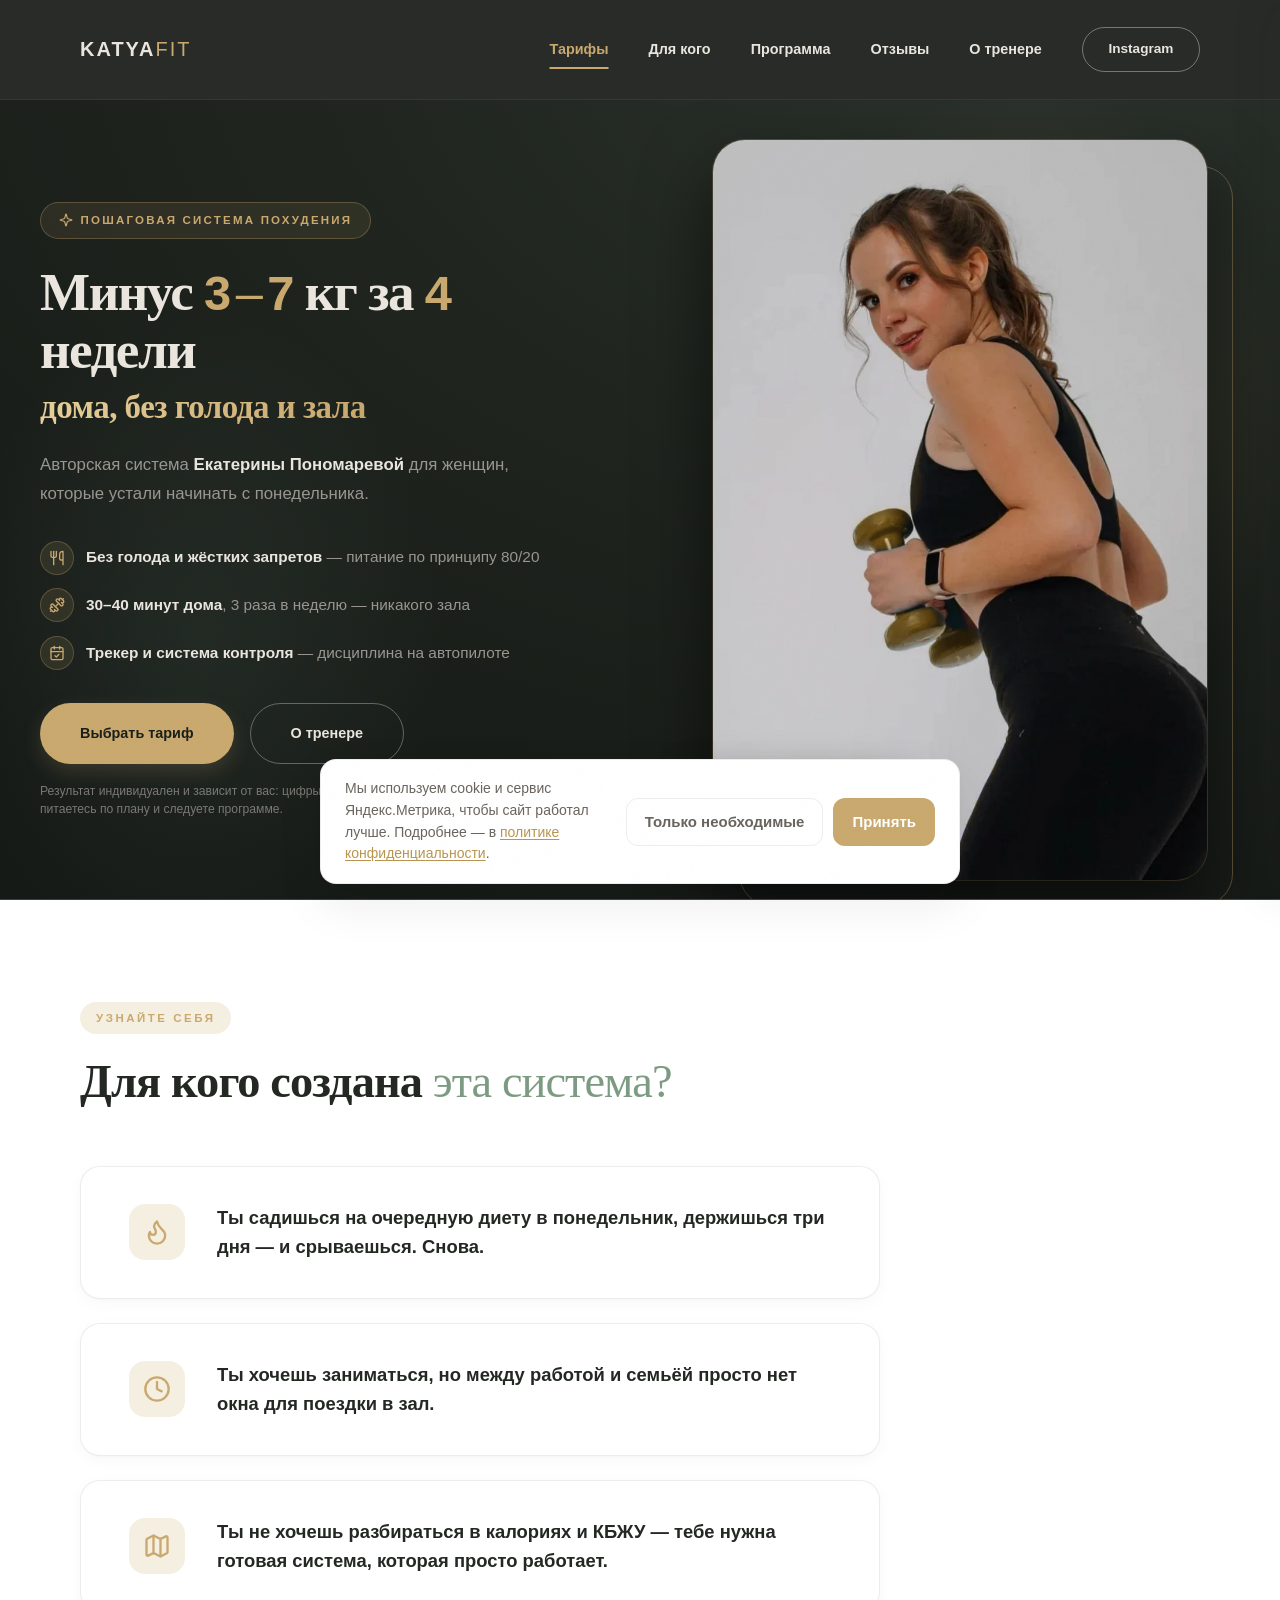
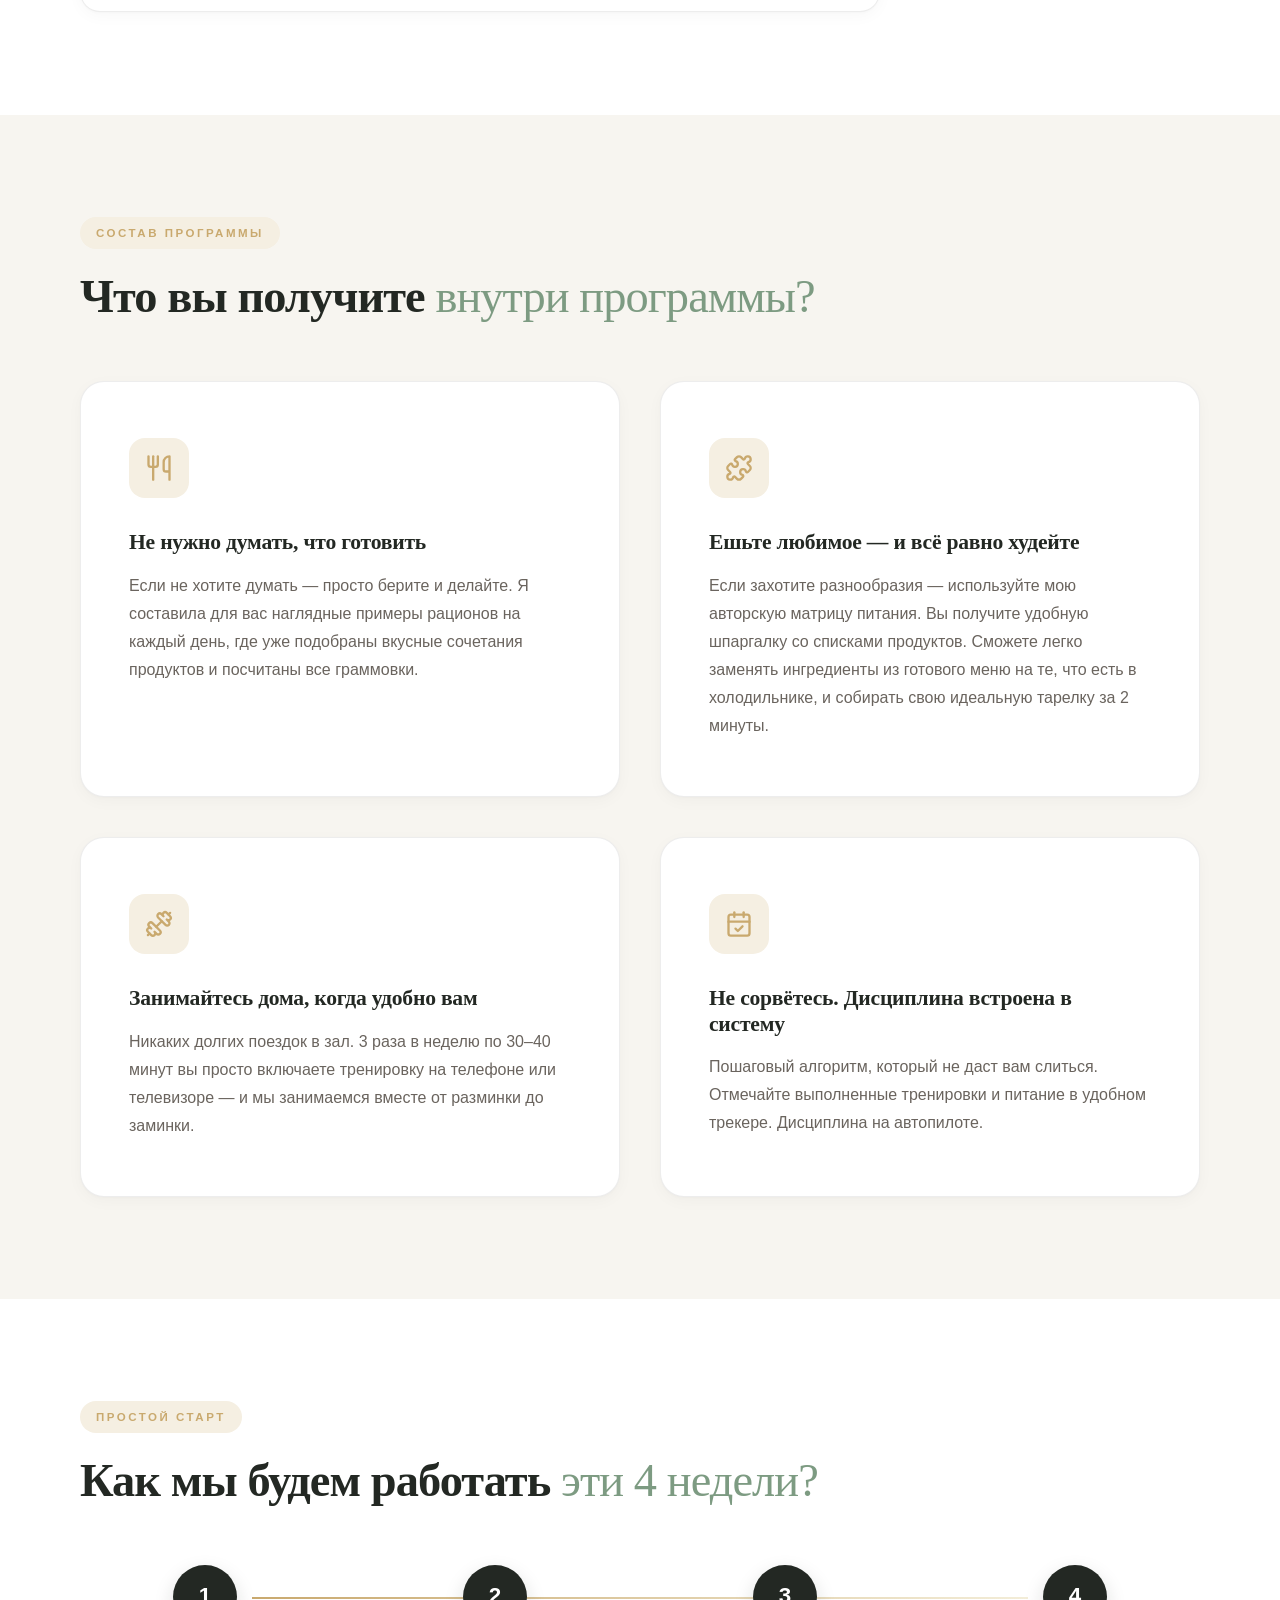
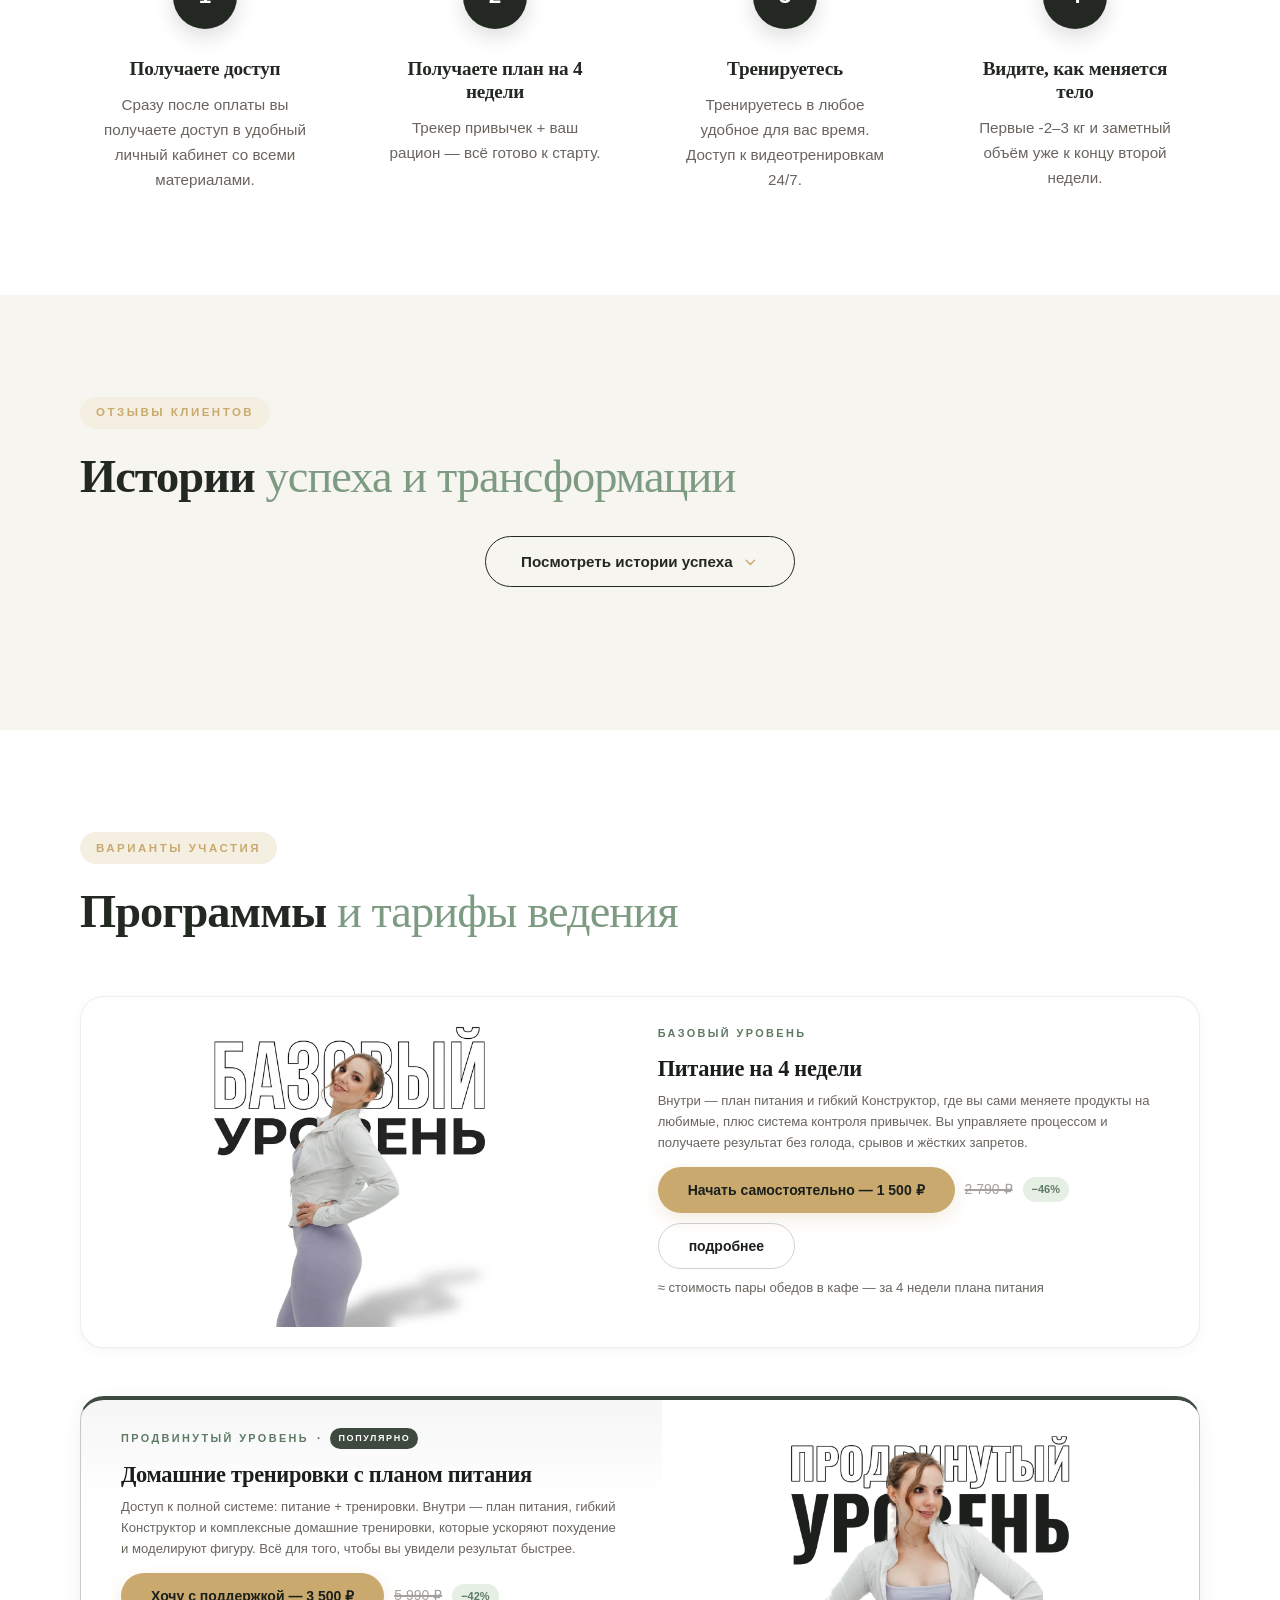
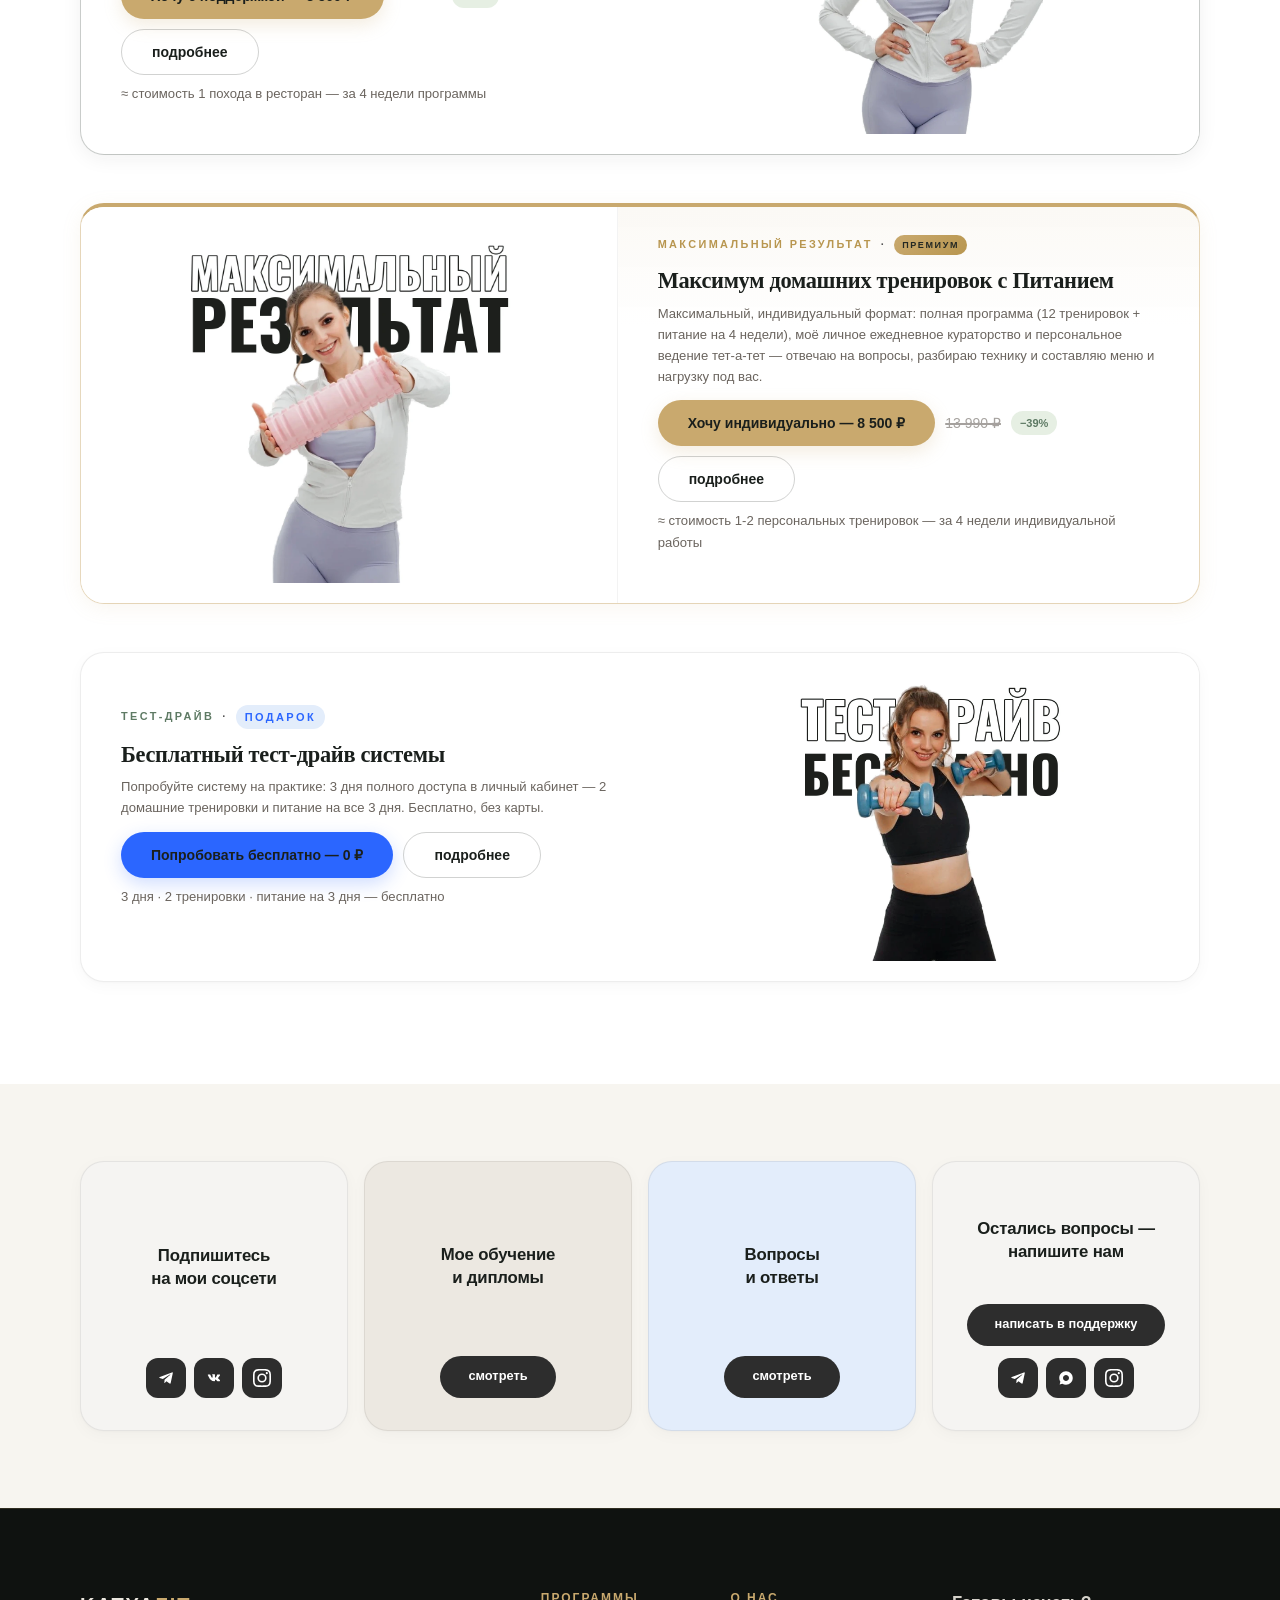
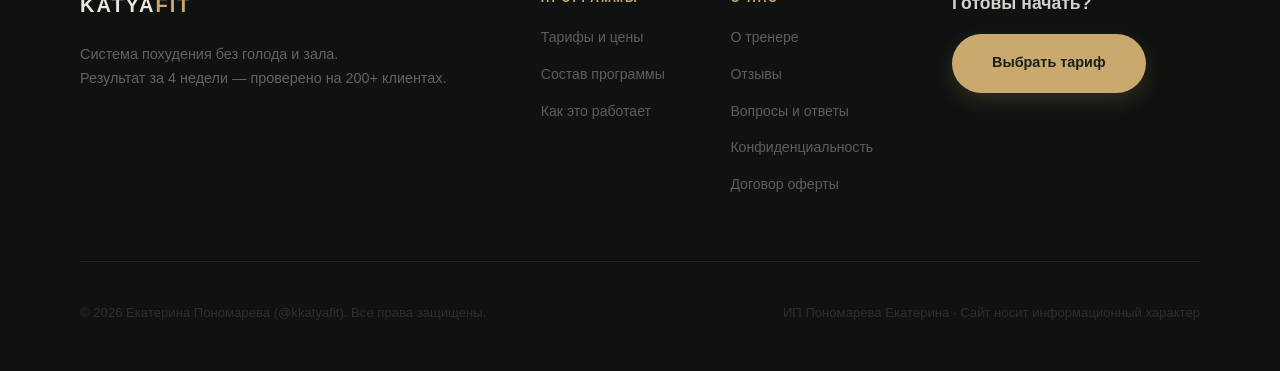
==== index.html @ 7576795b "Deploy landing from 12607d7" ====
<!DOCTYPE html>
<html lang="ru">
<head>
    <meta charset="UTF-8">
    <meta name="viewport" content="width=device-width, initial-scale=1.0, viewport-fit=cover">
    <!-- Анти-кликджекинг: X-Frame-Options пропал на GitHub Pages -> фрейм-бастер (frame-ancestors в <meta> игнорируется). -->
    <script src="js/frame-buster.js?v=4.0.24"></script>
    <title>Екатерина | Фитнес-тренер &amp; Нутрициолог (@kkatyafit)</title>
    <meta name="description" content="Пошаговая система похудения от Екатерины Пономаревой (@kkatyafit). 12 домашних тренировок, конструктор рациона и трекер привычек. Результат за 4 недели.">
    <meta name="robots" content="index, follow">
    <link rel="canonical" href="https://katyafit.ru/">
 
    <!-- Open Graph -->
    <meta property="og:type" content="website">
    <meta property="og:locale" content="ru_RU">
    <meta property="og:site_name" content="KatyaFit">
    <meta property="og:title" content="Екатерина | Фитнес-тренер &amp; Нутрициолог (@kkatyafit)">
    <meta property="og:description" content="Пошаговая система похудения. 12 домашних тренировок, конструктор рациона и трекер привычек. Результат за 4 недели.">
    <meta property="og:image" content="https://katyafit.ru/katya_hero_profile.webp">
    <meta property="og:url" content="https://katyafit.ru/">
    <meta name="twitter:card" content="summary_large_image">
    <meta name="twitter:image" content="https://katyafit.ru/katya_hero_profile.webp">

    <!-- Favicon -->
    <link rel="icon" href="favicon.svg?v=4.0.24" type="image/svg+xml">
    <link rel="icon" href="favicon.png?v=4.0.24" type="image/png">
    <link rel="apple-touch-icon" href="apple-touch-icon.png?v=4.0.24">

    <!-- Theme color for mobile browsers -->
    <meta name="theme-color" content="#1a1f1c">

    <!-- Preload главного изображения (улучшает LCP) -->
    <link rel="preload" as="image" href="katya_hero_dark.webp">

    <!-- Preconnect for fonts (#23: moved from @import in CSS to <link> in HTML) -->
    <link rel="preconnect" href="https://fonts.googleapis.com">
    <link rel="preconnect" href="https://fonts.gstatic.com" crossorigin>
    <link href="https://fonts.googleapis.com/css2?family=Cormorant+Garamond:wght@400;500;600;700&family=Inter:wght@300;400;500;600;700&family=Montserrat:wght@500;600;700&family=Plus+Jakarta+Sans:wght@500;600;700;800&display=swap" rel="stylesheet">

    <link rel="stylesheet" href="css/base.css?v=4.0.24">
    <link rel="stylesheet" href="css/home.css?v=4.0.24">
    <link rel="stylesheet" href="css/sections.css?v=4.0.24">
    <link rel="stylesheet" href="css/forms.css?v=4.0.24">
    <link rel="stylesheet" href="css/footer.css?v=4.0.24">
    <link rel="stylesheet" href="css/widgets.css?v=4.0.24">
    <link rel="stylesheet" href="css/trainer.css?v=4.0.24">
    <link rel="stylesheet" href="css/trainer-experience.css?v=4.0.24">

    <!-- Content-Security-Policy (#9) -->
    <meta http-equiv="Content-Security-Policy" content="default-src 'self'; script-src 'self' https://mc.yandex.ru; style-src 'self' https://fonts.googleapis.com 'unsafe-inline'; font-src https://fonts.gstatic.com; img-src 'self' data: https://mc.yandex.ru; connect-src 'self' https://api.telegram.org https://mc.yandex.ru https://*.ingest.de.sentry.io; frame-ancestors 'none';">

    <!-- Sentry: автосбор JS-ошибок -> Telegram (проект landing, org katyafitru; тот же воркфлоу, что у кабинета) -->
    <script src="js/vendor/sentry.js?v=4.0.24"></script>
    <script src="js/sentry-init.js?v=4.0.24"></script>
    <meta http-equiv="X-Content-Type-Options" content="nosniff">
    <meta http-equiv="Referrer-Policy" content="strict-origin-when-cross-origin">

    <!-- Structured Data (JSON-LD): не исполняется как скрипт, CSP не блокирует -->
    <script type="application/ld+json">
    {
        "@context": "https://schema.org",
        "@graph": [
            {
                "@type": "WebSite",
                "@id": "https://katyafit.ru/#website",
                "url": "https://katyafit.ru/",
                "name": "KatyaFit",
                "inLanguage": "ru-RU"
            },
            {
                "@type": "Person",
                "@id": "https://katyafit.ru/#person",
                "name": "Екатерина Пономарева",
                "jobTitle": "Фитнес-тренер, нутрициолог",
                "image": "https://katyafit.ru/katya_hero_profile.webp",
                "url": "https://katyafit.ru/trainer.html",
                "sameAs": [
                    "https://t.me/kkatyafit",
                    "https://www.instagram.com/kkatyafit",
                    "https://vk.ru/id201181278"
                ]
            }
        ]
    }
    </script>
</head>
<body class="theme-dark header-dark">

    <noscript>
        <div style="text-align:center; padding:2rem; background:#f9f7f4; color:#2a2c2b; font-family:sans-serif;">
            Для корректной работы сайта необходимо включить JavaScript в настройках браузера.
        </div>
    </noscript>

    <!-- SVG Sprite — скрытые символы иконок (1 копия вместо 35) -->
    <svg style="display:none" aria-hidden="true" focusable="false">
        <symbol id="icon-star" viewBox="0 0 24 24" stroke="currentColor" stroke-width="2" stroke-linecap="round" stroke-linejoin="round">
            <path d="M11.525 2.295a.53.53 0 0 1 .95 0l2.31 4.679a2.123 2.123 0 0 0 1.595 1.16l5.166.756a.53.53 0 0 1 .294.904l-3.736 3.638a2.123 2.123 0 0 0-.611 1.878l.882 5.14a.53.53 0 0 1-.771.56l-4.618-2.428a2.122 2.122 0 0 0-1.973 0L6.396 21.01a.53.53 0 0 1-.77-.56l.881-5.139a2.122 2.122 0 0 0-.611-1.879L2.16 9.795a.53.53 0 0 1 .294-.906l5.165-.755a2.122 2.122 0 0 0 1.597-1.16z"/>
        </symbol>
    </svg>

    <!-- Main Content -->
    <main>

        <!-- Hero Section -->
        <section class="hero hero--dark" id="hero">
            <div class="hero-editorial">

                <!-- Левая часть: текст -->
                <div class="hero-content">
                    <div class="hero-content-inner">
                        <span class="hero-eyebrow" id="heroBadge"><svg xmlns="http://www.w3.org/2000/svg" viewBox="0 0 24 24" fill="none" stroke="currentColor" stroke-width="2" stroke-linecap="round" stroke-linejoin="round" class="lucide lucide-sparkles icon-inline" style="width: 14px; height: 14px;"><path d="M9.937 15.5A2 2 0 0 0 8.5 14.063l-6.135-1.582a.5.5 0 0 1 0-.962L8.5 9.936A2 2 0 0 0 9.937 8.5l1.582-6.135a.5.5 0 0 1 .963 0L14.063 8.5A2 2 0 0 0 15.5 9.937l6.135 1.581a.5.5 0 0 1 0 .964L15.5 14.063a2 2 0 0 0-1.437 1.437l-1.582 6.135a.5.5 0 0 1-.963 0z"/></svg> Пошаговая система похудения</span>
                        <h1 class="hero-title" id="heroTitle">Минус <span class="hero-num">3</span><span class="hero-num hero-dash">–</span><span class="hero-num">7</span> кг за <span class="hero-num">4</span> недели<span class="hero-title-accent">дома, без голода и зала</span></h1>
                        <p class="hero-subtitle">Авторская система <strong>Екатерины Пономаревой</strong> для&nbsp;женщин, которые устали начинать с&nbsp;понедельника.</p>
                        <ul class="hero-features" id="heroSub">
                            <li><span class="hero-feat-ic"><svg xmlns="http://www.w3.org/2000/svg" viewBox="0 0 24 24" fill="none" stroke="currentColor" stroke-width="2" stroke-linecap="round" stroke-linejoin="round" style="width:16px;height:16px;"><path d="M3 2v7c0 1.1.9 2 2 2h4a2 2 0 0 0 2-2V2" />
  <path d="M7 2v20" />
  <path d="M21 15V2a5 5 0 0 0-5 5v6c0 1.1.9 2 2 2h3Zm0 0v7" /></svg></span><span><strong>Без голода и жёстких запретов</strong> — питание по принципу 80/20</span></li>
                            <li><span class="hero-feat-ic"><svg xmlns="http://www.w3.org/2000/svg" viewBox="0 0 24 24" fill="none" stroke="currentColor" stroke-width="2" stroke-linecap="round" stroke-linejoin="round" style="width:16px;height:16px;"><path d="M17.596 12.768a2 2 0 1 0 2.829-2.829l-1.768-1.767a2 2 0 0 0 2.828-2.829l-2.828-2.828a2 2 0 0 0-2.829 2.828l-1.767-1.768a2 2 0 1 0-2.829 2.829z" />
  <path d="m2.5 21.5 1.4-1.4" />
  <path d="m20.1 3.9 1.4-1.4" />
  <path d="M5.343 21.485a2 2 0 1 0 2.829-2.828l1.767 1.768a2 2 0 1 0 2.829-2.829l-6.364-6.364a2 2 0 1 0-2.829 2.829l1.768 1.767a2 2 0 0 0-2.828 2.829z" />
  <path d="m9.6 14.4 4.8-4.8" /></svg></span><span><strong>30–40 минут дома</strong>, 3 раза в неделю — никакого зала</span></li>
                            <li><span class="hero-feat-ic"><svg xmlns="http://www.w3.org/2000/svg" viewBox="0 0 24 24" fill="none" stroke="currentColor" stroke-width="2" stroke-linecap="round" stroke-linejoin="round" style="width:16px;height:16px;"><path d="M8 2v4" />
  <path d="M16 2v4" />
  <rect width="18" height="18" x="3" y="4" rx="2" />
  <path d="M3 10h18" />
  <path d="m9 16 2 2 4-4" /></svg></span><span><strong>Трекер и система контроля</strong> — дисциплина на автопилоте</span></li>
                        </ul>
                        <div class="hero-btns">
                            <a href="#rates" class="btn btn-primary" id="heroCta">Выбрать тариф</a>
                            <a href="trainer.html" class="btn btn-secondary" id="heroTrainer">О тренере</a>
                        </div>
                        <p class="hero-disclaimer">Результат индивидуален и зависит от вас: цифры выше — при условии, что вы питаетесь по плану и следуете программе.</p>
                    </div>
                </div>

                <!-- Правая часть: крупное фото в рамке-карточке -->
                <div class="hero-photo-panel">
                    <div class="hero-photo-frame">
                        <span class="hero-photo-decor" aria-hidden="true"></span>
                        <img src="katya_hero_dark.webp" alt="Екатерина Пономарева | Фитнес-тренер &amp; Нутрициолог" class="hero-photo" loading="eager" fetchpriority="high" width="1023" height="1280" id="heroImg">
                        <div class="hero-photo-badge" aria-label="Средний результат участниц">
                            <span class="hero-badge-ic" aria-hidden="true"><svg xmlns="http://www.w3.org/2000/svg" viewBox="0 0 24 24" fill="none" stroke="currentColor" stroke-width="2.2" stroke-linecap="round" stroke-linejoin="round" style="width:18px;height:18px;"><path d="M16 7h6v6"/><path d="m22 7-8.5 8.5-5-5L2 17"/></svg></span>
                            <span class="hero-badge-text"><strong>−5 кг</strong>средний результат за месяц</span>
                        </div>
                    </div>
                </div>

            </div>
        </section>

        <!-- For Whom Section -->
        <section class="section section-light" id="for-whom">
            <div class="container">
                <span class="section-badge">Узнайте себя</span>
                <h2 class="section-title" id="forWhomTitle">Для кого создана <span>эта система?</span></h2>
                <div class="target-list">
                    <div class="target-item" id="target-1">
                        <div class="target-icon"><svg xmlns="http://www.w3.org/2000/svg" viewBox="0 0 24 24" fill="none" stroke="currentColor" stroke-width="2" stroke-linecap="round" stroke-linejoin="round" class="lucide lucide-flame" style="width: 28px; height: 28px;"><path d="M12 3q1 4 4 6.5t3 5.5a1 1 0 0 1-14 0 5 5 0 0 1 1-3 1 1 0 0 0 5 0c0-2-1.5-3-1.5-5q0-2 2.5-4" /></svg></div>
                        <p>Ты садишься на очередную диету в понедельник, держишься три дня — и срываешься. Снова.</p>
                    </div>
                    <div class="target-item" id="target-2">
                        <div class="target-icon"><svg xmlns="http://www.w3.org/2000/svg" viewBox="0 0 24 24" fill="none" stroke="currentColor" stroke-width="2" stroke-linecap="round" stroke-linejoin="round" class="lucide lucide-clock" style="width: 28px; height: 28px;"><circle cx="12" cy="12" r="10" />
  <path d="M12 6v6l4 2" /></svg></div>
                        <p>Ты хочешь заниматься, но между работой и семьёй просто нет окна для поездки в зал.</p>
                    </div>
                    <div class="target-item" id="target-3">
                        <div class="target-icon"><svg xmlns="http://www.w3.org/2000/svg" viewBox="0 0 24 24" fill="none" stroke="currentColor" stroke-width="2" stroke-linecap="round" stroke-linejoin="round" class="lucide lucide-map" style="width: 28px; height: 28px;"><path d="M14.106 5.553a2 2 0 0 0 1.788 0l3.659-1.83A1 1 0 0 1 21 4.619v12.764a1 1 0 0 1-.553.894l-4.553 2.277a2 2 0 0 1-1.788 0l-4.212-2.106a2 2 0 0 0-1.788 0l-3.659 1.83A1 1 0 0 1 3 19.381V6.618a1 1 0 0 1 .553-.894l4.553-2.277a2 2 0 0 1 1.788 0z" />
  <path d="M15 5.764v15" />
  <path d="M9 3.236v15" /></svg></div>
                        <p>Ты не хочешь разбираться в калориях и КБЖУ — тебе нужна готовая система, которая просто работает.</p>
                    </div>
                </div>
            </div>
        </section>

        <!-- Program Content Section -->
        <section class="section" id="program-content">
            <div class="container">
                <span class="section-badge">Состав программы</span>
                <h2 class="section-title" id="programTitle">Что вы получите <span>внутри программы?</span></h2>
                <div class="benefits-grid">
                    <!-- Card 1 -->
                    <article class="benefit-card" id="benefit-1">
                        <div class="benefit-icon"><svg xmlns="http://www.w3.org/2000/svg" viewBox="0 0 24 24" fill="none" stroke="currentColor" stroke-width="2" stroke-linecap="round" stroke-linejoin="round" class="lucide lucide-utensils"><path d="M3 2v7c0 1.1.9 2 2 2h4a2 2 0 0 0 2-2V2" />
  <path d="M7 2v20" />
  <path d="M21 15V2a5 5 0 0 0-5 5v6c0 1.1.9 2 2 2h3Zm0 0v7" /></svg></div>
                        <h3>Не нужно думать, что готовить</h3>
                        <p>Если не хотите думать — просто берите и делайте. Я составила для вас наглядные примеры рационов на каждый день, где уже подобраны вкусные сочетания продуктов и посчитаны все граммовки.</p>
                    </article>
                    <!-- Card 2 -->
                    <article class="benefit-card" id="benefit-2">
                        <div class="benefit-icon"><svg xmlns="http://www.w3.org/2000/svg" viewBox="0 0 24 24" fill="none" stroke="currentColor" stroke-width="2" stroke-linecap="round" stroke-linejoin="round" class="lucide lucide-puzzle"><path d="M15.39 4.39a1 1 0 0 0 1.68-.474 2.5 2.5 0 1 1 3.014 3.015 1 1 0 0 0-.474 1.68l1.683 1.682a2.414 2.414 0 0 1 0 3.414L19.61 15.39a1 1 0 0 1-1.68-.474 2.5 2.5 0 1 0-3.014 3.015 1 1 0 0 1 .474 1.68l-1.683 1.682a2.414 2.414 0 0 1-3.414 0L8.61 19.61a1 1 0 0 0-1.68.474 2.5 2.5 0 1 1-3.014-3.015 1 1 0 0 0 .474-1.68l-1.683-1.682a2.414 2.414 0 0 1 0-3.414L4.39 8.61a1 1 0 0 1 1.68.474 2.5 2.5 0 1 0 3.014-3.015 1 1 0 0 1-.474-1.68l1.683-1.682a2.414 2.414 0 0 1 3.414 0z" /></svg></div>
                        <h3>Ешьте любимое — и всё равно худейте</h3>
                        <p>Если захотите разнообразия — используйте мою авторскую матрицу питания. Вы получите удобную шпаргалку со списками продуктов. Сможете легко заменять ингредиенты из готового меню на те, что есть в холодильнике, и собирать свою идеальную тарелку за 2 минуты.</p>
                    </article>
                    <!-- Card 3 -->
                    <article class="benefit-card" id="benefit-3">
                        <div class="benefit-icon"><svg xmlns="http://www.w3.org/2000/svg" viewBox="0 0 24 24" fill="none" stroke="currentColor" stroke-width="2" stroke-linecap="round" stroke-linejoin="round" class="lucide lucide-dumbbell"><path d="M17.596 12.768a2 2 0 1 0 2.829-2.829l-1.768-1.767a2 2 0 0 0 2.828-2.829l-2.828-2.828a2 2 0 0 0-2.829 2.828l-1.767-1.768a2 2 0 1 0-2.829 2.829z" />
  <path d="m2.5 21.5 1.4-1.4" />
  <path d="m20.1 3.9 1.4-1.4" />
  <path d="M5.343 21.485a2 2 0 1 0 2.829-2.828l1.767 1.768a2 2 0 1 0 2.829-2.829l-6.364-6.364a2 2 0 1 0-2.829 2.829l1.768 1.767a2 2 0 0 0-2.828 2.829z" />
  <path d="m9.6 14.4 4.8-4.8" /></svg></div>
                        <h3>Занимайтесь дома, когда удобно вам</h3>
                        <p>Никаких долгих поездок в зал. 3 раза в неделю по 30–40 минут вы просто включаете тренировку на телефоне или телевизоре — и мы занимаемся вместе от разминки до заминки.</p>
                    </article>
                    <!-- Card 4 -->
                    <article class="benefit-card" id="benefit-4">
                        <div class="benefit-icon"><svg xmlns="http://www.w3.org/2000/svg" viewBox="0 0 24 24" fill="none" stroke="currentColor" stroke-width="2" stroke-linecap="round" stroke-linejoin="round" class="lucide lucide-calendar-check"><path d="M8 2v4" />
  <path d="M16 2v4" />
  <rect width="18" height="18" x="3" y="4" rx="2" />
  <path d="M3 10h18" />
  <path d="m9 16 2 2 4-4" /></svg></div>
                        <h3>Не сорвётесь. Дисциплина встроена в систему</h3>
                        <p>Пошаговый алгоритм, который не даст вам слиться. Отмечайте выполненные тренировки и питание в удобном трекере. Дисциплина на автопилоте.</p>
                    </article>
                </div>
            </div>
        </section>

        <!-- How It Works Section -->
        <section class="section section-light" id="how-it-works">
            <div class="container">
                <span class="section-badge">Простой старт</span>
                <h2 class="section-title" id="howTitle">Как мы будем работать <span>эти 4 недели?</span></h2>
                <div class="steps-grid">
                    <div class="step-card" id="step-1">
                        <div class="step-num">1</div>
                        <h3>Получаете доступ</h3>
                        <p>Сразу после оплаты вы получаете доступ в удобный личный кабинет со всеми материалами.</p>
                    </div>
                    <div class="step-card" id="step-2">
                        <div class="step-num">2</div>
                        <h3>Получаете план на 4 недели</h3>
                        <p>Трекер привычек + ваш рацион — всё готово к старту.</p>
                    </div>
                    <div class="step-card" id="step-3">
                        <div class="step-num">3</div>
                        <h3>Тренируетесь</h3>
                        <p>Тренируетесь в любое удобное для вас время. Доступ к видеотренировкам 24/7.</p>
                    </div>
                    <div class="step-card" id="step-4">
                        <div class="step-num">4</div>
                        <h3>Видите, как меняется тело</h3>
                        <p>Первые -2–3 кг и заметный объём уже к концу второй недели.</p>
                    </div>
                </div>
            </div>
        </section>

        <!-- Reviews Section -->
        <section class="section" id="reviews">
            <div class="container">
                <span class="section-badge">Отзывы клиентов</span>
                <h2 class="section-title">Истории <span>успеха и трансформации</span></h2>
                <!-- Кнопка разворачивания отзывов -->
                <div class="reviews-toggle-wrapper">
                    <button class="btn btn-secondary btn-reviews-toggle" id="toggleReviewsBtn">
                        Посмотреть истории успеха
                        <svg xmlns="http://www.w3.org/2000/svg" viewBox="0 0 24 24" fill="none" stroke="currentColor" stroke-width="2" stroke-linecap="round" stroke-linejoin="round" class="lucide lucide-chevron-down icon-inline toggle-arrow"><polyline points="6 9 12 15 18 9"/></svg>
                    </button>
                </div>

                <!-- Сворачиваемая область отзывов -->
                <div class="reviews-collapse" id="reviewsCollapse">
                    <div class="reviews-slider-container">
                    <div class="reviews-track" id="reviewsTrack">
                        <!-- Review 1 -->
                        <div class="review-slide">
                            <div class="review-image-wrapper">
                                <img src="review_1.webp" alt="Результат Светланы: до и после программы" class="review-image" loading="eager" width="1024" height="1024">
                            </div>
                            <div>
                                <div class="review-rating" aria-label="Оценка: 5 звёзд">
                                    <svg class="lucide lucide-star" style="width: 16px; height: 16px; fill: currentColor;" aria-hidden="true"><use href="#icon-star"/></svg>
                                    <svg class="lucide lucide-star" style="width: 16px; height: 16px; fill: currentColor;" aria-hidden="true"><use href="#icon-star"/></svg>
                                    <svg class="lucide lucide-star" style="width: 16px; height: 16px; fill: currentColor;" aria-hidden="true"><use href="#icon-star"/></svg>
                                    <svg class="lucide lucide-star" style="width: 16px; height: 16px; fill: currentColor;" aria-hidden="true"><use href="#icon-star"/></svg>
                                    <svg class="lucide lucide-star" style="width: 16px; height: 16px; fill: currentColor;" aria-hidden="true"><use href="#icon-star"/></svg>
                                </div>
                                <p class="review-headline">«Постройнела на 10 кг — и кожа подтягивается»</p>
                                <p class="review-text">«Катя, благодаря тебе у меня полностью изменились привычки. Я питаюсь здоровой пищей, легко себя чувствую, постройнела на 10 кг и легко двигаюсь! Кожа подтягивается, изменился и посвежел цвет лица. Огромное спасибо!»</p>
                            </div>
                            <div class="review-author">
                                <div class="review-author-info">
                                    <h4>Светлана, 35 лет</h4>
                                    <span>Снижение веса (-10 кг), улучшение состояния кожи</span>
                                </div>
                            </div>
                        </div>

                        <!-- Review 2 -->
                        <div class="review-slide">
                            <div class="review-image-wrapper">
                                <img src="review_3.webp" alt="Результат Анны: до и после программы" class="review-image" loading="lazy" width="1024" height="1024">
                            </div>
                            <div>
                                <div class="review-rating" aria-label="Оценка: 5 звёзд">
                                    <svg class="lucide lucide-star" style="width: 16px; height: 16px; fill: currentColor;" aria-hidden="true"><use href="#icon-star"/></svg>
                                    <svg class="lucide lucide-star" style="width: 16px; height: 16px; fill: currentColor;" aria-hidden="true"><use href="#icon-star"/></svg>
                                    <svg class="lucide lucide-star" style="width: 16px; height: 16px; fill: currentColor;" aria-hidden="true"><use href="#icon-star"/></svg>
                                    <svg class="lucide lucide-star" style="width: 16px; height: 16px; fill: currentColor;" aria-hidden="true"><use href="#icon-star"/></svg>
                                    <svg class="lucide lucide-star" style="width: 16px; height: 16px; fill: currentColor;" aria-hidden="true"><use href="#icon-star"/></svg>
                                </div>
                                <p class="review-headline">«Без голодовок ушли отёки и проявился красивый рельеф»</p>
                                <p class="review-text">«Долго не могла убрать лишние объёмы на животе и бёдрах. С Катиным конструктором питания и тренировками лёд наконец тронулся! Без голодовок тело подтянулось, ушли отёки и проявился красивый рельеф. Результат на фото говорит сам за себя!»</p>
                            </div>
                            <div class="review-author">
                                <div class="review-author-info">
                                    <h4>Анна, 27 лет</h4>
                                    <span>Улучшение качества тела, плоский живот и рельеф</span>
                                </div>
                            </div>
                        </div>

                        <!-- Review 3 -->
                        <div class="review-slide">
                            <div class="review-image-wrapper">
                                <img src="review_2.webp" alt="Скриншот отзыва клиента" class="review-image review-image-chat" loading="lazy" width="1024" height="1024">
                            </div>
                            <div>
                                <div class="review-rating" aria-label="Оценка: 5 звёзд">
                                    <svg class="lucide lucide-star" style="width: 16px; height: 16px; fill: currentColor;" aria-hidden="true"><use href="#icon-star"/></svg>
                                    <svg class="lucide lucide-star" style="width: 16px; height: 16px; fill: currentColor;" aria-hidden="true"><use href="#icon-star"/></svg>
                                    <svg class="lucide lucide-star" style="width: 16px; height: 16px; fill: currentColor;" aria-hidden="true"><use href="#icon-star"/></svg>
                                    <svg class="lucide lucide-star" style="width: 16px; height: 16px; fill: currentColor;" aria-hidden="true"><use href="#icon-star"/></svg>
                                    <svg class="lucide lucide-star" style="width: 16px; height: 16px; fill: currentColor;" aria-hidden="true"><use href="#icon-star"/></svg>
                                </div>
                                <p class="review-headline">«Ушли проблемы со здоровьем, появилось ощущение легкости»</p>
                                <p class="review-text">«Хочу сказать слова благодарности Кате. Благодаря правильно подобранному рациону ушли проблемы со здоровьем, появилось ощущение легкости и бодрости. Чувствую себя на все 100%! Огромное спасибо за поддержку!»</p>
                            </div>
                            <div class="review-author">
                                <div class="review-author-info">
                                    <h4>Ирина, 44 года</h4>
                                    <span>Индивидуальное ведение, новые здоровые привычки</span>
                                </div>
                            </div>
                        </div>

                        <!-- Review 4 -->
                        <div class="review-slide">
                            <div class="review-image-wrapper">
                                <img src="review_4.webp" alt="Отзыв Натальи: скриншот из переписки" class="review-image review-image-chat" loading="lazy" width="707" height="707">
                            </div>
                            <div>
                                <div class="review-rating" aria-label="Оценка: 5 звёзд">
                                    <svg class="lucide lucide-star" style="width: 16px; height: 16px; fill: currentColor;" aria-hidden="true"><use href="#icon-star"/></svg>
                                    <svg class="lucide lucide-star" style="width: 16px; height: 16px; fill: currentColor;" aria-hidden="true"><use href="#icon-star"/></svg>
                                    <svg class="lucide lucide-star" style="width: 16px; height: 16px; fill: currentColor;" aria-hidden="true"><use href="#icon-star"/></svg>
                                    <svg class="lucide lucide-star" style="width: 16px; height: 16px; fill: currentColor;" aria-hidden="true"><use href="#icon-star"/></svg>
                                    <svg class="lucide lucide-star" style="width: 16px; height: 16px; fill: currentColor;" aria-hidden="true"><use href="#icon-star"/></svg>
                                </div>
                                <p class="review-headline">«Питание разнообразное, вкусное, сытное и радует результат!»</p>
                                <p class="review-text">«Всю неделю питалась по меню. Понравилось, что разнообразно, вкусно и сытно. С непривычки хотелось что-то пожевать, но понимала, что есть не хочу. Главное — радует результат! Набрав 76 кг, начала сама потихоньку снижать вес, а под чутким руководством Кати есть уверенность, что делаю всё правильно!»</p>
                            </div>
                            <div class="review-author">
                                <div class="review-author-info">
                                    <h4>Наталья, 38 лет</h4>
                                    <span>Снижение веса, избавление от вредных привычек</span>
                                </div>
                            </div>
                        </div>

                        <!-- Review 5 -->
                        <div class="review-slide">
                            <div class="review-image-wrapper">
                                <img src="review_5.webp" alt="Отзыв Татьяны: скриншот из переписки" class="review-image review-image-chat" loading="lazy" width="587" height="587">
                            </div>
                            <div>
                                <div class="review-rating" aria-label="Оценка: 5 звёзд">
                                    <svg class="lucide lucide-star" style="width: 16px; height: 16px; fill: currentColor;" aria-hidden="true"><use href="#icon-star"/></svg>
                                    <svg class="lucide lucide-star" style="width: 16px; height: 16px; fill: currentColor;" aria-hidden="true"><use href="#icon-star"/></svg>
                                    <svg class="lucide lucide-star" style="width: 16px; height: 16px; fill: currentColor;" aria-hidden="true"><use href="#icon-star"/></svg>
                                    <svg class="lucide lucide-star" style="width: 16px; height: 16px; fill: currentColor;" aria-hidden="true"><use href="#icon-star"/></svg>
                                    <svg class="lucide lucide-star" style="width: 16px; height: 16px; fill: currentColor;" aria-hidden="true"><use href="#icon-star"/></svg>
                                </div>
                                <p class="review-headline">«Свирепого голода не было ни разу, ушли объемы в талии»</p>
                                <p class="review-text">«Начала питание по плану около двух недель назад. Вес пошел вниз медленно, но без скачков: с отметки ~65 кг сегодня вес около 61,5 кг. Отражение в зеркале радует, особенно в талии. В теле чувствуется легкость, свирепого голода не было ни разу!»</p>
                            </div>
                            <div class="review-author">
                                <div class="review-author-info">
                                    <h4>Татьяна, 31 год</h4>
                                    <span>Результат за 2 недели (-3.5 кг), уменьшение объемов талии</span>
                                </div>
                            </div>
                        </div>

                        <!-- Review 6 -->
                        <div class="review-slide">
                            <div class="review-image-wrapper">
                                <img src="review_6.webp" alt="Отзыв Марины: скриншот из переписки" class="review-image review-image-chat" loading="lazy" width="1024" height="1024">
                            </div>
                            <div>
                                <div class="review-rating" aria-label="Оценка: 5 звёзд">
                                    <svg class="lucide lucide-star" style="width: 16px; height: 16px; fill: currentColor;" aria-hidden="true"><use href="#icon-star"/></svg>
                                    <svg class="lucide lucide-star" style="width: 16px; height: 16px; fill: currentColor;" aria-hidden="true"><use href="#icon-star"/></svg>
                                    <svg class="lucide lucide-star" style="width: 16px; height: 16px; fill: currentColor;" aria-hidden="true"><use href="#icon-star"/></svg>
                                    <svg class="lucide lucide-star" style="width: 16px; height: 16px; fill: currentColor;" aria-hidden="true"><use href="#icon-star"/></svg>
                                    <svg class="lucide lucide-star" style="width: 16px; height: 16px; fill: currentColor;" aria-hidden="true"><use href="#icon-star"/></svg>
                                </div>
                                <p class="review-headline">«Главное — не надо думать, что приготовить!»</p>
                                <p class="review-text">«Питание превзошло ожидания. Думала будет тяжело, оказалось просто и легко. Главное — не надо думать, что приготовить! Уровень энергии оставался стабильным в течение дня, хватало сил на тренировку. Никаких приступов переедания. Всё супер!»</p>
                            </div>
                            <div class="review-author">
                                <div class="review-author-info">
                                    <h4>Марина, 26 лет</h4>
                                    <span>Питание без чувства голода, стабильная энергия</span>
                                </div>
                            </div>
                        </div>

                        <!-- Review 7 -->
                        <div class="review-slide">
                            <div class="review-image-wrapper">
                                <img src="review_7.webp" alt="Отзыв Евгении: скриншот из переписки" class="review-image review-image-chat" loading="lazy" width="544" height="544">
                            </div>
                            <div>
                                <div class="review-rating" aria-label="Оценка: 5 звёзд">
                                    <svg class="lucide lucide-star" style="width: 16px; height: 16px; fill: currentColor;" aria-hidden="true"><use href="#icon-star"/></svg>
                                    <svg class="lucide lucide-star" style="width: 16px; height: 16px; fill: currentColor;" aria-hidden="true"><use href="#icon-star"/></svg>
                                    <svg class="lucide lucide-star" style="width: 16px; height: 16px; fill: currentColor;" aria-hidden="true"><use href="#icon-star"/></svg>
                                    <svg class="lucide lucide-star" style="width: 16px; height: 16px; fill: currentColor;" aria-hidden="true"><use href="#icon-star"/></svg>
                                    <svg class="lucide lucide-star" style="width: 16px; height: 16px; fill: currentColor;" aria-hidden="true"><use href="#icon-star"/></svg>
                                </div>
                                <p class="review-headline">«За 4 недели поняла принцип питания, ем без срывов и ограничений»</p>
                                <p class="review-text">«Катя, спасибо огромное! За эти 4 недели мне стал очень понятен принцип питания, чтобы не есть всё подряд. Было вкусно и разнообразно, без ограничений и резких скачков веса. На корпоративе ела умеренно, не набрасывалась на еду. Раньше бы всё с тарелки попробовала, а теперь нет такого!»</p>
                            </div>
                            <div class="review-author">
                                <div class="review-author-info">
                                    <h4>Евгения, 33 года</h4>
                                    <span>4 недели программы, контроль аппетита без срывов</span>
                                </div>
                            </div>
                        </div>
                    </div>

                    <div class="slider-controls">
                        <button class="slider-btn prev" aria-label="Предыдущий отзыв">
                            <svg xmlns="http://www.w3.org/2000/svg" viewBox="0 0 24 24" fill="none" stroke="currentColor" stroke-width="2" stroke-linecap="round" stroke-linejoin="round" class="lucide lucide-chevron-left"><path d="m15 18-6-6 6-6" /></svg>
                        </button>
                        <button class="slider-btn next" aria-label="Следующий отзыв">
                            <svg xmlns="http://www.w3.org/2000/svg" viewBox="0 0 24 24" fill="none" stroke="currentColor" stroke-width="2" stroke-linecap="round" stroke-linejoin="round" class="lucide lucide-chevron-right"><path d="m9 18 6-6-6-6" /></svg>
                        </button>
                    </div>
                    <div class="slider-dots" id="sliderDots" aria-label="Пагинация отзывов"></div>
                </div>
                </div>
            </div>
        </section>

        <!-- Pricing Rates Section -->
        <section class="section section-light" id="rates">
            <div class="container">
                <span class="section-badge">Варианты участия</span>
                <h2 class="section-title">Программы <span>и тарифы ведения</span></h2>

                <div class="programs-list">
                    
                    <!-- Карточка 1: БАЗОВЫЙ УРОВЕНЬ -->
                    <div class="card" id="card-1">
                        <div class="card-left">
                            <img src="katya_base.webp" alt="Екатерина Пономарева — курс База" class="card-base-img" width="1024" height="1024">
                        </div>
                        <div class="card-right">
                            <div class="card-label">Базовый уровень</div>
                            <h3 class="card-title">Питание на 4 недели</h3>
                            <p class="card-desc">
                                Внутри — план питания и гибкий Конструктор, где вы сами меняете
                                продукты на любимые, плюс система контроля привычек. Вы управляете
                                процессом и получаете результат без голода, срывов и жёстких запретов.
                            </p>
                            <div class="card-actions">
                                <a href="cart.html?plan=self" class="btn btn-primary">Начать самостоятельно — 1&nbsp;500&nbsp;₽</a>
                                <span class="old-price">2&nbsp;790&nbsp;₽</span>
                                <span class="discount-badge">−46%</span>
                                <button class="btn btn-secondary btn-toggle" data-target="features-1">подробнее</button>
                            </div>
                            <p class="price-context">≈ стоимость пары обедов в кафе — за 4 недели плана питания</p>
                            <div class="card-features" id="features-1">
                                <ul class="features-list">
                                    <li>4 недели (28 дней) доступа к закрытому личному кабинету.</li>
                                    <li>Гибкий Конструктор питания с точными порциями — ешьте то, что любите, и худейте.</li>
                                    <li>Готовые меню на каждый из 28 дней — не нужно думать, что приготовить.</li>
                                    <li>Рецепты с подсчитанными калориями и понятными граммовками.</li>
                                    <li>Трекер прогресса и привычек, чтобы не сойти с дистанции.</li>
                                    <li>Тренировки в тариф не входят — их можно добавить в кабинете отдельно.</li>
                                </ul>
                            </div>
                        </div>
                    </div>

                    <!-- Карточка 2: КУРАТОР (ПОПУЛЯРНО) -->
                    <div class="card card--popular card--reverse" id="card-2">
                        <div class="card-left">
                            <img src="katya_advanced_v3.webp" alt="Екатерина Пономарева — курс Кураторство" class="card-base-img" width="1024" height="1024" loading="lazy">
                        </div>
                        <div class="card-right">
                            <div class="card-label">
                                Продвинутый уровень
                                <span class="label-separator">·</span>
                                <span class="badge-popular">Популярно</span>
                            </div>
                            <h3 class="card-title">Домашние тренировки с планом питания</h3>
                            <p class="card-desc">
                                Доступ к полной системе: питание + тренировки. Внутри — план питания,
                                гибкий Конструктор и комплексные домашние тренировки, которые ускоряют
                                похудение и моделируют фигуру. Всё для того, чтобы вы увидели результат
                                быстрее.
                            </p>
                            <div class="card-actions">
                                <a href="cart.html?plan=curator" class="btn btn-primary">Хочу с поддержкой — 3&nbsp;500&nbsp;₽</a>
                                <span class="old-price">5&nbsp;990&nbsp;₽</span>
                                <span class="discount-badge">−42%</span>
                                <button class="btn btn-secondary btn-toggle" data-target="features-2">подробнее</button>
                            </div>
                            <p class="price-context">≈ стоимость 1 похода в ресторан — за 4 недели программы</p>
                            <div class="card-features" id="features-2">
                                <ul class="features-list">
                                    <li>Полный доступ в кабинет на 4 недели: 12 домашних тренировок + питание.</li>
                                    <li>Гибкий Конструктор питания и готовые меню на каждый из 28 дней.</li>
                                    <li>Рецепты с подсчитанными калориями и понятными граммовками.</li>
                                    <li>Трекер прогресса и привычек, чтобы держать ритм.</li>
                                </ul>
                            </div>
                        </div>
                    </div>

                    <!-- Карточка 3: МАКСИМУМ -->
                    <div class="card card--premium" id="card-3">
                        <div class="card-left">
                            <img src="katya_max_v3.webp" alt="Екатерина Пономарева — курс Максимум" class="card-base-img" width="1024" height="1024" loading="lazy">
                        </div>
                        <div class="card-right">
                            <div class="card-label">
                                Максимальный результат
                                <span class="label-separator">·</span>
                                <span class="badge-premium">Премиум</span>
                            </div>
                            <h3 class="card-title">Максимум домашних тренировок с Питанием</h3>
                            <p class="card-desc">
                                Максимальный, индивидуальный формат: полная программа (12 тренировок +
                                питание на 4 недели), моё личное ежедневное кураторство и персональное
                                ведение тет-а-тет — отвечаю на вопросы, разбираю технику и составляю
                                меню и нагрузку под вас.
                            </p>
                            <div class="card-actions">
                                <a href="cart.html?plan=vip" class="btn btn-primary">Хочу индивидуально — 8&nbsp;500&nbsp;₽</a>
                                <span class="old-price">13&nbsp;990&nbsp;₽</span>
                                <span class="discount-badge">−39%</span>
                                <button class="btn btn-secondary btn-toggle" data-target="features-3">подробнее</button>
                            </div>
                            <p class="price-context">≈ стоимость 1-2 персональных тренировок — за 4 недели индивидуальной работы</p>
                            <div class="card-features" id="features-3">
                                <ul class="features-list">
                                    <li>Полная программа: 12 домашних тренировок + питание на 4 недели в кабинете.</li>
                                    <li>Моё личное ежедневное кураторство — отвечаю на любые вопросы по тренировкам и питанию.</li>
                                    <li>Личный закрытый чат со мной в Telegram / Max (общение тет-а-тет).</li>
                                    <li>Индивидуальный разбор техники упражнений по вашим видео.</li>
                                    <li>Персонально составляю и адаптирую меню и программу под ваши цели, вкусы и образ жизни.</li>
                                    <li>Еженедельные разборы прогресса для корректировки плана.</li>
                                </ul>
                            </div>
                        </div>
                    </div>

                    <!-- Карточка 4: ТЕСТ-ДРАЙВ (БЕСПЛАТНО) -->
                    <div class="card card--reverse" id="card-4">
                        <div class="card-left">
                            <img src="katya_free_v3.webp" alt="Екатерина Пономарева — Бесплатный курс" class="card-base-img" width="1024" height="1024" loading="lazy">
                        </div>
                        <div class="card-right">
                            <div class="card-label">
                                Тест-драйв
                                <span class="label-separator">·</span>
                                <span class="discount-badge badge-gift">Подарок</span>
                            </div>
                            <h3 class="card-title">Бесплатный тест-драйв системы</h3>
                            <p class="card-desc">
                                Попробуйте систему на практике: 3 дня полного доступа в личный кабинет —
                                2 домашние тренировки и питание на все 3 дня. Бесплатно, без карты.
                            </p>
                            <div class="card-actions">
                                <a href="cart.html?plan=free" class="btn btn-primary btn-primary--free">Попробовать бесплатно — 0&nbsp;₽</a>
                                <button class="btn btn-secondary btn-toggle" data-target="features-4">подробнее</button>
                            </div>
                            <p class="price-context">3 дня · 2 тренировки · питание на 3 дня — бесплатно</p>
                            <div class="card-features" id="features-4">
                                <ul class="features-list">
                                    <li>3 дня полного доступа в личный кабинет (дни 1–3 программы).</li>
                                    <li>2 полноценные домашние видеотренировки в записи — для любого уровня подготовки.</li>
                                    <li>Питание на все 3 дня: готовое меню с граммовками и калориями.</li>
                                    <li>Знакомство с личным кабинетом и системой трекинга прогресса.</li>
                                </ul>
                            </div>
                        </div>
                    </div>

                </div>
            </div>
        </section>

        <!-- Widgets Section -->
        <section class="section widgets-section" id="widgets">
            <div class="container">
                <div class="widgets-grid">

                    <!-- КАРТОЧКА 1: СОЦСЕТИ -->
                    <div class="widget-card card--socials" id="widget-socials">
                        <h2 class="card-title">Подпишитесь<br>на мои соцсети</h2>
                        <div class="card-action">
                            <div class="icons-row">
                                <!-- Telegram -->
                                <a href="https://t.me/kkatyafit" target="_blank" rel="noopener noreferrer" class="btn-icon btn-icon--tg" title="Telegram">
                                    <svg viewBox="0 0 24 24">
                                        <path d="M9.78 18.65l.28-4.23 7.68-6.92c.34-.31-.07-.46-.52-.19L7.74 13.3 3.64 12c-.88-.25-.89-.86.2-1.3l15.97-6.16c.73-.33 1.43.18 1.15 1.3l-2.72 12.81c-.19.91-.74 1.13-1.5.71L12.6 16.3l-1.99 1.93c-.23.23-.42.42-.83.42z"/>
                                    </svg>
                                </a>
                                <!-- VK -->
                                <a href="https://vk.ru/id201181278" target="_blank" rel="noopener noreferrer" class="btn-icon btn-icon--vk" title="ВКонтакте">
                                    <svg viewBox="0 0 24 24">
                                        <path d="M12.785 16.241s.288-.032.436-.194c.136-.148.132-.427.132-.427s-.02-1.304.587-1.496c.596-.189 1.362 1.259 2.174 1.815.613.42 1.079.328 1.079.328l2.172-.03s1.136-.07.598-.964c-.044-.073-.314-.661-1.618-1.869-1.366-1.265-1.183-1.06.462-3.246.998-1.328 1.398-2.14 1.273-2.487-.119-.331-.856-.244-.856-.244l-2.454.015s-.182-.025-.317.056c-.133.079-.218.264-.218.264s-.392 1.044-.914 1.933c-1.103 1.876-1.544 1.976-1.724 1.86-.418-.272-.314-1.092-.314-1.674 0-1.82.276-2.58-.537-2.777-.27-.066-.468-.109-1.158-.116-.884-.009-1.632.003-2.055.21-.282.138-.499.446-.367.464.164.022.535.1.731.368.253.345.244 1.121.244 1.121s.145 2.142-.339 2.407c-.332.182-.787-.19-1.765-1.893-.501-.873-.879-1.838-.879-1.838s-.073-.179-.203-.274c-.158-.116-.378-.153-.378-.153l-2.334.015s-.35.01-.479.163c-.114.135-.009.416-.009.416s1.839 4.304 3.924 6.47c1.912 1.987 4.085 1.857 4.085 1.857h.984z"/>
                                    </svg>
                                </a>
                                <!-- Instagram -->
                                <a href="https://www.instagram.com/kkatyafit" target="_blank" rel="noopener noreferrer" class="btn-icon btn-icon--ig" title="Instagram">
                                    <svg viewBox="0 0 24 24">
                                        <path d="M12 2.163c3.204 0 3.584.012 4.85.07 3.252.148 4.771 1.691 4.919 4.919.058 1.265.069 1.645.069 4.849 0 3.205-.012 3.584-.069 4.849-.149 3.225-1.664 4.771-4.919 4.919-1.266.058-1.644.07-4.85.07-3.204 0-3.584-.012-4.849-.07-3.26-.149-4.771-1.699-4.919-4.92-.058-1.265-.07-1.644-.07-4.849 0-3.204.013-3.583.07-4.849.149-3.227 1.664-4.771 4.919-4.919 1.266-.057 1.645-.069 4.849-.069zM12 0C8.741 0 8.333.014 7.053.072 2.695.272.273 2.69.073 7.051.014 8.333 0 8.741 0 12c0 3.259.014 3.668.072 4.948.2 4.358 2.618 6.78 6.98 6.98 1.281.058 1.689.072 4.948.072 3.259 0 3.668-.014 4.948-.072 4.354-.2 6.782-2.618 6.979-6.98.059-1.28.073-1.689.073-4.948 0-3.259-.014-3.667-.072-4.947-.196-4.354-2.617-6.78-6.979-6.98C15.668.014 15.259 0 12 0zm0 5.838a6.162 6.162 0 1 0 0 12.324 6.162 6.162 0 0 0 0-12.324zM12 16a4 4 0 1 1 0-8 4 4 0 0 1 0 8zm6.406-11.845a1.44 1.44 0 1 0 0 2.881 1.44 1.44 0 0 0 0-2.881z"/>
                                    </svg>
                                </a>
                            </div>
                        </div>
                    </div>

                    <!-- КАРТОЧКА 2: ДИПЛОМЫ -->
                    <div class="widget-card card--diplomas" id="widget-diplomas">
                        <h2 class="card-title">Мое обучение<br>и дипломы</h2>
                        <div class="card-action">
                            <a href="trainer.html#trainer-diplomas" class="btn-dark">смотреть</a>
                        </div>
                    </div>

                    <!-- КАРТОЧКА 3: ВОПРОСЫ И ОТВЕТЫ -->
                    <div class="widget-card card--faq" id="widget-faq">
                        <h2 class="card-title">Вопросы<br>и ответы</h2>
                        <div class="card-action">
                            <a href="faq.html" class="btn-dark">смотреть</a>
                        </div>
                    </div>

                    <!-- КАРТОЧКА 4: ПОДДЕРЖКА -->
                    <div class="widget-card card--support" id="widget-support">
                        <h2 class="card-title">Остались вопросы —<br>напишите нам</h2>
                        <div class="card-action">
                            <button class="btn-dark" data-modal-open="modal-support">написать в поддержку</button>
                            <div class="icons-row">
                                <!-- Support TG -->
                                <a href="https://t.me/kkatyafit" target="_blank" rel="noopener noreferrer" class="btn-icon btn-icon--tg" title="Чат в Telegram">
                                    <svg viewBox="0 0 24 24">
                                        <path d="M9.78 18.65l.28-4.23 7.68-6.92c.34-.31-.07-.46-.52-.19L7.74 13.3 3.64 12c-.88-.25-.89-.86.2-1.3l15.97-6.16c.73-.33 1.43.18 1.15 1.3l-2.72 12.81c-.19.91-.74 1.13-1.5.71L12.6 16.3l-1.99 1.93c-.23.23-.42.42-.83.42z"/>
                                    </svg>
                                </a>
                                <!-- Support Max -->
                                <a href="https://max.ru/u/f9LHodD0cOL_nPAxwNr-JeUQYJxZEZRCx8kKf3l1foQo6MIj9U1iUxHugfk" target="_blank" rel="noopener noreferrer" class="btn-icon btn-icon--chat" title="Чат в Max">
                                    <svg viewBox="0 0 24 24">
                                        <path fill-rule="evenodd" clip-rule="evenodd" d="M12 3c-4.97 0-9 4.03-9 9 0 1.84.55 3.55 1.5 4.98L3.5 20.5l3.65-.91C8.52 20.48 10.2 21 12 21c4.97 0 9-4.03 9-9s-4.03-9-9-9zm0 13c-2.21 0-4-1.79-4-4s1.79-4 4-4 4 1.79 4 4-1.79 4-4 4z"/>
                                    </svg>
                                </a>
                                <!-- Support Instagram -->
                                <a href="https://www.instagram.com/kkatyafit" target="_blank" rel="noopener noreferrer" class="btn-icon btn-icon--ig" title="Написать в Instagram">
                                    <svg viewBox="0 0 24 24">
                                        <path d="M12 2.163c3.204 0 3.584.012 4.85.07 3.252.148 4.771 1.691 4.919 4.919.058 1.265.069 1.645.069 4.849 0 3.205-.012 3.584-.069 4.849-.149 3.225-1.664 4.771-4.919 4.919-1.266.058-1.644.07-4.85.07-3.204 0-3.584-.012-4.849-.07-3.26-.149-4.771-1.699-4.919-4.92-.058-1.265-.07-1.644-.07-4.849 0-3.204.013-3.583.07-4.849.149-3.227 1.664-4.771 4.919-4.919 1.266-.057 1.645-.069 4.849-.069zM12 0C8.741 0 8.333.014 7.053.072 2.695.272.273 2.69.073 7.051.014 8.333 0 8.741 0 12c0 3.259.014 3.668.072 4.948.2 4.358 2.618 6.78 6.98 6.98 1.281.058 1.689.072 4.948.072 3.259 0 3.668-.014 4.948-.072 4.354-.2 6.782-2.618 6.979-6.98.059-1.28.073-1.689.073-4.948 0-3.259-.014-3.667-.072-4.947-.196-4.354-2.617-6.78-6.979-6.98C15.668.014 15.259 0 12 0zm0 5.838a6.162 6.162 0 1 0 0 12.324 6.162 6.162 0 0 0 0-12.324zM12 16a4 4 0 1 1 0-8 4 4 0 0 1 0 8zm6.406-11.845a1.44 1.44 0 1 0 0 2.881 1.44 1.44 0 0 0 0-2.881z"/>
                                    </svg>
                                </a>
                            </div>
                        </div>
                    </div>

                </div>
            </div>
        </section>

    </main>

    <!-- MODAL SUPPORT CHAT -->
    <div class="modal-overlay" id="modal-support" role="dialog" aria-modal="true" aria-labelledby="support-modal-title" inert>
        <div class="modal-box">
            <button class="modal-close" aria-label="Закрыть">
                <svg width="12" height="12" viewBox="0 0 12 12" fill="none" stroke="currentColor" stroke-width="2">
                    <path d="M1 1l10 10M11 1L1 10"/>
                </svg>
            </button>
            
            <!-- Form State -->
            <div id="support-form-state">
                <h3 class="modal-ttl" id="support-modal-title">Написать в поддержку</h3>
                <p class="modal-desc">Выберите удобный мессенджер для ответа и задайте ваш вопрос. Наша команда ответит в течение 15 минут.</p>

                <form id="supportForm">
                    <div class="form-group">
                        <span class="form-label" id="channel-group-label">Способ связи для ответа</span>
                        <div class="contact-channels" role="radiogroup" aria-labelledby="channel-group-label">
                            <div class="channel-opt selected" data-channel="Telegram" role="radio" aria-checked="true" tabindex="0">
                                <svg viewBox="0 0 24 24" style="color: #0088cc;" aria-hidden="true"><path fill="currentColor" d="M9.78 18.65l.28-4.23 7.68-6.92c.34-.31-.07-.46-.52-.19L7.74 13.3 3.64 12c-.88-.25-.89-.86.2-1.3l15.97-6.16c.73-.33 1.43.18 1.15 1.3l-2.72 12.81c-.19.91-.74 1.13-1.5.71L12.6 16.3l-1.99 1.93c-.23.23-.42.42-.83.42z"/></svg>
                                <span>Telegram</span>
                            </div>
                            <div class="channel-opt" data-channel="Max" role="radio" aria-checked="false" tabindex="0">
                                <svg viewBox="0 0 24 24" style="color: #7a5cff;" aria-hidden="true"><path fill="currentColor" fill-rule="evenodd" clip-rule="evenodd" d="M12 3c-4.97 0-9 4.03-9 9 0 1.84.55 3.55 1.5 4.98L3.5 20.5l3.65-.91C8.52 20.48 10.2 21 12 21c4.97 0 9-4.03 9-9s-4.03-9-9-9zm0 13c-2.21 0-4-1.79-4-4s1.79-4 4-4 4 1.79 4 4-1.79 4-4 4z"/></svg>
                                <span>Max</span>
                            </div>
                            <div class="channel-opt" data-channel="Звонок" role="radio" aria-checked="false" tabindex="0">
                                <svg viewBox="0 0 24 24" style="color: #5e7a64;" aria-hidden="true"><path fill="currentColor" d="M6.62 10.79c1.44 2.83 3.76 5.14 6.59 6.59l2.2-2.2c.27-.27.67-.36 1.02-.24 1.12.37 2.33.57 3.57.57.55 0 1 .45 1 1V20c0 .55-.45 1-1 1-9.39 0-17-7.61-17-17 0-.55.45-1 1-1h3.5c.55 0 1 .45 1 1 0 1.25.2 2.45.57 3.57.11.35.03.74-.25 1.02l-2.2 2.2z"/></svg>
                                <span>Телефон</span>
                            </div>
                        </div>
                        <input type="hidden" id="selected-channel" name="channel" value="Telegram">
                    </div>

                    <div class="form-group">
                        <label class="form-label" for="support-name">Ваше Имя</label>
                        <input type="text" class="form-input" id="support-name" name="name" autocomplete="given-name" placeholder="Введите имя" required>
                    </div>

                    <div class="form-group">
                        <label class="form-label" for="support-contact">Телефон / Никнейм в TG</label>
                        <input type="text" class="form-input" id="support-contact" name="contact" autocomplete="tel" placeholder="+7 (999) 000-00-00 или @username" required>
                    </div>

                    <div class="form-group">
                        <label class="form-label" for="support-message">Ваш вопрос</label>
                        <textarea class="form-input" id="support-message" name="message" placeholder="Опишите ваши вопросы по тренировкам или оплате..." required></textarea>
                    </div>

                    <button type="submit" class="btn btn-primary btn-submit">отправить запрос</button>
                </form>
            </div>

            <!-- Success State -->
            <div id="support-success-state" class="success-panel">
                <div class="success-icon">✉️</div>
                <h4 class="success-title">Запрос отправлен!</h4>
                <p class="success-text">Спасибо за обращение. Наш куратор ответит вам в указанный канал связи (<strong id="result-channel-display">Telegram</strong>) в течение ближайшего времени.</p>
                <button class="btn btn-primary" style="margin-top: 24px; width: 100%;" data-modal-close="modal-support">отлично</button>
            </div>
        </div>
    </div>

    <script src="js/components.js" defer></script>
    <script src="js/main.js" defer></script>
</body>
</html>
---- css/base.css ----
/* ============================================================
   KatyaFit — 01 base: токены, reset, типографика, layout, кнопки, шапка/навигация
   Часть styles.css. Подключается на страницах в фиксированном порядке.
   ============================================================ */

/* ============================================================
   KatyaFit — Premium Stylesheet (Visual Redesign 2.0 — 2025/2026 Trends)
   ============================================================ */

/* CSS Variables & Premium Design Tokens */
:root {
    /* Color Palette — Light cream base (Redesign 3.0: Cream, Gold & Sage) */
    --bg-milk: #f7f5f0;             /* Warm cream (trainer palette) */
    --bg-pure: #ffffff;             /* Pure white */
    --text-main: #1a1f1c;           /* Deep ink with sage hint */
    --text-muted: #6a645e;          /* Warm gray */

    /* Sage Green Accents (ex-forest) */
    --accent-forest: #232823;       /* Deep sage (headings, footer) */
    --accent-forest-medium: #3e4a40;/* Medium sage */
    --accent-forest-light: #7d9b82; /* Soft sage */

    /* Warm Gold Accents (ex-coral) */
    --accent-coral: #c9a96e;        /* Warm gold */
    --accent-coral-hover: #b8964f;  /* Deeper gold for hover states */
    --accent-coral-light: #f5efe2;  /* Gentle gold-cream tint */

    /* Cream & Gold highlights */
    --accent-champagne: #f3edd8;    /* Champagne gold cream */
    --accent-champagne-dark: #ebdcb6;

    /* Borders & Outlines */
    --border-color: rgba(26, 31, 28, 0.08);
    --border-color-focus: rgba(201, 169, 110, 0.4);

    /* Premium Shadow Systems (layered, warm-tinted) */
    --shadow-soft: 0 4px 16px rgba(26, 31, 28, 0.03), 0 1px 3px rgba(26, 31, 28, 0.02);
    --shadow-premium: 0 8px 32px rgba(26, 31, 28, 0.05), 0 2px 8px rgba(26, 31, 28, 0.03);
    --shadow-hover: 0 20px 48px rgba(26, 31, 28, 0.08), 0 4px 12px rgba(26, 31, 28, 0.04);

    /* Trainer page dark theme tokens (Dark Sage & Warm Gold) */
    --bg-deep: #1a1f1c;
    --bg-surface: #232823;
    --bg-elevated: #2d332e;
    --bg-cream: #f7f5f0;
    --accent: #c9a96e;
    --accent-hover: #b8964f;
    --accent-soft: rgba(201, 169, 110, 0.10);
    --accent-glow: rgba(201, 169, 110, 0.18);
    --sage: #7d9b82;
    --sage-soft: rgba(125, 155, 130, 0.10);
    --light: #eae6de;
    --light-muted: #9a9690;
    --ink: #1a1f1c;
    --ink-muted: #6a645e;
    --border-dark: rgba(255, 255, 255, 0.07);
    --border-light: rgba(26, 31, 28, 0.08);
    --shadow-sm: 0 2px 8px rgba(0, 0, 0, 0.04);
    --shadow-md: 0 8px 32px rgba(0, 0, 0, 0.06);
    --shadow-lg: 0 20px 48px rgba(0, 0, 0, 0.10);
    --shadow-gold: 0 8px 24px rgba(201, 169, 110, 0.20);

    /* Motion */
    --ease-out: cubic-bezier(0.16, 1, 0.3, 1);
    --ease-spring: cubic-bezier(0.34, 1.3, 0.64, 1);

    /* Typography — Serif + Sans-serif pair */
    --font-serif: 'Cormorant Garamond', 'Georgia', 'Times New Roman', serif;
    --font-sans: 'Inter', -apple-system, BlinkMacSystemFont, "Segoe UI", Roboto, sans-serif;
    --font-title: var(--font-serif);
    --font-display: var(--font-serif);
    --font-ui: 'Plus Jakarta Sans', var(--font-sans);
    
    /* Transitions */
    --transition-smooth: all 0.5s cubic-bezier(0.16, 1, 0.3, 1);
    --transition-fast: all 0.2s ease;
    
    --container-max-width: 1200px;

    /* Backward Compatibility Aliases */
    --accent-olive-dark: var(--accent-forest);
    --accent-olive-medium: var(--accent-forest-medium);
    --accent-olive-light: var(--accent-forest-light);
    --accent-cream: var(--bg-milk);
    --accent-cream-dark: var(--accent-champagne-dark);
}

/* Reset & Base Styles */
*, *::before, *::after {
    margin: 0;
    padding: 0;
    box-sizing: border-box;
}

html {
    scroll-behavior: smooth;
    font-size: 16px;
}

body {
    background-color: var(--bg-milk);
    color: var(--text-main);
    font-family: var(--font-sans);
    line-height: 1.65;
    -webkit-font-smoothing: antialiased;
    overflow-x: hidden;
}

/* Subtle grain texture for organic, handcrafted feel */
body::after {
    content: '';
    position: fixed;
    inset: 0;
    pointer-events: none;
    z-index: 9999;
    opacity: 0.018;
    background-image: url("data:image/svg+xml,%3Csvg viewBox='0 0 256 256' xmlns='http://www.w3.org/2000/svg'%3E%3Cfilter id='n'%3E%3CfeTurbulence type='fractalNoise' baseFrequency='0.9' numOctaves='4' stitchTiles='stitch'/%3E%3C/filter%3E%3Crect width='100%25' height='100%25' filter='url(%23n)'/%3E%3C/svg%3E");
    background-repeat: repeat;
    mix-blend-mode: multiply;
}

/* Custom Selection Color */
::selection {
    background-color: var(--accent-coral-light);
    color: var(--accent-forest);
}

/* Typography */
h1, h2, h3, h4 {
    font-family: var(--font-title);
    font-weight: 600;
    line-height: 1.2;
    color: var(--accent-forest);
    letter-spacing: -0.01em;
}

/* Inline Icons alignment */
.icon-inline {
    display: inline-flex;
    align-items: center;
    justify-content: center;
    vertical-align: middle;
    width: 1.1em;
    height: 1.1em;
    margin-right: 0.35em;
    margin-top: -3px;
    color: var(--accent-coral);
}

p {
    font-weight: 400;
    color: var(--text-muted);
}

a {
    color: inherit;
    text-decoration: none;
    transition: var(--transition-smooth);
}

/* Layout */
.container {
    width: 100%;
    max-width: var(--container-max-width);
    margin: 0 auto;
    padding: 0 2.5rem;
}

.section {
    padding: clamp(4.5rem, 8vw, 10rem) 0;
    position: relative;
}

.section-light {
    background-color: var(--bg-pure);
}

/* Subpages main padding */
.main-subpage {
    padding-top: calc(130px + env(safe-area-inset-top, 0px));
    min-height: calc(100vh - 165px - 90px);
}

/* Typography Components */
.section-badge {
    display: inline-flex;
    align-items: center;
    font-family: var(--font-ui);
    font-size: 0.72rem;
    font-weight: 700;
    text-transform: uppercase;
    letter-spacing: 2.5px;
    color: var(--accent-coral);
    margin-bottom: 1.25rem;
    background: var(--accent-coral-light);
    padding: 0.4rem 1rem;
    border-radius: 50px;
}

.section-title {
    font-size: clamp(1.85rem, 3vw + 0.5rem, 3rem);
    font-weight: 600;
    margin-bottom: 3.5rem;
    letter-spacing: -0.02em;
    color: var(--accent-forest);
}

.section-title span {
    color: var(--accent-forest-light);
    font-weight: 400;
}

/* Buttons */
.btn {
    display: inline-flex;
    align-items: center;
    justify-content: center;
    gap: 0.75rem;
    padding: 1.1rem 2.5rem;
    font-family: var(--font-ui);
    font-size: 0.9rem;
    font-weight: 700;
    border-radius: 50px;
    cursor: pointer;
    transition: var(--transition-smooth);
    border: none;
    text-decoration: none;
}

.btn:disabled {
    opacity: 0.5;
    cursor: not-allowed;
    transform: none !important;
}

.btn-primary {
    background-color: var(--accent-coral);
    color: var(--text-main);
    box-shadow: 0 8px 20px rgba(201, 169, 110, 0.18);
}

.btn-primary:hover:not(:disabled) {
    background-color: var(--accent-coral-hover);
    transform: scale(1.03);
    box-shadow: 0 12px 28px rgba(201, 169, 110, 0.28);
}

.btn-secondary {
    background-color: transparent;
    color: var(--accent-forest);
    border: 1.5px solid var(--accent-forest);
}

.btn-secondary:hover:not(:disabled) {
    background-color: var(--accent-forest);
    color: var(--bg-pure);
    transform: scale(1.03);
}

/* Nav button */
.btn-nav {
    padding: 0.65rem 1.6rem;
    font-size: 0.85rem;
    border-radius: 50px;
    border-width: 1.5px;
}

/* Full-width submit button */
.btn-submit {
    width: 100%;
    margin-top: 1rem;
    padding: 1.2rem;
}

/* Header & Navigation (Floating Glass Effect) */
.header {
    position: fixed;
    top: 0;
    left: 0;
    width: 100%;
    /* Высота + запас под «остров»/чёлку: в webview ВК/Telegram шапка
       заливает безопасную зону сверху, не оставляя зазора (env=0 на десктопе) */
    height: calc(100px + env(safe-area-inset-top, 0px));
    padding-top: env(safe-area-inset-top, 0px);
    background-color: rgba(247, 245, 240, 0.75);
    /* Сильнее «замыливаем» зону под островом/чёлкой в webview ВК/Telegram,
       чтобы сквозь шапку не просвечивал контент (blur 32 + насыщенность) */
    backdrop-filter: blur(32px) saturate(1.1);
    -webkit-backdrop-filter: blur(32px) saturate(1.1);
    border-bottom: 1px solid var(--border-color);
    z-index: 100;
    display: flex;
    align-items: center;
    transition: var(--transition-smooth);
}

.header-scrolled {
    height: calc(80px + env(safe-area-inset-top, 0px));
    background-color: rgba(247, 245, 240, 0.92);
    box-shadow: 0 8px 32px rgba(26, 31, 28, 0.03);
}

.header .container {
    display: flex;
    align-items: center;
    justify-content: space-between;
}

.logo {
    font-size: 1.25rem;
    font-weight: 800;
    letter-spacing: 2px;
    text-transform: uppercase;
    color: var(--accent-forest);
    display: flex;
    align-items: center;
}

.logo span {
    font-weight: 300;
    color: var(--accent-coral);
}

.nav {
    display: flex;
    align-items: center;
    gap: 2.5rem;
}

.nav-link {
    font-size: 0.9rem;
    font-weight: 600;
    color: var(--accent-forest);
    position: relative;
    padding: 0.5rem 0;
}

.nav-link::after {
    content: '';
    position: absolute;
    bottom: 0;
    left: 50%;
    width: 0;
    height: 2px;
    background-color: var(--accent-coral);
    transition: var(--transition-smooth);
    transform: translateX(-50%);
}

.nav-link:hover::after,
.nav-link--active::after {
    width: 100%;
}

.nav-link--active {
    color: var(--accent-coral);
}

/* Mobile Menu Toggle */
.menu-toggle {
    display: none;
    background: none;
    border: none;
    cursor: pointer;
    padding: 0.5rem;
    z-index: 110;
}

.menu-toggle-icon {
    display: block;
    width: 24px;
    height: 2px;
    background-color: var(--accent-forest);
    position: relative;
    transition: var(--transition-smooth);
}

.menu-toggle-icon::before,
.menu-toggle-icon::after {
    content: '';
    position: absolute;
    width: 24px;
    height: 2px;
    background-color: var(--accent-forest);
    left: 0;
    transition: var(--transition-smooth);
}

.menu-toggle-icon::before { top: -7px; }
.menu-toggle-icon::after  { bottom: -7px; }

.menu-toggle.active .menu-toggle-icon {
    background-color: transparent;
}
.menu-toggle.active .menu-toggle-icon::before {
    transform: rotate(45deg);
    top: 0;
    background-color: var(--accent-forest);
}
.menu-toggle.active .menu-toggle-icon::after {
    transform: rotate(-45deg);
    bottom: 0;
    background-color: var(--accent-forest);
}

/* ============================================================
   Cookie-согласие (152-ФЗ). Яндекс.Метрика грузится после «Принять».
   Логика — js/components.js. Mobile-first: на узких экранах кнопки в столбик.
   ============================================================ */
.cookie-consent {
    position: fixed;
    left: 16px;
    right: 16px;
    bottom: 16px;
    bottom: calc(16px + env(safe-area-inset-bottom));
    z-index: 1200;
    max-width: 640px;
    margin: 0 auto;
    padding: 18px 20px;
    display: flex;
    flex-direction: column;
    gap: 14px;
    background: var(--bg-pure);
    border: 1px solid var(--border-color);
    border-radius: 16px;
    box-shadow: var(--shadow-hover);
    transform: translateY(160%);
    opacity: 0;
    visibility: hidden;
    transition: transform .45s var(--ease-out), opacity .45s var(--ease-out);
}
.cookie-consent.is-visible {
    transform: translateY(0);
    opacity: 1;
    visibility: visible;
}
.cookie-consent__text {
    margin: 0;
    font-family: var(--font-sans);
    font-size: 0.875rem;
    line-height: 1.55;
    color: var(--text-muted);
}
.cookie-consent__text a {
    color: var(--accent-coral-hover);
    text-decoration: underline;
    text-underline-offset: 2px;
}
.cookie-consent__actions {
    display: flex;
    gap: 10px;
}
.cookie-consent__btn {
    flex: 1 1 auto;
    min-height: 48px;
    padding: 12px 18px;
    border: 1px solid transparent;
    border-radius: 12px;
    font-family: var(--font-sans);
    font-size: 0.9375rem;
    font-weight: 600;
    cursor: pointer;
    transition: background-color .2s var(--ease-out),
                border-color .2s var(--ease-out),
                color .2s var(--ease-out);
}
.cookie-consent__btn--accept {
    background: var(--accent-coral);
    color: #fff;
}
.cookie-consent__btn--accept:hover {
    background: var(--accent-coral-hover);
}
.cookie-consent__btn--decline {
    background: transparent;
    color: var(--text-muted);
    border-color: var(--border-color);
}
.cookie-consent__btn--decline:hover {
    border-color: var(--accent-forest-light);
    color: var(--text-main);
}
@media (min-width: 560px) {
    .cookie-consent {
        flex-direction: row;
        align-items: center;
        gap: 20px;
        padding: 18px 24px;
    }
    .cookie-consent__text { flex: 1; }
    .cookie-consent__actions { flex: 0 0 auto; }
    .cookie-consent__btn { flex: 0 0 auto; }
}
---- css/home.css ----
/* ============================================================
   KatyaFit — 02 home: hero, программы/тарифы, CTA
   Часть styles.css. Подключается на страницах в фиксированном порядке.
   ============================================================ */

/* ============================================================
   HERO — Editorial Premium Layout
   Название продукта → крупное фото-карточка + плашка результата
   ============================================================ */
.hero {
    height: calc(100vh - 100px);
    min-height: 600px;
    max-height: 880px;
    display: flex;
    align-items: stretch;
    padding-top: 0;
    padding-bottom: 0;
    background: var(--bg-milk);
    position: relative;
    overflow: hidden;
    margin-top: calc(100px + env(safe-area-inset-top, 0px)); /* = высота header (+ безопасная зона в webview) */
}

/* Тёплая радиальная подсветка для глубины */
.hero::before {
    content: '';
    position: absolute;
    top: -20%;
    right: -10%;
    width: 60%;
    height: 120%;
    background: radial-gradient(closest-side, rgba(201, 169, 110, 0.10), transparent 70%);
    pointer-events: none;
    z-index: 0;
}

/* Full-width grid: текст | фото */
.hero-editorial {
    display: grid;
    grid-template-columns: 1.05fr 0.95fr;
    width: 100%;
    height: 100%;
    align-items: stretch;
    position: relative;
    z-index: 1;
}

/* Левая панель — фон и выравнивание по контейнеру */
.hero-content {
    display: flex;
    align-items: center;
    padding-top: 3rem;
    padding-bottom: 3rem;
    padding-right: 3.5rem;
    padding-left: max(2.5rem, calc((100vw - 1300px) / 2 + 2.5rem));
    position: relative;
    z-index: 2;
}

/* Изнутри ограничиваем ширину текстового блока */
.hero-content-inner {
    width: 100%;
    max-width: 560px;
    display: flex;
    flex-direction: column;
    align-items: flex-start;
}

/* Плашка-название продукта */
.hero-eyebrow {
    display: inline-flex;
    align-items: center;
    gap: 0.5rem;
    font-family: var(--font-ui);
    font-size: 0.72rem;
    font-weight: 700;
    text-transform: uppercase;
    letter-spacing: 2.2px;
    color: var(--accent-coral-hover);
    margin-bottom: 1.6rem;
    background: var(--accent-coral-light);
    padding: 0.5rem 1.1rem;
    border-radius: 50px;
    border: 1px solid rgba(201, 169, 110, 0.22);
}

.hero-eyebrow .icon-inline {
    margin: 0;
    color: var(--accent-coral);
}

.hero-title {
    font-size: clamp(2.5rem, 3.4vw + 0.6rem, 4.15rem);
    font-weight: 600;
    line-height: 1.08;
    margin-bottom: 1.5rem;
    letter-spacing: -1.5px;
    color: var(--accent-forest);
}

/* Вторая строка заголовка — золотой акцент-градиент */
.hero-title-accent {
    display: block;
    font-weight: 700;
    font-size: 0.62em;
    margin-top: 0.7rem;
    background: linear-gradient(100deg, var(--accent-coral-hover), var(--accent-coral) 60%, #d8bd8a);
    -webkit-background-clip: text;
    background-clip: text;
    -webkit-text-fill-color: transparent;
    letter-spacing: -0.5px;
}

.hero-title .hero-num {
    font-family: 'Montserrat', sans-serif;
    font-weight: 700;
    font-size: 0.92em;
    color: var(--accent-forest);
}

/* Тире в диапазоне «5–10» — отступы, чтобы не «вытекало» из цифр */
.hero-title .hero-dash {
    margin: 0 0.12em;
    font-weight: 500;
}

.hero-subtitle {
    font-size: 1.05rem;
    line-height: 1.75;
    color: var(--text-muted);
    margin-bottom: 2rem;
    max-width: 470px;
}

.hero-subtitle strong {
    color: var(--accent-forest-medium);
    font-weight: 600;
}

.hero-btns {
    display: flex;
    gap: 1rem;
    flex-wrap: wrap;
}

/* Мелкая сноска-условие под кнопками: результат не гарантирован, зависит от следования плану */
.hero-disclaimer {
    margin-top: 1.1rem;
    max-width: 470px;
    font-family: var(--font-ui);
    font-size: 0.76rem;
    line-height: 1.5;
    color: var(--text-muted);
    opacity: 0.75;
}

.hero--dark .hero-disclaimer {
    color: var(--light-muted);
}

/* Соц-доказательство под кнопками */
.hero-proof {
    display: flex;
    align-items: center;
    gap: 0.6rem;
    margin-top: 1.6rem;
    font-family: var(--font-ui);
    font-size: 0.9rem;
    color: var(--text-muted);
}

.hero-proof-stars {
    color: var(--accent-coral);
    letter-spacing: 1px;
    font-size: 0.95rem;
}

.hero-proof-text strong {
    color: var(--accent-forest-medium);
    font-weight: 700;
}

/* Hero features list */
.hero-features {
    list-style: none;
    padding: 0;
    margin: 0 0 2.1rem;
    display: flex;
    flex-direction: column;
    gap: 0.85rem;
}

.hero-features li {
    display: flex;
    align-items: center;
    gap: 0.75rem;
    font-size: 0.96rem;
    color: var(--text-muted);
    line-height: 1.45;
}

.hero-features li strong {
    color: var(--accent-forest-medium);
    font-weight: 600;
}

/* Иконка-кружок в буллете */
.hero-feat-ic {
    flex-shrink: 0;
    display: inline-flex;
    align-items: center;
    justify-content: center;
    width: 34px;
    height: 34px;
    border-radius: 50%;
    background: var(--accent-coral-light);
    color: var(--accent-coral-hover);
    border: 1px solid rgba(201, 169, 110, 0.20);
}

/* ===== Правая панель — крупное фото в рамке-карточке ===== */
.hero-photo-panel {
    display: flex;
    align-items: center;
    justify-content: center;
    padding: 2.5rem 3rem 2.5rem 1rem;
    position: relative;
}

.hero-photo-frame {
    position: relative;
    height: 100%;
    max-height: 740px;
    aspect-ratio: 853 / 1280;
    display: flex;
}

/* Декоративная золотая «подложка» со сдвигом — editorial-глубина */
.hero-photo-decor {
    position: absolute;
    inset: 0;
    transform: translate(26px, 26px);
    border-radius: 32px;
    background: linear-gradient(150deg, var(--accent-champagne), var(--accent-coral-light));
    border: 1px solid rgba(201, 169, 110, 0.25);
    z-index: 0;
}

.hero-photo {
    position: relative;
    z-index: 1;
    width: 100%;
    height: 100%;
    object-fit: cover;
    object-position: 50% 6%;
    border-radius: 32px;
    box-shadow: var(--shadow-hover);
    display: block;
    transition: transform 0.6s var(--ease-out);
}

.hero-photo-frame:hover .hero-photo {
    transform: translateY(-6px);
}

/* Плавающая плашка-результат поверх фото */
.hero-photo-badge {
    position: absolute;
    left: -22px;
    bottom: 34px;
    z-index: 2;
    display: flex;
    align-items: center;
    gap: 0.7rem;
    padding: 0.7rem 1.1rem 0.7rem 0.7rem;
    background: rgba(255, 255, 255, 0.82);
    backdrop-filter: blur(12px);
    -webkit-backdrop-filter: blur(12px);
    border: 1px solid rgba(255, 255, 255, 0.7);
    border-radius: 18px;
    box-shadow: 0 16px 40px rgba(26, 31, 28, 0.14);
}

.hero-badge-ic {
    display: inline-flex;
    align-items: center;
    justify-content: center;
    width: 40px;
    height: 40px;
    border-radius: 12px;
    background: linear-gradient(140deg, var(--accent-coral), var(--accent-coral-hover));
    color: #fff;
    flex-shrink: 0;
    box-shadow: 0 6px 14px rgba(201, 169, 110, 0.35);
}

.hero-badge-text {
    display: flex;
    flex-direction: column;
    font-family: var(--font-ui);
    font-size: 0.72rem;
    line-height: 1.25;
    color: var(--text-muted);
    max-width: 130px;
}

.hero-badge-text strong {
    font-family: var(--font-serif);
    font-size: 1.45rem;
    font-weight: 600;
    line-height: 1;
    color: var(--accent-forest);
    margin-bottom: 2px;
}

/* ============================================================
   HERO — Dark Premium variant (.hero--dark)
   Тёмный «ink + золото» как тариф «Максимум». Тема включается
   классом .hero--dark на секции и .theme-dark на <body> (шапка).
   ============================================================ */
.hero--dark {
    background:
        radial-gradient(120% 120% at 82% -10%, #2b322c 0%, #20251f 46%, #161a17 100%);
}

/* Золотое сияние сверху-справа (сильнее базового) */
.hero--dark::before {
    background: radial-gradient(closest-side, rgba(201, 169, 110, 0.18), transparent 70%);
}

/* Тёплый шалфейный отсвет снизу-слева для глубины */
.hero--dark::after {
    content: '';
    position: absolute;
    bottom: -28%;
    left: -12%;
    width: 55%;
    height: 120%;
    background: radial-gradient(closest-side, rgba(125, 155, 130, 0.10), transparent 70%);
    pointer-events: none;
    z-index: 0;
}

.hero--dark .hero-eyebrow {
    color: var(--accent);
    background: rgba(201, 169, 110, 0.10);
    border-color: rgba(201, 169, 110, 0.30);
}
.hero--dark .hero-eyebrow .icon-inline { color: var(--accent); }

.hero--dark .hero-title { color: var(--light); }
.hero--dark .hero-title-accent {
    background: linear-gradient(100deg, #e7cf9b, #c9a96e 55%, #b8964f);
    -webkit-background-clip: text;
    background-clip: text;
    -webkit-text-fill-color: transparent;
}
.hero--dark .hero-title .hero-num { color: var(--accent); }

.hero--dark .hero-subtitle { color: var(--light-muted); }
.hero--dark .hero-subtitle strong { color: var(--light); }

.hero--dark .hero-features li { color: var(--light-muted); }
.hero--dark .hero-features li strong { color: var(--light); }
.hero--dark .hero-feat-ic {
    background: rgba(201, 169, 110, 0.12);
    color: var(--accent);
    border-color: rgba(201, 169, 110, 0.28);
}

/* Контурная кнопка — светлая на тёмном */
.hero--dark .btn-secondary {
    color: var(--light);
    border-color: rgba(234, 230, 222, 0.35);
}
.hero--dark .btn-secondary:hover:not(:disabled) {
    background: var(--light);
    color: var(--bg-deep);
    border-color: var(--light);
}

.hero--dark .hero-proof { color: var(--light-muted); }
.hero--dark .hero-proof-stars { color: var(--accent); }
.hero--dark .hero-proof-text strong { color: var(--light); }

/* Кадрирование для профильного фото с разворотом (katya_hero_dark.webp) */
.hero--dark .hero-photo {
    object-position: 40% 8%;
}

/* Фото — люминесцентная карточка с золотым кантом и глубокой тенью */
.hero--dark .hero-photo {
    box-shadow:
        0 34px 70px rgba(0, 0, 0, 0.55),
        0 0 0 1px rgba(201, 169, 110, 0.28);
}
/* Декор-подложка превращается в тонкую золотую рамку-обводку */
.hero--dark .hero-photo-decor {
    background: none;
    border: 1.5px solid rgba(201, 169, 110, 0.38);
}
/* Плашка-результат — тёмное стекло */
.hero--dark .hero-photo-badge {
    background: rgba(26, 31, 28, 0.72);
    border-color: rgba(201, 169, 110, 0.28);
    box-shadow: 0 18px 44px rgba(0, 0, 0, 0.55);
}
.hero--dark .hero-badge-text { color: var(--light-muted); }
.hero--dark .hero-badge-text strong { color: var(--light); }

/* ===== Тёмная шапка — единый стиль для ВСЕХ страниц (body.header-dark) =====
   Источник истины для чёрной шапки. Раньше дублировалось в .theme-dark и
   .page-trainer; теперь одно определение, класс header-dark вешается на body
   каждой страницы. Footer/hero у index по-прежнему через .theme-dark ниже. */
.header-dark .header {
    background: rgba(22, 26, 23, 0.92);
    border-bottom-color: rgba(255, 255, 255, 0.06);
}
.header-dark .header-scrolled {
    background: rgba(22, 26, 23, 0.97);
    box-shadow: 0 8px 32px rgba(0, 0, 0, 0.25);
}
.header-dark .logo { color: var(--light); }
.header-dark .logo span { color: var(--accent); }
.header-dark .nav-link { color: var(--light); }
.header-dark .nav-link::after { background-color: var(--accent); }
.header-dark .nav-link--active { color: var(--accent); }
.header-dark .btn-nav.btn-secondary {
    color: var(--light);
    border-color: rgba(234, 230, 222, 0.4);
}
.header-dark .btn-nav.btn-secondary:hover {
    background: var(--accent);
    color: var(--bg-deep);
    border-color: var(--accent);
}
.header-dark .menu-toggle-icon,
.header-dark .menu-toggle-icon::before,
.header-dark .menu-toggle-icon::after {
    background-color: var(--light);
}

/* Мобильное меню — кремовый фон, поэтому ссылки тёмные (иначе .header-dark .nav-link белит их) */
.header-dark .mobile-nav .nav-link { color: var(--accent-forest); }
.header-dark .mobile-nav .nav-link--active { color: var(--accent-coral); }

/* ===== Тёмный футер (.theme-dark) ===== */
/* Ink-black, глубже стандартного --accent-forest */
.theme-dark .footer {
    background-color: #0f1210;
    border-top: 1px solid rgba(201, 169, 110, 0.18);
}

/* Логотип в футере */
.theme-dark .footer-logo { color: var(--light); }
.theme-dark .footer-logo span { color: var(--accent); }

/* Теглайн */
.theme-dark .footer-tagline { color: rgba(234, 230, 222, 0.55); }

/* Соцсети — иконки с золотым ховером */
.theme-dark .footer-social-btn {
    background: rgba(201, 169, 110, 0.08);
    border-color: rgba(201, 169, 110, 0.18);
    color: rgba(234, 230, 222, 0.6);
}
.theme-dark .footer-social-btn:hover {
    background: var(--accent);
    border-color: var(--accent);
    color: #0f1210;
}

/* Навигация */
.theme-dark .footer-nav-heading { color: var(--accent); }
.theme-dark .footer-nav a { color: rgba(234, 230, 222, 0.55); }
.theme-dark .footer-nav a:hover { color: var(--accent); opacity: 1; }

/* CTA блок */
.theme-dark .footer-cta-text { color: var(--light); }

/* Разделитель и копирайт */
.theme-dark .footer-top { border-bottom-color: rgba(201, 169, 110, 0.12); }
.theme-dark .footer-copy { color: rgba(234, 230, 222, 0.3); }

/* ===== Переход: тёмный герой → светлые секции ===== */
/* Тонкая золотая линия-разделитель — визуальная точка отсчёта */
.hero--dark {
    border-bottom: 1px solid rgba(201, 169, 110, 0.22);
}

/* Первая секция после тёмного героя: слегка приглушённый фон
   чтобы переход был мягче, не резал как два разных мира */
.theme-dark ~ main > .section:first-child,
.theme-dark main > .section:first-child {
    background: #faf9f6;
}

/* ===== PROGRAMS LIST CONTAINER ===== */
.programs-list {
    display: flex;
    flex-direction: column;
    gap: 48px;
    margin-top: 1rem;
}

.card {
    font-family: var(--font-ui);
    background: var(--bg-pure);
    border-radius: 24px;
    border: 1px solid var(--border-color);
    overflow: hidden;
    display: flex;
    flex-direction: row;
    min-height: 330px;
    width: 100%;
    transition: transform 0.4s cubic-bezier(0.16, 1, 0.3, 1), 
                box-shadow 0.4s cubic-bezier(0.16, 1, 0.3, 1), 
                border-color 0.4s cubic-bezier(0.16, 1, 0.3, 1);
    box-shadow: var(--shadow-soft);
}

.card:hover {
    transform: translateY(-4px);
    border-color: rgba(201, 169, 110, 0.2);
    box-shadow: 
        0 24px 48px rgba(26, 31, 28, 0.07),
        0 0 0 1px rgba(201, 169, 110, 0.06);
}

/* Популярная карточка (Кураторство) — нейтральный серо-тёмный акцент */
.card--popular {
    border-color: rgba(62, 74, 64, 0.28);
    border-top: 4px solid var(--accent-forest-medium);
    background: linear-gradient(180deg, rgba(62, 74, 64, 0.05) 0%, var(--bg-pure) 100px);
    box-shadow: 0 4px 20px rgba(26, 31, 28, 0.06);
}

.card--popular:hover {
    border-color: rgba(62, 74, 64, 0.42);
    box-shadow:
        0 28px 56px rgba(26, 31, 28, 0.09),
        0 0 0 1px rgba(62, 74, 64, 0.14);
}

/* Премиальная карточка (Максимум) — золотой акцент */
.card--premium {
    border-color: rgba(201, 169, 110, 0.45);
    border-top: 4px solid var(--accent-coral);
    background: linear-gradient(180deg, rgba(201, 169, 110, 0.07) 0%, var(--bg-pure) 120px);
    box-shadow: 0 4px 20px rgba(201, 169, 110, 0.10);
}

.card--premium:hover {
    border-color: var(--accent-coral);
    box-shadow:
        0 28px 56px rgba(26, 31, 28, 0.10),
        0 0 0 1px rgba(201, 169, 110, 0.18);
}

/* Премиум: золотой акцент названия и подписи тарифа */
.card--premium .card-label {
    color: var(--accent-coral-hover);
}

/* Перевернутая карточка (для десктопа) */
@media (min-width: 721px) {
    .card--reverse {
        flex-direction: row-reverse;
    }
}

/* Левая панель с изображением */
.card-left {
    flex: 0 0 48%;
    position: relative;
    overflow: hidden;
    background: #ffffff; /* Clean white background for all cards */
}

.card-left img {
    position: absolute;
    inset: 0;
    z-index: 2;
    width: 100%;
    height: 100%;
    object-fit: cover;
    object-position: center top;
    display: block;
}

/* Повышенная специфичность вместо !important */
.card-left .card-base-img {
    inset: 20px;
    width: calc(100% - 40px);
    height: calc(100% - 40px);
    object-fit: contain;
    object-position: center;
}

/* Filter to blow out light grey background to pure white (used for Card 2) */
.blend-bg {
    mix-blend-mode: multiply;
    filter: contrast(1.15) brightness(1.08);
}

/* Border tweaks for list features — только при открытом состоянии */
#card-2 .card-features.open,
#card-3 .card-features.open {
    border-top-color: rgba(26, 31, 28, 0.15);
}

/* Subtle transition divider for card 3 */
#card-3 .card-left {
    border-right: 1px solid rgba(26, 31, 28, 0.05);
}
@media (max-width: 720px) {
    #card-3 .card-left {
        border-right: none;
        border-bottom: 1px solid rgba(26, 31, 28, 0.05);
    }
}

/* Правая панель с текстом */
.card-right {
    flex: 1;
    display: flex;
    flex-direction: column;
    justify-content: center;
    padding: 1.75rem 2.5rem;
}

.card-label {
    font-family: var(--font-ui);
    font-size: 0.68rem;
    font-weight: 700;
    letter-spacing: 0.22em;
    text-transform: uppercase;
    color: #5e7a64;
    margin-bottom: 0.75rem;
    display: flex;
    align-items: center;
    gap: 0.5rem;
    flex-wrap: wrap;
}

/* Бейдж «Популярно» — серо-тёмный нейтральный */
.badge-popular {
    background: var(--accent-forest-medium);
    color: #fff;
    font-size: 0.5625rem;
    font-weight: 700;
    letter-spacing: 0.18em;
    padding: 3px 8px;
    border-radius: 20px;
    text-transform: uppercase;
}

/* Бейдж «Премиум» — золото с тёмным текстом */
.badge-premium {
    background: linear-gradient(135deg, var(--accent-coral) 0%, var(--accent-coral-hover) 100%);
    color: var(--accent-forest);
    font-size: 0.5625rem;
    font-weight: 700;
    letter-spacing: 0.18em;
    padding: 3px 8px;
    border-radius: 20px;
    text-transform: uppercase;
}

.card-title {
    font-family: var(--font-title);
    font-size: 1.4rem;
    font-weight: 600;
    line-height: 1.22;
    color: var(--text-main);
    margin-bottom: 0.5rem;
    letter-spacing: -0.3px;
}

.card-desc {
    font-size: 0.82rem;
    font-weight: 400;
    line-height: 1.6;
    color: var(--text-muted);
    margin-bottom: 0.85rem;
}

/* Кнопки и цены */
.card-actions {
    display: flex;
    align-items: center;
    flex-wrap: wrap;
    gap: 10px;
}

.card .btn {
    font-family: var(--font-ui);
    font-size: 0.875rem;
    font-weight: 600;
    height: 46px;
    padding: 0 1.875rem;
    border-radius: 50px;
    cursor: pointer;
    display: inline-flex;
    align-items: center;
    justify-content: center;
    white-space: nowrap;
    transition: all 0.22s ease;
    border: none;
    outline: none;
    line-height: 1;
    text-decoration: none;
}

.card .btn-primary {
    background: var(--accent-coral);
    color: var(--text-main);
    box-shadow: 0 6px 18px rgba(201, 169, 110, 0.22);
}

.card .btn-primary:hover {
    background: var(--accent-coral-hover);
    transform: scale(1.03);
    box-shadow: 0 10px 24px rgba(201, 169, 110, 0.3);
}

.old-price {
    font-size: 0.875rem;
    font-weight: 500;
    color: var(--text-muted);
    opacity: 0.6;
    text-decoration: line-through;
    text-decoration-thickness: 1.5px;
}

/* Старая цена в карточке выбранного тарифа (рендерится из js/cart.js) */
.price-old-val {
    font-size: 1.1rem;
    font-weight: 500;
    color: var(--text-muted);
    opacity: 0.6;
    text-decoration: line-through;
    text-decoration-thickness: 1.5px;
    margin-left: 0.5rem;
}

.price-context {
    margin-top: 0.5rem;
    font-size: 0.82rem;
    color: var(--text-muted);
    display: block;
}

.label-separator {
    color: #555;
    font-weight: 600;
}

.discount-badge {
    font-size: 0.6875rem;
    font-weight: 700;
    color: #5e7a64;
    background: #e6efe3;
    border-radius: 20px;
    padding: 3px 9px;
}

/* Голубой бейдж «Подарок» для карточки Тест-драйв */
.badge-gift {
    background: #e3edfb;
    color: #2b66ff;
}

.card .btn-secondary {
    background: transparent;
    color: var(--text-main);
    border: 1.5px solid rgba(26, 31, 28, 0.2);
}

.card .btn-secondary:hover {
    border-color: var(--text-main);
    background: var(--text-main);
    color: var(--bg-pure);
    transform: scale(1.03);
}

.card .btn-secondary:active {
    transform: scale(0.98);
}

/* Выпадающий список возможностей (подробнее) */
/* max-height transition — плавно открывается И закрывается */
.card-features {
    margin-top: 20px;
    padding-top: 0;
    border-top: 1px solid transparent;
    max-height: 0;
    overflow: hidden;
    opacity: 0;
    transition:
        max-height 0.38s cubic-bezier(0.16, 1, 0.3, 1),
        opacity 0.25s ease,
        padding-top 0.3s ease,
        border-top-color 0.25s ease;
}

.card-features.open {
    max-height: 500px;
    opacity: 1;
    padding-top: 18px;
    border-top-color: var(--border-color);
}

.features-list {
    list-style: none;
    display: flex;
    flex-direction: column;
    gap: 10px;
    padding-left: 0;
}

.features-list li {
    display: flex;
    align-items: flex-start;
    gap: 10px;
    font-size: 0.8125rem;
    color: var(--text-muted);
    line-height: 1.55;
    text-align: left;
}

.features-list li::before {
    content: '✓';
    color: #5e7a64;
    font-weight: 700;
    font-size: 0.8125rem;
    flex-shrink: 0;
    margin-top: 1px;
}

/* Адаптивность для планшетов и мобильных */
@media (max-width: 720px) {
    .card {
        flex-direction: column;
        min-height: auto;
        border-radius: 18px;
    }
    .card:hover { 
        transform: none; 
    }

    .card-left {
        height: 220px;
        width: 100%;
        flex: 0 0 auto;
    }

    .card-right { 
        padding: 28px 28px 34px; 
    }
    
    .card-title  { 
        font-size: 19px; 
    }
    
    .card-desc   { 
        font-size: 13px; 
        margin-bottom: 18px; 
    }
}

@media (max-width: 440px) {
    .card-actions {
        display: grid;
        grid-template-columns: 1fr 1fr;
        align-items: center;
        gap: 12px 8px;
        width: 100%;
    }
    
    .card .btn {
        width: 100%;
    }
    
    .card-actions .btn-primary {
        grid-column: 1 / -1;
    }
    
    .card-actions .btn-toggle {
        grid-column: 1 / -1;
    }
    
    .card-actions .old-price {
        grid-column: 1;
        justify-self: end;
        font-size: 0.95rem;
        margin: 0;
    }
    
    .card-actions .discount-badge {
        display: inline-block;
        grid-column: 2;
        justify-self: start;
        font-size: 0.75rem;
    }
}

/* ===== Синяя CTA-кнопка для карточки «Тест-драйв» ===== */
.card .btn-primary--free {
    background: #2b66ff;
    box-shadow: 0 6px 18px rgba(43, 102, 255, 0.22);
}

.card .btn-primary--free:hover {
    background: #1a54ee;
    transform: scale(1.03);
    box-shadow: 0 10px 24px rgba(43, 102, 255, 0.32);
}

/* ===== Доступность: стиль фокуса при навигации с клавиатуры ===== */
.card .btn:focus-visible {
    outline: 2px solid var(--accent-coral);
    outline-offset: 3px;
}

.card .btn-primary--free:focus-visible {
    outline-color: #2b66ff;
}
---- css/sections.css ----
/* ============================================================
   KatyaFit — 03 sections: for-whom, benefits, steps, reviews
   Часть styles.css. Подключается на страницах в фиксированном порядке.
   ============================================================ */

/* For Whom (Target) Section */
.target-list {
    max-width: 800px;
    display: flex;
    flex-direction: column;
    gap: 1.5rem;
}

.target-item {
    display: flex;
    align-items: center;
    gap: 2rem;
    padding: 2.25rem 3rem;
    background: var(--bg-pure);
    border: 1px solid var(--border-color);
    border-radius: 20px;
    transition: var(--transition-smooth);
    box-shadow: var(--shadow-soft);
}

.target-item:hover {
    border-color: rgba(201, 169, 110, 0.2);
    border-left: 3px solid var(--accent-coral);
    box-shadow: var(--shadow-hover);
    transform: translateX(6px);
}

.target-icon {
    color: var(--accent-coral);
    background: var(--accent-coral-light);
    width: 56px;
    height: 56px;
    border-radius: 16px;
    display: flex;
    align-items: center;
    justify-content: center;
    flex-shrink: 0;
    transition: var(--transition-smooth);
}

.target-item:hover .target-icon {
    background-color: var(--accent-coral);
    color: var(--bg-pure);
    transform: scale(1.08);
}

.target-item p {
    font-size: 1.15rem;
    line-height: 1.6;
    color: var(--accent-forest);
    font-weight: 600;
    margin: 0;
}

/* Benefits Grid (Program Content) */
.benefits-grid {
    display: grid;
    grid-template-columns: repeat(2, 1fr);
    gap: 2.5rem;
}

.benefit-card {
    background: var(--bg-pure);
    border: 1px solid var(--border-color);
    padding: 3.5rem 3rem;
    border-radius: 24px;
    transition: var(--transition-smooth);
    box-shadow: var(--shadow-soft);
}

.benefit-card:hover {
    border-color: rgba(26, 31, 28, 0.12);
    box-shadow: var(--shadow-hover);
    transform: translateY(-4px);
}

.benefit-icon {
    width: 60px;
    height: 60px;
    display: flex;
    align-items: center;
    justify-content: center;
    background-color: var(--accent-coral-light);
    color: var(--accent-coral);
    border-radius: 16px;
    margin-bottom: 2rem;
    transition: var(--transition-smooth);
}

.benefit-card:hover .benefit-icon {
    background-color: var(--accent-forest);
    color: var(--bg-pure);
    box-shadow: 0 6px 16px rgba(26, 31, 28, 0.15);
}

.benefit-icon svg {
    width: 28px;
    height: 28px;
    stroke-width: 2;
}

.benefit-card h3 {
    font-size: 1.35rem;
    margin-bottom: 1rem;
    font-weight: 600;
    color: var(--accent-forest);
}

.benefit-card p {
    font-size: 1rem;
    line-height: 1.75;
}

/* Steps Grid (How It Works) */
.steps-grid {
    display: grid;
    grid-template-columns: repeat(4, 1fr);
    gap: 2.5rem;
    position: relative;
}

.steps-grid::before {
    content: '';
    position: absolute;
    top: 32px;
    left: calc(12.5% + 32px);
    right: calc(12.5% + 32px);
    height: 2px;
    background: linear-gradient(90deg, var(--accent-coral), var(--accent-champagne));
    z-index: 0;
}

.step-card {
    text-align: center;
    padding: 0 1rem;
    position: relative;
    z-index: 1;
}

.step-num {
    width: 64px;
    height: 64px;
    background: var(--accent-forest);
    color: var(--bg-pure);
    border-radius: 50%;
    display: flex;
    align-items: center;
    justify-content: center;
    font-size: 1.4rem;
    font-weight: 700;
    margin: 0 auto 1.75rem;
    font-family: var(--font-ui);
    box-shadow: 0 8px 20px rgba(26, 31, 28, 0.15);
    transition: var(--transition-smooth);
}

.step-card:hover .step-num {
    transform: scale(1.1);
    background-color: var(--accent-coral);
    box-shadow: 0 10px 24px rgba(201, 169, 110, 0.25);
}

.step-card h3 {
    font-size: 1.2rem;
    margin-bottom: 0.75rem;
    font-weight: 600;
}

.step-card p {
    font-size: 0.95rem;
    line-height: 1.65;
    max-width: 240px;
    margin: 0 auto;
}

/* Reviews Collapsible Block */
.reviews-collapse {
    max-height: 0;
    opacity: 0;
    overflow: hidden;
    transition: max-height 0.6s cubic-bezier(0.16, 1, 0.3, 1), opacity 0.4s ease;
    width: 100%;
}

.reviews-collapse.open {
    max-height: 1500px;
    opacity: 1;
}

.reviews-toggle-wrapper {
    display: flex;
    justify-content: center;
    margin-top: -1.5rem;
    margin-bottom: 2.5rem;
}

.btn-reviews-toggle {
    display: inline-flex;
    align-items: center;
    gap: 0.6rem;
    font-family: var(--font-ui);
    font-size: 0.95rem;
    padding: 1rem 2.2rem;
}

.btn-reviews-toggle .toggle-arrow {
    transition: transform 0.4s cubic-bezier(0.16, 1, 0.3, 1);
    margin: 0;
}

.btn-reviews-toggle.active .toggle-arrow {
    transform: rotate(180deg);
}

/* Reviews Slider — нативный Scroll Snap */
.reviews-slider-container {
    position: relative;
    padding: 1.5rem 0;
}

.reviews-track {
    display: flex;
    gap: 2.5rem;
    overflow-x: scroll;
    scroll-snap-type: x mandatory;
    -webkit-overflow-scrolling: touch;
    scrollbar-width: none;       /* Firefox */
    -ms-overflow-style: none;    /* IE/Edge */
    cursor: grab;
    user-select: none;
    /* Без touch-action: браузер сам управляет свайпом нативно */
}

.reviews-track::-webkit-scrollbar {
    display: none;               /* Chrome/Safari */
}

.reviews-track:active {
    cursor: grabbing;
}

.review-slide {
    flex: 0 0 100%;              /* не сжимается, ширина = 100% трека */
    scroll-snap-align: start;    /* привязка к началу каждого слайда */
    background: var(--bg-pure);
    border: 1px solid var(--border-color);
    padding: 3.5rem;
    border-radius: 24px;
    box-shadow: var(--shadow-soft);
    display: flex;
    flex-direction: column;
    justify-content: space-between;
    transition: border-color 0.3s ease, box-shadow 0.3s ease;
}

.review-slide:hover {
    border-color: rgba(26, 31, 28, 0.12);
    box-shadow: var(--shadow-hover);
}

.review-image-wrapper {
    width: 100%;
    height: 460px;
    border-radius: 16px;
    overflow: hidden;
    margin-bottom: 2rem;
    border: 1px solid var(--border-color);
    background-color: var(--bg-milk);
}

.review-image {
    width: 100%;
    height: 100%;
    object-fit: contain;
    object-position: center;
    transition: var(--transition-smooth);
}

.review-slide:hover .review-image {
    transform: scale(1.02);
}

/* review-headline: styled via class instead of inline */
.review-headline {
    font-family: var(--font-title);
    font-size: 1.35rem;
    font-weight: 600;
    color: var(--accent-forest);
    line-height: 1.4;
    margin-bottom: 0.75rem;
}

.review-rating {
    display: flex;
    gap: 6px;
    color: var(--accent-coral);
    margin-bottom: 1.5rem;
}

.review-text {
    font-style: normal;
    font-size: 1.05rem;
    line-height: 1.75;
    color: var(--text-main);
    margin-bottom: 2rem;
    position: relative;
    padding-left: 1rem;
    border-left: 3px solid var(--accent-coral-light);
}

.review-author {
    display: flex;
    align-items: center;
    gap: 1.25rem;
}

.review-author-info h4 {
    font-size: 1.1rem;
    font-weight: 800;
    color: var(--accent-forest);
}

.review-author-info span {
    font-size: 0.85rem;
    color: var(--text-muted);
}

.slider-controls {
    display: flex;
    justify-content: center;
    gap: 1.5rem;
    margin-top: 3.5rem;
}

.slider-btn {
    width: 56px;
    height: 56px;
    border-radius: 50%;
    border: 1.5px solid var(--accent-forest);
    background: transparent;
    color: var(--accent-forest);
    display: flex;
    align-items: center;
    justify-content: center;
    cursor: pointer;
    transition: var(--transition-smooth);
}

.slider-btn:hover:not(:disabled) {
    background-color: var(--accent-forest);
    color: var(--bg-pure);
    transform: scale(1.05);
}

.slider-btn:disabled {
    opacity: 0.25;
    cursor: not-allowed;
    border-color: var(--border-color);
}

.slider-dots {
    display: flex;
    justify-content: center;
    gap: 0.75rem;
    margin-top: 1.5rem;
}

.slider-dot {
    width: 10px;
    height: 10px;
    border-radius: 50%;
    border: none;
    background-color: var(--border-color);
    cursor: pointer;
    transition: all 0.3s cubic-bezier(0.16, 1, 0.3, 1);
    padding: 0;
}

.slider-dot:hover {
    background-color: var(--accent-forest-light);
    transform: scale(1.2);
}

.slider-dot.active {
    background-color: var(--accent-forest);
    transform: scale(1.2);
    width: 24px;
    border-radius: 6px;
}
---- css/forms.css ----
/* ============================================================
   KatyaFit — 04 forms: FAQ, контакты, формы, корзина, тосты, success-модалка, privacy
   Часть styles.css. Подключается на страницах в фиксированном порядке.
   ============================================================ */

/* FAQ Section (Upgraded Accordions) */
.faq-max {
    max-width: 850px;
    margin: 0 auto;
}

.faq-list {
    display: flex;
    flex-direction: column;
    gap: 1.25rem;
}

.faq-item {
    border: 1px solid var(--border-color);
    background-color: var(--bg-pure);
    border-radius: 16px;
    overflow: hidden;
    box-shadow: var(--shadow-soft);
    transition: var(--transition-smooth);
}

.faq-item:hover {
    border-color: rgba(26, 31, 28, 0.15);
    box-shadow: var(--shadow-premium);
}

.faq-item[open] {
    border-color: rgba(26, 31, 28, 0.2);
    box-shadow: var(--shadow-hover);
}

summary {
    list-style: none;
    padding: 2rem 2.5rem;
    font-size: 1.2rem;
    font-weight: 700;
    color: var(--accent-forest);
    cursor: pointer;
    position: relative;
    display: flex;
    justify-content: space-between;
    align-items: center;
    transition: var(--transition-fast);
}

summary::-webkit-details-marker {
    display: none;
}

summary::after {
    content: '';
    width: 20px;
    height: 20px;
    background: url("data:image/svg+xml,%3Csvg xmlns='http://www.w3.org/2000/svg' viewBox='0 0 24 24' fill='none' stroke='%231a1f1c' stroke-width='2.5' stroke-linecap='round' stroke-linejoin='round'%3E%3Cpolyline points='6 9 12 15 18 9'%3E%3C/polyline%3E%3C/svg%3E") no-repeat center;
    background-size: contain;
    transition: var(--transition-smooth);
}

.faq-item[open] summary {
    border-bottom: 1px solid var(--border-color);
}

.faq-item[open] summary::after {
    transform: rotate(180deg);
}

.faq-answer {
    padding: 2rem 2.5rem;
    color: var(--text-muted);
    font-size: 1.05rem;
    line-height: 1.75;
    background-color: var(--bg-milk);
    animation: fadeIn 0.5s cubic-bezier(0.16, 1, 0.3, 1);
}

/* Contact Details & Cards on Checkout */
.contact-grid {
    display: grid;
    grid-template-columns: 0.95fr 1.05fr;
    gap: 5rem;
    align-items: start;
}

.contact-intro {
    margin-bottom: 2.5rem;
    font-size: 1.1rem;
    line-height: 1.75;
}

.contact-links-container {
    display: flex;
    flex-direction: column;
    gap: 0.85rem;
    width: 100%;
}

.contact-link-card {
    display: flex;
    align-items: center;
    gap: 1.25rem;
    padding: 1.1rem 1.5rem;
    background: var(--bg-pure);
    border: 1px solid var(--border-color);
    border-radius: 16px;
    text-decoration: none;
    color: var(--text-main);
    transition: var(--transition-smooth);
    box-shadow: var(--shadow-soft);
}

.contact-link-card:hover {
    border-color: rgba(201, 169, 110, 0.5);
    box-shadow: var(--shadow-hover);
}

/* Шеврон-стрелка справа */
.contact-link-card::after {
    content: '';
    display: block;
    width: 7px;
    height: 7px;
    border-right: 1.5px solid var(--text-muted);
    border-top: 1.5px solid var(--text-muted);
    transform: rotate(45deg);
    margin-left: auto;
    flex-shrink: 0;
    opacity: 0.45;
    transition: var(--transition-smooth);
}

.contact-link-card:hover::after {
    border-color: var(--accent-coral);
    opacity: 1;
    transform: rotate(45deg) translate(2px, -2px);
}

.contact-link-card .contact-icon {
    width: 48px;
    height: 48px;
    background: rgba(201, 169, 110, 0.08);
    color: var(--accent-forest);
    border-radius: 14px;
    display: flex;
    align-items: center;
    justify-content: center;
    flex-shrink: 0;
    transition: var(--transition-smooth);
}

.contact-link-card:hover .contact-icon {
    background: var(--accent-coral);
    color: var(--bg-pure);
}

.contact-label {
    font-size: 0.95rem;
    font-weight: 600;
    color: var(--text-main);
    display: block;
}

.contact-note {
    font-size: 0.78rem;
    color: var(--text-muted);
    font-weight: 400;
    display: block;
    margin-top: 0.15rem;
}

/* Forms */
.contact-form {
    background-color: var(--bg-pure);
    padding: 4rem;
    border-radius: 24px;
    box-shadow: var(--shadow-premium);
    border: 1px solid var(--border-color);
}

.contact-form--cart {
    padding: 2rem 0 0 0;
    background: transparent;
    box-shadow: none;
    border: none;
}

.form-group {
    margin-bottom: 1.75rem;
}

.form-label {
    display: block;
    font-size: 0.9rem;
    font-weight: 700;
    color: var(--accent-forest);
    margin-bottom: 0.6rem;
}

.form-input {
    width: 100%;
    padding: 1.1rem 1.4rem;
    font-family: var(--font-sans);
    font-size: 0.95rem;
    border: 1.5px solid var(--border-color);
    background-color: var(--bg-milk);
    color: var(--text-main);
    border-radius: 12px;
    transition: var(--transition-smooth);
}

.form-input:focus {
    outline: none;
    border-color: var(--accent-coral);
    background-color: var(--bg-pure);
    box-shadow: 0 0 0 4px rgba(201, 169, 110, 0.12);
}

.form-input--error {
    border-color: #c0392b;
    background-color: #fff8f8;
}

.form-error {
    display: block;
    font-size: 0.8rem;
    color: #c0392b;
    margin-top: 0.4rem;
    min-height: 1.2rem;
    font-weight: 600;
}

.form-hint {
    display: block;
    font-size: 0.8rem;
    color: var(--text-muted);
    margin-top: 0.4rem;
    line-height: 1.5;
}

.form-textarea {
    min-height: 100px;
    resize: vertical;
}

.form-group--consent {
    margin-top: 1rem;
}

.form-checkbox-label {
    display: flex;
    align-items: flex-start;
    gap: 0.85rem;
    font-size: 0.85rem;
    color: var(--text-muted);
    cursor: pointer;
    line-height: 1.6;
}

.form-checkbox-label input[type="checkbox"] {
    flex-shrink: 0;
    margin-top: 0.15rem;
    width: 18px;
    height: 18px;
    accent-color: var(--accent-coral);
    cursor: pointer;
}

.form-checkbox-label a {
    color: var(--accent-coral);
    font-weight: 600;
    text-decoration: underline;
}

.form-honeypot {
    position: absolute;
    left: -9999px;
    top: -9999px;
    opacity: 0;
    pointer-events: none;
}

/* Cart / Order Checkout Layout */
.cart-layout {
    display: grid;
    grid-template-columns: 1.25fr 0.75fr;
    gap: 4rem;
    align-items: start;
}

.cart-items-card {
    background: var(--bg-pure);
    border: 1px solid var(--border-color);
    border-radius: 24px;
    padding: 4rem;
    box-shadow: var(--shadow-premium);
}

.cart-summary-card {
    background: var(--bg-pure);
    border: 1px solid var(--border-color);
    border-radius: 24px;
    padding: 4rem;
    box-shadow: var(--shadow-premium);
    position: sticky;
    top: 130px;
}

.cart-summary-title {
    margin-bottom: 2rem;
    font-size: 1.5rem;
    font-weight: 800;
}

.summary-row {
    display: flex;
    justify-content: space-between;
    margin-bottom: 1.5rem;
    font-size: 1rem;
}

.summary-row.total {
    border-top: 1.5px dashed var(--border-color);
    padding-top: 2rem;
    font-size: 1.4rem;
    font-weight: 800;
    color: var(--accent-forest);
}

/* Toast Notification (Upgraded Toast Overlay) */
.toast-notification {
    position: fixed;
    bottom: 40px;
    right: 40px;
    background: var(--accent-forest);
    color: var(--bg-milk);
    padding: 1.25rem 2.25rem;
    border-radius: 16px;
    box-shadow: var(--shadow-hover);
    z-index: 1000;
    font-size: 0.95rem;
    font-weight: 700;
    opacity: 0;
    transform: translateY(15px);
    transition: opacity 0.5s cubic-bezier(0.16, 1, 0.3, 1), transform 0.5s cubic-bezier(0.16, 1, 0.3, 1);
    max-width: 90vw;
    border: 1px solid rgba(255, 255, 255, 0.1);
}

.toast-notification--visible {
    opacity: 1;
    transform: translateY(0);
}

/* Order Success Modal */
.order-success-overlay {
    position: fixed;
    top: 0;
    left: 0;
    width: 100%;
    height: 100%;
    background-color: rgba(26, 31, 28, 0.5);
    backdrop-filter: blur(12px);
    z-index: 1000;
    display: flex;
    align-items: center;
    justify-content: center;
    animation: fadeIn 0.4s ease;
}

.order-success-card {
    background: var(--bg-milk);
    border-radius: 32px;
    padding: 5rem 4rem;
    max-width: 550px;
    width: 90%;
    text-align: center;
    box-shadow: var(--shadow-hover);
    border: 1px solid rgba(255, 255, 255, 0.8);
    animation: fadeInUp 0.6s cubic-bezier(0.16, 1, 0.3, 1);
}

.order-success-card h2 {
    font-size: 2rem;
    margin-bottom: 1rem;
    font-weight: 800;
}

.success-text {
    color: var(--text-muted);
    margin-bottom: 3rem;
    line-height: 1.75;
}

.success-icon {
    width: 88px;
    height: 88px;
    background-color: var(--accent-coral-light);
    color: var(--accent-coral);
    border-radius: 50%;
    display: flex;
    align-items: center;
    justify-content: center;
    margin: 0 auto 2.5rem auto;
    box-shadow: 0 10px 20px rgba(201, 169, 110, 0.15);
}

/* Privacy Page */
.privacy-body {
    max-width: 800px;
    margin: 0 auto;
}

.privacy-body .legal-meta {
    background: var(--bg-milk);
    border: 1px solid var(--border-color);
    border-left: 3px solid var(--accent-coral);
    border-radius: 8px;
    padding: 1.25rem 1.5rem;
    margin-bottom: 3rem;
    font-size: 0.9rem;
    color: var(--text-muted);
    line-height: 1.7;
}

.privacy-body h2 {
    font-size: 1.35rem;
    margin-top: 3.5rem;
    margin-bottom: 1rem;
    color: var(--text-main);
}

.privacy-body h3 {
    font-size: 1.05rem;
    font-weight: 600;
    margin-top: 2rem;
    margin-bottom: 0.75rem;
    color: var(--text-main);
}

.privacy-body p,
.privacy-body li {
    font-size: 1rem;
    line-height: 1.8;
    color: var(--text-muted);
    margin-bottom: 0.9rem;
}

.privacy-body ul,
.privacy-body ol {
    padding-left: 2rem;
    margin-bottom: 2rem;
}

.privacy-body a {
    color: var(--accent-coral);
    text-decoration: underline;
    font-weight: 600;
}
---- css/footer.css ----
/* ============================================================
   KatyaFit — 05 footer + утилиты: footer, scroll-reveal, focus-visible, reduced-motion
   Часть styles.css. Подключается на страницах в фиксированном порядке.
   ============================================================ */

/* ============================================================
   FOOTER — Redesigned (multi-column layout)
   ============================================================ */
.footer {
    background-color: var(--accent-forest);
    color: var(--bg-milk);
    padding: 5rem 0 3rem;
    border-top: 1px solid rgba(255, 255, 255, 0.05);
}

.footer-top {
    display: grid;
    grid-template-columns: 1.6fr 1.4fr 1fr;
    gap: 4rem;
    align-items: start;
    padding-bottom: 4rem;
    border-bottom: 1px solid rgba(255, 255, 255, 0.08);
    margin-bottom: 2.5rem;
}

.footer-brand {
    display: flex;
    flex-direction: column;
    gap: 1.25rem;
}

.footer-logo {
    font-size: 1.25rem;
    font-weight: 800;
    letter-spacing: 2px;
    text-transform: uppercase;
}

.footer-logo span {
    color: var(--accent-coral);
}

.footer-tagline {
    font-size: 0.9rem;
    line-height: 1.7;
    opacity: 0.7;
    color: var(--bg-milk);
}

.footer-socials {
    display: flex;
    gap: 0.75rem;
    margin-top: 0.25rem;
}

.footer-social-btn {
    width: 40px;
    height: 40px;
    border-radius: 10px;
    background: rgba(255, 255, 255, 0.08);
    border: 1px solid rgba(255, 255, 255, 0.1);
    display: flex;
    align-items: center;
    justify-content: center;
    color: rgba(247, 245, 240, 0.75);
    transition: var(--transition-fast);
    text-decoration: none;
}

.footer-social-btn:hover {
    background: var(--accent-coral);
    border-color: var(--accent-coral);
    color: var(--bg-pure);
    transform: scale(1.1);
}

.footer-nav {
    display: grid;
    grid-template-columns: 1fr 1fr;
    gap: 2rem;
}

.footer-nav-col {
    display: flex;
    flex-direction: column;
    gap: 0.85rem;
}

.footer-nav-heading {
    font-size: 0.75rem;
    font-weight: 800;
    text-transform: uppercase;
    letter-spacing: 2px;
    color: var(--accent-coral);
    margin-bottom: 0.25rem;
}

.footer-nav a {
    font-size: 0.88rem;
    color: var(--bg-milk);
    opacity: 0.65;
    transition: var(--transition-fast);
    text-decoration: none;
}

.footer-nav a:hover {
    opacity: 1;
    color: var(--accent-coral);
}

.footer-nav a.nav-link--active {
    opacity: 1;
    color: var(--accent-coral);
    font-weight: 600;
}

.footer-cta-block {
    display: flex;
    flex-direction: column;
    align-items: flex-start;
    gap: 1rem;
}

.footer-cta-text {
    font-size: 1.1rem;
    font-weight: 700;
    color: var(--bg-milk);
    opacity: 0.9;
}

.footer-cta-btn {
    white-space: nowrap;
}

.footer-bottom {
    display: flex;
    justify-content: space-between;
    align-items: center;
    flex-wrap: wrap;
    gap: 0.75rem;
}

.footer-copy {
    font-size: 0.82rem;
    opacity: 0.45;
    color: var(--bg-milk);
}

/* Animations */
@keyframes fadeInUp {
    from { opacity: 0; transform: translateY(24px); }
    to   { opacity: 1; transform: translateY(0); }
}

@keyframes fadeIn {
    from { opacity: 0; }
    to   { opacity: 1; }
}

/* ============================================================
   SCROLL-REVEAL SYSTEM (Entrance animations with stagger)
   ============================================================ */
.reveal {
    opacity: 0;
    transform: translateY(28px);
    transition: opacity 0.8s cubic-bezier(0.16, 1, 0.3, 1),
                transform 0.8s cubic-bezier(0.16, 1, 0.3, 1);
}

.reveal.is-visible {
    opacity: 1;
    transform: translateY(0);
}

/* Stagger delays via CSS custom property */
.reveal[style*="--reveal-delay"] {
    transition-delay: var(--reveal-delay);
}

/* ============================================================
   FOCUS-VISIBLE (Accessible keyboard navigation)
   ============================================================ */
:focus-visible {
    outline: 2px solid var(--accent-coral);
    outline-offset: 3px;
    border-radius: 4px;
}

.btn:focus-visible {
    outline-offset: 4px;
    border-radius: 50px;
}

/* ============================================================
   PREFERS-REDUCED-MOTION (Accessibility baseline)
   ============================================================ */
@media (prefers-reduced-motion: reduce) {
    *, *::before, *::after {
        animation-duration: 0.01ms !important;
        animation-iteration-count: 1 !important;
        transition-duration: 0.01ms !important;
        scroll-behavior: auto !important;
    }
    .reveal {
        opacity: 1;
        transform: none;
    }
    body::after {
        display: none;
    }
}
---- css/widgets.css ----
/* ============================================================
   KatyaFit — 06 widgets: мобильные сайдбары, соц-виджеты, support-модалка
   Часть styles.css. Подключается на страницах в фиксированном порядке.
   ============================================================ */

/* Mobile Sidebar Overlays */
.mobile-nav-overlay {
    position: fixed;
    top: 0;
    left: 0;
    width: 100%;
    height: 100%;
    background-color: rgba(26, 31, 28, 0.4);
    backdrop-filter: blur(8px);
    z-index: 105;
    opacity: 0;
    pointer-events: none;
    transition: var(--transition-smooth);
}

.mobile-nav-overlay.active {
    opacity: 1;
    pointer-events: all;
}

.mobile-nav {
    position: fixed;
    top: 0;
    right: -340px;
    width: 340px;
    height: 100%;
    background-color: var(--bg-milk);
    z-index: 106;
    padding: 7rem 3rem 3rem 3rem;
    display: flex;
    flex-direction: column;
    gap: 2.25rem;
    box-shadow: -15px 0 40px rgba(26, 31, 28, 0.06);
    transition: var(--transition-smooth);
}

.mobile-nav.active {
    right: 0;
}

.mobile-nav .nav-link {
    font-size: 1.15rem;
    font-weight: 700;
}

@media (max-width: 1024px) {
    html { font-size: 15px; }

    .container { padding: 0 2rem; }

    /* Hero */
    .hero-grid { gap: 3rem; }
    .hero-content { padding: 4rem 3rem; }

    /* Contact & Cart */
    .contact-grid { gap: 3rem; }
    .review-slide { min-width: 100%; }
    .cart-layout {
        grid-template-columns: 1fr;
        gap: 3rem;
    }
    .cart-summary-card {
        position: static;
    }

    /* Steps */
    .steps-grid {
        grid-template-columns: repeat(2, 1fr);
        gap: 3rem;
    }
    .steps-grid::before { display: none; }
}

@media (max-width: 768px) {
    .section { padding: clamp(3.5rem, 6vw, 7rem) 0; }

    /* Header — уменьшаем на мобильных (+ безопасная зона под островом/чёлкой) */
    .header { height: calc(72px + env(safe-area-inset-top, 0px)); }
    .header-scrolled { height: calc(64px + env(safe-area-inset-top, 0px)); }

    /* Hero — отступ от шапки задаёт margin-top: 72px ниже;
       дополнительный padding-top создавал пустую полосу ~100px */

    /* Подстраницы — сокращаем padding-top */
    .main-subpage { padding-top: calc(100px + env(safe-area-inset-top, 0px)); }

    /* Отзывы — оптимизация под мобильные экраны (скрытие стрелок и звезд, компактный вид) */
    .review-slide {
        padding: 2rem;
    }
    .review-image-wrapper {
        height: 240px;
        margin-bottom: 1rem;
    }
    .review-rating {
        display: none; /* убираем звездочки на мобильных */
    }
    .review-headline {
        font-size: 1.2rem;
        margin-bottom: 0.5rem;
    }
    .review-text {
        font-size: 0.98rem;
        margin-bottom: 1.25rem;
        padding-left: 0.75rem;
    }
    .slider-controls {
        display: none; /* скрываем стрелки на мобильных */
    }
    .slider-dots {
        margin-top: 1.25rem;
    }

    .nav { display: none; }
    .menu-toggle { display: block; }

    /* Шаги «Как мы будем работать» — золотые кружки с цифрами на мобильных */
    .step-num {
        background: var(--accent-coral);
        color: var(--accent-forest);
        box-shadow: 0 8px 20px rgba(201, 169, 110, 0.22);
    }

    /* Hero — на мобильных: фото сверху, текст снизу */
    .hero {
        height: auto;
        max-height: none;
        margin-top: calc(72px + env(safe-area-inset-top, 0px)); /* мобильная шапка 72px + безопасная зона */
    }
    .hero-editorial {
        grid-template-columns: 1fr;
        min-height: auto;
    }
    .hero-content {
        order: 2;
        padding: 2.5rem 2rem 3rem;
        padding-left: 1.5rem;
        min-height: auto;
        align-items: center;
        text-align: center;
    }
    .hero-content-inner {
        max-width: 100%;
        align-items: center;
    }
    .hero-subtitle {
        margin-left: auto;
        margin-right: auto;
    }
    .hero-btns { justify-content: center; }
    .hero-photo-panel {
        order: 1;
        height: auto;
        padding: 1.75rem 1.5rem 0.5rem;
    }
    .hero-photo-frame {
        height: auto;
        width: 100%;
        max-width: 300px;
        max-height: none;
    }
    .hero-photo {
        object-position: 50% 6%;
    }
    .hero-photo-decor {
        transform: translate(16px, 16px);
    }
    .hero-photo-badge {
        left: -14px;
        bottom: 18px;
        padding: 0.55rem 0.9rem 0.55rem 0.55rem;
    }
    .hero-badge-text { max-width: 120px; }

    /* Contact */
    .contact-grid {
        grid-template-columns: 1fr;
        gap: 4rem;
    }
    .contact-form { padding: 3rem 2rem; }

    /* Footer responsive */
    .footer-top {
        grid-template-columns: 1fr;
        gap: 3rem;
    }
    .footer-cta-block {
        align-items: flex-start;
    }
}

@media (max-width: 600px) {
    .container { padding: 0 1.5rem; }

    .hero-photo-frame {
        max-width: 250px;
    }

    /* Hero features */
    .hero-features {
        align-items: flex-start;
    }
    
    .cart-items-card, .cart-summary-card {
        padding: 2.5rem 1.5rem;
    }

    .review-slide {
        padding: 1.25rem;
    }
    .review-image-wrapper {
        height: 180px;
        margin-bottom: 0.75rem;
    }
    .review-headline {
        font-size: 1.1rem;
    }
    .review-text {
        font-size: 0.92rem;
        margin-bottom: 1rem;
    }
    .slider-dots {
        margin-top: 1rem;
    }

    /* Benefits */
    .benefits-grid {
        grid-template-columns: 1fr;
        gap: 1.5rem;
    }
    .benefit-card { padding: 2.5rem 1.75rem; }

    /* Steps */
    .steps-grid {
        grid-template-columns: 1fr;
        gap: 2rem;
    }

    /* Target */
    .target-item {
        padding: 1.75rem;
        gap: 1.25rem;
    }
    .target-item p { font-size: 1.05rem; }

    /* Footer */
    .footer-bottom {
        flex-direction: column;
        text-align: center;
    }
    .footer-nav {
        grid-template-columns: 1fr;
    }

    /* Success Overlay */
    .order-success-card {
        padding: 4rem 2rem;
        border-radius: 24px;
    }

    /* Toast */
    .toast-notification {
        bottom: 20px;
        right: 20px;
        left: 20px;
        text-align: center;
    }
}

/* ============================================================
   Social Widgets & Support Modal (Sabintag Style Redesign)
   ============================================================ */

.widgets-section {
    padding: clamp(4rem, 6vw, 8rem) 0;
    background-color: var(--bg-milk);
}

.widgets-grid {
    display: grid;
    grid-template-columns: repeat(4, 1fr);
    gap: 16px;
    width: 100%;
}

.widget-card {
    border-radius: 24px;
    padding: 40px 24px 32px;
    display: flex;
    flex-direction: column;
    align-items: center;
    justify-content: space-between;
    text-align: center;
    min-height: 270px;
    position: relative;
    transition: var(--transition-smooth);
    border: 1px solid var(--border-color);
    overflow: hidden;
    box-shadow: var(--shadow-soft);
}

.widget-card:hover {
    transform: translateY(-5px);
    box-shadow: var(--shadow-hover);
    border-color: rgba(201, 169, 110, 0.15);
}

/* Background Colors matching Redesign */
.card--socials {
    background-color: #f5f4f2;
}
.card--diplomas {
    background-color: #ece8e1;
}
.card--faq {
    background-color: #e3edfb;
}
.card--support {
    background-color: #f5f4f2;
}

.widget-card .card-title {
    font-family: var(--font-ui);
    font-size: 1.05rem;
    font-weight: 800;
    line-height: 1.35;
    color: var(--text-main);
    letter-spacing: -0.2px;
    margin-bottom: 1.5rem;
    max-width: 200px;
    flex-grow: 1;
    display: flex;
    align-items: center;
    justify-content: center;
}

.widget-card .card-action {
    width: 100%;
    display: flex;
    flex-direction: column;
    align-items: center;
    margin-top: auto;
    gap: 12px;
}

.widget-card .btn-dark {
    font-family: var(--font-ui);
    font-size: 0.8rem;
    font-weight: 700;
    height: 42px;
    padding: 0 1.75rem;
    border-radius: 50px;
    cursor: pointer;
    display: inline-flex;
    align-items: center;
    justify-content: center;
    white-space: nowrap;
    transition: var(--transition-fast);
    border: none;
    outline: none;
    line-height: 1;
    color: var(--bg-pure);
    background: #2d2d2d;
    text-decoration: none;
}

.widget-card .btn-dark:hover {
    background: #111111;
    transform: translateY(-1.5px);
    box-shadow: 0 4px 12px rgba(0,0,0,0.15);
}

.widget-card .icons-row {
    display: flex;
    gap: 8px;
    justify-content: center;
    align-items: center;
}

.widget-card .btn-icon {
    width: 40px;
    height: 40px;
    border-radius: 12px;
    background: #2d2d2d;
    display: flex;
    align-items: center;
    justify-content: center;
    color: var(--bg-pure);
    transition: var(--transition-fast);
    cursor: pointer;
    border: none;
    text-decoration: none;
}

.widget-card .btn-icon svg {
    width: 18px;
    height: 18px;
    fill: currentColor;
}

.widget-card .btn-icon:hover {
    transform: translateY(-2px);
    box-shadow: 0 4px 12px rgba(0, 0, 0, 0.2);
}

.widget-card .btn-icon--tg:hover { background-color: #0088cc; }
.widget-card .btn-icon--vk:hover { background-color: #0077ff; }
.widget-card .btn-icon--yt:hover { background-color: #ff0000; }
.widget-card .btn-icon--wa:hover { background-color: #25d366; }
.widget-card .btn-icon--chat:hover { background-color: #7360f2; }

.widget-card .bell-badge {
    position: absolute;
    top: 16px;
    right: 20px;
    width: 32px;
    height: 32px;
    color: #2b66ff;
    display: flex;
    align-items: center;
    justify-content: center;
}

.widget-card .bell-badge svg {
    width: 24px;
    height: 24px;
    fill: currentColor;
}

.widget-card:hover .bell-badge {
    animation: bellWiggle 0.6s ease;
}

@keyframes bellWiggle {
    0%, 100% { transform: rotate(0); }
    15% { transform: rotate(12deg); }
    30% { transform: rotate(-10deg); }
    45% { transform: rotate(8deg); }
    60% { transform: rotate(-6deg); }
    75% { transform: rotate(4deg); }
    90% { transform: rotate(-2deg); }
}

/* Modal Window Styles */
.modal-overlay {
    position: fixed;
    inset: 0;
    background: rgba(26, 31, 28, 0.4);
    backdrop-filter: blur(12px);
    -webkit-backdrop-filter: blur(12px);
    z-index: 9999;
    display: flex;
    align-items: center;
    justify-content: center;
    opacity: 0;
    pointer-events: none;
    transition: opacity 0.3s ease;
    padding: 20px;
}

.modal-overlay.active {
    opacity: 1;
    pointer-events: auto;
}

.modal-box {
    background: var(--bg-pure);
    border-radius: 28px;
    width: 100%;
    max-width: 500px;
    padding: 44px 40px 38px;
    position: relative;
    transform: translateY(24px) scale(0.97);
    transition: transform 0.3s cubic-bezier(0.34, 1.3, 0.64, 1);
    box-shadow: var(--shadow-hover);
    border: 1px solid var(--border-color);
}

.modal-overlay.active .modal-box {
    transform: translateY(0) scale(1);
}

.modal-close {
    position: absolute;
    top: 20px;
    right: 20px;
    width: 36px;
    height: 36px;
    border-radius: 50%;
    border: none;
    background: var(--bg-milk);
    cursor: pointer;
    display: flex;
    align-items: center;
    justify-content: center;
    transition: var(--transition-fast);
    color: var(--text-main);
}

.modal-close:hover { 
    background: #e9e9e5; 
    transform: rotate(90deg);
}

.modal-close svg {
    width: 12px;
    height: 12px;
}

.modal-ttl {
    font-family: var(--font-title);
    font-size: 1.5rem;
    font-weight: 600;
    color: var(--accent-forest);
    margin-bottom: 12px;
    letter-spacing: -0.3px;
    line-height: 1.25;
}

.modal-desc {
    font-family: var(--font-sans);
    font-size: 0.85rem;
    color: var(--text-muted);
    line-height: 1.6;
    margin-bottom: 24px;
}

.modal-box .form-group {
    margin-bottom: 16px;
    text-align: left;
}

.modal-box .form-label {
    display: block;
    font-family: var(--font-ui);
    font-size: 11px;
    font-weight: 700;
    text-transform: uppercase;
    letter-spacing: 0.1em;
    color: var(--accent-forest-light);
    margin-bottom: 6px;
}

.modal-box .form-input {
    width: 100%;
    font-family: var(--font-sans);
    font-size: 13px;
    height: 44px;
    padding: 0 16px;
    border-radius: 12px;
    border: 1.5px solid var(--border-color);
    outline: none;
    transition: border-color 0.22s;
    background: var(--bg-milk);
    color: var(--text-main);
}

.modal-box .form-input:focus {
    border-color: var(--accent-coral);
    background: var(--bg-pure);
}

.modal-box textarea.form-input {
    height: 100px;
    padding: 12px 16px;
    resize: none;
}

.contact-channels {
    display: grid;
    grid-template-columns: repeat(3, 1fr);
    gap: 10px;
    margin-bottom: 20px;
}

.channel-opt {
    border: 1.5px solid var(--border-color);
    border-radius: 12px;
    padding: 12px;
    cursor: pointer;
    display: flex;
    flex-direction: column;
    align-items: center;
    gap: 6px;
    transition: var(--transition-fast);
    background: var(--bg-milk);
    color: var(--text-main);
}

.channel-opt input {
    display: none;
}

.channel-opt svg {
    width: 24px;
    height: 24px;
}

.channel-opt span {
    font-family: var(--font-ui);
    font-size: 11px;
    font-weight: 600;
}

.channel-opt:hover {
    border-color: rgba(26, 31, 28, 0.2);
    background: #f0efe9;
}

.channel-opt.selected {
    border-color: var(--accent-forest);
    background: var(--accent-forest);
    color: var(--bg-pure);
}

.success-panel {
    display: none;
    text-align: center;
    padding: 20px 0;
    animation: fadeUp 0.3s ease both;
}

.success-panel .success-icon {
    font-size: 42px;
    margin-bottom: 16px;
}

.success-title {
    font-family: var(--font-title);
    font-size: 1.5rem;
    font-weight: 600;
    margin-bottom: 8px;
    color: var(--accent-forest);
}

.success-panel .success-text {
    font-family: var(--font-sans);
    font-size: 0.85rem;
    color: var(--text-muted);
    line-height: 1.65;
}

.widget-card .reveal, .modal-box .reveal {
    opacity: 1 !important;
    transform: none !important;
}

/* Responsive Grid Adjustments */
@media (max-width: 992px) {
    .widgets-grid {
        grid-template-columns: repeat(2, 1fr);
        gap: 16px;
    }
}

@media (max-width: 576px) {
    .widgets-grid {
        grid-template-columns: 1fr;
        gap: 16px;
    }
    .widget-card {
        min-height: auto;
        padding: 32px 20px 28px;
    }
}
---- css/trainer.css ----
/* ============================================================
   KatyaFit — 07 trainer: страница тренера (hero, философия, сертификаты, CTA, модалки)
   Часть styles.css. Подключается на страницах в фиксированном порядке.
   ============================================================ */

/* ============================================================
   TRAINER PAGE — Dark Sage & Warm Gold (Redesign 3.0)
   Страница тренера остаётся на тёмном фоне,
   остальной сайт — светлая кремово-золотая палитра.
   ============================================================ */

/* Тёмная база страницы тренера */
body.page-trainer {
    background-color: var(--bg-deep);
    color: var(--light);
}

/* Тёмная шапка теперь общая для всего сайта — см. .header-dark в home.css
   (body.page-trainer тоже несёт класс header-dark). */

.page-trainer .section-badge {
    color: var(--accent);
    background: var(--accent-soft);
    border: 1px solid var(--accent-glow);
}

/* Варианты для светлых секций страницы тренера */
.section-badge--dark {
    color: var(--accent-hover);
    background: var(--accent-soft);
    border-color: var(--accent-glow);
}

.section-title--dark {
    color: var(--ink);
}

.section-title--dark span {
    color: var(--ink-muted);
}

/* ── Hero — Dark Sage Background ──────────────────────────── */
.trainer-hero-section {
    background: var(--bg-deep);
    padding-top: 6rem;
    padding-bottom: 6rem;
    position: relative;
    overflow: hidden;
}

/* Subtle radial gold glow */
.trainer-hero-section::before {
    content: '';
    position: absolute;
    top: -30%;
    right: -15%;
    width: 70%;
    height: 160%;
    background: radial-gradient(ellipse at center, rgba(201, 169, 110, 0.04) 0%, transparent 65%);
    pointer-events: none;
}

.trainer-hero-grid {
    display: grid;
    grid-template-columns: 0.9fr 1.1fr;
    gap: 5rem;
    align-items: center;
}

.trainer-photo-wrapper {
    position: relative;
    padding-right: 1.25rem;
    padding-bottom: 1.5rem;
}

/* Золотая декор-подложка — тёмный аналог .hero-photo-decor с главной */
.trainer-photo-decor {
    position: absolute;
    top: 0;
    left: 0;
    right: 1.25rem;
    bottom: 1.5rem;
    transform: translate(18px, 18px);
    border-radius: 32px;
    background: linear-gradient(150deg, rgba(201, 169, 110, 0.22), rgba(201, 169, 110, 0.07));
    border: 1px solid rgba(201, 169, 110, 0.28);
    z-index: 0;
}

.trainer-photo-box {
    position: relative;
    z-index: 1;
    border-radius: 32px;
    overflow: hidden;
    aspect-ratio: 9 / 10;
    box-shadow: 0 24px 64px rgba(0, 0, 0, 0.30),
                0 0 0 1px rgba(201, 169, 110, 0.15);
    background: var(--bg-surface);
}

.trainer-photo-box img {
    width: 100%;
    height: 100%;
    display: block;
    object-fit: cover;
    object-position: 50% 55%;
    transition: transform 0.6s var(--ease-out);
}

.trainer-photo-box:hover img {
    transform: scale(1.03);
}

.trainer-photo-badge {
    position: absolute;
    bottom: -1.25rem;
    left: 50%;
    transform: translateX(-50%);
    background: var(--bg-surface);
    border: 1px solid var(--border-dark);
    border-radius: 50px;
    padding: 0.65rem 1.4rem;
    display: flex;
    align-items: center;
    gap: 0.55rem;
    font-family: var(--font-ui);
    font-size: 0.78rem;
    font-weight: 700;
    color: var(--accent);
    white-space: nowrap;
    box-shadow: 0 12px 32px rgba(0, 0, 0, 0.2);
}

.trainer-photo-badge svg {
    color: var(--accent);
}

.trainer-bio {
    display: flex;
    flex-direction: column;
    align-items: flex-start;
}

.trainer-name {
    font-size: clamp(2.4rem, 4vw + 1rem, 3.5rem);
    font-weight: 600;
    line-height: 1.1;
    letter-spacing: -1.5px;
    margin-bottom: 0.5rem;
    color: var(--light);
}

.trainer-name span {
    display: block;
    font-weight: 700;
    background: linear-gradient(135deg, var(--accent) 0%, #ddb875 50%, var(--accent) 100%);
    -webkit-background-clip: text;
    -webkit-text-fill-color: transparent;
    background-clip: text;
}

.trainer-tagline {
    font-family: var(--font-ui);
    font-size: 0.85rem;
    font-weight: 600;
    letter-spacing: 1.5px;
    color: var(--light-muted);
    margin-bottom: 2.5rem;
    text-transform: uppercase;
}

/* Кликабельные слова тайтла → Instagram */
.trainer-tagline a {
    color: inherit;
    text-decoration: none;
    transition: color 0.25s var(--ease-out);
}
.trainer-tagline a:hover,
.trainer-tagline a:focus-visible {
    color: var(--accent);
    text-decoration: underline;
    text-underline-offset: 3px;
}

.trainer-intro-text {
    font-size: 1.08rem;
    line-height: 1.8;
    color: var(--light-muted);
    margin-bottom: 2.5rem;
    max-width: 520px;
}

.trainer-intro-text strong {
    color: var(--light);
    font-weight: 600;
}

/* Glassmorphism stat cards */
.trainer-stats-grid {
    display: grid;
    grid-template-columns: repeat(3, 1fr);
    gap: 1.25rem;
    margin-bottom: 3rem;
    width: 100%;
}

.trainer-stat-card {
    background: rgba(255, 255, 255, 0.03);
    border: 1px solid var(--border-dark);
    border-radius: 20px;
    padding: 1.75rem 1.25rem;
    text-align: center;
    display: flex;
    flex-direction: column;
    align-items: center;
    justify-content: center;
    position: relative;
    overflow: hidden;
    transition: transform 0.5s var(--ease-out),
                box-shadow 0.5s var(--ease-out),
                border-color 0.4s ease,
                background-color 0.4s ease;
}

.trainer-stat-card::before {
    content: '';
    position: absolute;
    top: 0;
    left: 0;
    width: 100%;
    height: 3px;
    background: linear-gradient(90deg, var(--accent), var(--sage));
    opacity: 0;
    transition: opacity 0.4s ease;
}

.trainer-stat-card:hover {
    transform: translateY(-5px);
    background: rgba(255, 255, 255, 0.06);
    border-color: var(--accent-glow);
    box-shadow: 0 16px 40px rgba(0, 0, 0, 0.15);
}

.trainer-stat-card:hover::before {
    opacity: 1;
}

.trainer-stat-card .stat-num {
    font-family: var(--font-ui);
    font-size: clamp(1.85rem, 2.8vw, 2.25rem);
    font-weight: 800;
    color: var(--accent);
    line-height: 1;
    margin-bottom: 0.5rem;
    letter-spacing: -0.02em;
}

.trainer-stat-card .stat-label {
    font-family: var(--font-ui);
    font-size: 0.72rem;
    font-weight: 700;
    color: var(--light-muted);
    text-transform: uppercase;
    letter-spacing: 1.5px;
    line-height: 1.4;
}

/* ── Philosophy / Approach — Light Section ────────────────── */
.trainer-philosophy-section {
    background: var(--bg-cream);
    text-align: center;
}

.trainer-philosophy-section .section-badge--dark {
    background: var(--accent-soft);
    color: var(--accent-hover);
    border-color: var(--accent-glow);
}

.philosophy-grid {
    display: grid;
    grid-template-columns: repeat(2, 1fr);
    gap: 2rem;
    text-align: left;
}

.philosophy-card {
    background: var(--bg-pure);
    border: 1px solid var(--border-light);
    padding: 2.75rem 2.5rem;
    border-radius: 24px;
    position: relative;
    overflow: hidden;
    transition: transform 0.5s var(--ease-out),
                box-shadow 0.5s var(--ease-out),
                border-color 0.3s ease;
    box-shadow: var(--shadow-sm);
}

.philosophy-card::before {
    content: '';
    position: absolute;
    top: 0;
    left: 0;
    width: 100%;
    height: 3px;
    background: linear-gradient(90deg, var(--accent), var(--sage));
    transform: scaleX(0);
    transform-origin: left;
    transition: transform 0.5s var(--ease-out);
}

.philosophy-card:hover {
    transform: translateY(-6px);
    box-shadow: var(--shadow-lg);
    border-color: var(--accent-glow);
}

.philosophy-card:hover::before {
    transform: scaleX(1);
}

.philosophy-icon {
    width: 56px;
    height: 56px;
    background: var(--accent-soft);
    color: var(--accent);
    border-radius: 16px;
    display: flex;
    align-items: center;
    justify-content: center;
    margin-bottom: 1.5rem;
    transition: background-color 0.3s ease,
                color 0.3s ease,
                transform 0.4s var(--ease-out);
}

.philosophy-card:hover .philosophy-icon {
    background: var(--accent);
    color: var(--bg-pure);
    transform: scale(1.05);
}

.philosophy-card h3 {
    font-size: 1.2rem;
    font-weight: 600;
    color: var(--ink);
    margin-bottom: 0.85rem;
}

.philosophy-card p {
    font-size: 0.95rem;
    line-height: 1.75;
    color: var(--ink-muted);
}

/* ── Certificates / Experience Slider ─────────────────────── */
.trainer-certificates-section {
    background: var(--bg-cream);
    text-align: center;
    border-top: 1px solid var(--border-light);
}

.trainer-certificates-section .section-title {
    color: var(--ink);
}

.trainer-certificates-section .section-title span {
    color: var(--ink-muted);
}

.trainer-certificates-section .section-badge {
    color: var(--accent-hover);
    background: var(--accent-soft);
    border-color: var(--accent-glow);
}

.certificates-slider-container {
    display: grid;
    grid-template-columns: 1fr 1.2fr;
    border-radius: 24px;
    overflow: hidden;
    box-shadow: var(--shadow-md);
    width: 100%;
    text-align: left;
    border: 1px solid var(--border-light);
    background: var(--bg-pure);
}

/* Контейнер слайдера переиспользует .card — нейтрализуем его hover-эффекты */
.certificates-slider-container.card,
.certificates-slider-container.card:hover {
    transform: none;
    min-height: 0;
    box-shadow: var(--shadow-md);
    border-color: var(--border-light);
}

/* Тёмная информационная панель */
.certificates-info-side {
    background: var(--bg-deep);
    color: var(--light);
    padding: 3rem 2.5rem;
    display: flex;
    flex-direction: column;
    justify-content: center;
}

.certificates-info-title {
    font-family: var(--font-serif);
    font-size: 1.4rem;
    font-weight: 600;
    color: var(--accent);
    margin-bottom: 0.85rem;
}

.certificates-info-desc {
    font-size: 0.92rem;
    line-height: 1.65;
    color: var(--light-muted);
}

.certificates-list-detailed {
    list-style: none;
    padding: 0;
    margin: 1.75rem 0 2rem 0;
    display: flex;
    flex-direction: column;
    gap: 1.15rem;
}

.certificates-list-detailed li {
    display: flex;
    align-items: flex-start;
    gap: 0.85rem;
    font-size: 0.92rem;
    color: var(--light);
    line-height: 1.5;
}

.certificates-list-detailed li svg {
    color: var(--accent);
}

.certificates-list-detailed li strong {
    color: var(--light);
    font-weight: 600;
}

.certificates-list-detailed li span {
    display: block;
    font-size: 0.8rem;
    color: var(--light-muted);
    margin-top: 0.1rem;
}

.certificates-slider-controls {
    display: flex;
    align-items: center;
    gap: 1.5rem;
    margin-top: 0.5rem;
}

.certificates-slider-controls .slider-btn {
    width: 46px;
    height: 46px;
    border-radius: 50%;
    border: 1.5px solid var(--accent);
    background: transparent;
    color: var(--accent);
    display: flex;
    align-items: center;
    justify-content: center;
    cursor: pointer;
    transition: background-color 0.3s ease,
                border-color 0.3s ease,
                color 0.3s ease,
                transform 0.3s var(--ease-out);
}

.certificates-slider-controls .slider-btn:hover:not(:disabled) {
    background: var(--accent);
    color: var(--bg-deep);
    transform: scale(1.08);
}

.certificates-slider-controls .slider-btn:disabled {
    opacity: 0.2;
    cursor: not-allowed;
}

.certificates-slider-controls .slider-counter {
    font-family: var(--font-ui);
    font-size: 0.85rem;
    font-weight: 700;
    color: var(--light-muted);
    letter-spacing: 1.5px;
    min-width: 60px;
    text-align: center;
}

/* Точки пагинации сертификатов — только мобайл (на десктопе боковые стрелки) */
.certificates-slider-dots {
    display: none;
}

/* Окно слайдера — светлый фон для документов */
.certificates-slider-view {
    position: relative;
    overflow: hidden;
    background: #edeae4;
    aspect-ratio: 4/3;
    display: flex;
    align-items: stretch;
}

.certificates-slider-track {
    position: absolute;
    inset: 0;
    display: flex;
    overflow-x: auto;
    scroll-snap-type: x mandatory;
    scroll-behavior: smooth;
    -webkit-overflow-scrolling: touch;
    width: 100%;
    height: 100%;
    -ms-overflow-style: none;
    scrollbar-width: none;
}

.certificates-slider-track::-webkit-scrollbar {
    display: none;
}

.certificates-slide {
    flex: 0 0 100%;
    width: 100%;
    height: 100%;
    display: flex;
    align-items: center;
    justify-content: center;
    background: #f2f0eb;
    position: relative;
    scroll-snap-align: start;
    cursor: pointer;
    padding: 2.5rem;
}

.certificates-slide img {
    max-width: 100%;
    max-height: 100%;
    width: auto;
    height: auto;
    object-fit: contain;
    box-shadow: 0 12px 36px rgba(0, 0, 0, 0.10);
    border-radius: 8px;
    transition: transform 0.5s var(--ease-out),
                box-shadow 0.5s var(--ease-out);
}

.certificates-slide:hover img {
    transform: scale(1.02);
    box-shadow: 0 16px 44px rgba(0, 0, 0, 0.14);
}

.slide-hover-overlay {
    position: absolute;
    inset: 0;
    background: rgba(26, 31, 28, 0.45);
    backdrop-filter: blur(4px);
    -webkit-backdrop-filter: blur(4px);
    display: flex;
    flex-direction: column;
    align-items: center;
    justify-content: center;
    color: #fff;
    opacity: 0;
    transition: opacity 0.4s ease;
    gap: 0.75rem;
}

.certificates-slide:hover .slide-hover-overlay {
    opacity: 1;
}

.slide-hover-overlay svg {
    color: var(--accent);
    filter: drop-shadow(0 2px 8px rgba(0, 0, 0, 0.3));
}

.slide-hover-overlay span {
    font-family: var(--font-ui);
    font-size: 0.82rem;
    font-weight: 700;
    letter-spacing: 1.5px;
    text-transform: uppercase;
}

/* ── CTA Section — Dark Background ────────────────────────── */
.trainer-cta-section {
    background: var(--bg-deep);
    text-align: center;
    position: relative;
    overflow: hidden;
}

.trainer-cta-section::before {
    content: '';
    position: absolute;
    top: 50%;
    left: 50%;
    transform: translate(-50%, -50%);
    width: 60%;
    height: 90%;
    background: radial-gradient(ellipse at center, rgba(201, 169, 110, 0.05) 0%, transparent 65%);
    pointer-events: none;
}

.trainer-cta-section .section-title {
    color: var(--light);
}

.trainer-cta-section .section-title span {
    color: var(--light-muted);
}

.trainer-cta-section .btn-secondary {
    color: var(--light);
    border-color: rgba(234, 230, 222, 0.3);
}

.trainer-cta-section .btn-secondary:hover:not(:disabled) {
    background-color: var(--light);
    color: var(--bg-deep);
    border-color: var(--light);
}

.trainer-cta-block {
    max-width: 600px;
    margin: 0 auto;
    display: flex;
    flex-direction: column;
    align-items: center;
    position: relative;
}

.trainer-cta-text {
    font-size: 1.1rem;
    line-height: 1.75;
    color: var(--light-muted);
    margin-bottom: 2.5rem;
    max-width: 480px;
}

.trainer-cta-btns {
    display: flex;
    gap: 1.25rem;
    flex-wrap: wrap;
    justify-content: center;
}

/* ── Certificate Viewer Modal (wide) ──────────────────────── */
.modal-box--wide {
    max-width: 750px;
    width: 95%;
    display: flex;
    flex-direction: column;
    padding: 35px 30px 30px;
}

.modal-img-wrapper {
    flex: 1;
    display: flex;
    align-items: center;
    justify-content: center;
    background: var(--bg-milk);
    border-radius: 16px;
    border: 1px solid var(--border-light);
    overflow: hidden;
    padding: 10px;
}

.modal-img-wrapper img {
    max-width: 100%;
    max-height: 60vh;
    width: auto;
    height: auto;
    object-fit: contain;
    border-radius: 6px;
    box-shadow: 0 4px 16px rgba(0, 0, 0, 0.08);
}

/* ── Trainer page responsive ──────────────────────────────── */
@media (max-width: 1024px) {
    .certificates-slider-container {
        grid-template-columns: 1fr 1.1fr;
    }
    .trainer-hero-grid {
        gap: 3rem;
    }
}

@media (max-width: 992px) {
    .certificates-slider-container {
        grid-template-columns: 1fr;
    }
    .certificates-info-side {
        border-bottom: 1px solid var(--border-dark);
        padding: 2.5rem 2rem;
    }
    #trainer-diplomas .certificates-slider-view {
        aspect-ratio: 4/3;
        height: auto;
    }
    /* На мобильных боковые стрелки/счётчик прячем — листается свайпом,
       вместо них показываем точки пагинации под изображениями */
    .certificates-slider-controls {
        display: none;
    }
    .certificates-slider-dots {
        display: flex;
        flex-wrap: wrap;
        gap: 0.5rem;
        margin: 1.5rem 0 1.75rem;
        padding: 0 1rem;
    }
    .certificates-slider-dots .slider-dot {
        width: 8px;
        height: 8px;
    }
    .certificates-slider-dots .slider-dot.active {
        width: 20px;
        background-color: var(--accent);
    }
}

@media (max-width: 900px) {
    .trainer-hero-grid {
        grid-template-columns: 1fr;
        /* запас, чтобы плашка «Сертифицированный специалист» (свисает из-под
           фото) не липла к бейджу «О тренере» */
        gap: 3.75rem;
    }
    .trainer-photo-wrapper {
        max-width: 380px;
        margin: 0 auto;
    }
    .trainer-bio {
        align-items: center;
        text-align: center;
    }
    .trainer-intro-text {
        text-align: left;
    }
    .trainer-stats-grid {
        grid-template-columns: repeat(3, 1fr);
        gap: 0.85rem;
    }
    .trainer-stat-card {
        padding: 1.25rem 0.75rem;
    }
    .trainer-stat-card .stat-num {
        font-size: 1.5rem;
    }
    .trainer-stat-card .stat-label {
        font-size: 0.65rem;
    }
    .philosophy-grid {
        grid-template-columns: 1fr;
        gap: 1.25rem;
    }
    .philosophy-card {
        padding: 2rem 1.75rem;
    }
}

@media (max-width: 640px) {
    .trainer-photo-wrapper {
        max-width: 300px;
    }
    .trainer-photo-badge {
        font-size: 0.72rem;
        padding: 0.55rem 1.1rem;
    }
    .trainer-bio {
        align-items: flex-start;
        text-align: left;
    }
    .trainer-bio .section-badge {
        align-self: flex-start;
    }
    /* Кнопка «Выбрать программу» — по центру экрана на мобильных */
    #trainer-cta-btn {
        align-self: center;
    }
    .trainer-stats-grid {
        gap: 0.65rem;
    }
    .certificates-info-side {
        padding: 2rem 1.5rem;
    }
    .certificates-info-title {
        font-size: 1.2rem;
    }
    .trainer-cta-btns {
        flex-direction: column;
        width: 100%;
    }
    .trainer-cta-btns .btn {
        width: 100%;
        justify-content: center;
        min-height: 54px;
    }
}

@media (max-width: 480px) {
    .trainer-name {
        font-size: clamp(1.75rem, 8vw, 2.2rem);
    }
    .trainer-stats-grid {
        gap: 0.5rem;
    }
    .trainer-stat-card {
        padding: 1rem 0.5rem;
        border-radius: 14px;
    }
    .trainer-stat-card .stat-num {
        font-size: 1.35rem;
    }
    .trainer-stat-card .stat-label {
        font-size: 0.6rem;
        letter-spacing: 1px;
    }
    .certificates-slider-controls .slider-btn {
        width: 52px;
        height: 52px;
    }
    .modal-box--wide {
        width: 100%;
        padding: 28px 16px 20px;
    }
}

@media (max-width: 360px) {
    .trainer-stats-grid {
        grid-template-columns: 1fr;
        gap: 0.65rem;
    }
    .trainer-stat-card {
        flex-direction: row;
        padding: 1rem 1.25rem;
        gap: 1rem;
        text-align: left;
    }
    .trainer-stat-card .stat-num {
        font-size: 1.5rem;
        margin-bottom: 0;
    }
}
---- css/trainer-experience.css ----
/* ============================================================
   KatyaFit — 08 trainer-experience: блок «Опыт работы» (направления, спецификация, организации)
   Часть styles.css. Подключается на страницах в фиксированном порядке.
   ============================================================ */

/* ============================================================
   WORK EXPERIENCE — Redesigned (cream section)
   ============================================================ */
.trainer-experience-section .section-title {
    margin-bottom: 2.5rem;
}

/* ── Lead intro + key facts ───────────────────────────────── */
.exp-lead-grid {
    display: grid;
    grid-template-columns: 1.5fr 1fr;
    gap: 3rem;
    align-items: center;
    margin-bottom: 4.5rem;
    text-align: left;
}

.exp-lead {
    font-family: var(--font-serif);
    font-size: clamp(1.25rem, 1.4vw + 0.9rem, 1.65rem);
    line-height: 1.5;
    color: var(--ink);
    font-weight: 500;
}

.exp-lead strong {
    color: var(--accent-hover);
    font-weight: 600;
}

.exp-credential {
    display: flex;
    align-items: flex-start;
    gap: 0.85rem;
    margin-top: 1.5rem;
    padding-top: 1.5rem;
    border-top: 1px solid var(--border-light);
    font-size: 0.92rem;
    line-height: 1.6;
    color: var(--ink-muted);
}

.exp-credential svg {
    width: 22px;
    height: 22px;
    flex-shrink: 0;
    color: var(--accent);
    margin-top: 2px;
}

.exp-credential strong {
    color: var(--ink);
    font-weight: 600;
}

.exp-facts {
    display: flex;
    flex-direction: column;
    gap: 1rem;
}

.exp-fact-card {
    display: flex;
    align-items: baseline;
    gap: 1rem;
    background: var(--bg-pure);
    border: 1px solid var(--border-light);
    border-left: 3px solid var(--accent);
    border-radius: 14px;
    padding: 1.1rem 1.5rem;
    box-shadow: var(--shadow-sm);
    transition: transform 0.4s var(--ease-out), box-shadow 0.4s var(--ease-out);
}

.exp-fact-card:hover {
    transform: translateX(4px);
    box-shadow: var(--shadow-md);
}

.exp-fact-num {
    font-family: var(--font-ui);
    font-size: 1.85rem;
    font-weight: 800;
    color: var(--accent-hover);
    line-height: 1;
    letter-spacing: -0.02em;
    min-width: 2.5rem;
}

.exp-fact-label {
    font-family: var(--font-ui);
    font-size: 0.8rem;
    font-weight: 700;
    text-transform: uppercase;
    letter-spacing: 1px;
    color: var(--ink-muted);
}

/* ── Block header ─────────────────────────────────────────── */
.exp-block {
    margin-top: 4.5rem;
    text-align: left;
}

.exp-block-head {
    margin-bottom: 2rem;
}

.exp-eyebrow {
    display: block;
    font-family: var(--font-ui);
    font-size: 0.72rem;
    font-weight: 700;
    text-transform: uppercase;
    letter-spacing: 2.5px;
    color: var(--accent-hover);
    margin-bottom: 0.5rem;
}

.exp-block-title {
    font-family: var(--font-serif);
    font-size: clamp(1.5rem, 2.2vw, 2rem);
    font-weight: 600;
    color: var(--ink);
    letter-spacing: -0.01em;
}

.exp-block-title span {
    font-weight: 400;
    color: var(--ink-muted);
}

/* ── Organizations & Projects ─────────────────────────────── */
.exp-org-card {
    background: var(--bg-pure);
    border: 1px solid var(--border-light);
    border-radius: 22px;
    overflow: hidden;
    box-shadow: var(--shadow-sm);
    transition: transform 0.5s var(--ease-out),
                box-shadow 0.5s var(--ease-out),
                border-color 0.3s ease;
}

.exp-org-card:hover {
    transform: translateY(-5px);
    box-shadow: var(--shadow-lg);
    border-color: var(--accent-glow);
}

/* Featured (ДРКБ) — horizontal */
.exp-org-card--featured {
    display: grid;
    grid-template-columns: 0.85fr 1.15fr;
    margin-bottom: 2rem;
    border-color: var(--accent-glow);
}

.exp-org-card--featured .exp-org-photo {
    min-height: 100%;
}

.exp-org-card--featured .exp-org-body {
    padding: 2.75rem 2.75rem;
}

/* Photo area + placeholder */
.exp-org-photo {
    position: relative;
    background: var(--bg-cream);
    min-height: 200px;
    display: flex;
}

.exp-org-img {
    width: 100%;
    height: 100%;
    object-fit: cover;
    object-position: center 22%;
    display: block;
    transition: transform 0.6s var(--ease-out);
}

.exp-org-card:hover .exp-org-img {
    transform: scale(1.04);
}

/* Grid org cards: portrait crop so the person is well framed */
.exp-org-grid .exp-org-photo {
    aspect-ratio: 4 / 5;
    min-height: unset;
}

/* Logo tile (Prime Time) — contained on a dark branded background */
.exp-org-photo--logo {
    background: var(--bg-deep);
    align-items: center;
    justify-content: center;
    padding: 1.75rem;
}

.exp-org-logo {
    width: auto;
    height: auto;
    max-width: 82%;
    max-height: 82%;
    object-fit: contain;
    transition: transform 0.6s var(--ease-out);
}

.exp-org-card:hover .exp-org-logo {
    transform: scale(1.05);
}

/* Card body */
.exp-org-body {
    padding: 1.75rem 1.75rem 2rem;
    display: flex;
    flex-direction: column;
}

.exp-org-tags {
    display: flex;
    align-items: center;
    flex-wrap: wrap;
    gap: 0.6rem;
    margin-bottom: 1rem;
}

.exp-org-tag {
    display: inline-flex;
    align-self: flex-start;
    font-family: var(--font-ui);
    font-size: 0.7rem;
    font-weight: 700;
    line-height: 1.35;
    text-transform: uppercase;
    letter-spacing: 0.8px;
    color: var(--sage);
    background: var(--sage-soft);
    border: 1px solid rgba(125, 155, 130, 0.2);
    padding: 0.4rem 0.9rem;
    border-radius: 50px;
    margin-bottom: 0.9rem;
}

/* Длинный тег featured-карточки (ДРКБ) переносится на 2 строки на мобильных —
   скруглённый прямоугольник вместо «таблетки», чтобы текст не слипался с краями */
.exp-org-card--featured .exp-org-tag {
    border-radius: 14px;
}

.exp-org-tags .exp-org-tag {
    margin-bottom: 0;
}

.exp-org-trust {
    display: inline-flex;
    align-items: center;
    gap: 0.4rem;
    font-family: var(--font-ui);
    font-size: 0.7rem;
    font-weight: 800;
    text-transform: uppercase;
    letter-spacing: 0.8px;
    color: var(--accent-hover);
    background: var(--accent-soft);
    border: 1px solid var(--accent-glow);
    padding: 0.35rem 0.85rem;
    border-radius: 50px;
}

.exp-org-trust svg {
    width: 13px;
    height: 13px;
}

.exp-org-name {
    font-family: var(--font-serif);
    font-size: 1.35rem;
    font-weight: 600;
    color: var(--ink);
    line-height: 1.25;
    margin-bottom: 0.5rem;
}

.exp-org-card--featured .exp-org-name {
    font-size: 1.65rem;
}

.exp-org-place {
    display: inline-flex;
    align-items: center;
    gap: 0.4rem;
    font-family: var(--font-ui);
    font-size: 0.82rem;
    font-weight: 600;
    color: var(--ink-muted);
    margin-bottom: 1rem;
}

.exp-org-place svg {
    width: 15px;
    height: 15px;
    color: var(--accent);
}

.exp-org-desc {
    font-size: 0.92rem;
    line-height: 1.7;
    color: var(--ink-muted);
}

.exp-org-quote {
    margin-top: 1.25rem;
    padding-left: 1.1rem;
    border-left: 3px solid var(--accent);
    font-family: var(--font-serif);
    font-size: 1.08rem;
    font-style: italic;
    line-height: 1.5;
    color: var(--ink);
}

.exp-org-grid {
    display: grid;
    grid-template-columns: repeat(3, 1fr);
    gap: 2rem;
}

/* ── Specialization grid ──────────────────────────────────── */
.exp-spec-grid {
    display: grid;
    grid-template-columns: repeat(3, 1fr);
    gap: 1.5rem;
}

.exp-spec-card {
    background: var(--bg-pure);
    border: 1px solid var(--border-light);
    border-radius: 20px;
    padding: 2rem 1.85rem;
    box-shadow: var(--shadow-sm);
    position: relative;
    overflow: hidden;
    transition: transform 0.5s var(--ease-out),
                box-shadow 0.5s var(--ease-out),
                border-color 0.3s ease;
}

.exp-spec-card::before {
    content: '';
    position: absolute;
    top: 0;
    left: 0;
    width: 100%;
    height: 3px;
    background: linear-gradient(90deg, var(--accent), var(--sage));
    transform: scaleX(0);
    transform-origin: left;
    transition: transform 0.5s var(--ease-out);
}

.exp-spec-card:hover {
    transform: translateY(-5px);
    box-shadow: var(--shadow-lg);
    border-color: var(--accent-glow);
}

.exp-spec-card:hover::before {
    transform: scaleX(1);
}

.exp-spec-icon {
    width: 50px;
    height: 50px;
    background: var(--accent-soft);
    color: var(--accent);
    border-radius: 14px;
    display: flex;
    align-items: center;
    justify-content: center;
    margin-bottom: 1.25rem;
    transition: background-color 0.3s ease, color 0.3s ease, transform 0.4s var(--ease-out);
}

.exp-spec-icon svg {
    width: 24px;
    height: 24px;
}

.exp-spec-card:hover .exp-spec-icon {
    background: var(--accent);
    color: var(--bg-pure);
    transform: scale(1.05);
}

.exp-spec-card h4 {
    font-size: 1.12rem;
    font-weight: 600;
    color: var(--ink);
    margin-bottom: 0.6rem;
    line-height: 1.3;
}

.exp-spec-card p {
    font-size: 0.9rem;
    line-height: 1.65;
    color: var(--ink-muted);
}

/* ── Training directions (pills) ──────────────────────────── */
.exp-dir-grid {
    display: grid;
    grid-template-columns: repeat(3, 1fr);
    gap: 1.5rem;
}

.exp-dir-group {
    background: var(--bg-pure);
    border: 1px solid var(--border-light);
    border-radius: 20px;
    overflow: hidden;
    box-shadow: var(--shadow-sm);
    transition: transform 0.5s var(--ease-out),
                box-shadow 0.5s var(--ease-out),
                border-color 0.3s ease;
}

.exp-dir-group:hover {
    transform: translateY(-5px);
    box-shadow: var(--shadow-lg);
    border-color: var(--accent-glow);
}

.exp-dir-photo {
    aspect-ratio: 1 / 1;
    overflow: hidden;
    background: var(--bg-cream);
}

.exp-dir-photo img {
    width: 100%;
    height: 100%;
    object-fit: cover;
    object-position: center;
    display: block;
    transition: transform 0.6s var(--ease-out);
}

.exp-dir-group:hover .exp-dir-photo img {
    transform: scale(1.04);
}

.exp-dir-body {
    padding: 1.5rem 1.75rem 1.75rem;
}

.exp-dir-tag {
    display: inline-block;
    font-family: var(--font-ui);
    font-size: 0.68rem;
    font-weight: 700;
    text-transform: uppercase;
    letter-spacing: 1.2px;
    color: var(--sage);
    background: var(--sage-soft);
    border: 1px solid rgba(125, 155, 130, 0.2);
    padding: 0.3rem 0.8rem;
    border-radius: 50px;
    margin-bottom: 0.85rem;
}

.exp-dir-title {
    font-family: var(--font-serif);
    font-size: 1.3rem;
    font-weight: 600;
    color: var(--ink);
    line-height: 1.25;
    margin-bottom: 0.5rem;
}

.exp-dir-desc {
    font-size: 0.9rem;
    line-height: 1.65;
    color: var(--ink-muted);
}

/* ── Sports base / qualities / online vector ──────────────── */
.exp-base-card {
    display: grid;
    grid-template-columns: repeat(3, 1fr);
    gap: 0;
    margin-top: 4.5rem;
    background: var(--bg-deep);
    border-radius: 24px;
    overflow: hidden;
    box-shadow: var(--shadow-md);
}

.exp-base-item {
    padding: 2.75rem 2.25rem;
    text-align: left;
    border-right: 1px solid var(--border-dark);
}

.exp-base-item:last-child {
    border-right: none;
}

.exp-base-icon {
    width: 50px;
    height: 50px;
    background: var(--accent-soft);
    color: var(--accent);
    border-radius: 14px;
    display: flex;
    align-items: center;
    justify-content: center;
    margin-bottom: 1.25rem;
}

.exp-base-icon svg {
    width: 24px;
    height: 24px;
}

.exp-base-item h4 {
    font-family: var(--font-serif);
    font-size: 1.25rem;
    font-weight: 600;
    color: var(--accent);
    margin-bottom: 0.6rem;
}

.exp-base-item p {
    font-size: 0.92rem;
    line-height: 1.7;
    color: var(--light-muted);
}

/* ── Responsive ───────────────────────────────────────────── */
@media (max-width: 992px) {
    .exp-lead-grid {
        grid-template-columns: 1fr;
        gap: 2rem;
        margin-bottom: 3.5rem;
    }
    .exp-facts {
        flex-direction: row;
    }
    .exp-fact-card {
        flex: 1;
        flex-direction: column;
        align-items: flex-start;
        gap: 0.4rem;
    }
    .exp-org-card--featured {
        grid-template-columns: 1fr;
    }
    .exp-org-card--featured .exp-org-photo {
        min-height: 240px;
    }
    .exp-org-card--featured .exp-org-body {
        padding: 2rem;
    }
    .exp-org-grid,
    .exp-spec-grid,
    .exp-dir-grid {
        grid-template-columns: repeat(2, 1fr);
    }
    .exp-base-card {
        grid-template-columns: 1fr;
    }
    .exp-base-item {
        border-right: none;
        border-bottom: 1px solid var(--border-dark);
    }
    .exp-base-item:last-child {
        border-bottom: none;
    }
}

@media (max-width: 640px) {
    .exp-facts {
        flex-direction: column;
    }
    .exp-fact-card {
        flex-direction: row;
        align-items: baseline;
    }
    .exp-org-grid,
    .exp-spec-grid,
    .exp-dir-grid {
        grid-template-columns: 1fr;
    }
    .exp-block {
        margin-top: 3.5rem;
    }
    .exp-org-card--featured .exp-org-body,
    .exp-org-body {
        padding: 1.75rem;
    }
    .exp-org-card--featured .exp-org-name {
        font-size: 1.4rem;
    }
}
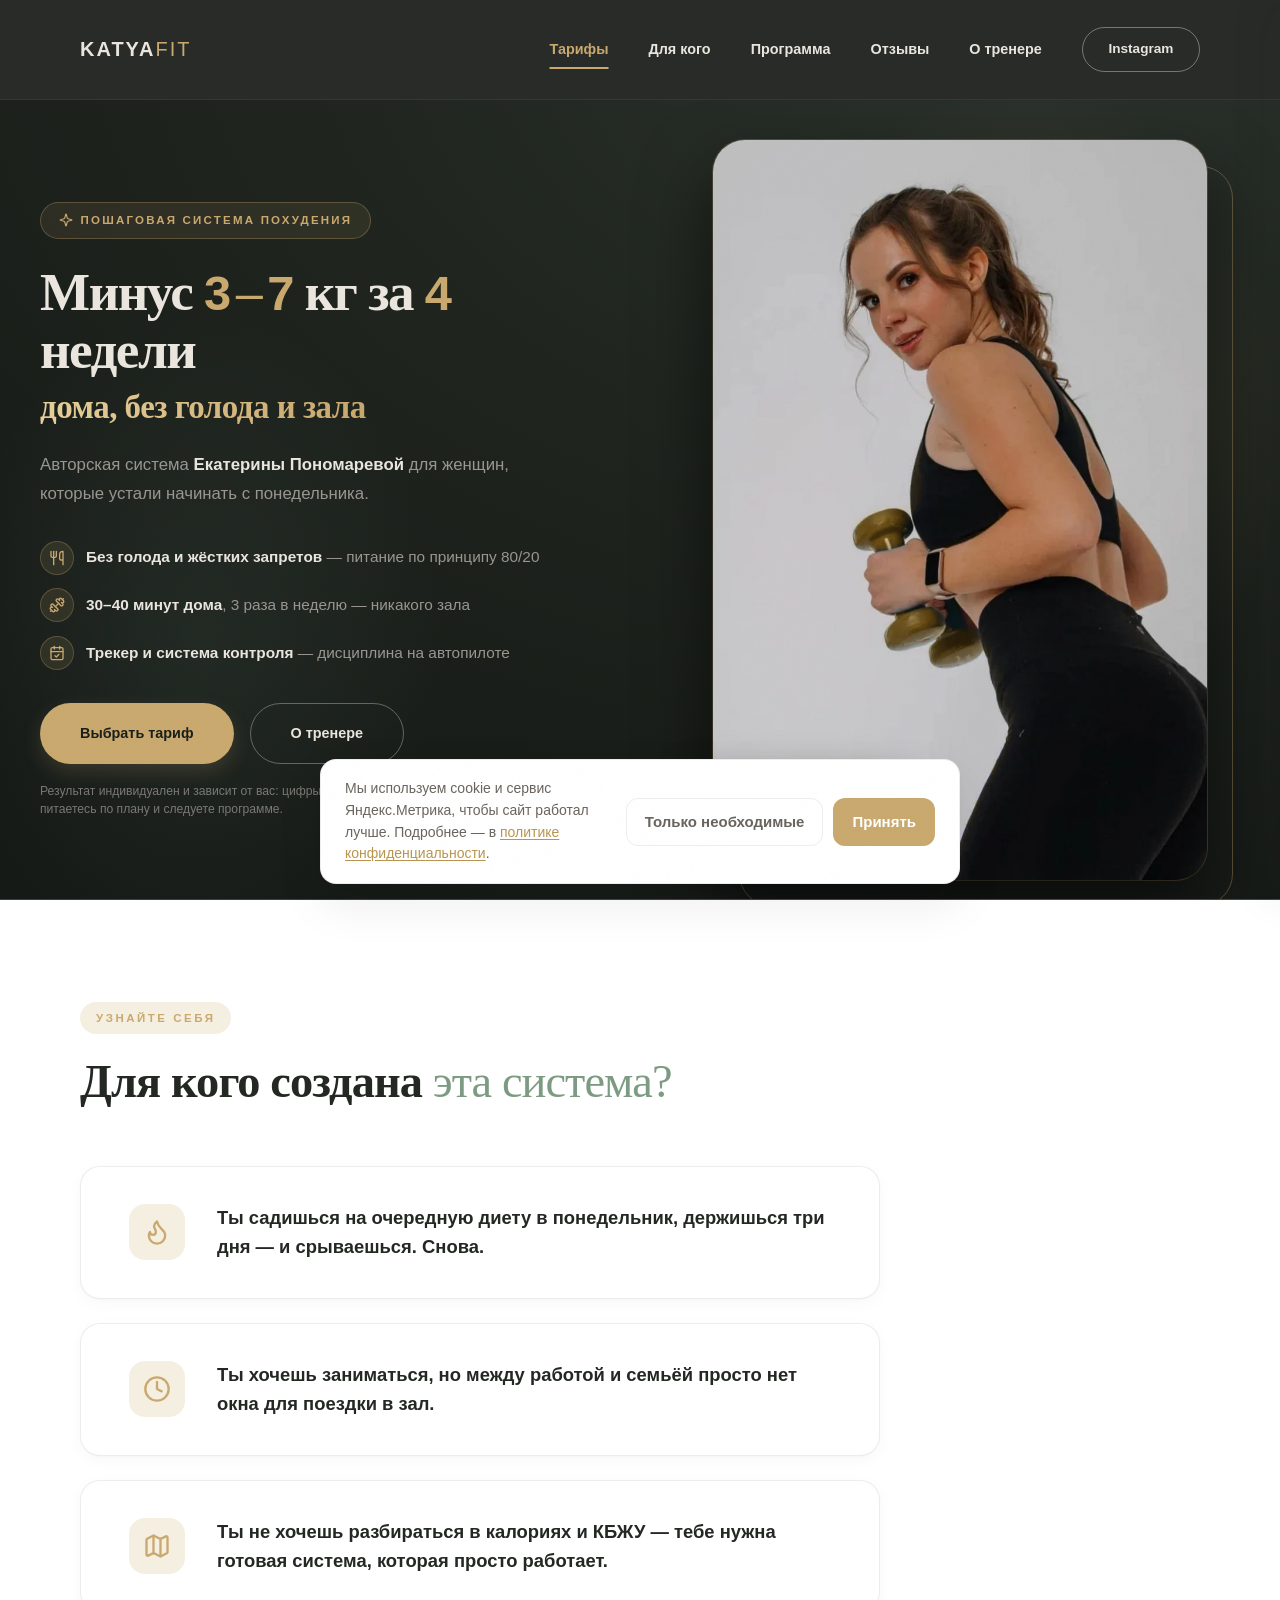
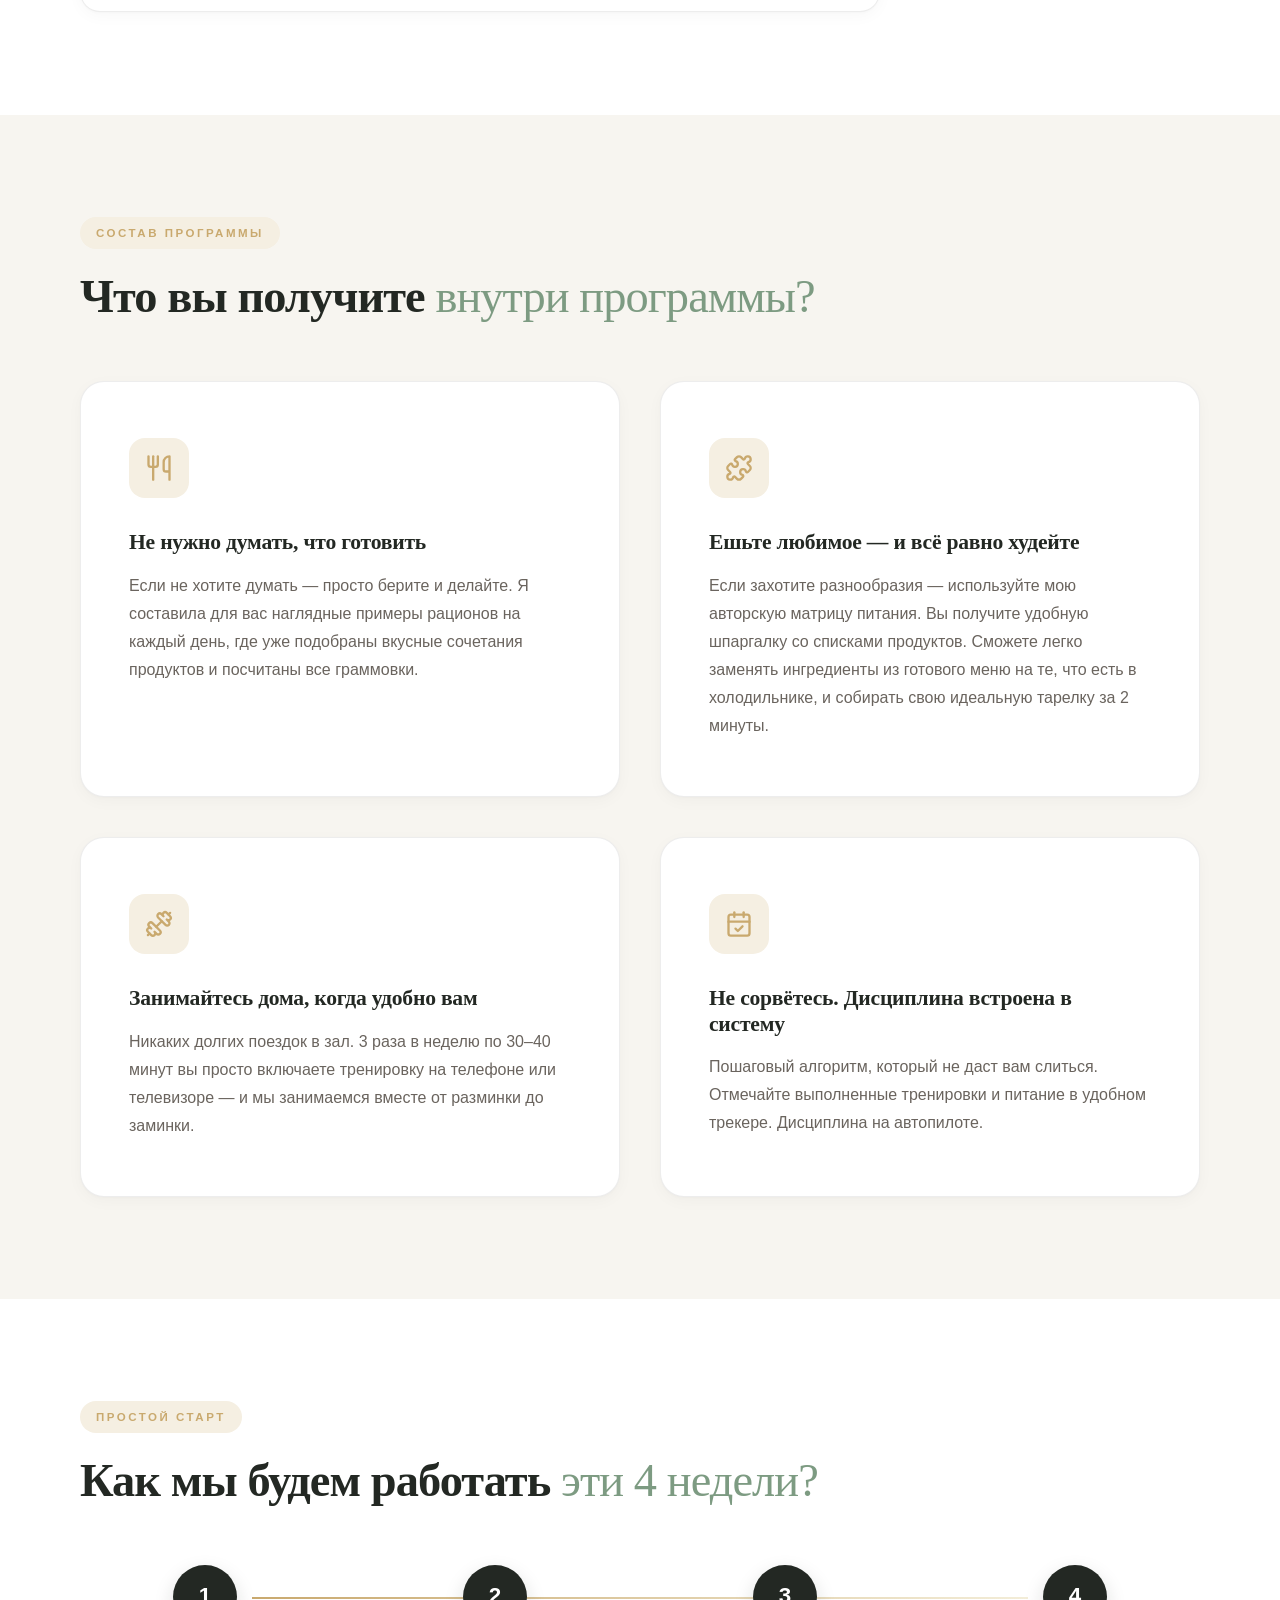
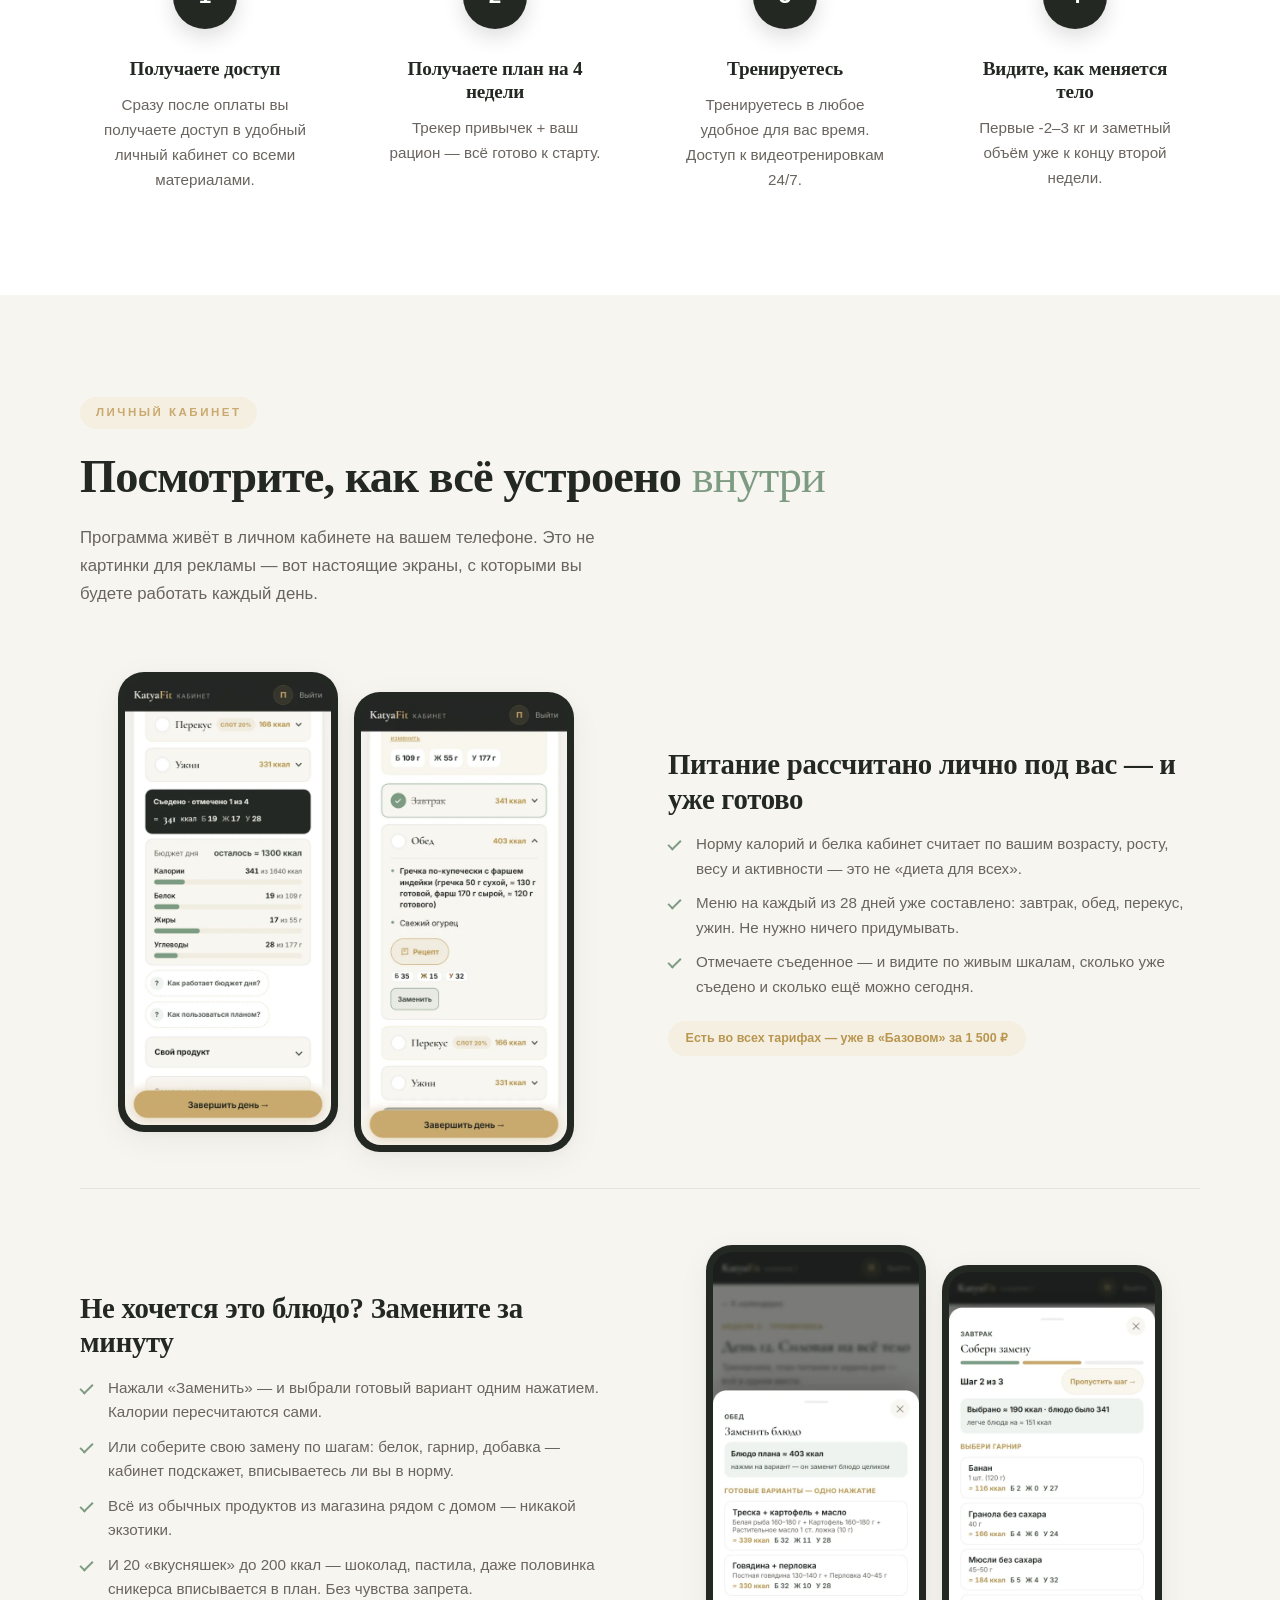
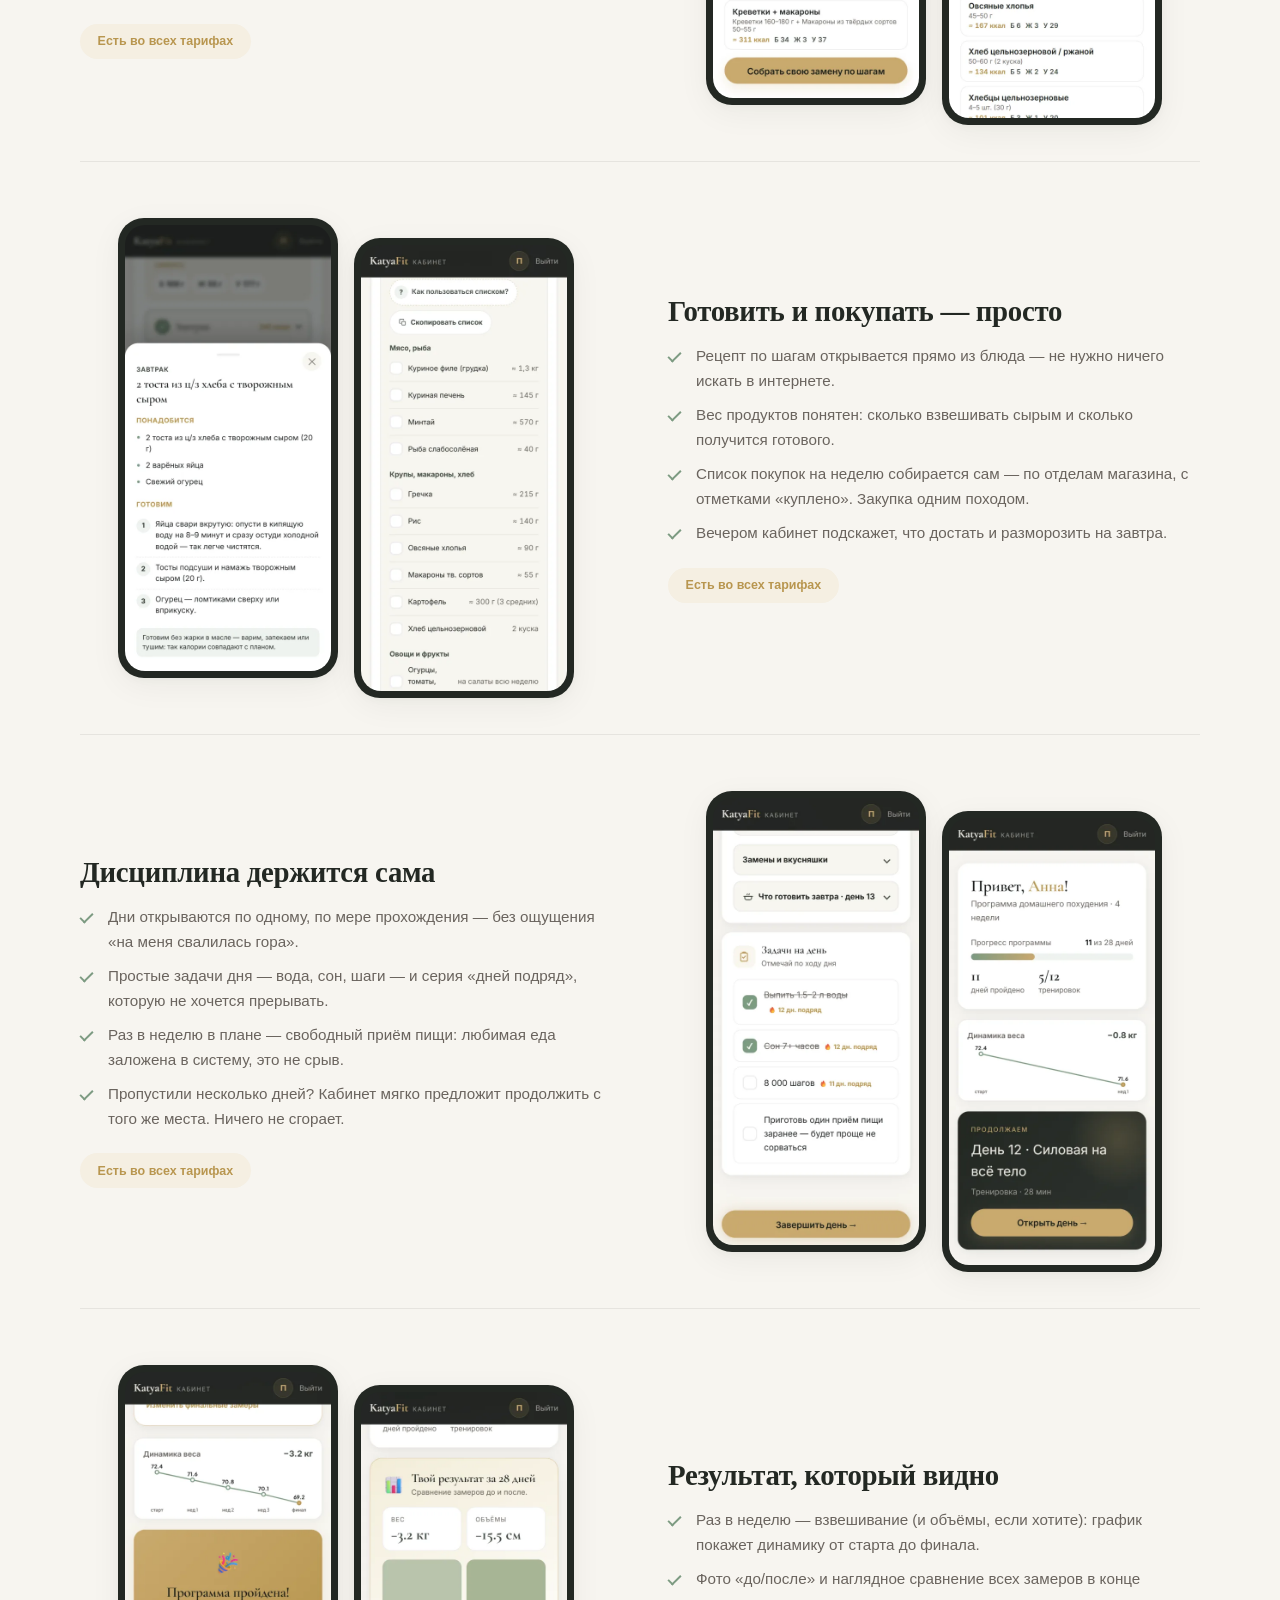
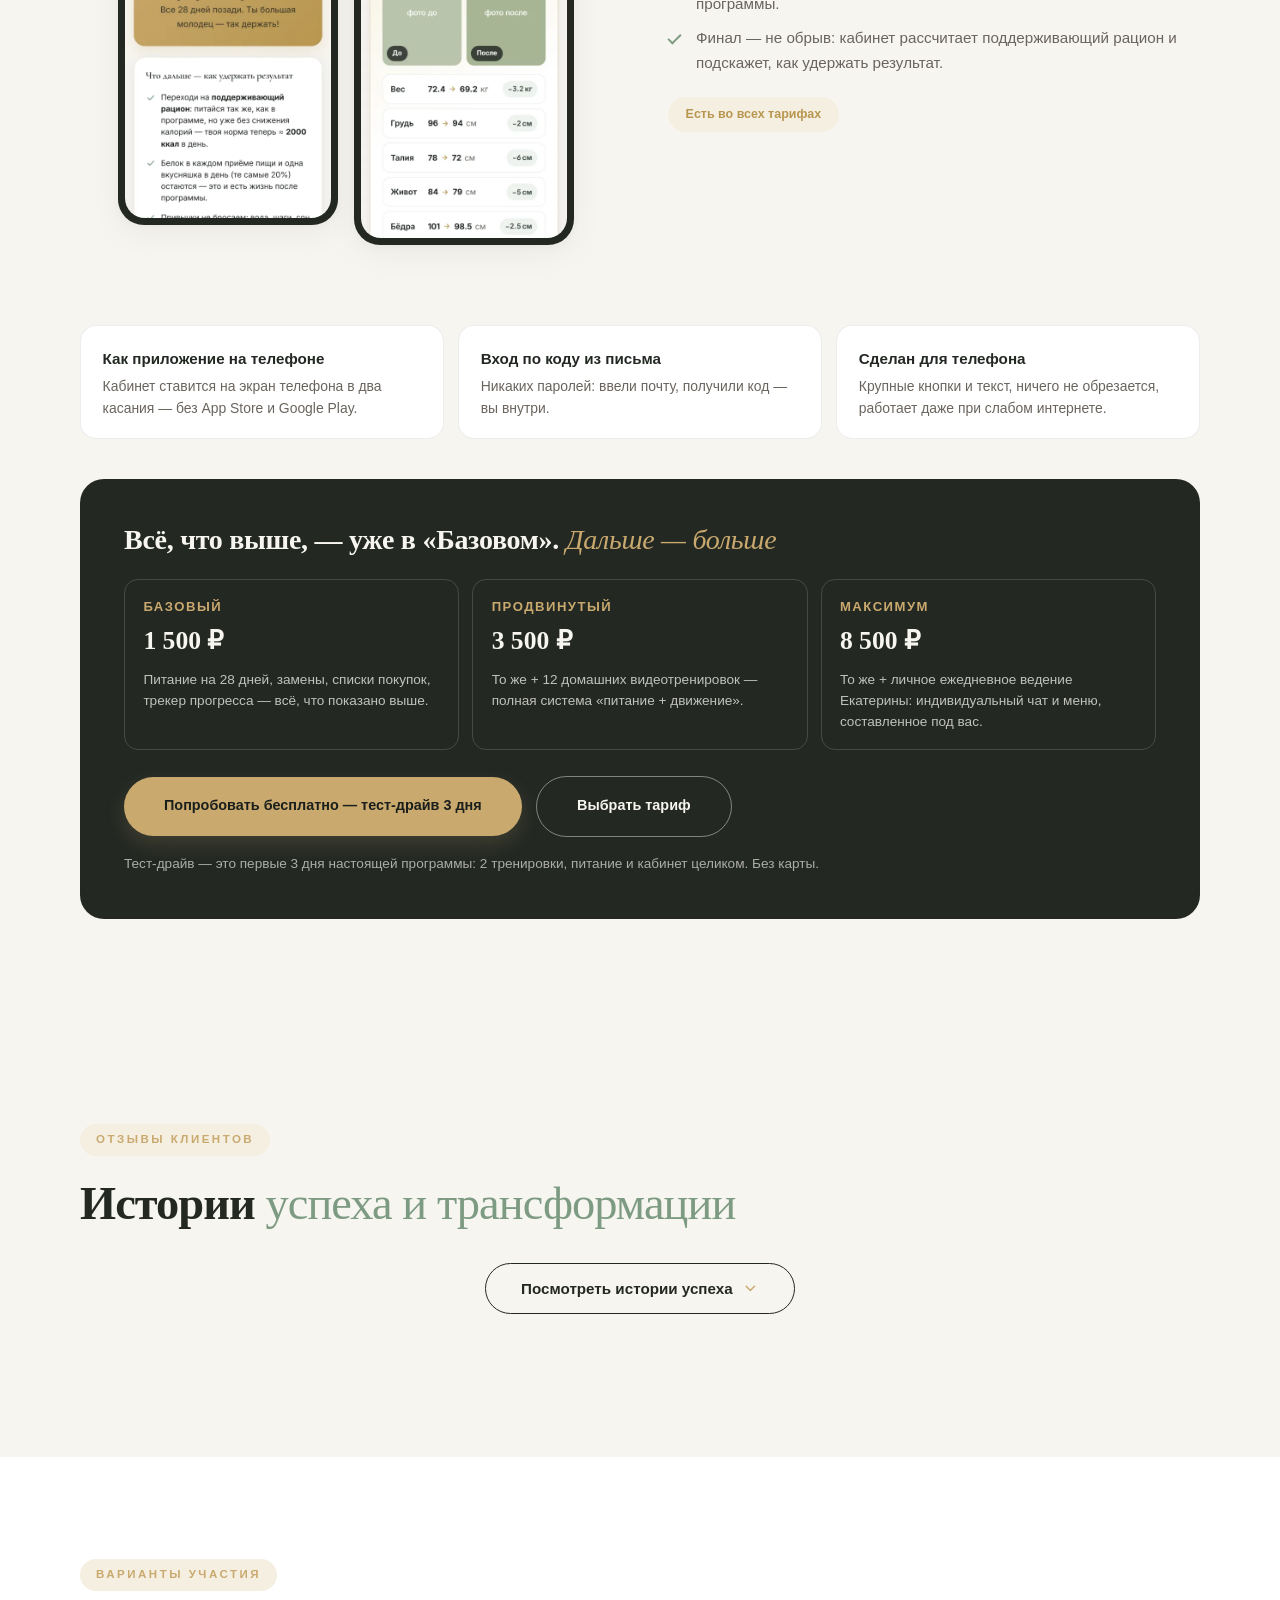
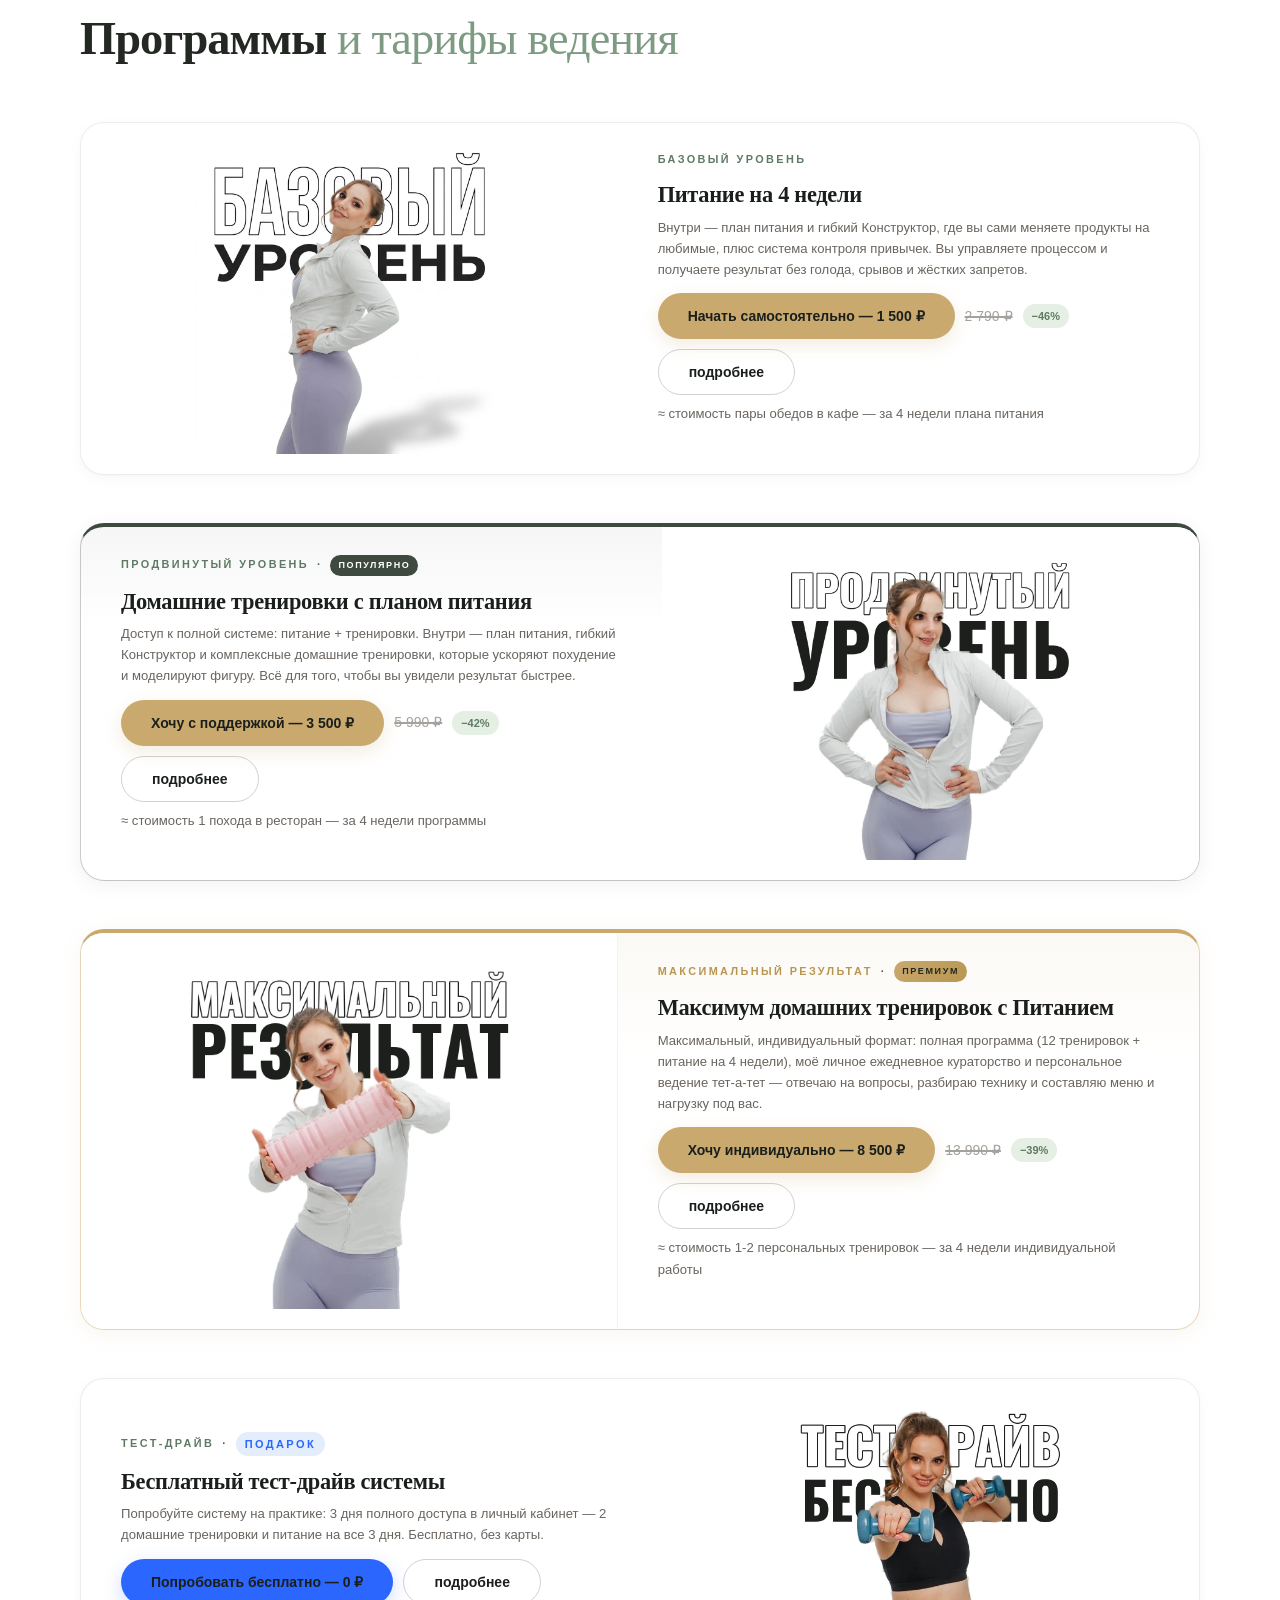
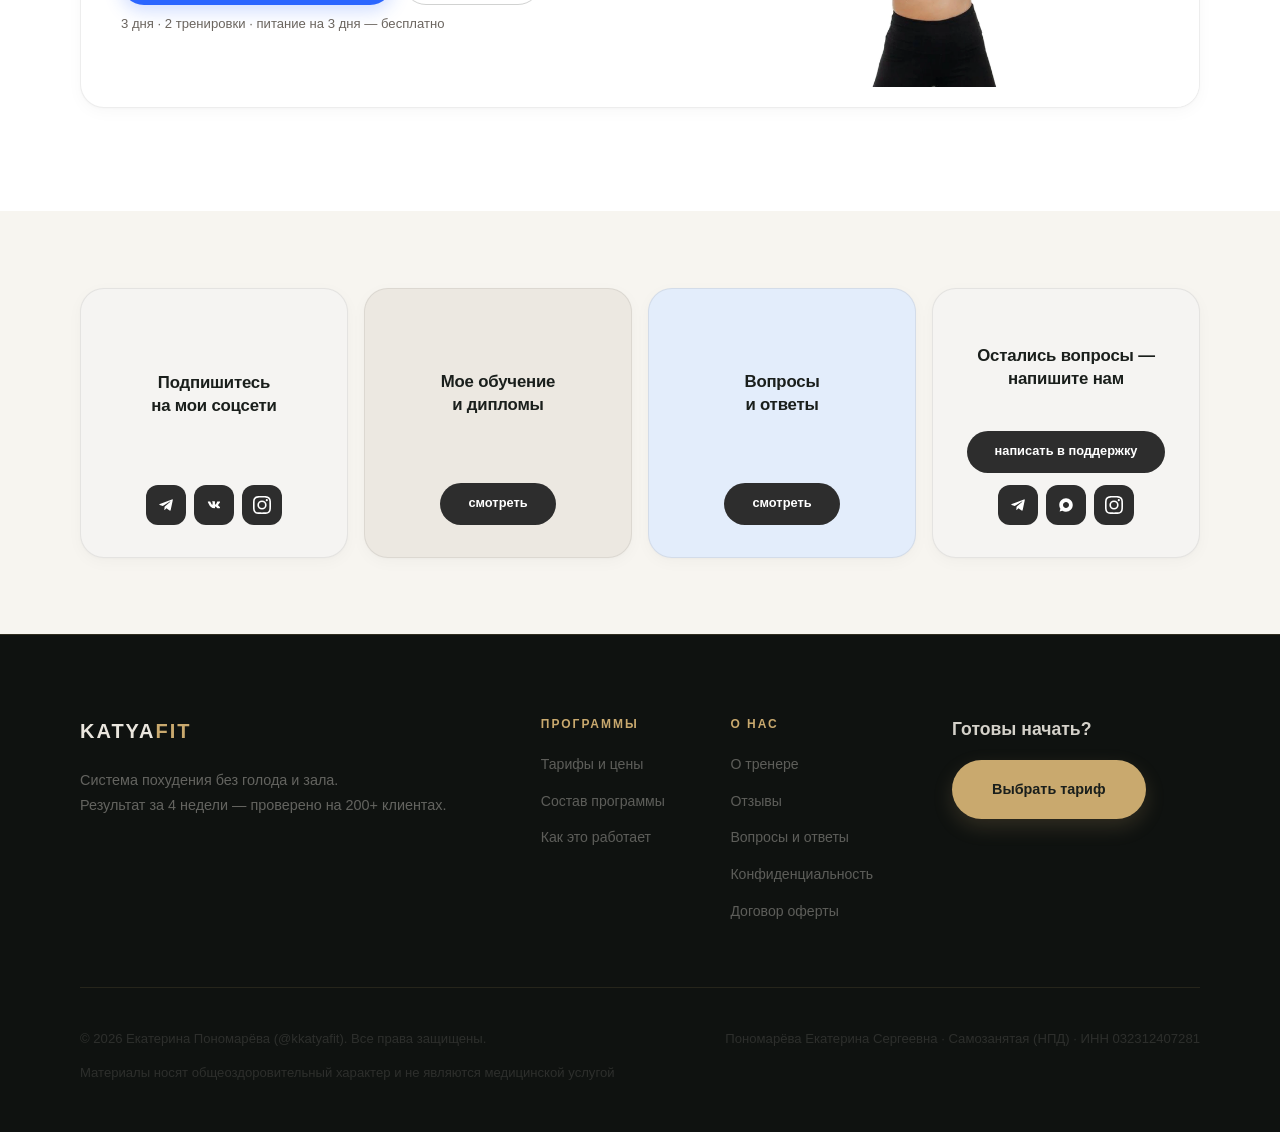
==== commit 685586ad: "Deploy landing from a4245d1" ====
--- a/index.html
+++ b/index.html
@@ -4,7 +4,7 @@
     <meta charset="UTF-8">
     <meta name="viewport" content="width=device-width, initial-scale=1.0, viewport-fit=cover">
     <!-- Анти-кликджекинг: X-Frame-Options пропал на GitHub Pages -> фрейм-бастер (frame-ancestors в <meta> игнорируется). -->
-    <script src="js/frame-buster.js?v=4.0.24"></script>
+    <script src="js/frame-buster.js?v=4.0.29"></script>
     <title>Екатерина | Фитнес-тренер &amp; Нутрициолог (@kkatyafit)</title>
     <meta name="description" content="Пошаговая система похудения от Екатерины Пономаревой (@kkatyafit). 12 домашних тренировок, конструктор рациона и трекер привычек. Результат за 4 недели.">
     <meta name="robots" content="index, follow">
@@ -22,9 +22,9 @@
     <meta name="twitter:image" content="https://katyafit.ru/katya_hero_profile.webp">
 
     <!-- Favicon -->
-    <link rel="icon" href="favicon.svg?v=4.0.24" type="image/svg+xml">
-    <link rel="icon" href="favicon.png?v=4.0.24" type="image/png">
-    <link rel="apple-touch-icon" href="apple-touch-icon.png?v=4.0.24">
+    <link rel="icon" href="favicon.svg?v=4.0.29" type="image/svg+xml">
+    <link rel="icon" href="favicon.png?v=4.0.29" type="image/png">
+    <link rel="apple-touch-icon" href="apple-touch-icon.png?v=4.0.29">
 
     <!-- Theme color for mobile browsers -->
     <meta name="theme-color" content="#1a1f1c">
@@ -37,21 +37,21 @@
     <link rel="preconnect" href="https://fonts.gstatic.com" crossorigin>
     <link href="https://fonts.googleapis.com/css2?family=Cormorant+Garamond:wght@400;500;600;700&family=Inter:wght@300;400;500;600;700&family=Montserrat:wght@500;600;700&family=Plus+Jakarta+Sans:wght@500;600;700;800&display=swap" rel="stylesheet">
 
-    <link rel="stylesheet" href="css/base.css?v=4.0.24">
-    <link rel="stylesheet" href="css/home.css?v=4.0.24">
-    <link rel="stylesheet" href="css/sections.css?v=4.0.24">
-    <link rel="stylesheet" href="css/forms.css?v=4.0.24">
-    <link rel="stylesheet" href="css/footer.css?v=4.0.24">
-    <link rel="stylesheet" href="css/widgets.css?v=4.0.24">
-    <link rel="stylesheet" href="css/trainer.css?v=4.0.24">
-    <link rel="stylesheet" href="css/trainer-experience.css?v=4.0.24">
+    <link rel="stylesheet" href="css/base.css?v=4.0.29">
+    <link rel="stylesheet" href="css/home.css?v=4.0.29">
+    <link rel="stylesheet" href="css/sections.css?v=4.0.29">
+    <link rel="stylesheet" href="css/forms.css?v=4.0.29">
+    <link rel="stylesheet" href="css/footer.css?v=4.0.29">
+    <link rel="stylesheet" href="css/widgets.css?v=4.0.29">
+    <link rel="stylesheet" href="css/trainer.css?v=4.0.29">
+    <link rel="stylesheet" href="css/trainer-experience.css?v=4.0.29">
 
     <!-- Content-Security-Policy (#9) -->
     <meta http-equiv="Content-Security-Policy" content="default-src 'self'; script-src 'self' https://mc.yandex.ru; style-src 'self' https://fonts.googleapis.com 'unsafe-inline'; font-src https://fonts.gstatic.com; img-src 'self' data: https://mc.yandex.ru; connect-src 'self' https://api.telegram.org https://mc.yandex.ru https://*.ingest.de.sentry.io; frame-ancestors 'none';">
 
     <!-- Sentry: автосбор JS-ошибок -> Telegram (проект landing, org katyafitru; тот же воркфлоу, что у кабинета) -->
-    <script src="js/vendor/sentry.js?v=4.0.24"></script>
-    <script src="js/sentry-init.js?v=4.0.24"></script>
+    <script src="js/vendor/sentry.js?v=4.0.29"></script>
+    <script src="js/sentry-init.js?v=4.0.29"></script>
     <meta http-equiv="X-Content-Type-Options" content="nosniff">
     <meta http-equiv="Referrer-Policy" content="strict-origin-when-cross-origin">
 
@@ -70,7 +70,7 @@
             {
                 "@type": "Person",
                 "@id": "https://katyafit.ru/#person",
-                "name": "Екатерина Пономарева",
+                "name": "Екатерина Пономарёва",
                 "jobTitle": "Фитнес-тренер, нутрициолог",
                 "image": "https://katyafit.ru/katya_hero_profile.webp",
                 "url": "https://katyafit.ru/trainer.html",
@@ -139,7 +139,7 @@
                 <div class="hero-photo-panel">
                     <div class="hero-photo-frame">
                         <span class="hero-photo-decor" aria-hidden="true"></span>
-                        <img src="katya_hero_dark.webp" alt="Екатерина Пономарева | Фитнес-тренер &amp; Нутрициолог" class="hero-photo" loading="eager" fetchpriority="high" width="1023" height="1280" id="heroImg">
+                        <img src="katya_hero_dark.webp" alt="Екатерина Пономарёва | Фитнес-тренер &amp; Нутрициолог" class="hero-photo" loading="eager" fetchpriority="high" width="1023" height="1280" id="heroImg">
                         <div class="hero-photo-badge" aria-label="Средний результат участниц">
                             <span class="hero-badge-ic" aria-hidden="true"><svg xmlns="http://www.w3.org/2000/svg" viewBox="0 0 24 24" fill="none" stroke="currentColor" stroke-width="2.2" stroke-linecap="round" stroke-linejoin="round" style="width:18px;height:18px;"><path d="M16 7h6v6"/><path d="m22 7-8.5 8.5-5-5L2 17"/></svg></span>
                             <span class="hero-badge-text"><strong>−5 кг</strong>средний результат за месяц</span>
@@ -249,6 +249,130 @@
             </div>
         </section>
 
+        <!-- Inside Cabinet Section (витрина личного кабинета) -->
+        <section class="section" id="inside-cabinet">
+            <div class="container">
+                <span class="section-badge">Личный кабинет</span>
+                <h2 class="section-title">Посмотрите, как всё устроено <span>внутри</span></h2>
+                <p class="cab-lead">Программа живёт в личном кабинете на вашем телефоне. Это не картинки для рекламы — вот настоящие экраны, с которыми вы будете работать каждый день.</p>
+
+                <div class="cab-feature">
+                    <div class="cab-shots">
+                        <figure class="cab-phone"><img src="cab_budget.webp" alt="Бюджет дня в кабинете: живые шкалы калорий, белка, жиров и углеводов" loading="lazy" width="480" height="1040"></figure>
+                        <figure class="cab-phone cab-phone--lift"><img src="cab_meal.webp" alt="Карточка блюда с составом, рецептом и кнопкой «Заменить»" loading="lazy" width="480" height="1040"></figure>
+                    </div>
+                    <div class="cab-text">
+                        <h3>Питание рассчитано лично под вас — и уже готово</h3>
+                        <ul class="cab-list">
+                            <li>Норму калорий и белка кабинет считает по вашим возрасту, росту, весу и активности — это не «диета для всех».</li>
+                            <li>Меню на каждый из 28 дней уже составлено: завтрак, обед, перекус, ужин. Не нужно ничего придумывать.</li>
+                            <li>Отмечаете съеденное — и видите по живым шкалам, сколько уже съедено и сколько ещё можно сегодня.</li>
+                        </ul>
+                        <span class="cab-pill">Есть во всех тарифах — уже в «Базовом» за 1 500 ₽</span>
+                    </div>
+                </div>
+
+                <div class="cab-feature cab-feature--flip">
+                    <div class="cab-shots">
+                        <figure class="cab-phone"><img src="cab_replace.webp" alt="Готовые варианты замены блюда — одно нажатие" loading="lazy" width="480" height="1040"></figure>
+                        <figure class="cab-phone cab-phone--lift"><img src="cab_wizard.webp" alt="Сборка своей замены по шагам с живым счётчиком калорий" loading="lazy" width="480" height="1040"></figure>
+                    </div>
+                    <div class="cab-text">
+                        <h3>Не хочется это блюдо? Замените за минуту</h3>
+                        <ul class="cab-list">
+                            <li>Нажали «Заменить» — и выбрали готовый вариант одним нажатием. Калории пересчитаются сами.</li>
+                            <li>Или соберите свою замену по шагам: белок, гарнир, добавка — кабинет подскажет, вписываетесь ли вы в норму.</li>
+                            <li>Всё из обычных продуктов из магазина рядом с домом — никакой экзотики.</li>
+                            <li>И 20 «вкусняшек» до 200 ккал — шоколад, пастила, даже половинка сникерса вписывается в план. Без чувства запрета.</li>
+                        </ul>
+                        <span class="cab-pill">Есть во всех тарифах</span>
+                    </div>
+                </div>
+
+                <div class="cab-feature">
+                    <div class="cab-shots">
+                        <figure class="cab-phone"><img src="cab_recipe.webp" alt="Рецепт по шагам прямо в карточке блюда" loading="lazy" width="480" height="1040"></figure>
+                        <figure class="cab-phone cab-phone--lift"><img src="cab_shop.webp" alt="Список покупок на неделю по отделам магазина" loading="lazy" width="480" height="1040"></figure>
+                    </div>
+                    <div class="cab-text">
+                        <h3>Готовить и покупать — просто</h3>
+                        <ul class="cab-list">
+                            <li>Рецепт по шагам открывается прямо из блюда — не нужно ничего искать в интернете.</li>
+                            <li>Вес продуктов понятен: сколько взвешивать сырым и сколько получится готового.</li>
+                            <li>Список покупок на неделю собирается сам — по отделам магазина, с отметками «куплено». Закупка одним походом.</li>
+                            <li>Вечером кабинет подскажет, что достать и разморозить на завтра.</li>
+                        </ul>
+                        <span class="cab-pill">Есть во всех тарифах</span>
+                    </div>
+                </div>
+
+                <div class="cab-feature cab-feature--flip">
+                    <div class="cab-shots">
+                        <figure class="cab-phone"><img src="cab_habits.webp" alt="Задачи дня с сериями «дней подряд»" loading="lazy" width="480" height="1040"></figure>
+                        <figure class="cab-phone cab-phone--lift"><img src="cab_dash.webp" alt="Главный экран кабинета: прогресс программы и сегодняшний день" loading="lazy" width="480" height="1040"></figure>
+                    </div>
+                    <div class="cab-text">
+                        <h3>Дисциплина держится сама</h3>
+                        <ul class="cab-list">
+                            <li>Дни открываются по одному, по мере прохождения — без ощущения «на меня свалилась гора».</li>
+                            <li>Простые задачи дня — вода, сон, шаги — и серия «дней подряд», которую не хочется прерывать.</li>
+                            <li>Раз в неделю в плане — свободный приём пищи: любимая еда заложена в систему, это не срыв.</li>
+                            <li>Пропустили несколько дней? Кабинет мягко предложит продолжить с того же места. Ничего не сгорает.</li>
+                        </ul>
+                        <span class="cab-pill">Есть во всех тарифах</span>
+                    </div>
+                </div>
+
+                <div class="cab-feature">
+                    <div class="cab-shots">
+                        <figure class="cab-phone"><img src="cab_chart.webp" alt="График динамики веса за 4 недели" loading="lazy" width="480" height="1040"></figure>
+                        <figure class="cab-phone cab-phone--lift"><img src="cab_compare.webp" alt="Сравнение замеров «до и после» на финише программы" loading="lazy" width="480" height="1040"></figure>
+                    </div>
+                    <div class="cab-text">
+                        <h3>Результат, который видно</h3>
+                        <ul class="cab-list">
+                            <li>Раз в неделю — взвешивание (и объёмы, если хотите): график покажет динамику от старта до финала.</li>
+                            <li>Фото «до/после» и наглядное сравнение всех замеров в конце программы.</li>
+                            <li>Финал — не обрыв: кабинет рассчитает поддерживающий рацион и подскажет, как удержать результат.</li>
+                        </ul>
+                        <span class="cab-pill">Есть во всех тарифах</span>
+                    </div>
+                </div>
+
+                <div class="cab-strip">
+                    <div class="cab-strip-cell"><b>Как приложение на телефоне</b><p>Кабинет ставится на экран телефона в два касания — без App Store и Google Play.</p></div>
+                    <div class="cab-strip-cell"><b>Вход по коду из письма</b><p>Никаких паролей: ввели почту, получили код — вы внутри.</p></div>
+                    <div class="cab-strip-cell"><b>Сделан для телефона</b><p>Крупные кнопки и текст, ничего не обрезается, работает даже при слабом интернете.</p></div>
+                </div>
+
+                <div class="cab-tiers">
+                    <h3>Всё, что выше, — уже в «Базовом». <span>Дальше — больше</span></h3>
+                    <div class="cab-tier-row">
+                        <div class="cab-tier">
+                            <div class="cab-tier-name">Базовый</div>
+                            <div class="cab-tier-price">1 500 ₽</div>
+                            <p>Питание на 28 дней, замены, списки покупок, трекер прогресса — всё, что показано выше.</p>
+                        </div>
+                        <div class="cab-tier">
+                            <div class="cab-tier-name">Продвинутый</div>
+                            <div class="cab-tier-price">3 500 ₽</div>
+                            <p>То же + 12 домашних видеотренировок — полная система «питание + движение».</p>
+                        </div>
+                        <div class="cab-tier">
+                            <div class="cab-tier-name">Максимум</div>
+                            <div class="cab-tier-price">8 500 ₽</div>
+                            <p>То же + личное ежедневное ведение Екатерины: индивидуальный чат и меню, составленное под вас.</p>
+                        </div>
+                    </div>
+                    <div class="cab-try">
+                        <a href="cart.html?plan=free" class="btn btn-primary">Попробовать бесплатно — тест-драйв 3 дня</a>
+                        <a href="#rates" class="btn btn-secondary">Выбрать тариф</a>
+                    </div>
+                    <p class="cab-tiers-note">Тест-драйв — это первые 3 дня настоящей программы: 2 тренировки, питание и кабинет целиком. Без карты.</p>
+                </div>
+            </div>
+        </section>
+
         <!-- Reviews Section -->
         <section class="section" id="reviews">
             <div class="container">
@@ -460,7 +584,7 @@
                     <!-- Карточка 1: БАЗОВЫЙ УРОВЕНЬ -->
                     <div class="card" id="card-1">
                         <div class="card-left">
-                            <img src="katya_base.webp" alt="Екатерина Пономарева — курс База" class="card-base-img" width="1024" height="1024">
+                            <img src="katya_base.webp" alt="Екатерина Пономарёва — курс База" class="card-base-img" width="1024" height="1024">
                         </div>
                         <div class="card-right">
                             <div class="card-label">Базовый уровень</div>
@@ -493,7 +617,7 @@
                     <!-- Карточка 2: КУРАТОР (ПОПУЛЯРНО) -->
                     <div class="card card--popular card--reverse" id="card-2">
                         <div class="card-left">
-                            <img src="katya_advanced_v3.webp" alt="Екатерина Пономарева — курс Кураторство" class="card-base-img" width="1024" height="1024" loading="lazy">
+                            <img src="katya_advanced_v3.webp" alt="Екатерина Пономарёва — курс Кураторство" class="card-base-img" width="1024" height="1024" loading="lazy">
                         </div>
                         <div class="card-right">
                             <div class="card-label">
@@ -529,7 +653,7 @@
                     <!-- Карточка 3: МАКСИМУМ -->
                     <div class="card card--premium" id="card-3">
                         <div class="card-left">
-                            <img src="katya_max_v3.webp" alt="Екатерина Пономарева — курс Максимум" class="card-base-img" width="1024" height="1024" loading="lazy">
+                            <img src="katya_max_v3.webp" alt="Екатерина Пономарёва — курс Максимум" class="card-base-img" width="1024" height="1024" loading="lazy">
                         </div>
                         <div class="card-right">
                             <div class="card-label">
@@ -567,7 +691,7 @@
                     <!-- Карточка 4: ТЕСТ-ДРАЙВ (БЕСПЛАТНО) -->
                     <div class="card card--reverse" id="card-4">
                         <div class="card-left">
-                            <img src="katya_free_v3.webp" alt="Екатерина Пономарева — Бесплатный курс" class="card-base-img" width="1024" height="1024" loading="lazy">
+                            <img src="katya_free_v3.webp" alt="Екатерина Пономарёва — Бесплатный курс" class="card-base-img" width="1024" height="1024" loading="lazy">
                         </div>
                         <div class="card-right">
                             <div class="card-label">
@@ -745,7 +869,7 @@
         </div>
     </div>
 
-    <script src="js/components.js" defer></script>
-    <script src="js/main.js" defer></script>
+    <script src="js/components.js?v=4.0.29" defer></script>
+    <script src="js/main.js?v=4.0.29" defer></script>
 </body>
 </html>
--- a/css/sections.css
+++ b/css/sections.css
@@ -393,3 +393,230 @@
     border-radius: 6px;
 }
 
+/* ============================================
+   INSIDE CABINET («Что внутри кабинета», index)
+   Витрина скриншотов личного кабинета.
+   Все классы cab-* живут только в этой секции —
+   существующие стили сайта не трогаем.
+   ============================================ */
+
+.cab-lead {
+    color: var(--text-muted);
+    max-width: 56ch;
+    margin: -2.25rem 0 0.5rem; /* подтянуть к заголовку: у .section-title нижний отступ 3.5rem */
+    font-size: 1.05rem;
+}
+
+.cab-feature {
+    display: grid;
+    gap: 1.75rem;
+    align-items: center;
+    padding: 2.75rem 0;
+}
+
+.cab-feature + .cab-feature {
+    border-top: 1px solid var(--border-color);
+}
+
+.cab-shots {
+    display: flex;
+    justify-content: center;
+    gap: 1rem;
+}
+
+.cab-phone {
+    margin: 0;
+    width: min(46%, 220px);
+    padding: 7px;
+    border-radius: 26px;
+    background: var(--accent-forest);
+    box-shadow: var(--shadow-premium);
+}
+
+.cab-phone img {
+    display: block;
+    width: 100%;
+    height: auto;
+    border-radius: 20px;
+}
+
+.cab-phone--lift {
+    transform: translateY(20px);
+}
+
+.cab-text h3 {
+    font-size: clamp(1.35rem, 2.2vw + 0.5rem, 1.8rem);
+    margin-bottom: 1rem;
+}
+
+.cab-list {
+    list-style: none;
+    margin: 0 0 1.4rem;
+    padding: 0;
+    display: grid;
+    gap: 0.65rem;
+}
+
+.cab-list li {
+    position: relative;
+    padding-left: 1.75rem;
+    color: var(--text-muted);
+    font-size: 0.95rem;
+    line-height: 1.6;
+}
+
+.cab-list li::before {
+    content: '';
+    position: absolute;
+    left: 0;
+    top: 0.5em;
+    width: 13px;
+    height: 7px;
+    border-left: 2px solid var(--accent-forest-light);
+    border-bottom: 2px solid var(--accent-forest-light);
+    transform: rotate(-45deg);
+}
+
+.cab-pill {
+    display: inline-block;
+    font-family: var(--font-ui);
+    font-size: 0.78rem;
+    font-weight: 700;
+    color: var(--accent-coral-hover);
+    background: var(--accent-coral-light);
+    border-radius: 50px;
+    padding: 0.45rem 1.1rem;
+}
+
+/* Полоса удобства (приложение / вход по коду / для телефона) */
+.cab-strip {
+    display: grid;
+    gap: 0.9rem;
+    margin-top: 2.75rem;
+}
+
+.cab-strip-cell {
+    background: var(--bg-pure);
+    border: 1px solid var(--border-color);
+    border-radius: 16px;
+    padding: 1.25rem 1.35rem 1.15rem;
+}
+
+.cab-strip-cell b {
+    display: block;
+    font-family: var(--font-ui);
+    font-size: 0.95rem;
+    margin-bottom: 0.3rem;
+    color: var(--accent-forest);
+}
+
+.cab-strip-cell p {
+    margin: 0;
+    color: var(--text-muted);
+    font-size: 0.87rem;
+    line-height: 1.55;
+}
+
+/* Тёмная сводка «что в каком тарифе» + CTA */
+.cab-tiers {
+    background: var(--accent-forest);
+    color: var(--bg-cream);
+    border-radius: 24px;
+    padding: clamp(1.6rem, 4vw, 2.75rem);
+    margin-top: 2.5rem;
+}
+
+.cab-tiers > h3 {
+    color: var(--bg-cream);
+    font-size: clamp(1.35rem, 2.2vw + 0.5rem, 1.75rem);
+    margin-bottom: 1.4rem;
+}
+
+.cab-tiers > h3 span {
+    color: var(--accent-coral);
+    font-weight: 400;
+    font-style: italic;
+}
+
+.cab-tier-row {
+    display: grid;
+    gap: 0.8rem;
+}
+
+.cab-tier {
+    border: 1px solid rgba(247, 245, 240, 0.16);
+    border-radius: 14px;
+    padding: 1.05rem 1.15rem;
+}
+
+.cab-tier-name {
+    font-family: var(--font-ui);
+    font-size: 0.82rem;
+    font-weight: 700;
+    text-transform: uppercase;
+    letter-spacing: 1.5px;
+    color: var(--accent-coral);
+}
+
+.cab-tier-price {
+    font-family: var(--font-title);
+    font-size: 1.6rem;
+    font-weight: 600;
+    margin: 0.15rem 0 0.4rem;
+}
+
+.cab-tier p {
+    margin: 0;
+    font-size: 0.85rem;
+    line-height: 1.55;
+    color: rgba(247, 245, 240, 0.75);
+}
+
+.cab-try {
+    display: flex;
+    flex-wrap: wrap;
+    align-items: center;
+    gap: 0.9rem;
+    margin-top: 1.6rem;
+}
+
+/* Кнопка-обводка на тёмном фоне сводки (только внутри .cab-tiers) */
+.cab-tiers .btn-secondary {
+    color: var(--bg-cream);
+    border-color: rgba(247, 245, 240, 0.45);
+}
+
+.cab-tiers .btn-secondary:hover:not(:disabled) {
+    background-color: var(--bg-cream);
+    border-color: var(--bg-cream);
+    color: var(--accent-forest);
+}
+
+.cab-tiers-note {
+    margin: 1rem 0 0;
+    font-size: 0.85rem;
+    color: rgba(247, 245, 240, 0.65);
+}
+
+@media (min-width: 760px) {
+    .cab-strip {
+        grid-template-columns: repeat(3, 1fr);
+    }
+
+    .cab-tier-row {
+        grid-template-columns: repeat(3, 1fr);
+    }
+}
+
+@media (min-width: 900px) {
+    .cab-feature {
+        grid-template-columns: 1fr 1fr;
+        gap: 3.5rem;
+        padding: 3.5rem 0;
+    }
+
+    .cab-feature--flip .cab-shots {
+        order: 2;
+    }
+}
+
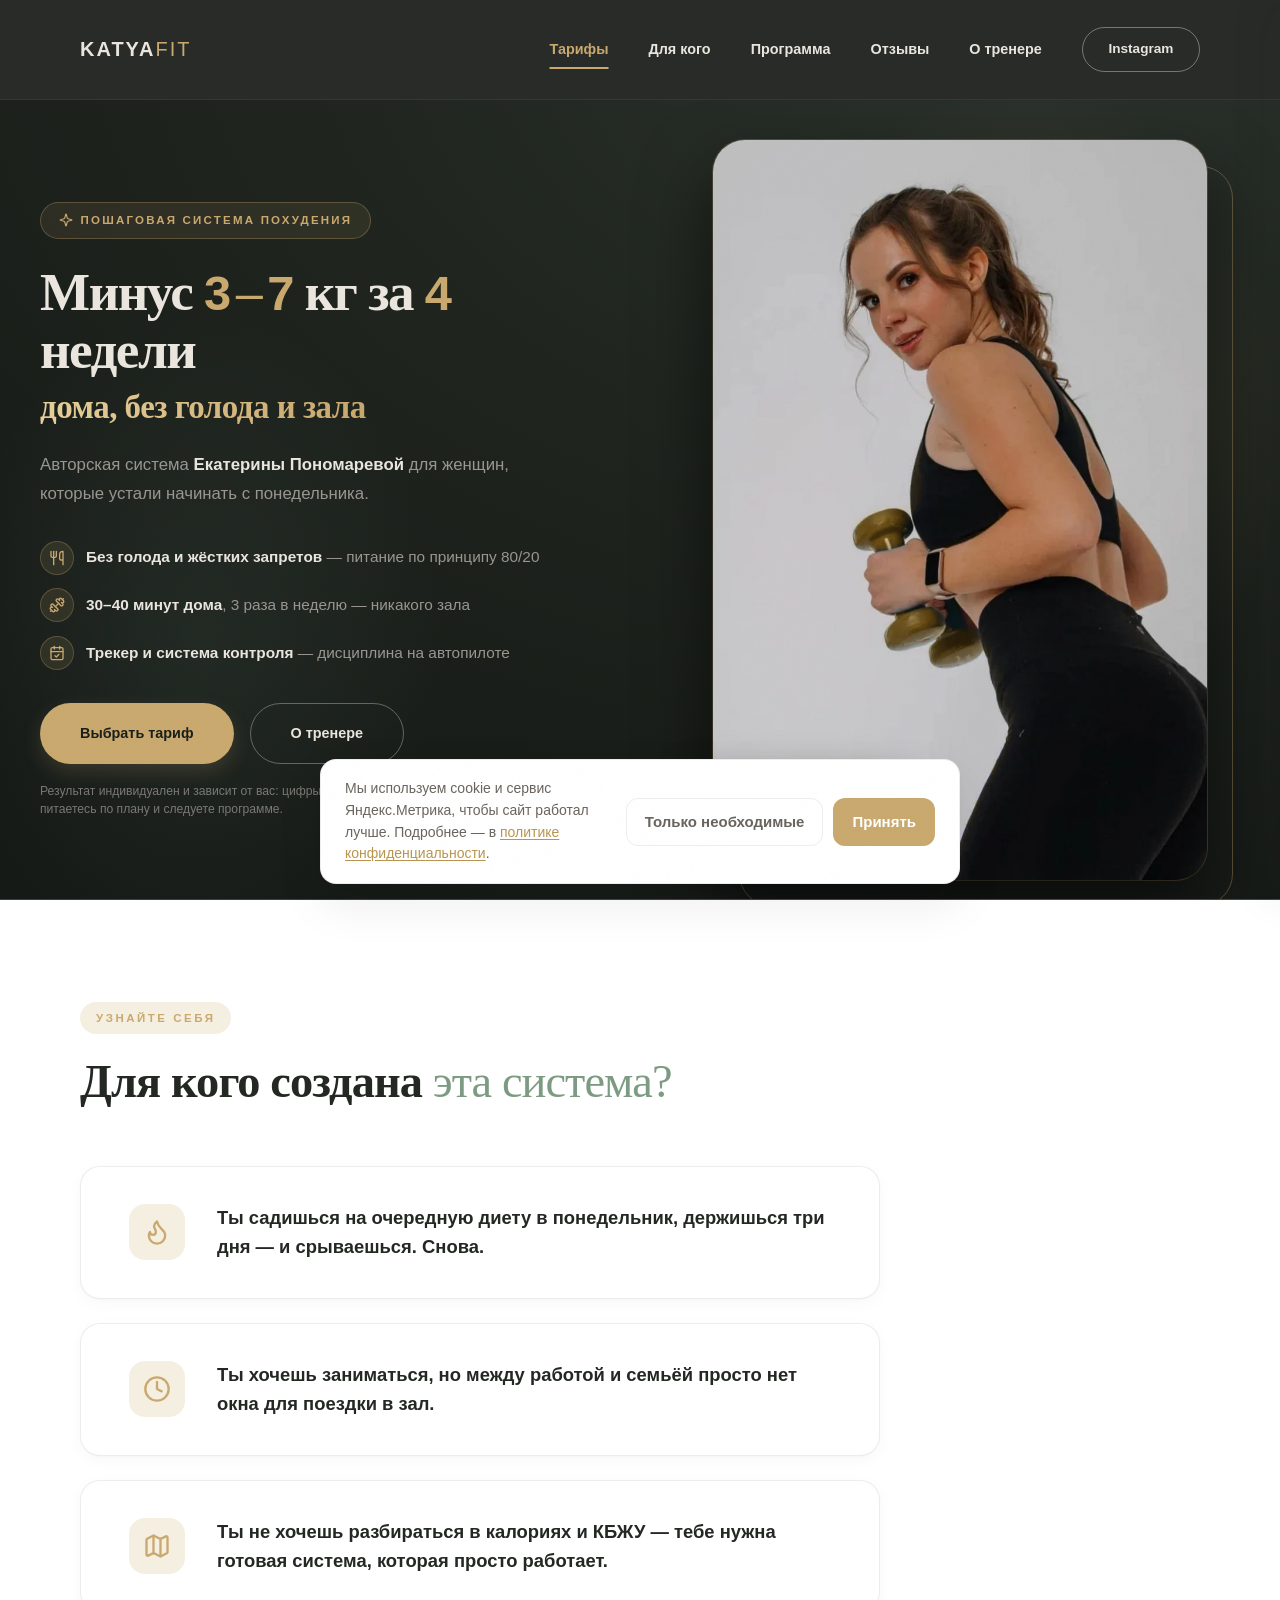
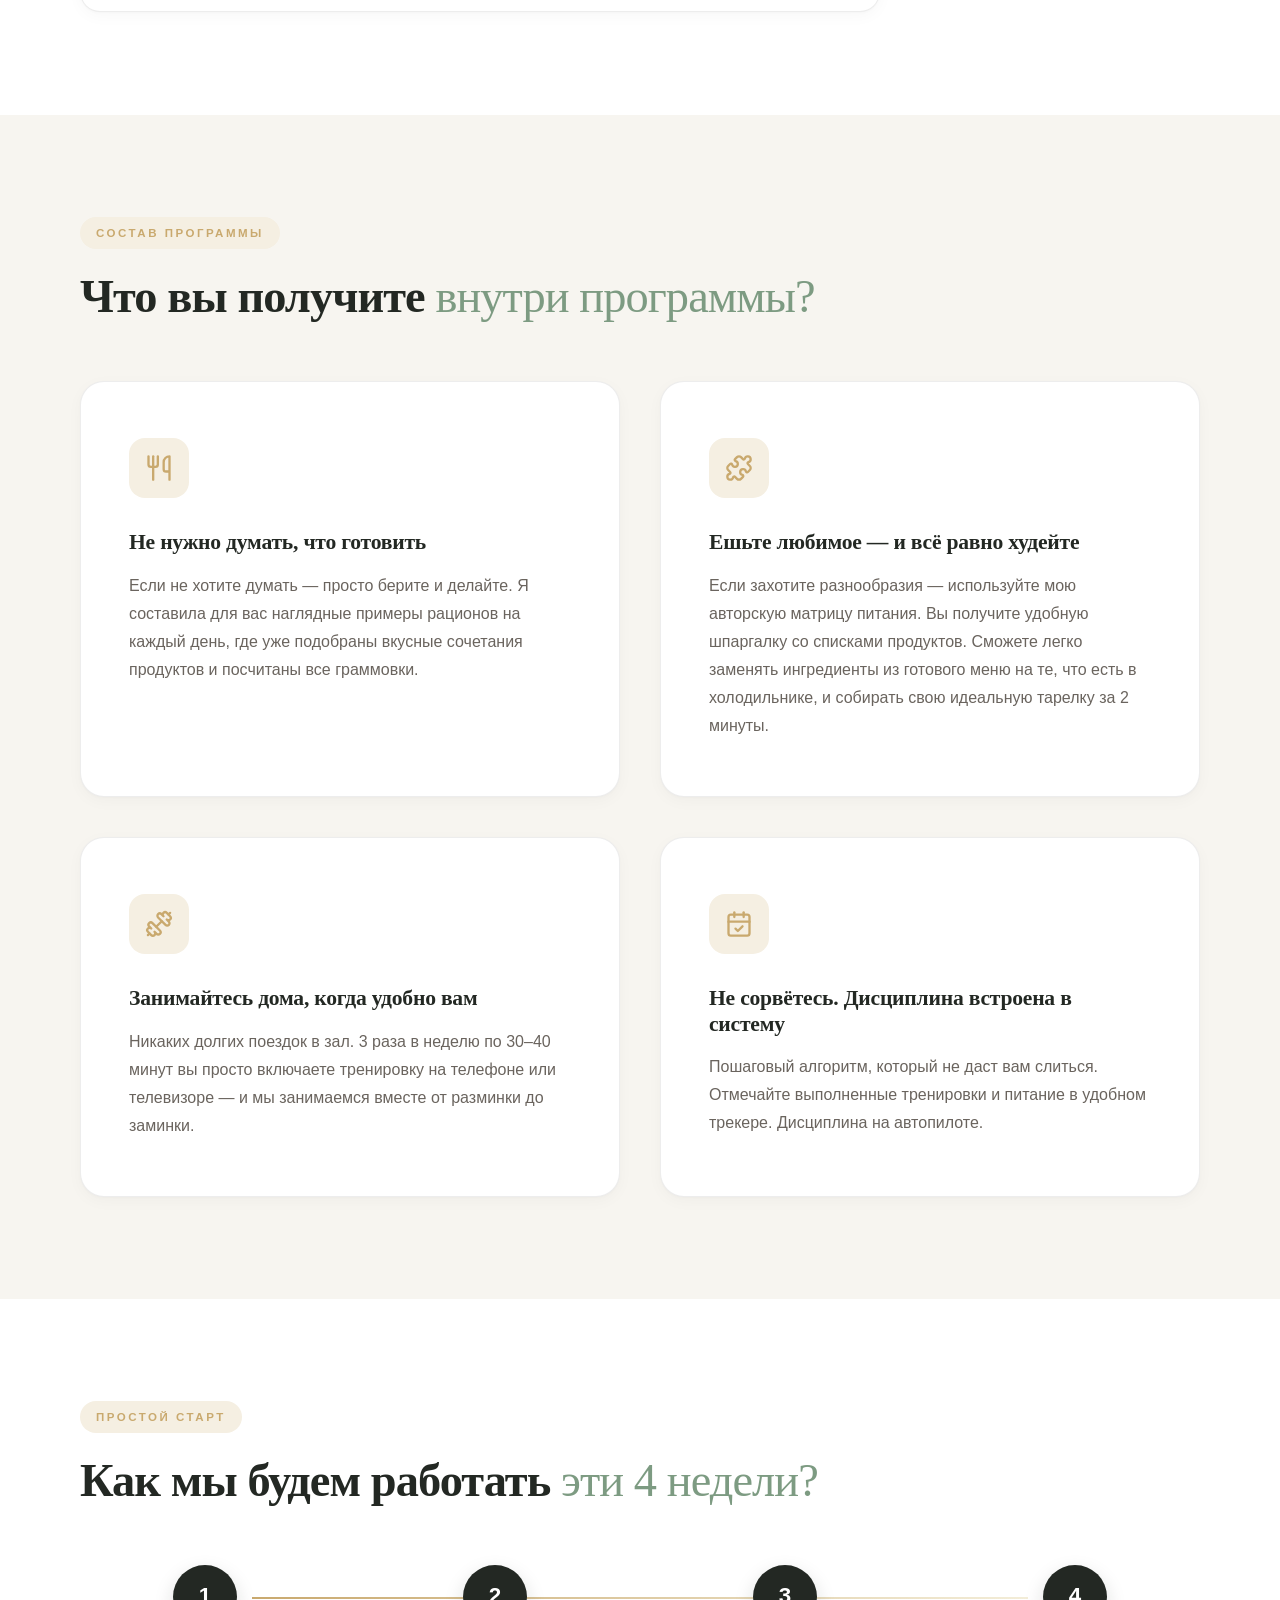
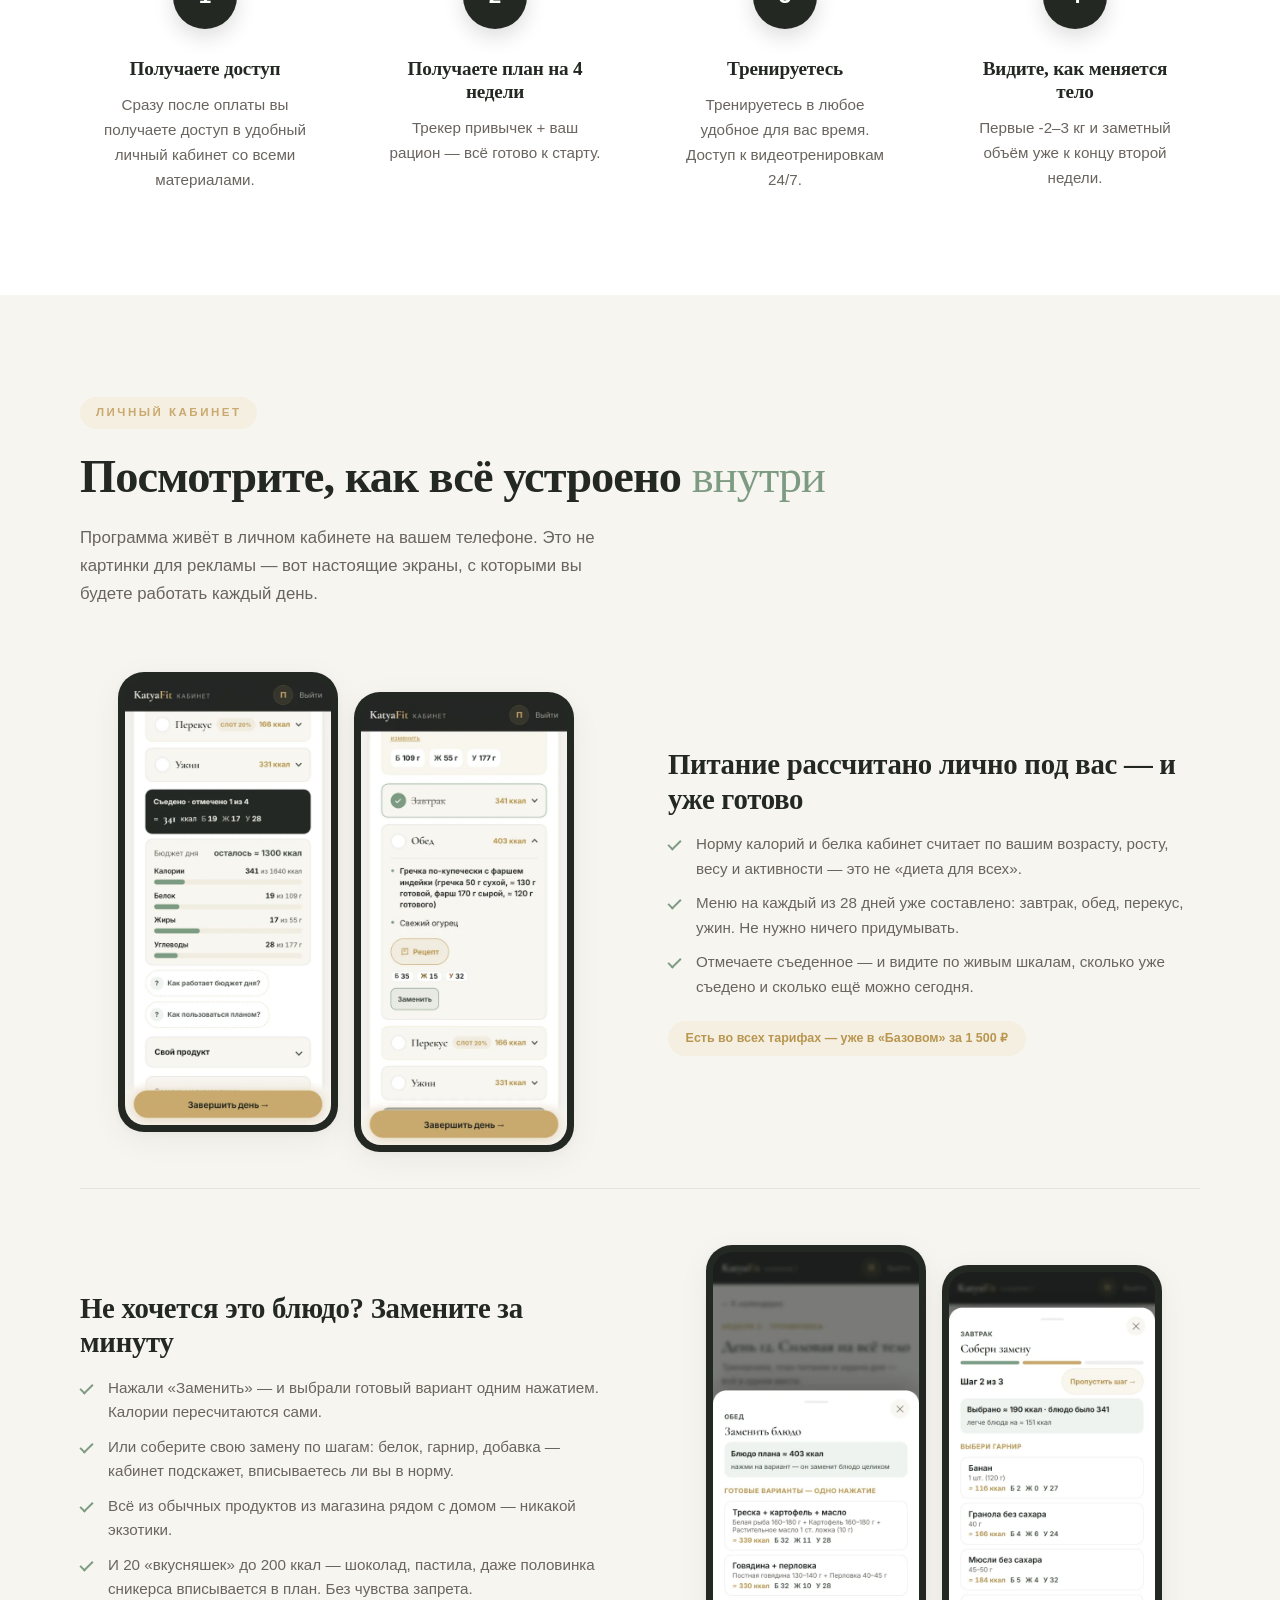
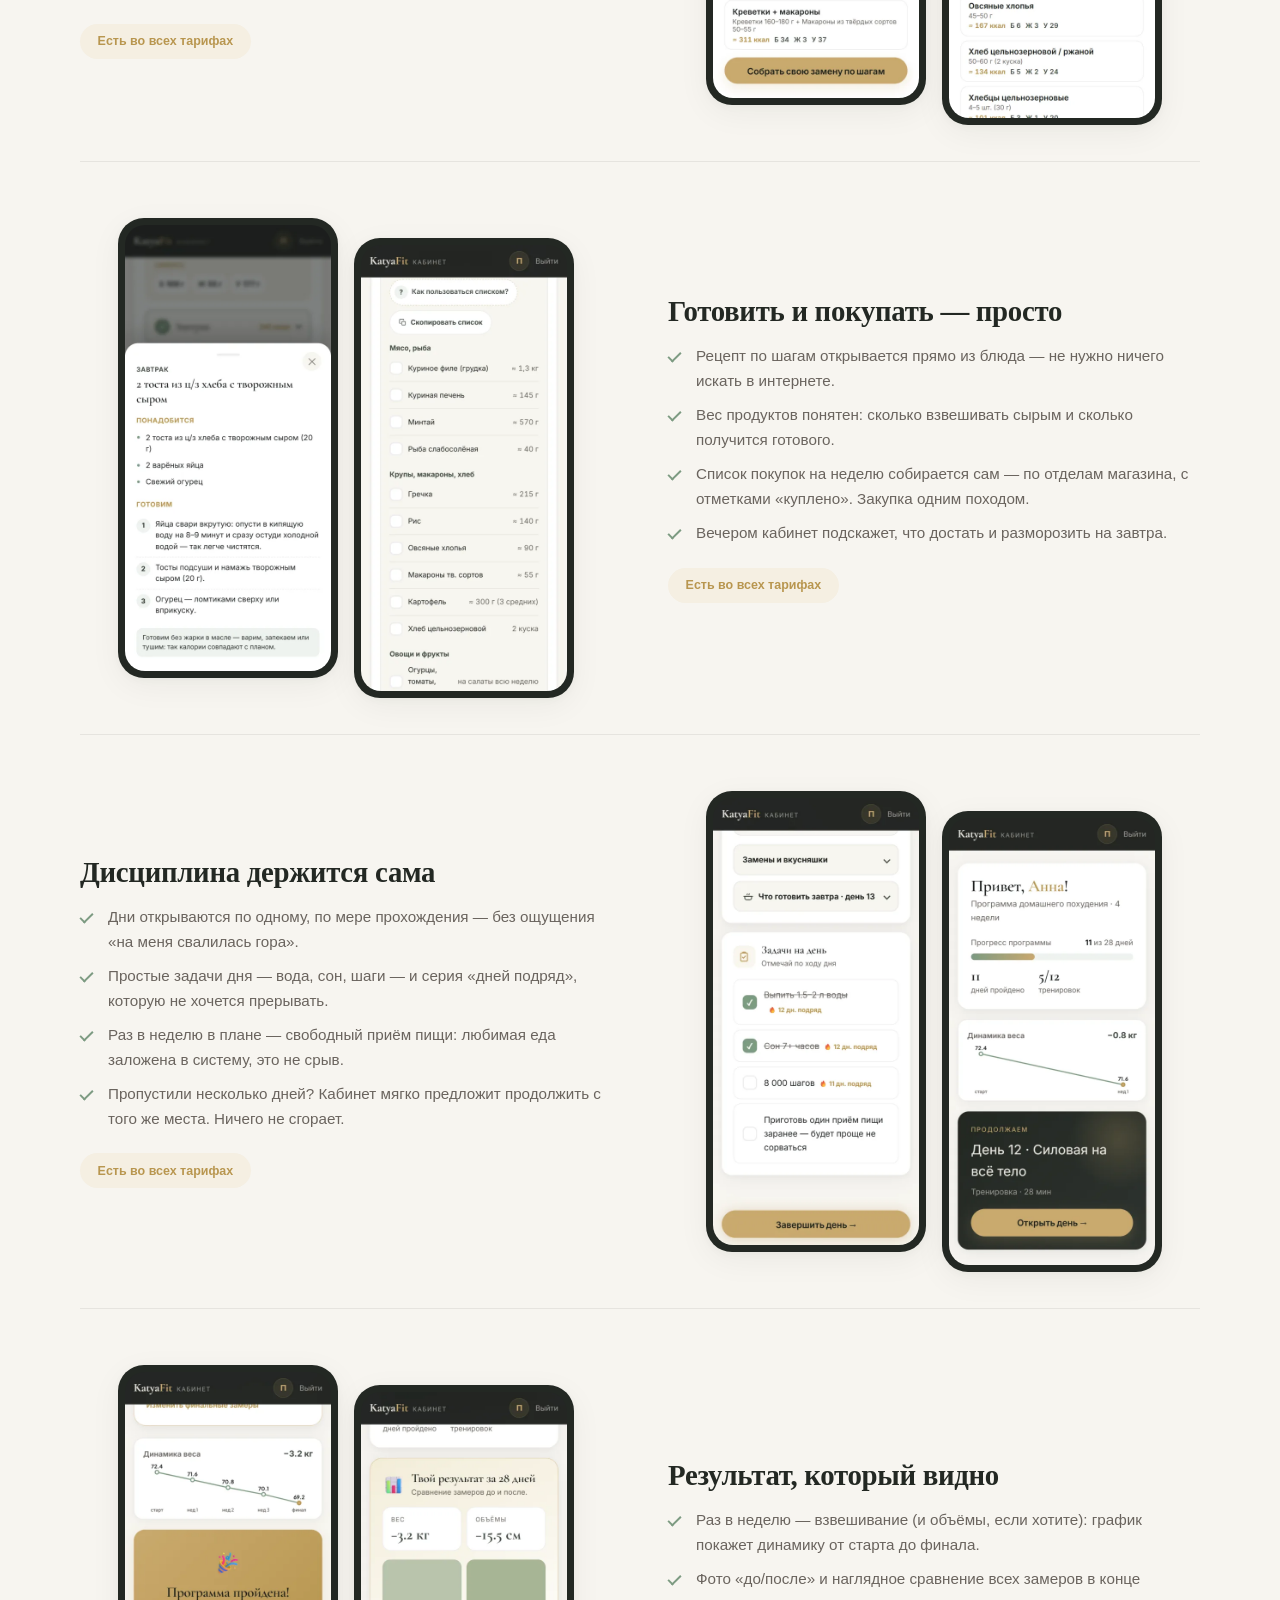
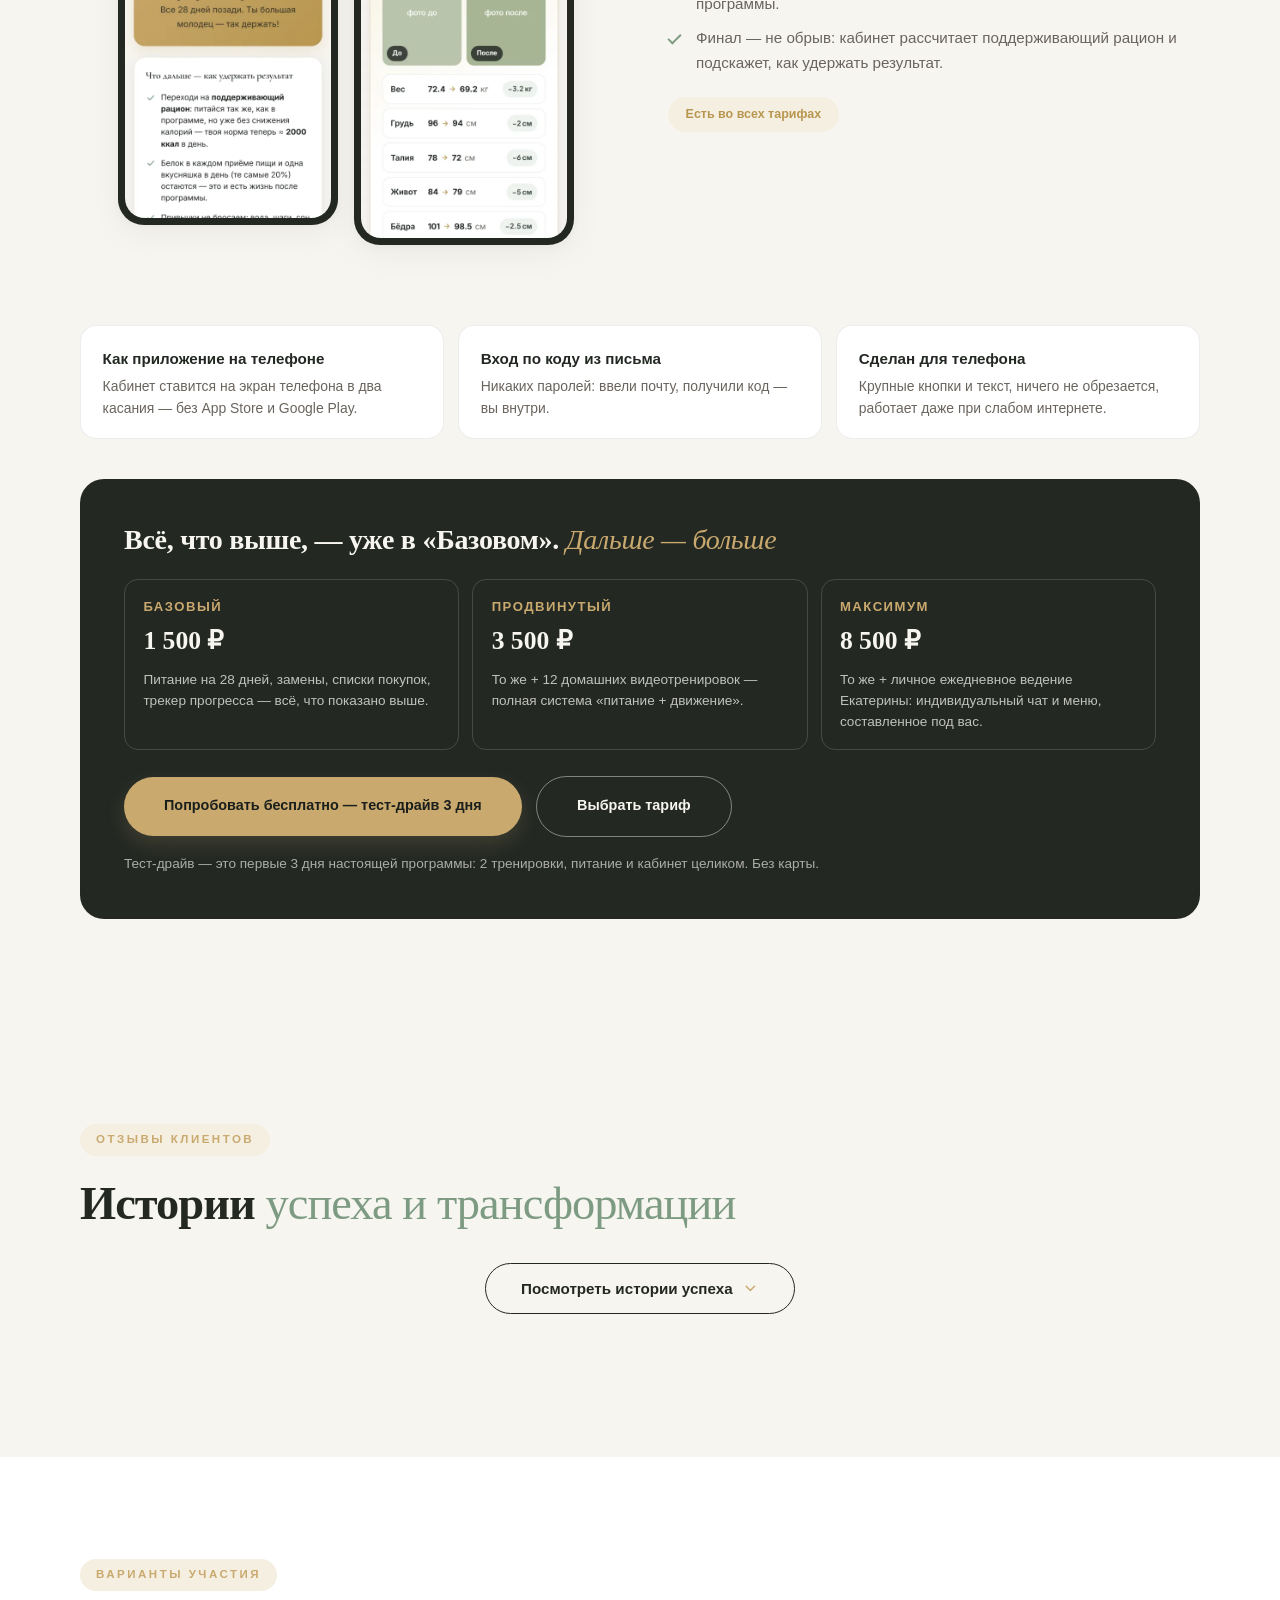
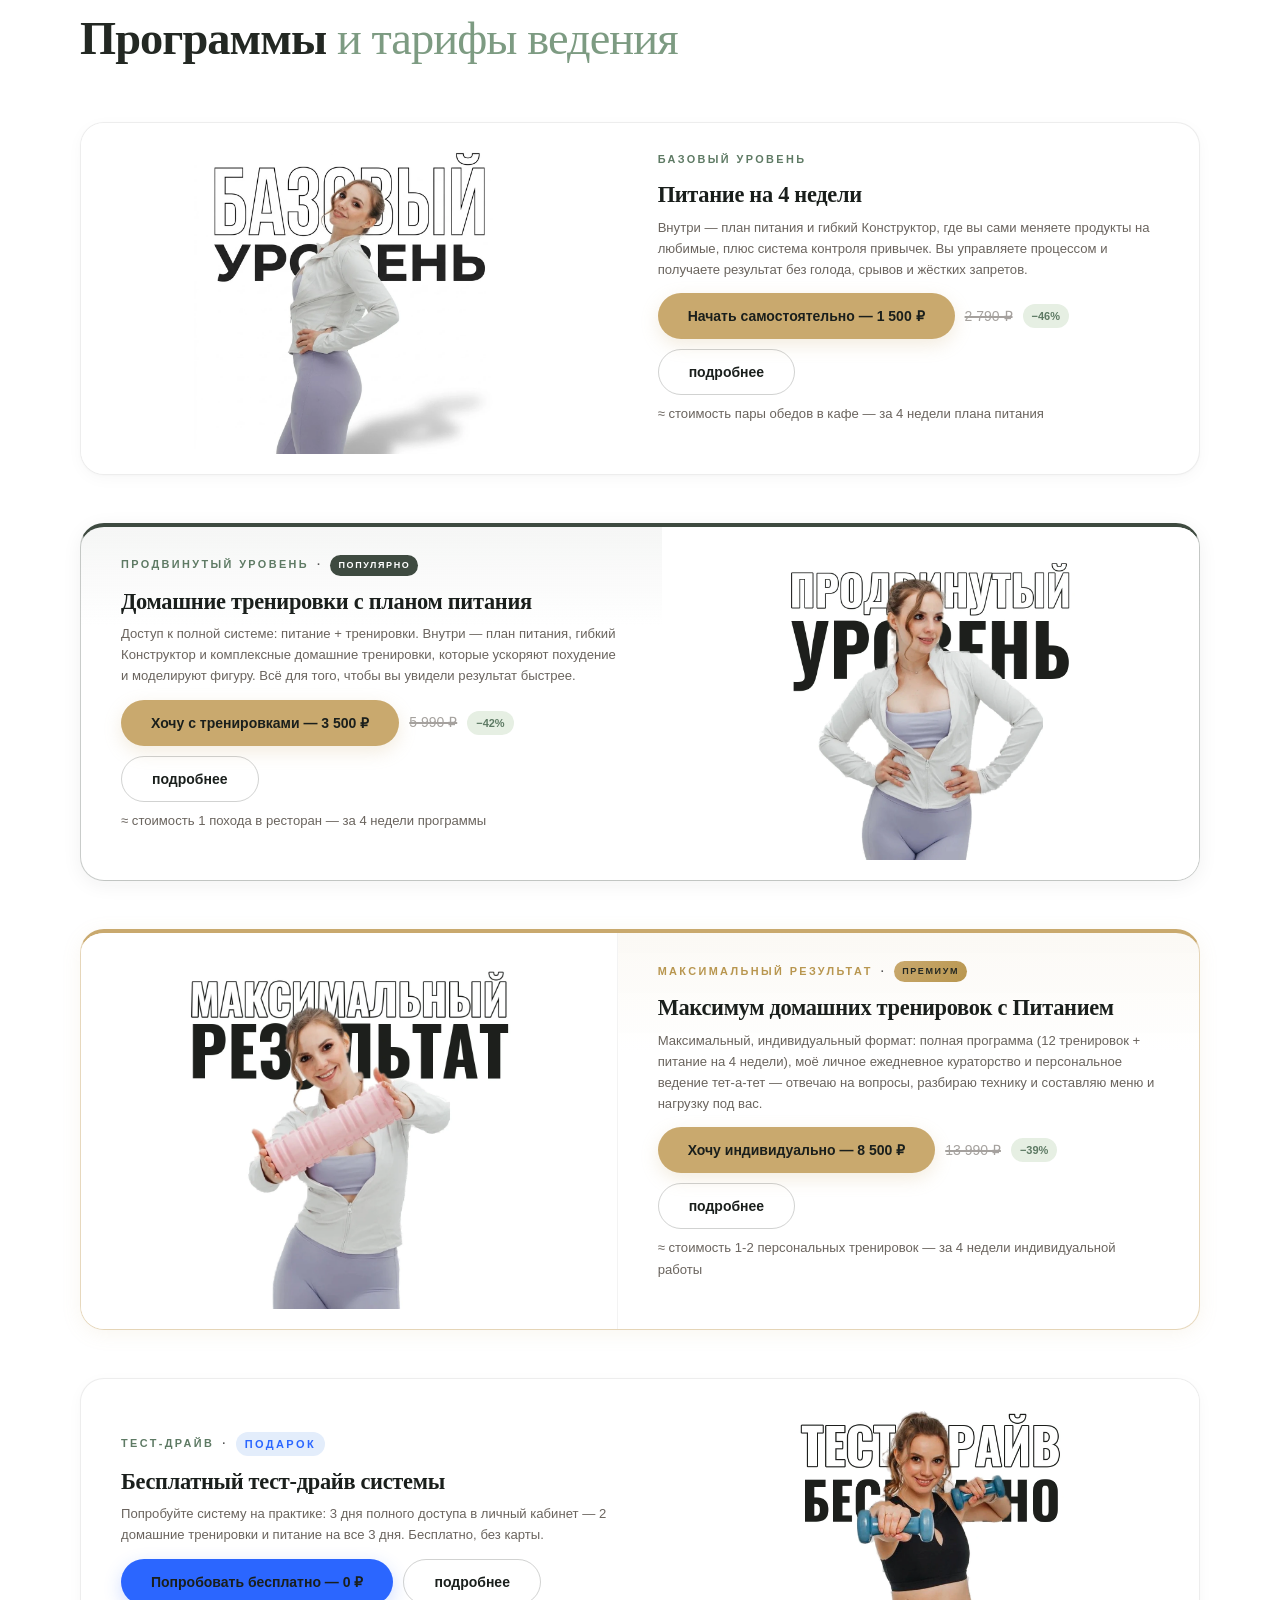
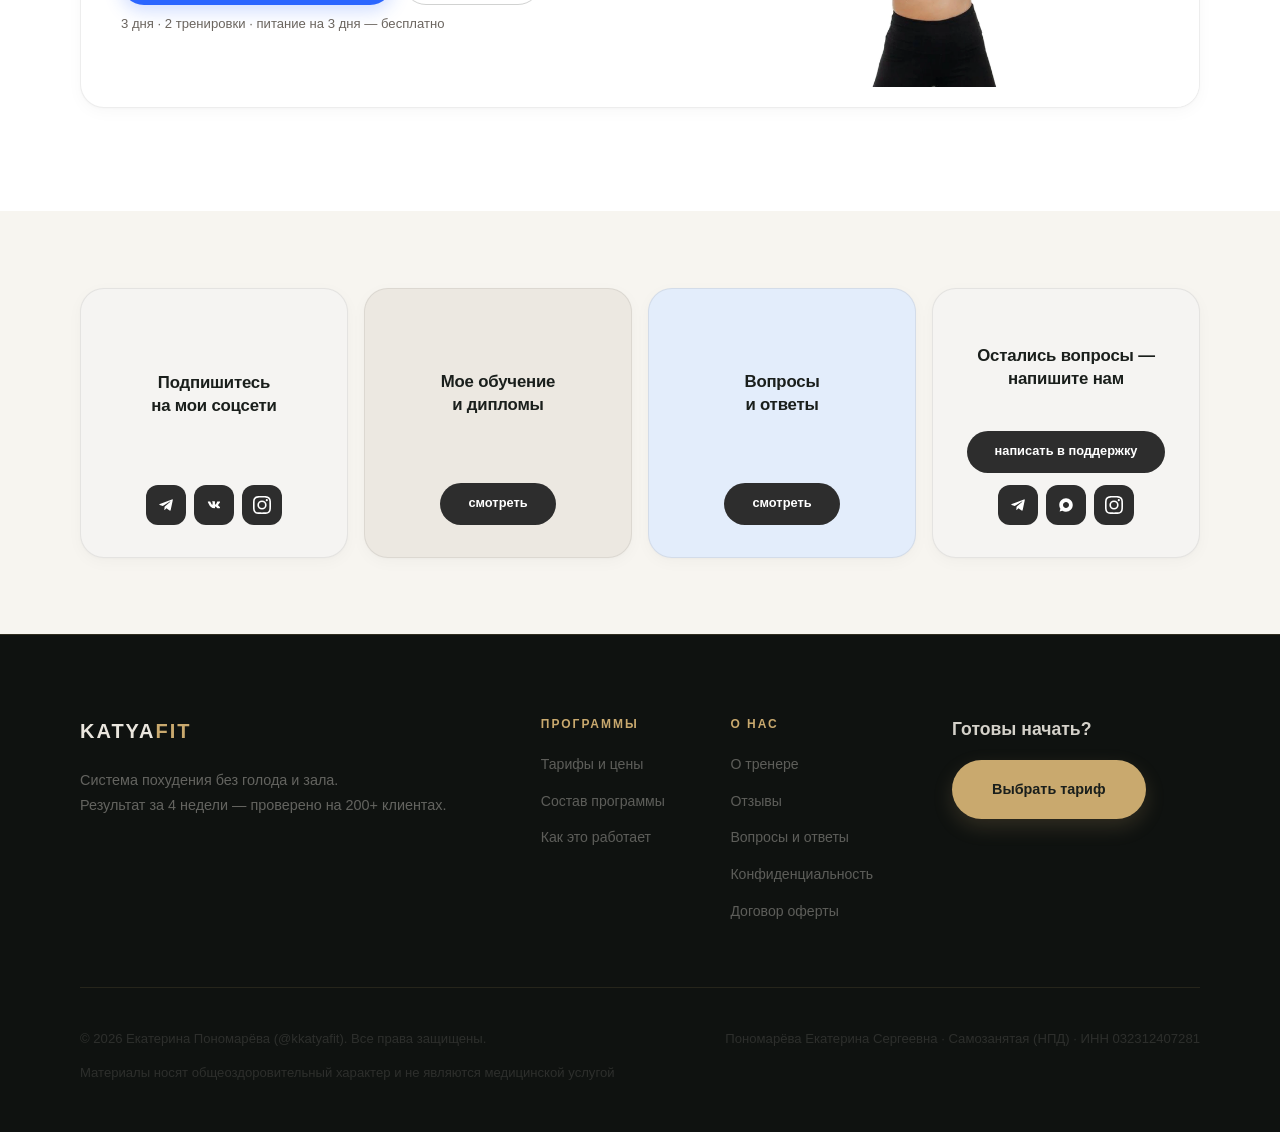
==== commit c40a2702: "Deploy landing from 74b3d8d" ====
--- a/index.html
+++ b/index.html
@@ -4,7 +4,7 @@
     <meta charset="UTF-8">
     <meta name="viewport" content="width=device-width, initial-scale=1.0, viewport-fit=cover">
     <!-- Анти-кликджекинг: X-Frame-Options пропал на GitHub Pages -> фрейм-бастер (frame-ancestors в <meta> игнорируется). -->
-    <script src="js/frame-buster.js?v=4.0.29"></script>
+    <script src="js/frame-buster.js?v=4.0.31"></script>
     <title>Екатерина | Фитнес-тренер &amp; Нутрициолог (@kkatyafit)</title>
     <meta name="description" content="Пошаговая система похудения от Екатерины Пономаревой (@kkatyafit). 12 домашних тренировок, конструктор рациона и трекер привычек. Результат за 4 недели.">
     <meta name="robots" content="index, follow">
@@ -22,9 +22,9 @@
     <meta name="twitter:image" content="https://katyafit.ru/katya_hero_profile.webp">
 
     <!-- Favicon -->
-    <link rel="icon" href="favicon.svg?v=4.0.29" type="image/svg+xml">
-    <link rel="icon" href="favicon.png?v=4.0.29" type="image/png">
-    <link rel="apple-touch-icon" href="apple-touch-icon.png?v=4.0.29">
+    <link rel="icon" href="favicon.svg?v=4.0.31" type="image/svg+xml">
+    <link rel="icon" href="favicon.png?v=4.0.31" type="image/png">
+    <link rel="apple-touch-icon" href="apple-touch-icon.png?v=4.0.31">
 
     <!-- Theme color for mobile browsers -->
     <meta name="theme-color" content="#1a1f1c">
@@ -37,21 +37,21 @@
     <link rel="preconnect" href="https://fonts.gstatic.com" crossorigin>
     <link href="https://fonts.googleapis.com/css2?family=Cormorant+Garamond:wght@400;500;600;700&family=Inter:wght@300;400;500;600;700&family=Montserrat:wght@500;600;700&family=Plus+Jakarta+Sans:wght@500;600;700;800&display=swap" rel="stylesheet">
 
-    <link rel="stylesheet" href="css/base.css?v=4.0.29">
-    <link rel="stylesheet" href="css/home.css?v=4.0.29">
-    <link rel="stylesheet" href="css/sections.css?v=4.0.29">
-    <link rel="stylesheet" href="css/forms.css?v=4.0.29">
-    <link rel="stylesheet" href="css/footer.css?v=4.0.29">
-    <link rel="stylesheet" href="css/widgets.css?v=4.0.29">
-    <link rel="stylesheet" href="css/trainer.css?v=4.0.29">
-    <link rel="stylesheet" href="css/trainer-experience.css?v=4.0.29">
+    <link rel="stylesheet" href="css/base.css?v=4.0.31">
+    <link rel="stylesheet" href="css/home.css?v=4.0.31">
+    <link rel="stylesheet" href="css/sections.css?v=4.0.31">
+    <link rel="stylesheet" href="css/forms.css?v=4.0.31">
+    <link rel="stylesheet" href="css/footer.css?v=4.0.31">
+    <link rel="stylesheet" href="css/widgets.css?v=4.0.31">
+    <link rel="stylesheet" href="css/trainer.css?v=4.0.31">
+    <link rel="stylesheet" href="css/trainer-experience.css?v=4.0.31">
 
     <!-- Content-Security-Policy (#9) -->
     <meta http-equiv="Content-Security-Policy" content="default-src 'self'; script-src 'self' https://mc.yandex.ru; style-src 'self' https://fonts.googleapis.com 'unsafe-inline'; font-src https://fonts.gstatic.com; img-src 'self' data: https://mc.yandex.ru; connect-src 'self' https://api.telegram.org https://mc.yandex.ru https://*.ingest.de.sentry.io; frame-ancestors 'none';">
 
     <!-- Sentry: автосбор JS-ошибок -> Telegram (проект landing, org katyafitru; тот же воркфлоу, что у кабинета) -->
-    <script src="js/vendor/sentry.js?v=4.0.29"></script>
-    <script src="js/sentry-init.js?v=4.0.29"></script>
+    <script src="js/vendor/sentry.js?v=4.0.31"></script>
+    <script src="js/sentry-init.js?v=4.0.31"></script>
     <meta http-equiv="X-Content-Type-Options" content="nosniff">
     <meta http-equiv="Referrer-Policy" content="strict-origin-when-cross-origin">
 
@@ -617,7 +617,7 @@
                     <!-- Карточка 2: КУРАТОР (ПОПУЛЯРНО) -->
                     <div class="card card--popular card--reverse" id="card-2">
                         <div class="card-left">
-                            <img src="katya_advanced_v3.webp" alt="Екатерина Пономарёва — курс Кураторство" class="card-base-img" width="1024" height="1024" loading="lazy">
+                            <img src="katya_advanced_v3.webp" alt="Екатерина Пономарёва — Домашние тренировки с планом питания" class="card-base-img" width="1024" height="1024" loading="lazy">
                         </div>
                         <div class="card-right">
                             <div class="card-label">
@@ -633,7 +633,7 @@
                                 быстрее.
                             </p>
                             <div class="card-actions">
-                                <a href="cart.html?plan=curator" class="btn btn-primary">Хочу с поддержкой — 3&nbsp;500&nbsp;₽</a>
+                                <a href="cart.html?plan=curator" class="btn btn-primary">Хочу с тренировками — 3&nbsp;500&nbsp;₽</a>
                                 <span class="old-price">5&nbsp;990&nbsp;₽</span>
                                 <span class="discount-badge">−42%</span>
                                 <button class="btn btn-secondary btn-toggle" data-target="features-2">подробнее</button>
@@ -869,7 +869,7 @@
         </div>
     </div>
 
-    <script src="js/components.js?v=4.0.29" defer></script>
-    <script src="js/main.js?v=4.0.29" defer></script>
+    <script src="js/components.js?v=4.0.31" defer></script>
+    <script src="js/main.js?v=4.0.31" defer></script>
 </body>
 </html>
--- a/css/forms.css
+++ b/css/forms.css
@@ -239,6 +239,42 @@
     color: var(--text-muted);
     margin-top: 0.4rem;
     line-height: 1.5;
+}
+
+/* Подсказка про опечатку в адресе почты (mail.ry вместо mail.ru).
+   Намеренно НЕ красная и поле ошибкой не подсвечивает: адрес может быть и
+   правда необычным. Задача — дать заметить, решает человек. */
+.form-suggest {
+    display: none;
+    font-size: 0.82rem;
+    line-height: 1.5;
+    color: var(--text-main);
+    margin-top: 0.45rem;
+    padding: 0.5rem 0.7rem;
+    background: rgba(201, 169, 110, 0.14);
+    border-left: 3px solid var(--accent-coral);
+    border-radius: 0 6px 6px 0;
+}
+
+.form-suggest.is-shown {
+    display: block;
+}
+
+.form-suggest__fix {
+    font: inherit;
+    font-weight: 700;
+    color: var(--accent-coral-hover);
+    background: none;
+    border: 0;
+    padding: 0;
+    cursor: pointer;
+    text-decoration: underline;
+    text-underline-offset: 2px;
+}
+
+.form-suggest__fix:hover,
+.form-suggest__fix:focus-visible {
+    color: var(--text-main);
 }
 
 .form-textarea {
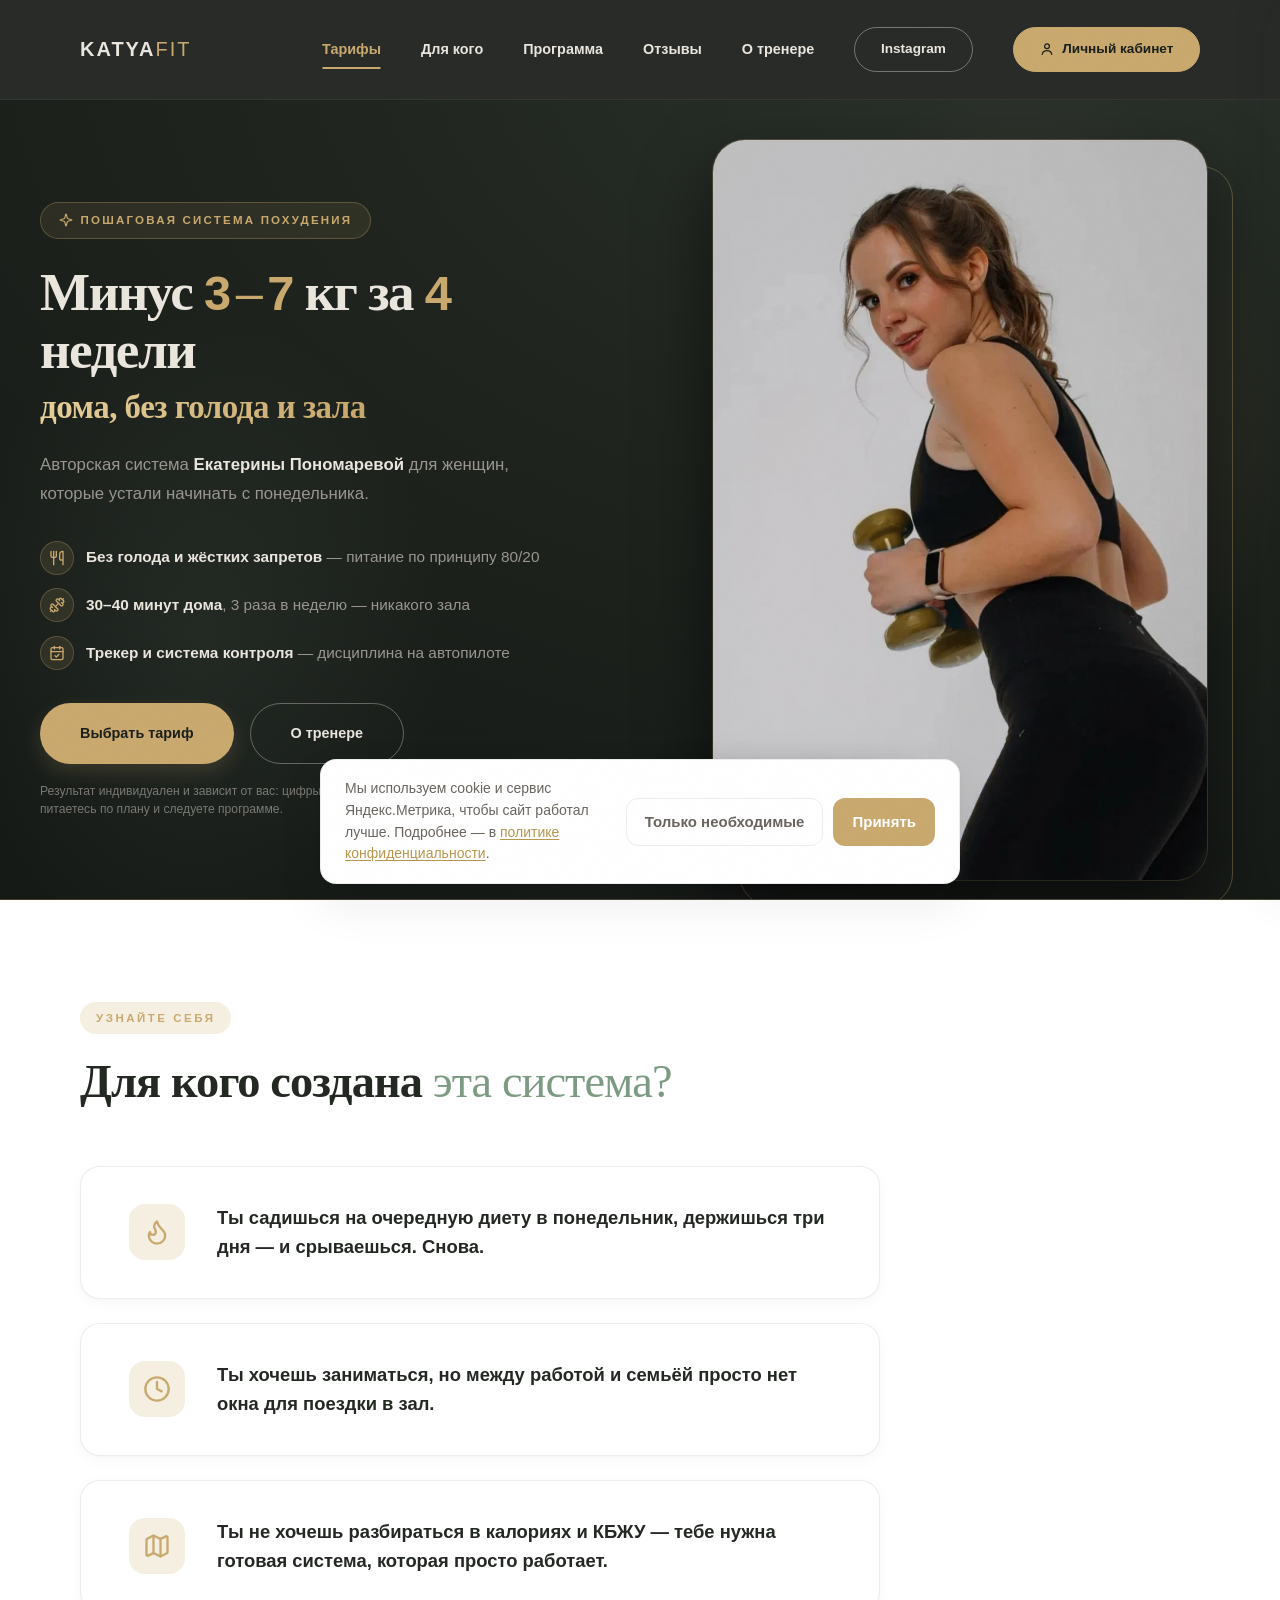
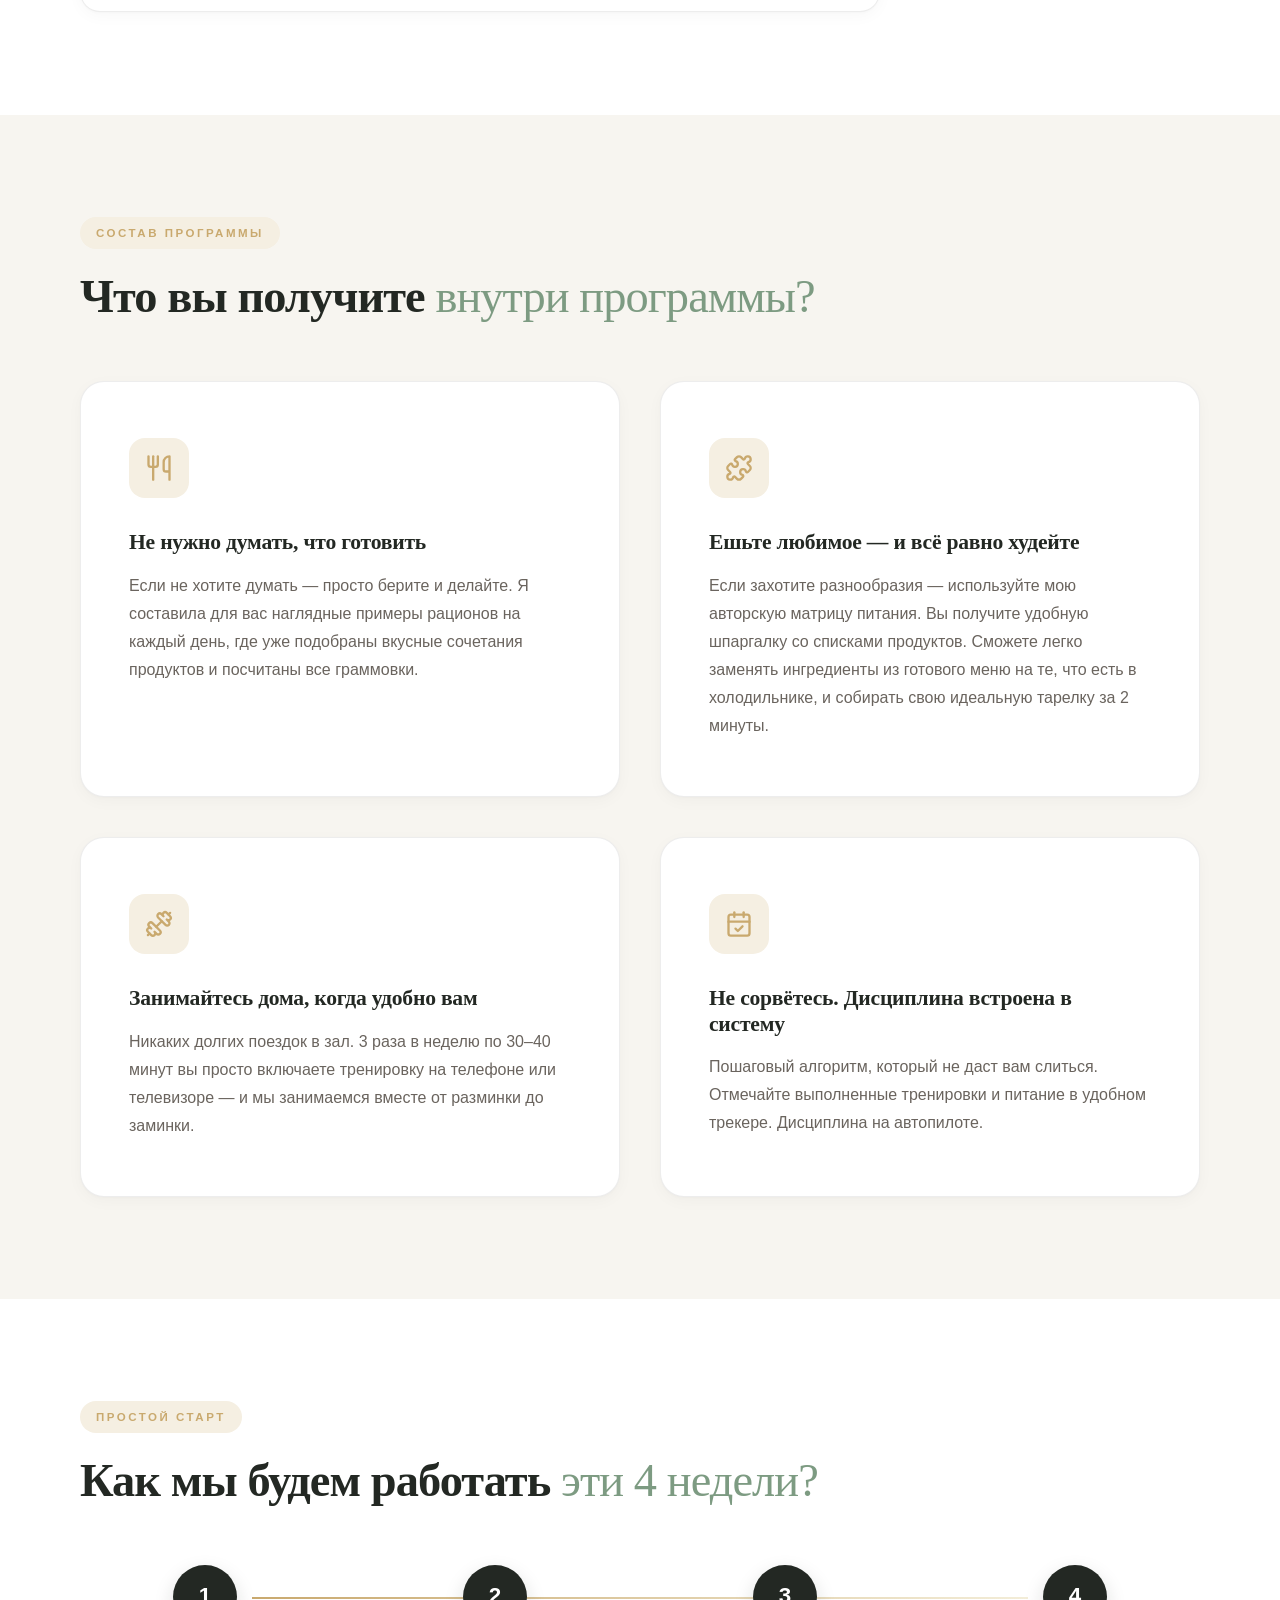
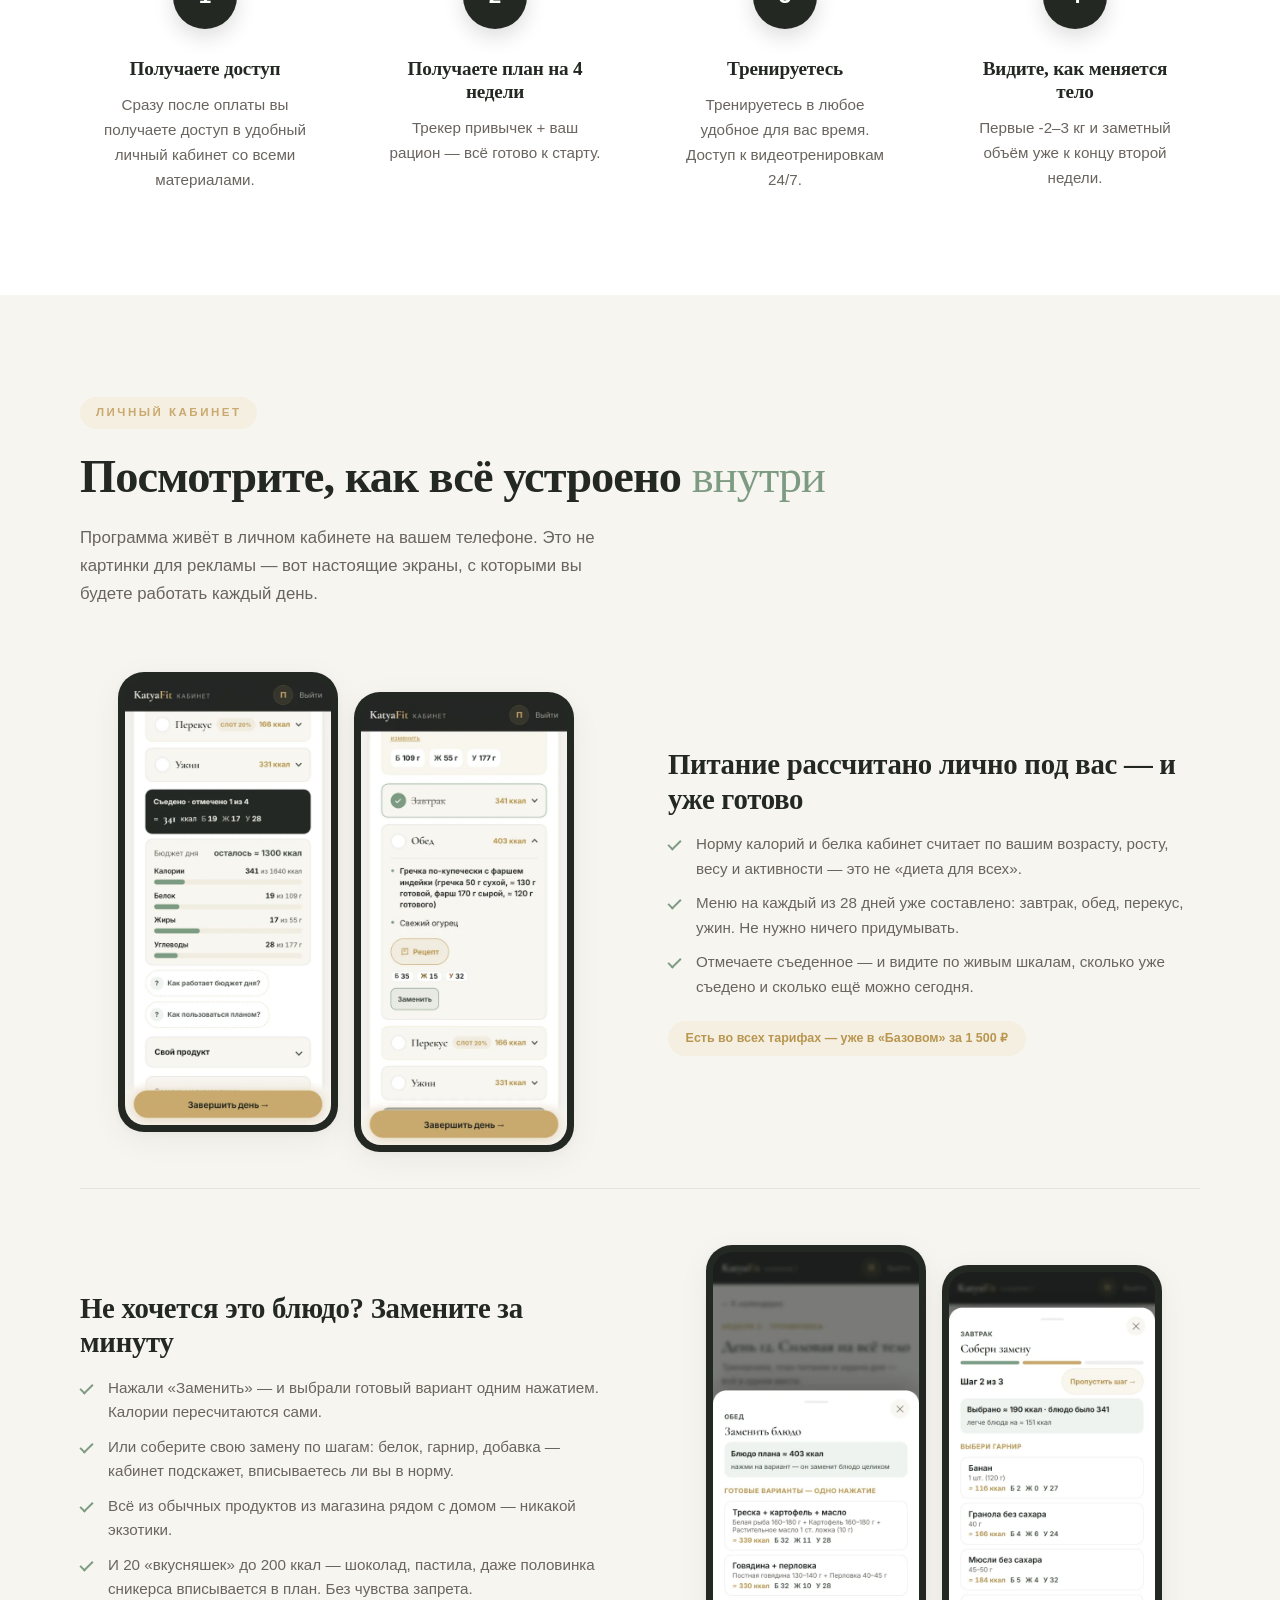
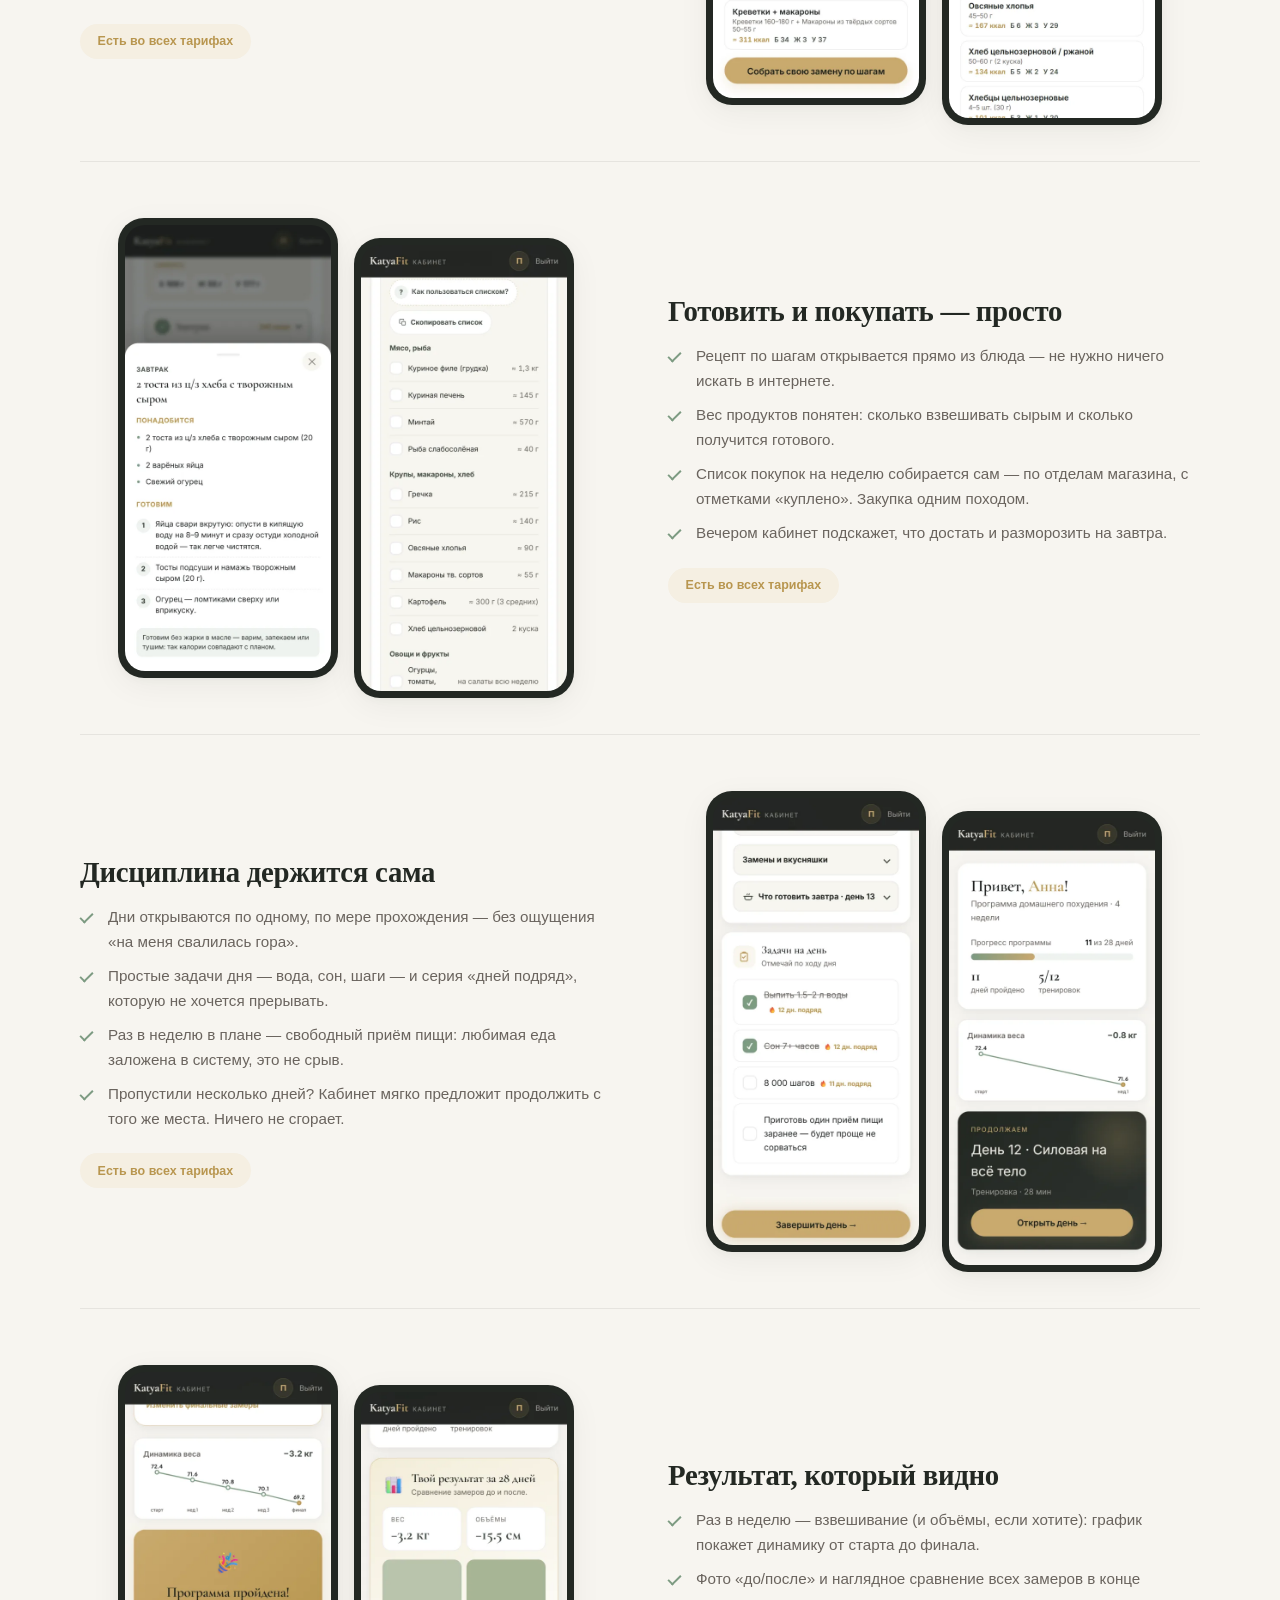
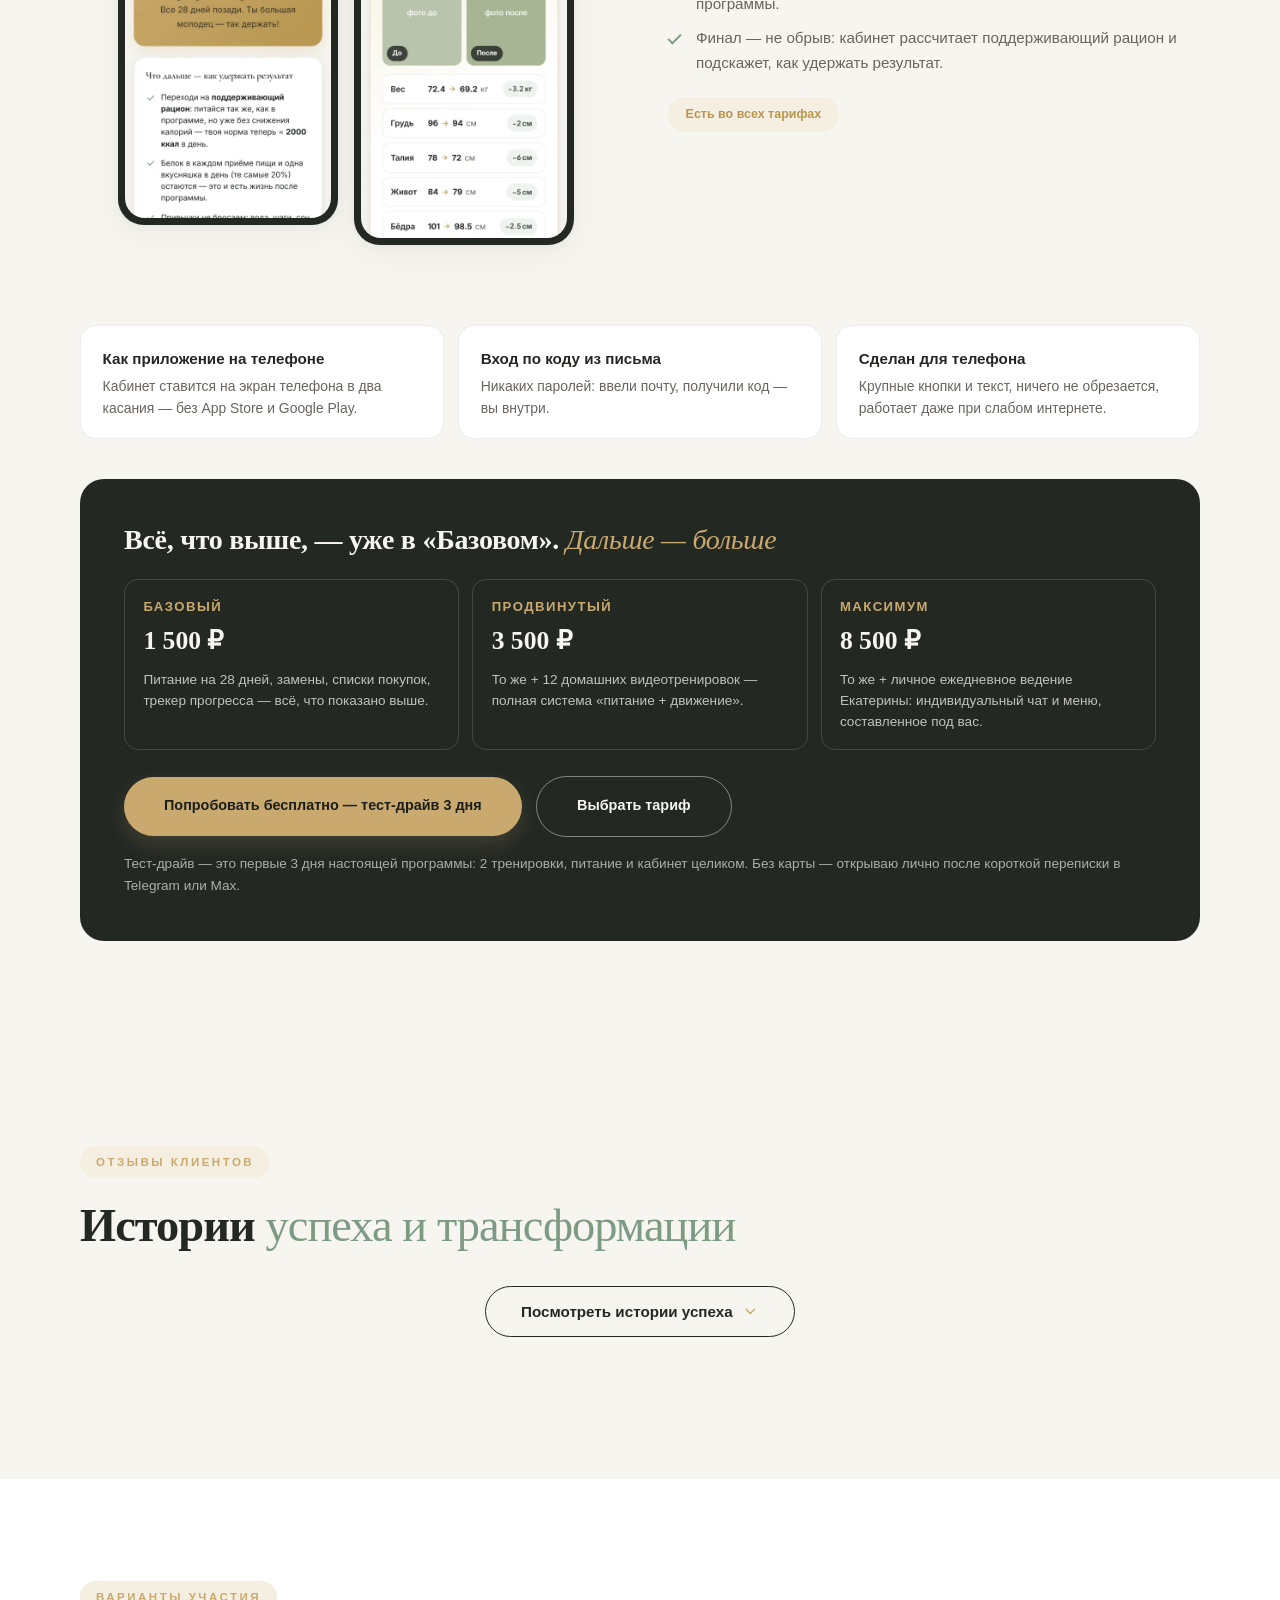
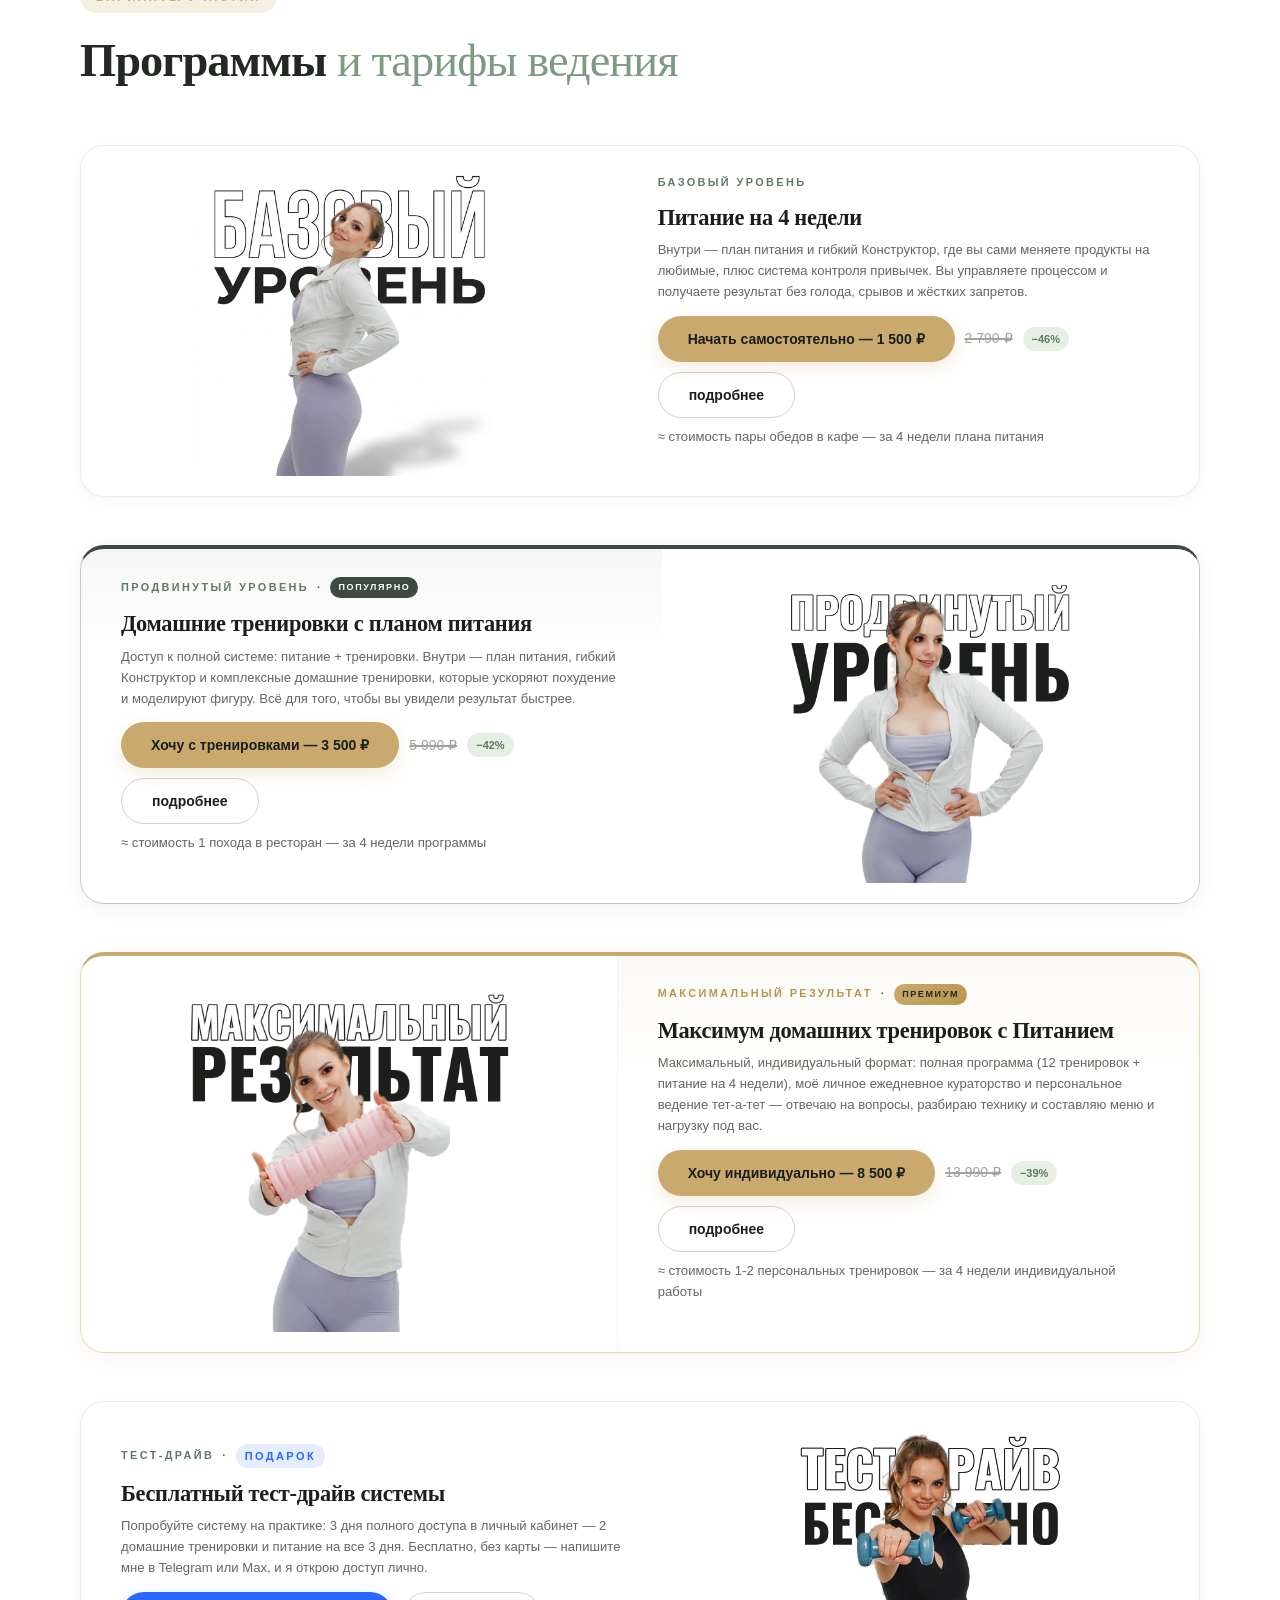
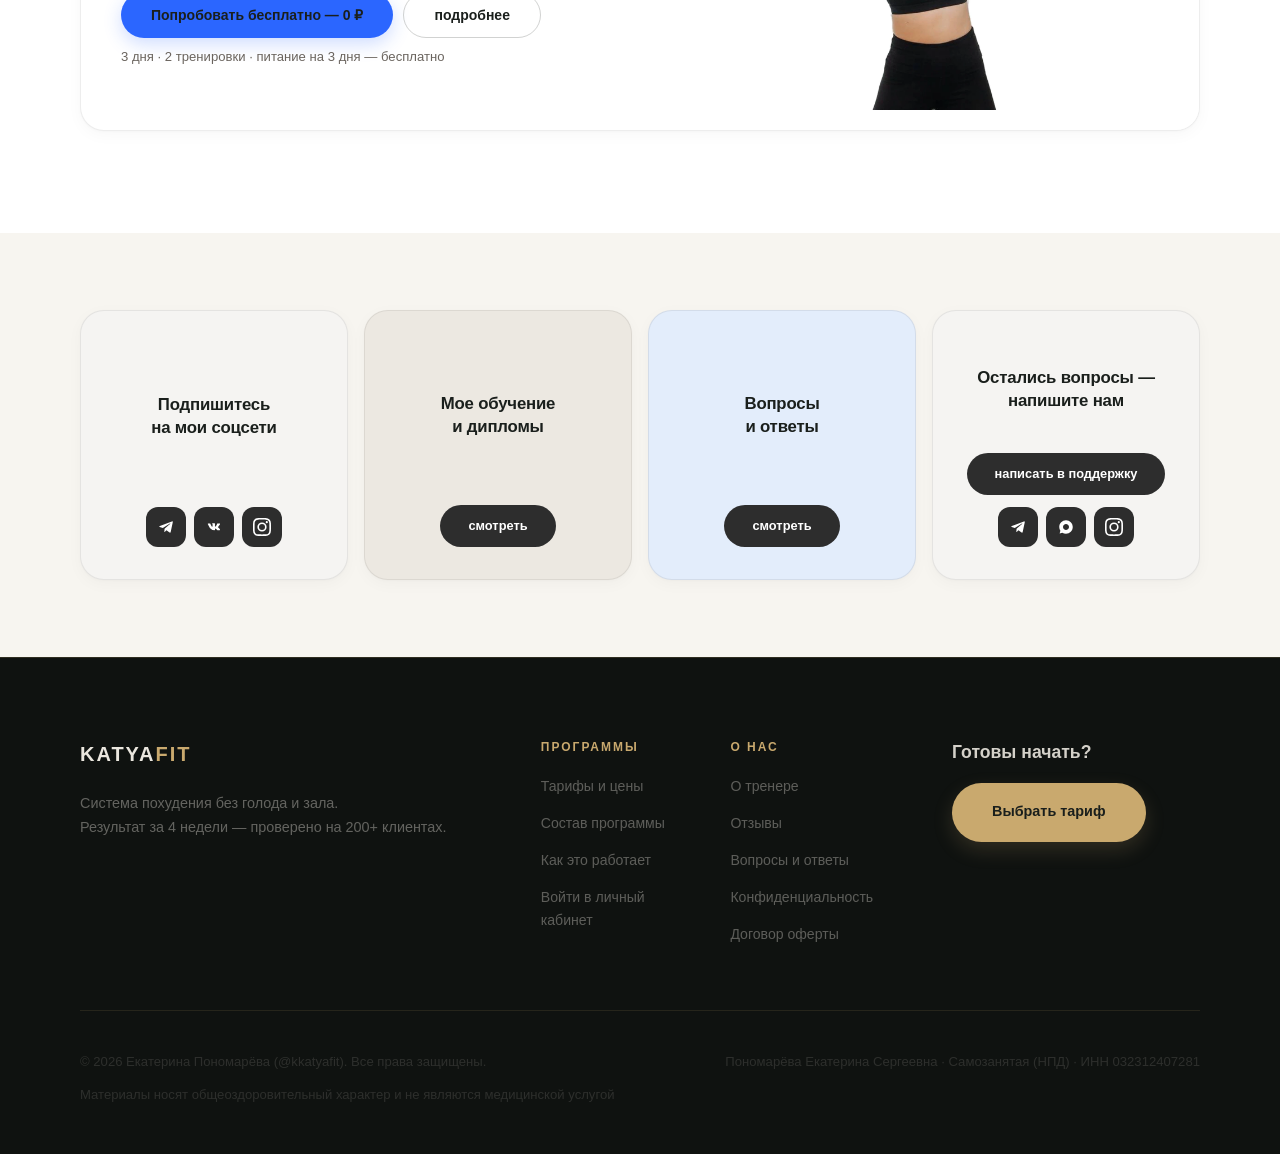
==== commit 1c011848: "Deploy landing from dfa0e0c" ====
--- a/index.html
+++ b/index.html
@@ -4,7 +4,7 @@
     <meta charset="UTF-8">
     <meta name="viewport" content="width=device-width, initial-scale=1.0, viewport-fit=cover">
     <!-- Анти-кликджекинг: X-Frame-Options пропал на GitHub Pages -> фрейм-бастер (frame-ancestors в <meta> игнорируется). -->
-    <script src="js/frame-buster.js?v=4.0.31"></script>
+    <script src="js/frame-buster.js?v=4.0.33"></script>
     <title>Екатерина | Фитнес-тренер &amp; Нутрициолог (@kkatyafit)</title>
     <meta name="description" content="Пошаговая система похудения от Екатерины Пономаревой (@kkatyafit). 12 домашних тренировок, конструктор рациона и трекер привычек. Результат за 4 недели.">
     <meta name="robots" content="index, follow">
@@ -22,9 +22,9 @@
     <meta name="twitter:image" content="https://katyafit.ru/katya_hero_profile.webp">
 
     <!-- Favicon -->
-    <link rel="icon" href="favicon.svg?v=4.0.31" type="image/svg+xml">
-    <link rel="icon" href="favicon.png?v=4.0.31" type="image/png">
-    <link rel="apple-touch-icon" href="apple-touch-icon.png?v=4.0.31">
+    <link rel="icon" href="favicon.svg?v=4.0.33" type="image/svg+xml">
+    <link rel="icon" href="favicon.png?v=4.0.33" type="image/png">
+    <link rel="apple-touch-icon" href="apple-touch-icon.png?v=4.0.33">
 
     <!-- Theme color for mobile browsers -->
     <meta name="theme-color" content="#1a1f1c">
@@ -37,21 +37,21 @@
     <link rel="preconnect" href="https://fonts.gstatic.com" crossorigin>
     <link href="https://fonts.googleapis.com/css2?family=Cormorant+Garamond:wght@400;500;600;700&family=Inter:wght@300;400;500;600;700&family=Montserrat:wght@500;600;700&family=Plus+Jakarta+Sans:wght@500;600;700;800&display=swap" rel="stylesheet">
 
-    <link rel="stylesheet" href="css/base.css?v=4.0.31">
-    <link rel="stylesheet" href="css/home.css?v=4.0.31">
-    <link rel="stylesheet" href="css/sections.css?v=4.0.31">
-    <link rel="stylesheet" href="css/forms.css?v=4.0.31">
-    <link rel="stylesheet" href="css/footer.css?v=4.0.31">
-    <link rel="stylesheet" href="css/widgets.css?v=4.0.31">
-    <link rel="stylesheet" href="css/trainer.css?v=4.0.31">
-    <link rel="stylesheet" href="css/trainer-experience.css?v=4.0.31">
+    <link rel="stylesheet" href="css/base.css?v=4.0.33">
+    <link rel="stylesheet" href="css/home.css?v=4.0.33">
+    <link rel="stylesheet" href="css/sections.css?v=4.0.33">
+    <link rel="stylesheet" href="css/forms.css?v=4.0.33">
+    <link rel="stylesheet" href="css/footer.css?v=4.0.33">
+    <link rel="stylesheet" href="css/widgets.css?v=4.0.33">
+    <link rel="stylesheet" href="css/trainer.css?v=4.0.33">
+    <link rel="stylesheet" href="css/trainer-experience.css?v=4.0.33">
 
     <!-- Content-Security-Policy (#9) -->
     <meta http-equiv="Content-Security-Policy" content="default-src 'self'; script-src 'self' https://mc.yandex.ru; style-src 'self' https://fonts.googleapis.com 'unsafe-inline'; font-src https://fonts.gstatic.com; img-src 'self' data: https://mc.yandex.ru; connect-src 'self' https://api.telegram.org https://mc.yandex.ru https://*.ingest.de.sentry.io; frame-ancestors 'none';">
 
     <!-- Sentry: автосбор JS-ошибок -> Telegram (проект landing, org katyafitru; тот же воркфлоу, что у кабинета) -->
-    <script src="js/vendor/sentry.js?v=4.0.31"></script>
-    <script src="js/sentry-init.js?v=4.0.31"></script>
+    <script src="js/vendor/sentry.js?v=4.0.33"></script>
+    <script src="js/sentry-init.js?v=4.0.33"></script>
     <meta http-equiv="X-Content-Type-Options" content="nosniff">
     <meta http-equiv="Referrer-Policy" content="strict-origin-when-cross-origin">
 
@@ -365,10 +365,10 @@
                         </div>
                     </div>
                     <div class="cab-try">
-                        <a href="cart.html?plan=free" class="btn btn-primary">Попробовать бесплатно — тест-драйв 3 дня</a>
+                        <a href="test-drive.html" class="btn btn-primary">Попробовать бесплатно — тест-драйв 3 дня</a>
                         <a href="#rates" class="btn btn-secondary">Выбрать тариф</a>
                     </div>
-                    <p class="cab-tiers-note">Тест-драйв — это первые 3 дня настоящей программы: 2 тренировки, питание и кабинет целиком. Без карты.</p>
+                    <p class="cab-tiers-note">Тест-драйв — это первые 3 дня настоящей программы: 2 тренировки, питание и кабинет целиком. Без карты — открываю лично после короткой переписки в Telegram или Max.</p>
                 </div>
             </div>
         </section>
@@ -702,10 +702,11 @@
                             <h3 class="card-title">Бесплатный тест-драйв системы</h3>
                             <p class="card-desc">
                                 Попробуйте систему на практике: 3 дня полного доступа в личный кабинет —
-                                2 домашние тренировки и питание на все 3 дня. Бесплатно, без карты.
+                                2 домашние тренировки и питание на все 3 дня. Бесплатно, без карты —
+                                напишите мне в Telegram или Max, и я открою доступ лично.
                             </p>
                             <div class="card-actions">
-                                <a href="cart.html?plan=free" class="btn btn-primary btn-primary--free">Попробовать бесплатно — 0&nbsp;₽</a>
+                                <a href="test-drive.html" class="btn btn-primary btn-primary--free">Попробовать бесплатно — 0&nbsp;₽</a>
                                 <button class="btn btn-secondary btn-toggle" data-target="features-4">подробнее</button>
                             </div>
                             <p class="price-context">3 дня · 2 тренировки · питание на 3 дня — бесплатно</p>
@@ -869,7 +870,7 @@
         </div>
     </div>
 
-    <script src="js/components.js?v=4.0.31" defer></script>
-    <script src="js/main.js?v=4.0.31" defer></script>
+    <script src="js/components.js?v=4.0.33" defer></script>
+    <script src="js/main.js?v=4.0.33" defer></script>
 </body>
 </html>
--- a/css/home.css
+++ b/css/home.css
@@ -438,6 +438,52 @@
 .header-dark .menu-toggle-icon::before,
 .header-dark .menu-toggle-icon::after {
     background-color: var(--light);
+}
+
+/* Вход в личный кабинет (lk.katyafit.ru). На компьютере — золотая «пилюля»
+   последней в меню; на телефоне меню спрятано в бургер, поэтому отдельная
+   кнопка «Войти» стоит прямо в шапке рядом с бургером. */
+.cabinet-ic { flex: none; }
+.btn-nav--cabinet {
+    display: inline-flex;
+    align-items: center;
+    gap: 0.45rem;
+    color: var(--bg-deep);
+    background: var(--accent);
+    border: 1.5px solid var(--accent);
+}
+.btn-nav--cabinet:hover {
+    background: var(--light);
+    border-color: var(--light);
+    color: var(--bg-deep);
+}
+.cab-short { display: none; }
+/* Планшет (769–1100 px): семь пунктов меню не влезают — сжимаем промежутки
+   и сокращаем подпись до «Кабинет». */
+@media (max-width: 1100px) {
+    .nav { gap: 0.9rem; }
+    .nav .nav-link { font-size: 0.85rem; white-space: nowrap; }
+    .nav .btn-nav { padding: 0.55rem 1rem; white-space: nowrap; }
+    .cab-full { display: none; }
+    .cab-short { display: inline; }
+}
+.header-login { display: none; }
+@media (max-width: 768px) {
+    .header-login {
+        display: inline-flex;
+        align-items: center;
+        gap: 0.4rem;
+        margin-left: auto;          /* прижать к бургеру справа */
+        margin-right: 0.6rem;
+        min-height: 40px;
+        padding: 0.45rem 0.95rem;
+        border-radius: 50px;
+        background: var(--accent);
+        color: var(--bg-deep);
+        font-size: 0.85rem;
+        font-weight: 700;
+        white-space: nowrap;
+    }
 }
 
 /* Мобильное меню — кремовый фон, поэтому ссылки тёмные (иначе .header-dark .nav-link белит их) */
--- a/css/trainer.css
+++ b/css/trainer.css
@@ -659,6 +659,27 @@
     justify-content: center;
 }
 
+/* ── Страница «Тест-драйв — напишите Кате» (test-drive.html) ── */
+.td-main { background: var(--bg-deep); }   /* без светлой полосы под шапкой */
+.td-section { min-height: calc(100vh - 100px); display: flex; align-items: center; }
+.td-section .container { width: 100%; }
+.td-steps {
+    list-style: none; counter-reset: td; padding: 0; margin: 0 0 2.25rem;
+    width: 100%; max-width: 460px; text-align: left;
+}
+.td-steps li {
+    counter-increment: td; display: flex; gap: 0.85rem; align-items: flex-start;
+    color: var(--light-muted); font-size: 1rem; line-height: 1.55; margin-bottom: 0.9rem;
+}
+.td-steps li b { color: var(--light); font-weight: 600; }
+.td-steps li::before {
+    content: counter(td); flex: none; width: 1.85rem; height: 1.85rem; border-radius: 50%;
+    display: grid; place-items: center; margin-top: -0.1rem;
+    background: var(--accent); color: var(--bg-deep); font-weight: 700; font-size: 0.9rem;
+}
+.td-note { margin-top: 1.75rem; font-size: 0.92rem; color: var(--light-muted); }
+.td-note a { color: var(--accent); text-decoration: underline; text-underline-offset: 2px; }
+
 /* ── Certificate Viewer Modal (wide) ──────────────────────── */
 .modal-box--wide {
     max-width: 750px;
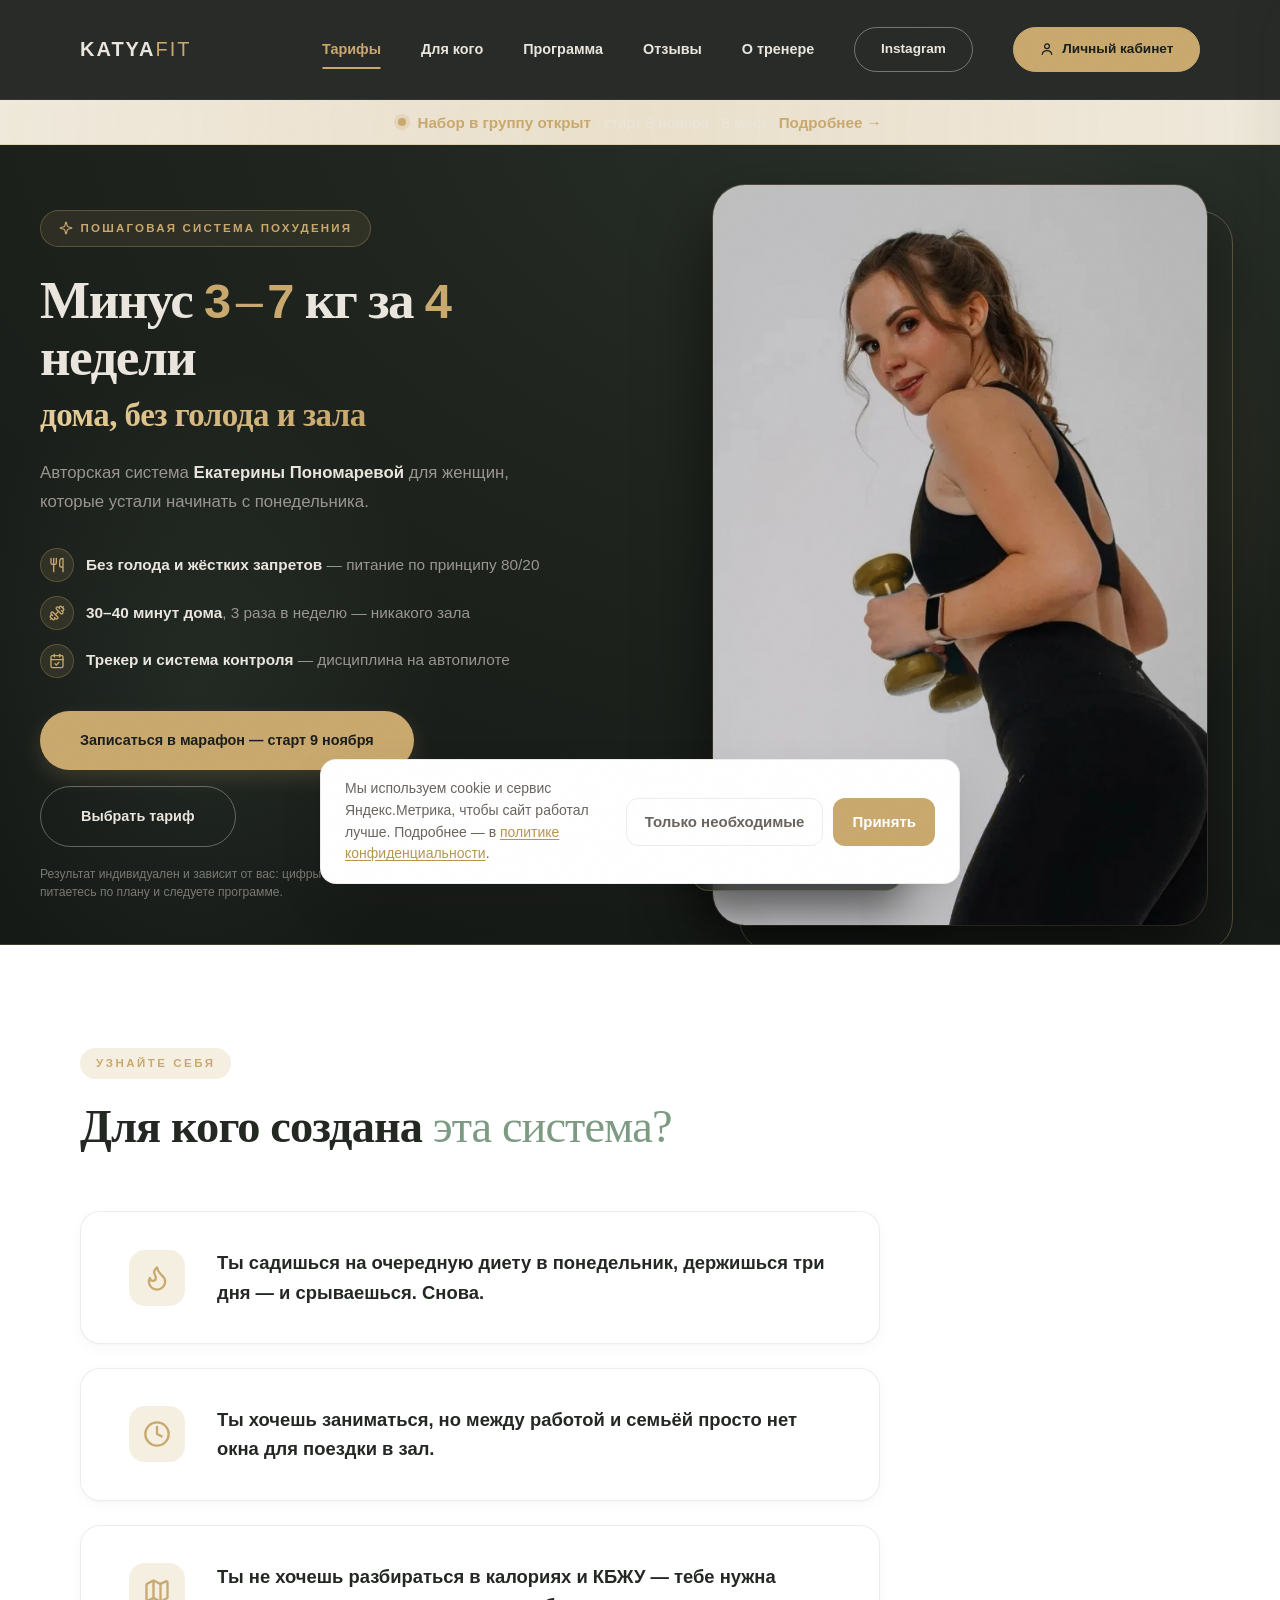
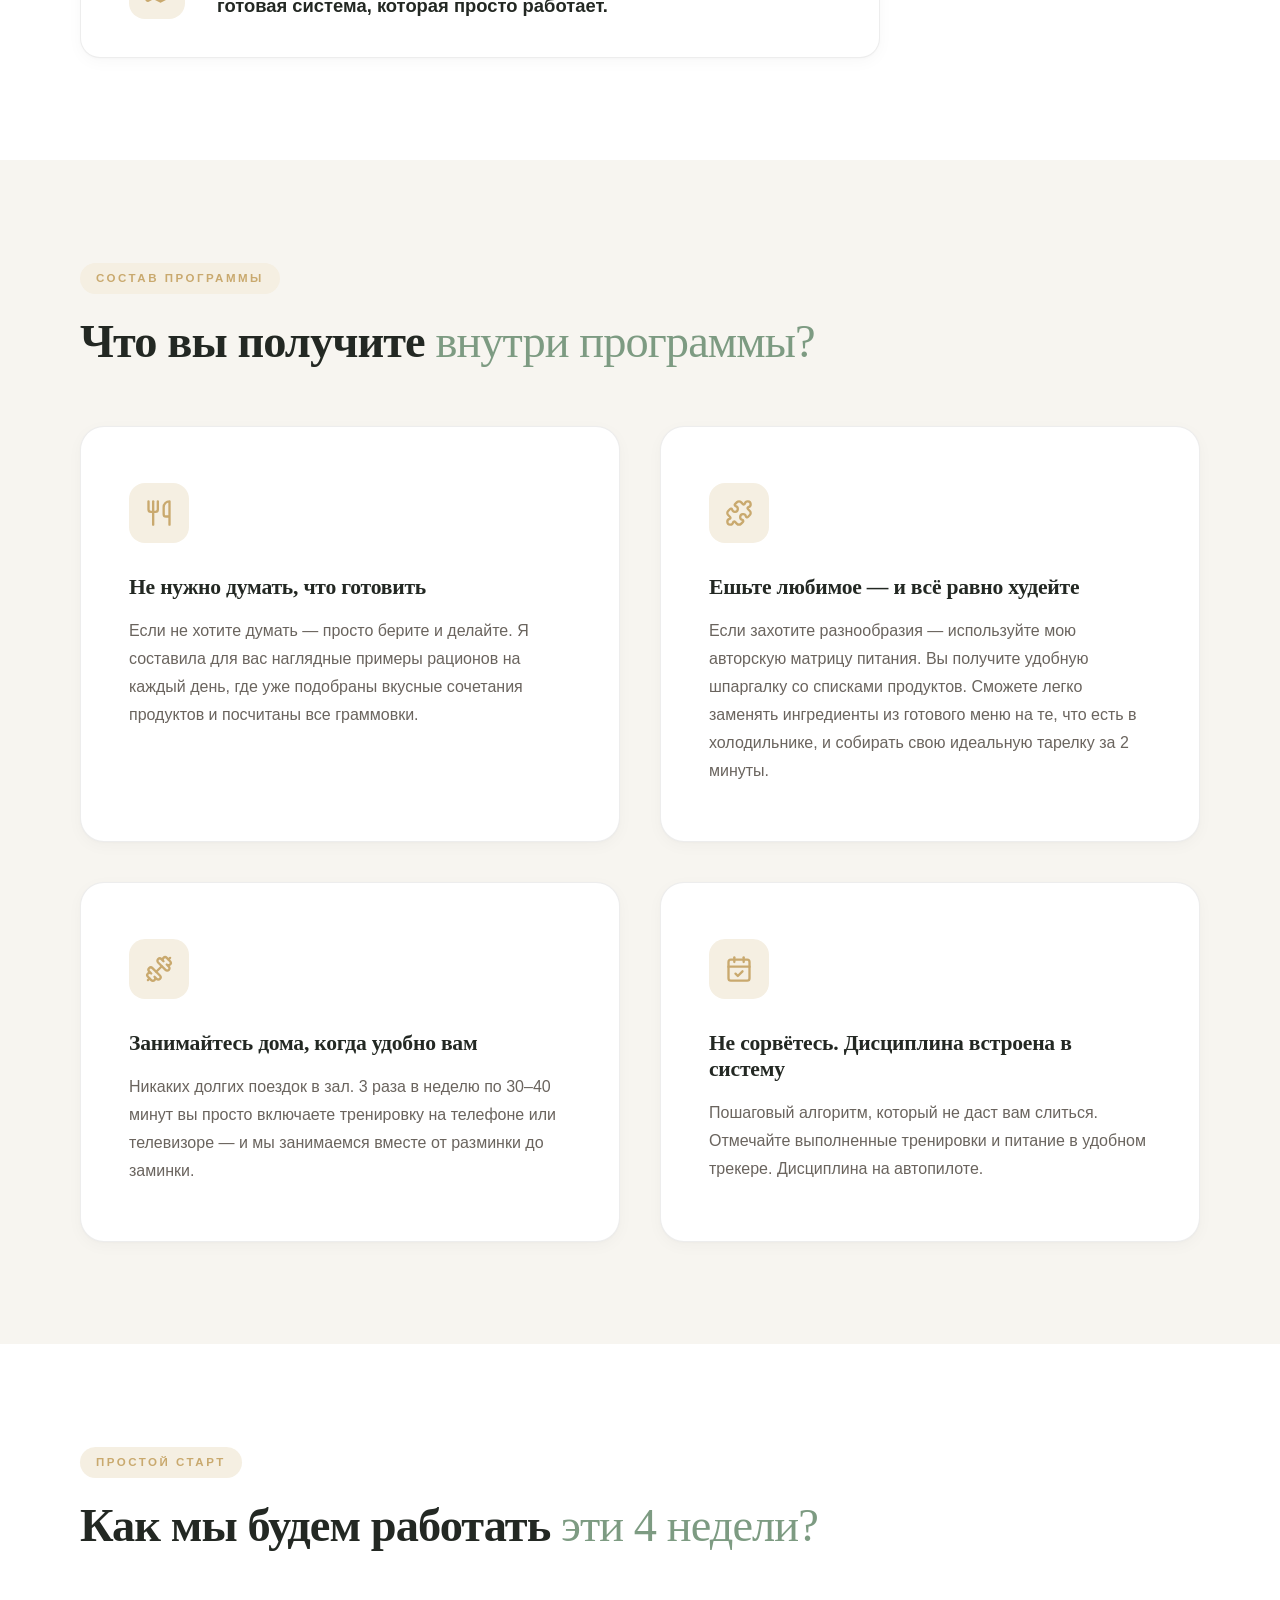
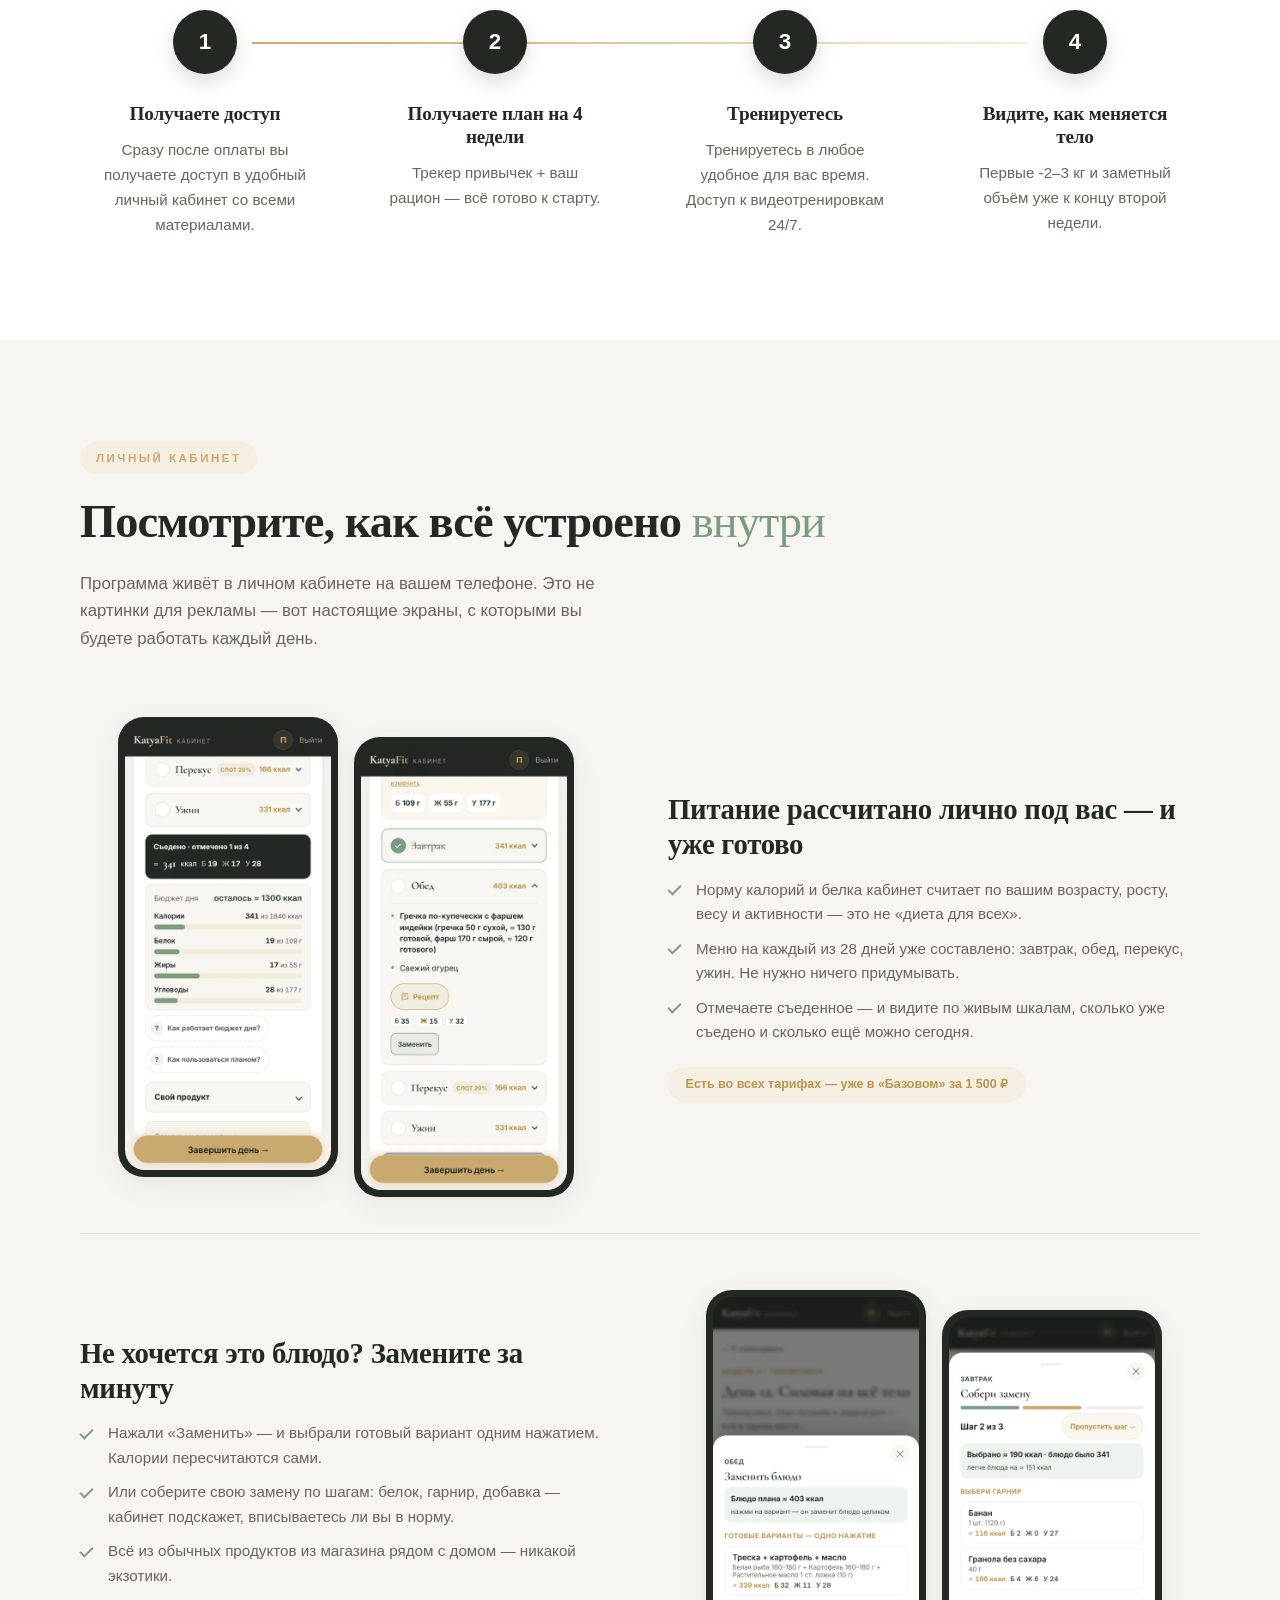
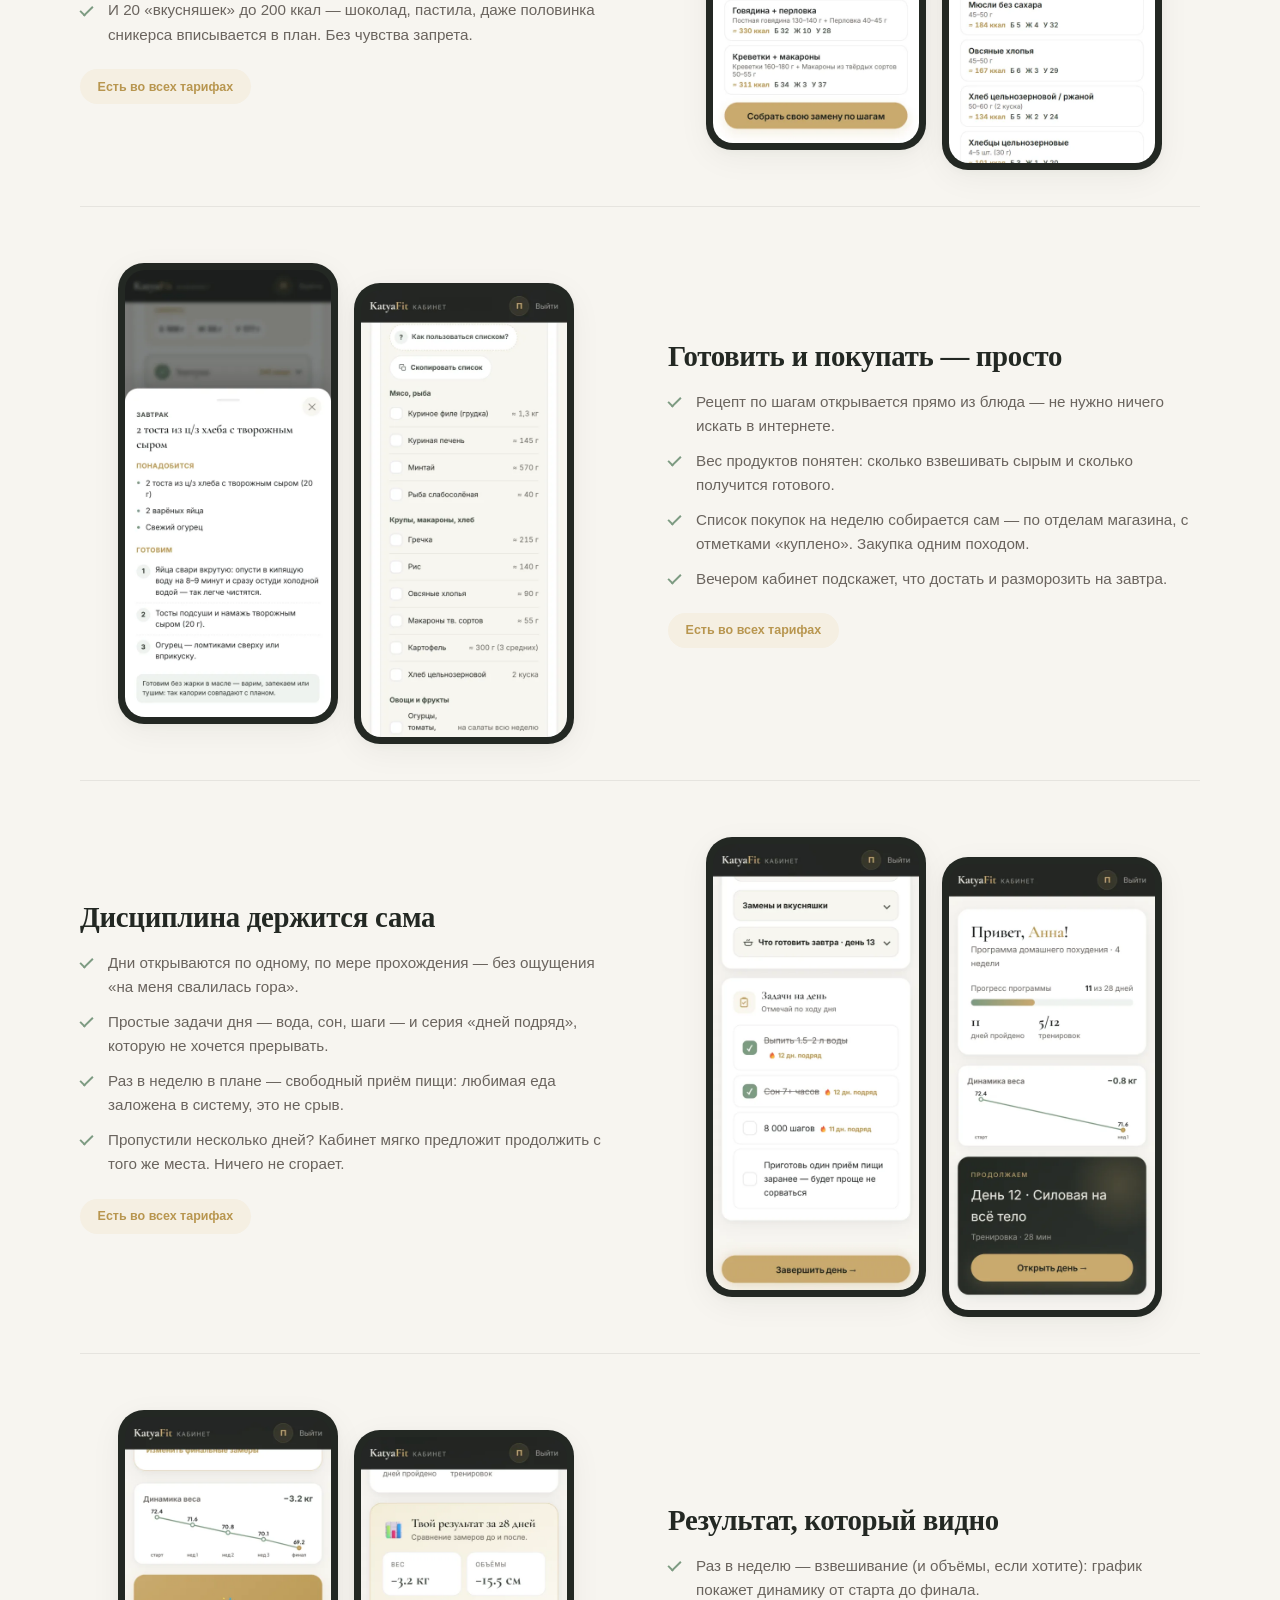
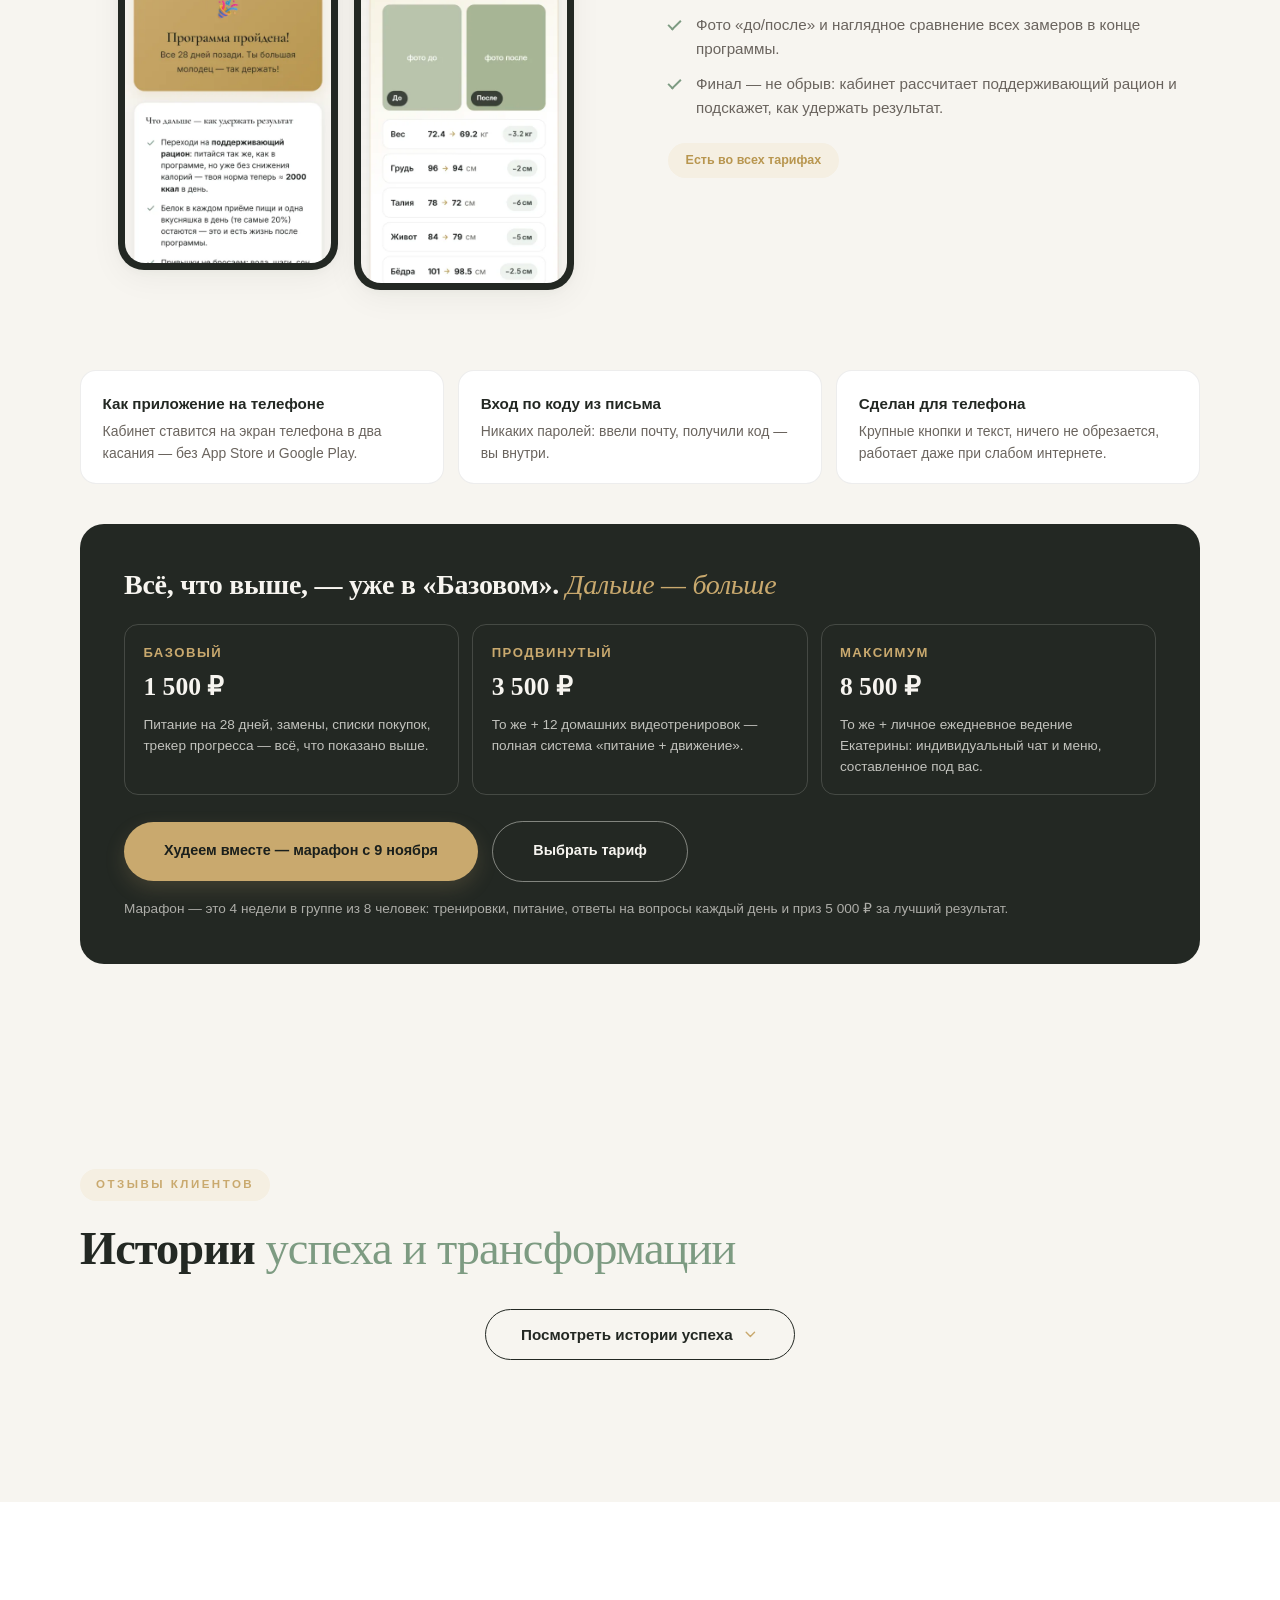
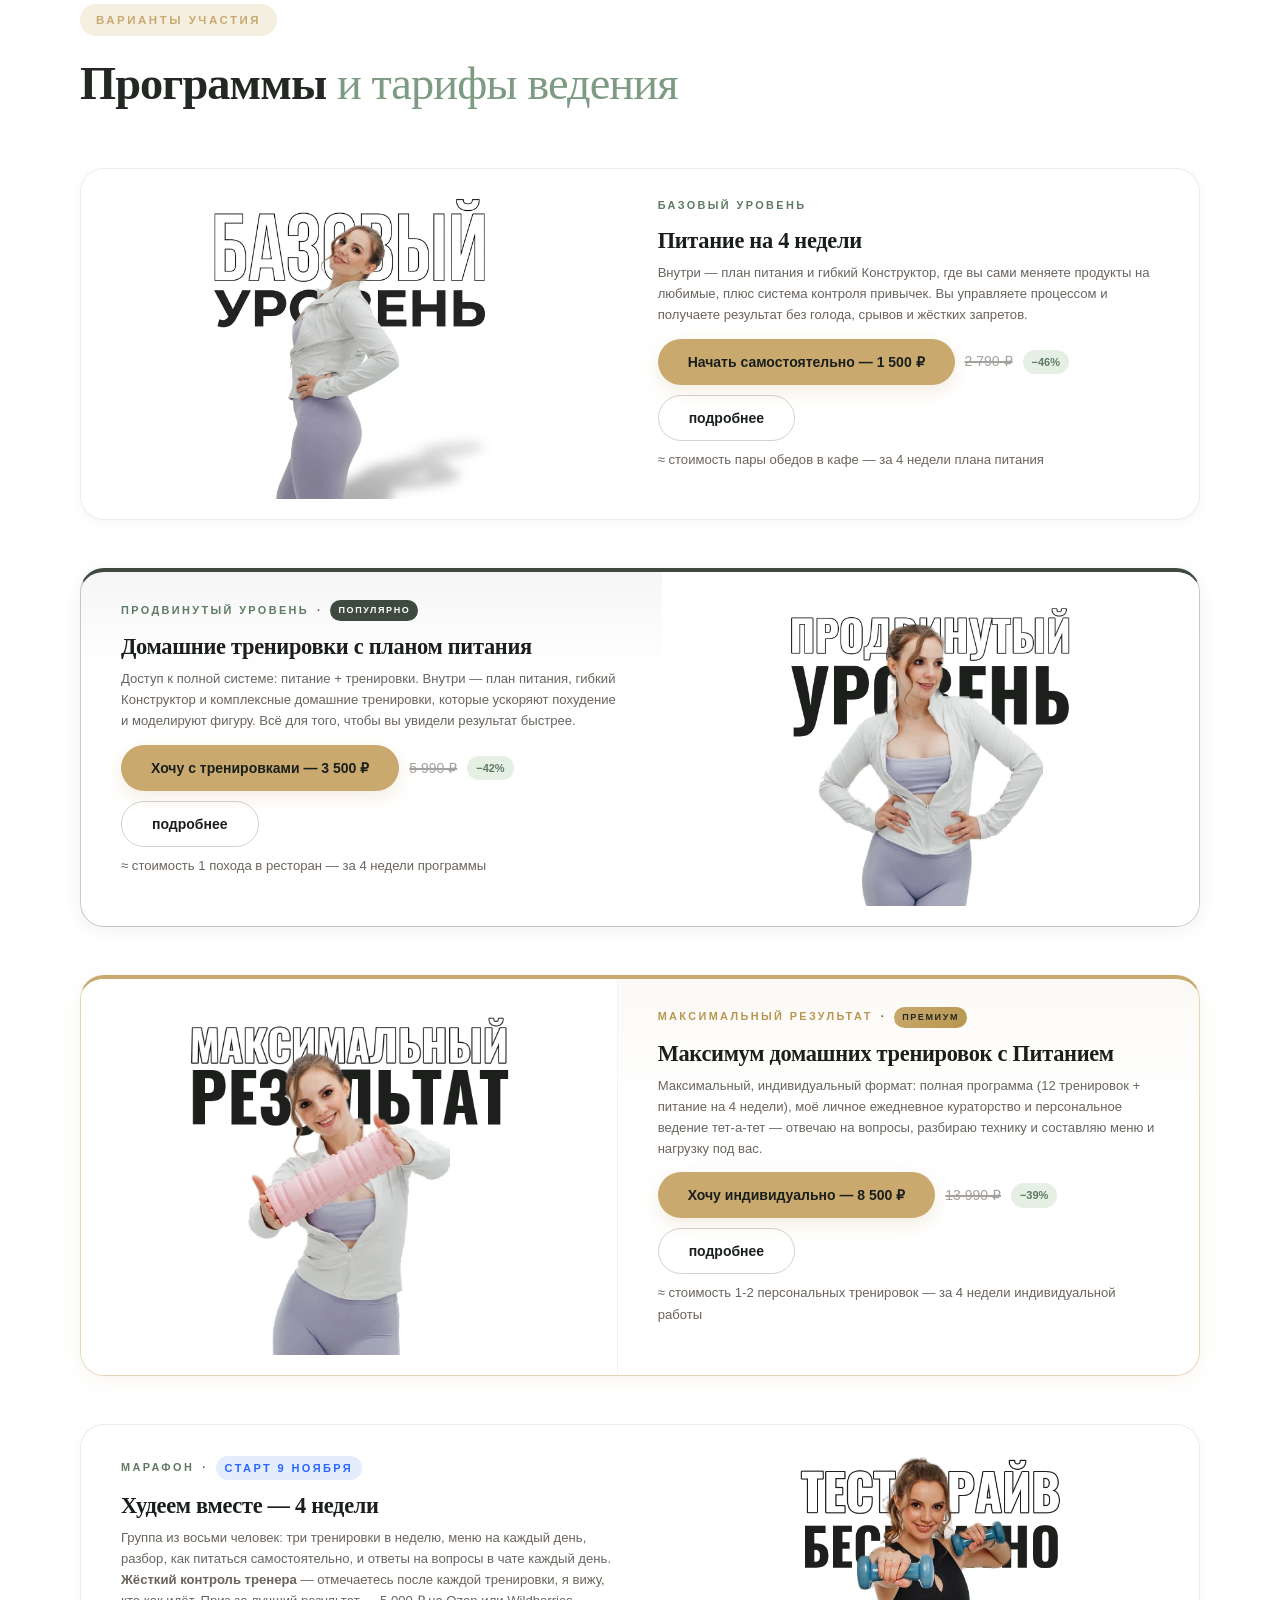
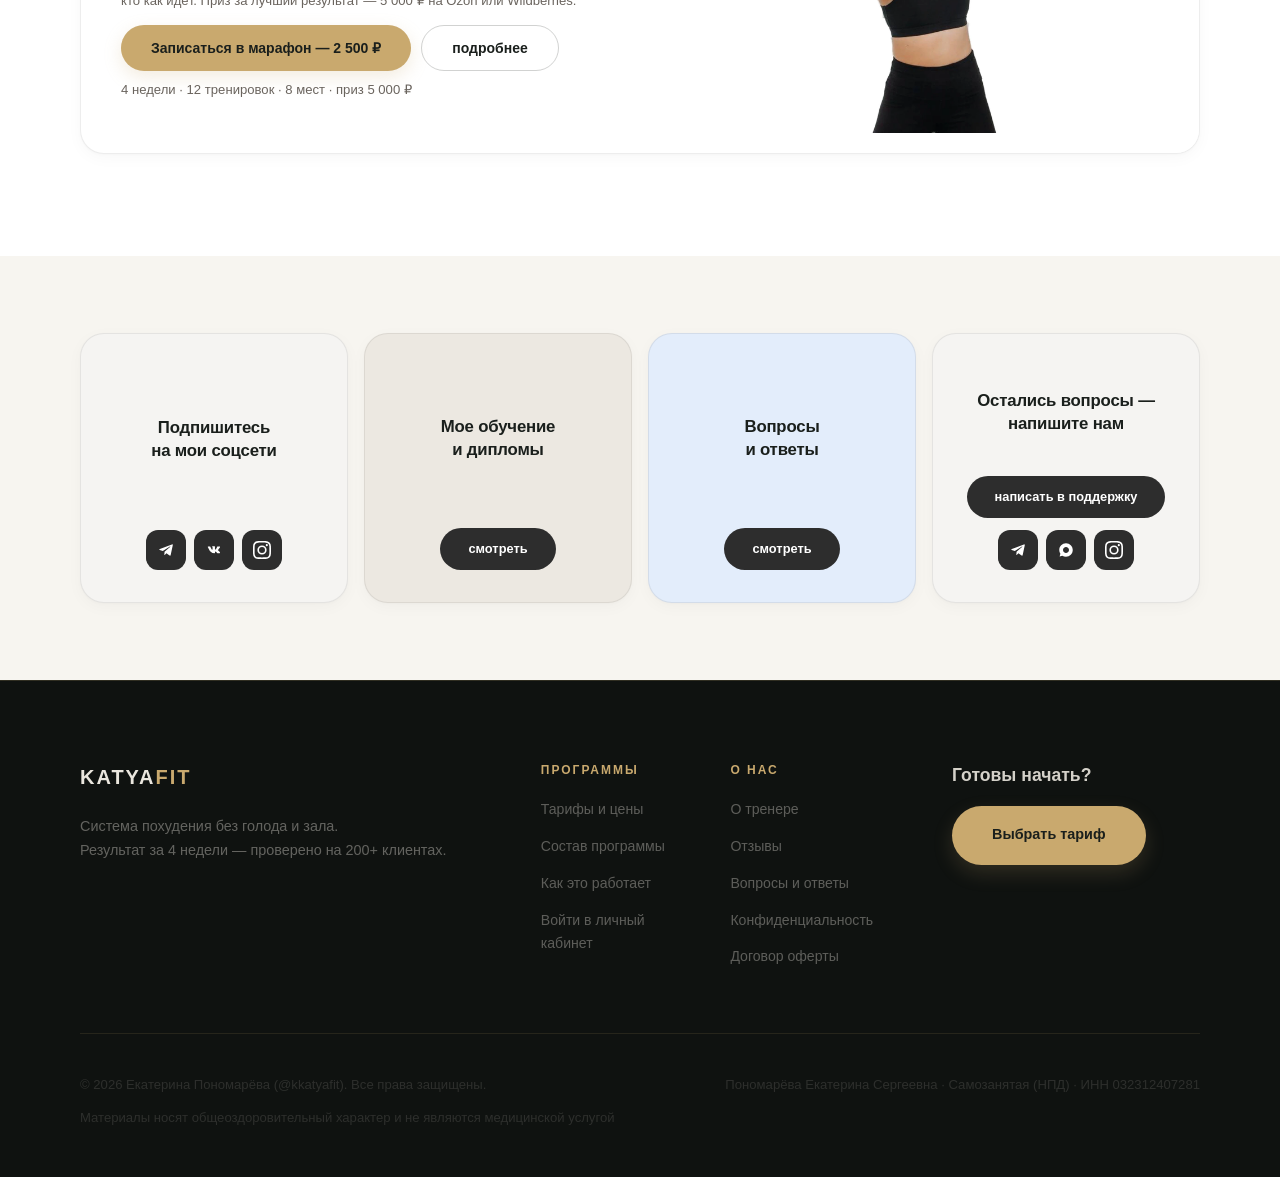
==== commit 75ea7653: "Deploy landing from 1b0f27b" ====
--- a/index.html
+++ b/index.html
@@ -4,7 +4,7 @@
     <meta charset="UTF-8">
     <meta name="viewport" content="width=device-width, initial-scale=1.0, viewport-fit=cover">
     <!-- Анти-кликджекинг: X-Frame-Options пропал на GitHub Pages -> фрейм-бастер (frame-ancestors в <meta> игнорируется). -->
-    <script src="js/frame-buster.js?v=4.0.33"></script>
+    <script src="js/frame-buster.js?v=4.0.37"></script>
     <title>Екатерина | Фитнес-тренер &amp; Нутрициолог (@kkatyafit)</title>
     <meta name="description" content="Пошаговая система похудения от Екатерины Пономаревой (@kkatyafit). 12 домашних тренировок, конструктор рациона и трекер привычек. Результат за 4 недели.">
     <meta name="robots" content="index, follow">
@@ -22,9 +22,9 @@
     <meta name="twitter:image" content="https://katyafit.ru/katya_hero_profile.webp">
 
     <!-- Favicon -->
-    <link rel="icon" href="favicon.svg?v=4.0.33" type="image/svg+xml">
-    <link rel="icon" href="favicon.png?v=4.0.33" type="image/png">
-    <link rel="apple-touch-icon" href="apple-touch-icon.png?v=4.0.33">
+    <link rel="icon" href="favicon.svg?v=4.0.37" type="image/svg+xml">
+    <link rel="icon" href="favicon.png?v=4.0.37" type="image/png">
+    <link rel="apple-touch-icon" href="apple-touch-icon.png?v=4.0.37">
 
     <!-- Theme color for mobile browsers -->
     <meta name="theme-color" content="#1a1f1c">
@@ -37,21 +37,21 @@
     <link rel="preconnect" href="https://fonts.gstatic.com" crossorigin>
     <link href="https://fonts.googleapis.com/css2?family=Cormorant+Garamond:wght@400;500;600;700&family=Inter:wght@300;400;500;600;700&family=Montserrat:wght@500;600;700&family=Plus+Jakarta+Sans:wght@500;600;700;800&display=swap" rel="stylesheet">
 
-    <link rel="stylesheet" href="css/base.css?v=4.0.33">
-    <link rel="stylesheet" href="css/home.css?v=4.0.33">
-    <link rel="stylesheet" href="css/sections.css?v=4.0.33">
-    <link rel="stylesheet" href="css/forms.css?v=4.0.33">
-    <link rel="stylesheet" href="css/footer.css?v=4.0.33">
-    <link rel="stylesheet" href="css/widgets.css?v=4.0.33">
-    <link rel="stylesheet" href="css/trainer.css?v=4.0.33">
-    <link rel="stylesheet" href="css/trainer-experience.css?v=4.0.33">
+    <link rel="stylesheet" href="css/base.css?v=4.0.37">
+    <link rel="stylesheet" href="css/home.css?v=4.0.37">
+    <link rel="stylesheet" href="css/sections.css?v=4.0.37">
+    <link rel="stylesheet" href="css/forms.css?v=4.0.37">
+    <link rel="stylesheet" href="css/footer.css?v=4.0.37">
+    <link rel="stylesheet" href="css/widgets.css?v=4.0.37">
+    <link rel="stylesheet" href="css/trainer.css?v=4.0.37">
+    <link rel="stylesheet" href="css/trainer-experience.css?v=4.0.37">
 
     <!-- Content-Security-Policy (#9) -->
     <meta http-equiv="Content-Security-Policy" content="default-src 'self'; script-src 'self' https://mc.yandex.ru; style-src 'self' https://fonts.googleapis.com 'unsafe-inline'; font-src https://fonts.gstatic.com; img-src 'self' data: https://mc.yandex.ru; connect-src 'self' https://api.telegram.org https://mc.yandex.ru https://*.ingest.de.sentry.io; frame-ancestors 'none';">
 
     <!-- Sentry: автосбор JS-ошибок -> Telegram (проект landing, org katyafitru; тот же воркфлоу, что у кабинета) -->
-    <script src="js/vendor/sentry.js?v=4.0.33"></script>
-    <script src="js/sentry-init.js?v=4.0.33"></script>
+    <script src="js/vendor/sentry.js?v=4.0.37"></script>
+    <script src="js/sentry-init.js?v=4.0.37"></script>
     <meta http-equiv="X-Content-Type-Options" content="nosniff">
     <meta http-equiv="Referrer-Policy" content="strict-origin-when-cross-origin">
 
@@ -101,6 +101,12 @@
 
     <!-- Main Content -->
     <main>
+    <!-- Полоса набора в марафон. Снять после 09.11.2026 (старт потока). -->
+    <a class="mar-bar" href="marathon.html">
+        <span class="mar-bar__dot"></span>
+        <span><b>Набор в группу открыт</b> · старт 9 ноября · 8 мест</span>
+        <span class="mar-bar__go">Подробнее →</span>
+    </a>
 
         <!-- Hero Section -->
         <section class="hero hero--dark" id="hero">
@@ -128,8 +134,8 @@
   <path d="m9 16 2 2 4-4" /></svg></span><span><strong>Трекер и система контроля</strong> — дисциплина на автопилоте</span></li>
                         </ul>
                         <div class="hero-btns">
-                            <a href="#rates" class="btn btn-primary" id="heroCta">Выбрать тариф</a>
-                            <a href="trainer.html" class="btn btn-secondary" id="heroTrainer">О тренере</a>
+                            <a href="marathon.html" class="btn btn-primary" id="heroCta">Записаться в марафон — старт 9 ноября</a>
+                            <a href="#rates" class="btn btn-secondary" id="heroTrainer">Выбрать тариф</a>
                         </div>
                         <p class="hero-disclaimer">Результат индивидуален и зависит от вас: цифры выше — при условии, что вы питаетесь по плану и следуете программе.</p>
                     </div>
@@ -365,10 +371,10 @@
                         </div>
                     </div>
                     <div class="cab-try">
-                        <a href="test-drive.html" class="btn btn-primary">Попробовать бесплатно — тест-драйв 3 дня</a>
+                        <a href="marathon.html" class="btn btn-primary">Худеем вместе — марафон с 9 ноября</a>
                         <a href="#rates" class="btn btn-secondary">Выбрать тариф</a>
                     </div>
-                    <p class="cab-tiers-note">Тест-драйв — это первые 3 дня настоящей программы: 2 тренировки, питание и кабинет целиком. Без карты — открываю лично после короткой переписки в Telegram или Max.</p>
+                    <p class="cab-tiers-note">Марафон — это 4 недели в группе из 8 человек: тренировки, питание, ответы на вопросы каждый день и приз 5 000 ₽ за лучший результат.</p>
                 </div>
             </div>
         </section>
@@ -688,34 +694,39 @@
                         </div>
                     </div>
 
-                    <!-- Карточка 4: ТЕСТ-ДРАЙВ (БЕСПЛАТНО) -->
+                    <!-- Карточка 4: МАРАФОН (первый набор, старт 09.11.2026).
+                         Заменила бесплатный тест-драйв: бесплатное не продаётся —
+                         из 4 человек, бравших его, не начал заниматься ни один. -->
                     <div class="card card--reverse" id="card-4">
                         <div class="card-left">
-                            <img src="katya_free_v3.webp" alt="Екатерина Пономарёва — Бесплатный курс" class="card-base-img" width="1024" height="1024" loading="lazy">
+                            <img src="katya_free_v3.webp" alt="Екатерина Пономарёва — марафон" class="card-base-img" width="1024" height="1024" loading="lazy">
                         </div>
                         <div class="card-right">
                             <div class="card-label">
-                                Тест-драйв
+                                Марафон
                                 <span class="label-separator">·</span>
-                                <span class="discount-badge badge-gift">Подарок</span>
-                            </div>
-                            <h3 class="card-title">Бесплатный тест-драйв системы</h3>
+                                <span class="discount-badge badge-gift">старт 9 ноября</span>
+                            </div>
+                            <h3 class="card-title">Худеем вместе — 4 недели</h3>
                             <p class="card-desc">
-                                Попробуйте систему на практике: 3 дня полного доступа в личный кабинет —
-                                2 домашние тренировки и питание на все 3 дня. Бесплатно, без карты —
-                                напишите мне в Telegram или Max, и я открою доступ лично.
+                                Группа из восьми человек: три тренировки в неделю, меню на каждый день,
+                                разбор, как питаться самостоятельно, и ответы на вопросы в чате каждый день.
+                                <strong>Жёсткий контроль тренера</strong> — отмечаетесь после каждой тренировки,
+                                я вижу, кто как идёт. Приз за лучший результат — 5 000 ₽ на Ozon или Wildberries.
                             </p>
                             <div class="card-actions">
-                                <a href="test-drive.html" class="btn btn-primary btn-primary--free">Попробовать бесплатно — 0&nbsp;₽</a>
+                                <a href="marathon.html" class="btn btn-primary">Записаться в марафон — 2 500 ₽</a>
                                 <button class="btn btn-secondary btn-toggle" data-target="features-4">подробнее</button>
                             </div>
-                            <p class="price-context">3 дня · 2 тренировки · питание на 3 дня — бесплатно</p>
+                            <p class="price-context">4 недели · 12 тренировок · 8 мест · приз 5 000 ₽</p>
                             <div class="card-features" id="features-4">
                                 <ul class="features-list">
-                                    <li>3 дня полного доступа в личный кабинет (дни 1–3 программы).</li>
-                                    <li>2 полноценные домашние видеотренировки в записи — для любого уровня подготовки.</li>
-                                    <li>Питание на все 3 дня: готовое меню с граммовками и калориями.</li>
-                                    <li>Знакомство с личным кабинетом и системой трекинга прогресса.</li>
+                                    <li>12 домашних тренировок по 30–40 минут — три раза в неделю.</li>
+                                    <li>Меню на 28 дней с граммовками и рецептами.</li>
+                                    <li>Разбираем, как питаться самостоятельно: что, сколько и почему.</li>
+                                    <li>Ответы на любые вопросы — каждый день в закрытом чате.</li>
+                                    <li>Контроль: отмечаетесь после каждой тренировки.</li>
+                                    <li>Замеры в начале и в конце, призы по итогам.</li>
                                 </ul>
                             </div>
                         </div>
@@ -870,7 +881,7 @@
         </div>
     </div>
 
-    <script src="js/components.js?v=4.0.33" defer></script>
-    <script src="js/main.js?v=4.0.33" defer></script>
+    <script src="js/components.js?v=4.0.37" defer></script>
+    <script src="js/main.js?v=4.0.37" defer></script>
 </body>
 </html>
--- a/css/home.css
+++ b/css/home.css
@@ -973,3 +973,38 @@
     outline-color: #2b66ff;
 }
 
+/* ==========================================================================
+   Полоса набора в марафон (index.html). Временная — снять после 09.11.2026.
+   ========================================================================== */
+.mar-bar {
+    /* Шапка fixed, и отступ под неё держит .hero (margin-top = высота шапки).
+       Полоса встаёт перед hero, поэтому отступ забирает себе, а hero обнуляем. */
+    margin-top: calc(100px + env(safe-area-inset-top, 0px));
+    display: flex;
+    align-items: center;
+    justify-content: center;
+    gap: .7rem;
+    flex-wrap: wrap;
+    padding: .72rem 1rem;
+    background: linear-gradient(90deg, rgba(201,169,110,.16), rgba(201,169,110,.28), rgba(201,169,110,.16));
+    border-bottom: 1px solid rgba(201,169,110,.35);
+    color: var(--light);
+    text-decoration: none;
+    font-size: .95rem;
+    line-height: 1.4;
+    text-align: center;
+}
+.mar-bar + .hero { margin-top: 0; }
+.mar-bar:hover { background: rgba(201,169,110,.32); }
+.mar-bar b { color: var(--accent); }
+.mar-bar__dot {
+    width: 8px; height: 8px; border-radius: 50%;
+    background: var(--accent);
+    box-shadow: 0 0 0 4px rgba(201,169,110,.22);
+    flex: 0 0 auto;
+}
+.mar-bar__go { color: var(--accent); font-weight: 600; white-space: nowrap; }
+@media (max-width: 560px) {
+    .mar-bar { font-size: .88rem; gap: .5rem; padding: .62rem .8rem; }
+    .mar-bar__go { width: 100%; }
+}
--- a/css/sections.css
+++ b/css/sections.css
@@ -620,3 +620,75 @@
     }
 }
 
+/* ==========================================================================
+   Марафон (marathon.html) — первый набор, старт 09.11.2026
+   Секция тёмная (.trainer-cta-section, --bg-deep), поэтому текст светлый:
+   цвет по умолчанию равен фону и без этого не читается.
+   ========================================================================== */
+.mar-subhead {
+    font-size: 1.05rem;
+    line-height: 1.6;
+    letter-spacing: .01em;
+    color: var(--light);
+    margin: 0 auto 1.8rem;
+}
+.mar-subhead b { color: var(--accent); }
+.mar-lead {
+    font-size: 1.12rem;
+    line-height: 1.65;
+    max-width: 640px;
+    margin: 0 auto 1.6rem;
+    color: var(--light);
+}
+.mar-facts { display: flex; flex-wrap: wrap; gap: .6rem; justify-content: center; margin-bottom: 2.2rem; }
+.mar-fact {
+    border: 1px solid var(--border-color-focus);
+    border-radius: 999px;
+    padding: .42rem 1rem;
+    font-size: .92rem;
+    white-space: nowrap;
+    color: var(--light);
+    background: var(--accent-soft);
+}
+.mar-fact--gold {
+    border-color: var(--accent);
+    background: var(--accent-glow);
+    font-weight: 600;
+}
+.mar-grid { display: grid; gap: 1rem; margin: 1.8rem 0; }
+@media (min-width: 720px) { .mar-grid { grid-template-columns: 1fr 1fr; } }
+.mar-box {
+    border: 1px solid rgba(201, 169, 110, .22);
+    border-radius: 14px;
+    padding: 1.3rem 1.4rem;
+    background: var(--bg-surface);
+    text-align: left;
+    color: var(--light);
+}
+.mar-box + .mar-box, .mar-grid + .mar-box { margin-top: 1rem; }
+.mar-box h3 { margin: 0 0 .8rem; font-size: 1.08rem; color: var(--accent); }
+.mar-box ul { margin: 0; padding-left: 1.1rem; }
+.mar-box li { margin-bottom: .55rem; line-height: 1.55; }
+.mar-box li::marker { color: var(--accent); }
+.mar-prizes { margin: 0; padding: 0; list-style: none; text-align: left; }
+.mar-prizes li {
+    display: flex;
+    gap: .9rem;
+    align-items: baseline;
+    padding: .8rem 0;
+    margin: 0;
+    border-bottom: 1px solid rgba(234, 230, 222, .10);
+}
+.mar-prizes li:last-child { border-bottom: 0; padding-bottom: 0; }
+.mar-place { font-weight: 700; white-space: nowrap; min-width: 4.4rem; color: var(--accent); }
+.mar-note { margin: .9rem 0 0; font-size: .92rem; line-height: 1.55; color: var(--light-muted); }
+.mar-price-line { font-size: 1.6rem; font-weight: 700; margin: 2rem 0 .3rem; color: var(--light); }
+.mar-price-sub { margin: 0 0 1.4rem; color: var(--light-muted); }
+.mar-fine {
+    font-size: .86rem;
+    line-height: 1.55;
+    color: var(--light-muted);
+    max-width: 640px;
+    margin: 2rem auto 0;
+    text-align: left;
+}
--- a/css/widgets.css
+++ b/css/widgets.css
@@ -132,6 +132,9 @@
         max-height: none;
         margin-top: calc(72px + env(safe-area-inset-top, 0px)); /* мобильная шапка 72px + безопасная зона */
     }
+    /* Полоса набора в марафон забирает отступ под шапку себе */
+    .mar-bar { margin-top: calc(72px + env(safe-area-inset-top, 0px)); }
+    .mar-bar + .hero { margin-top: 0; }
     .hero-editorial {
         grid-template-columns: 1fr;
         min-height: auto;
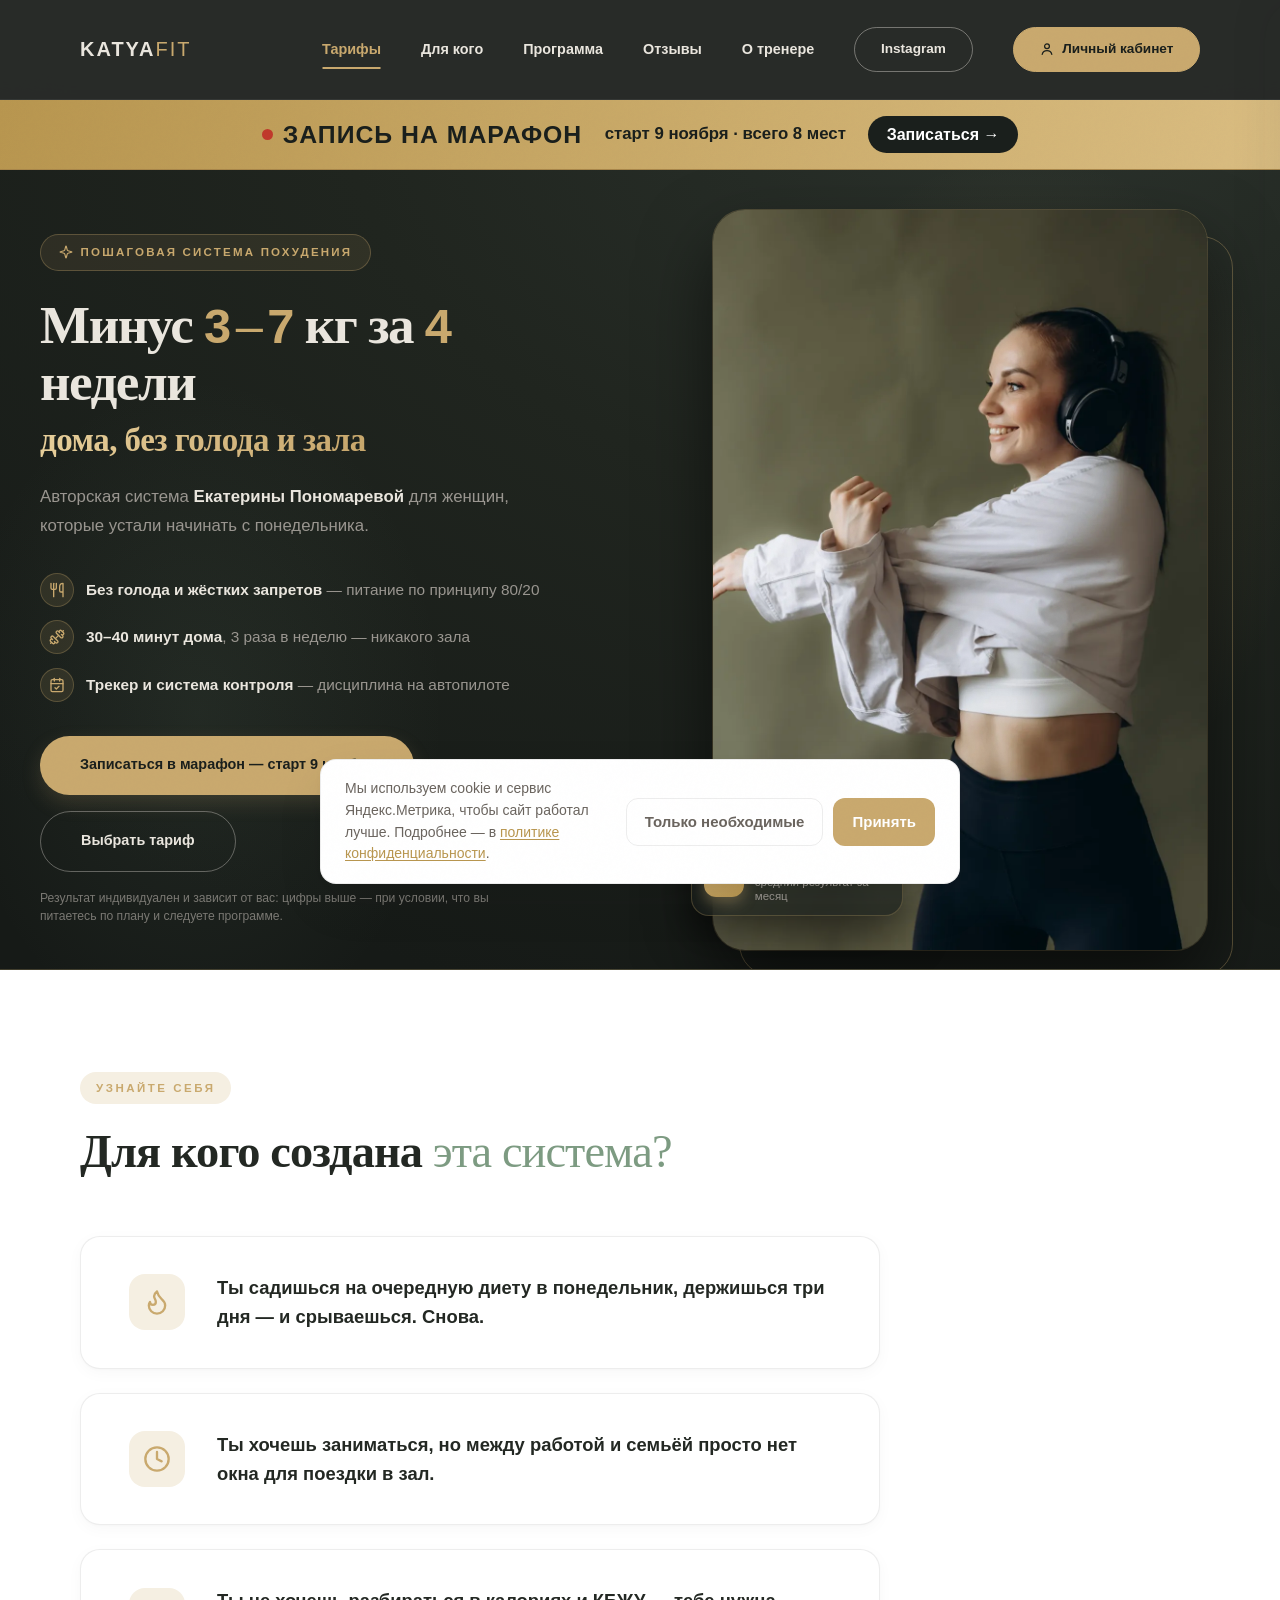
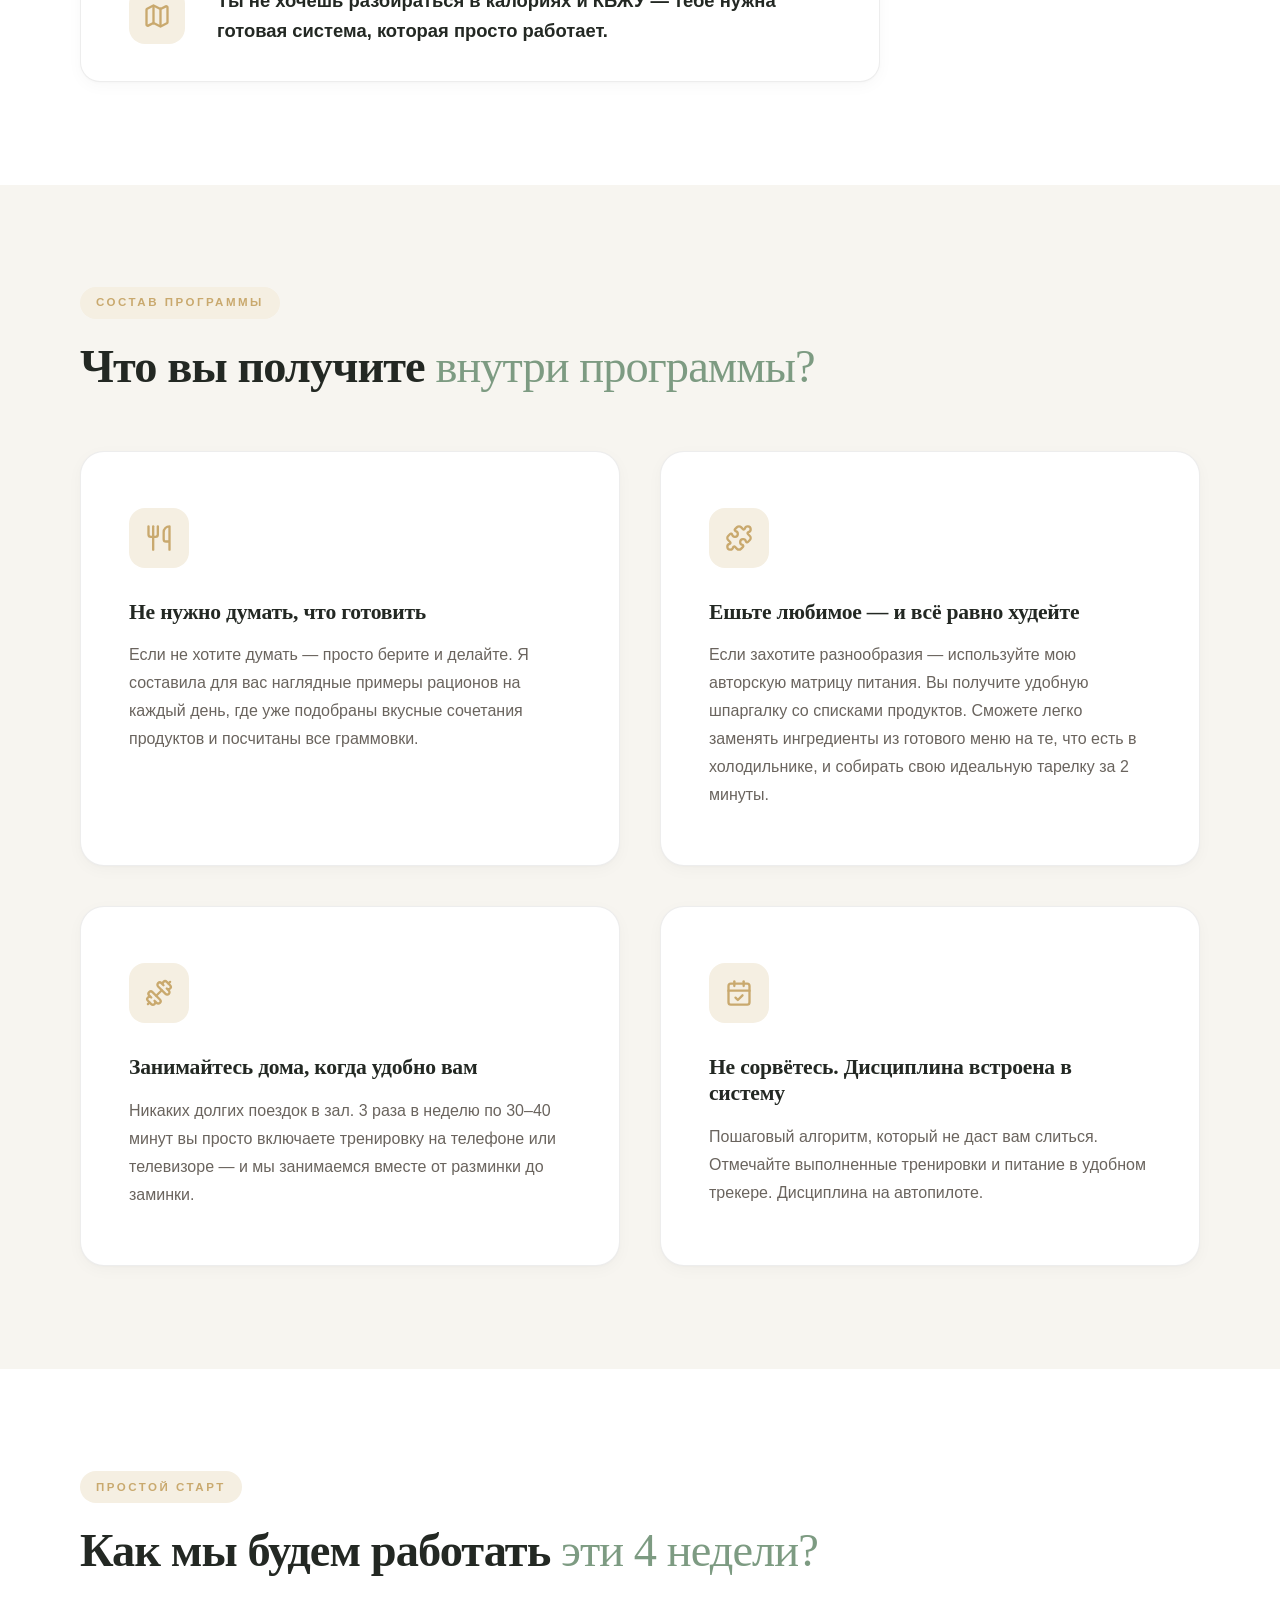
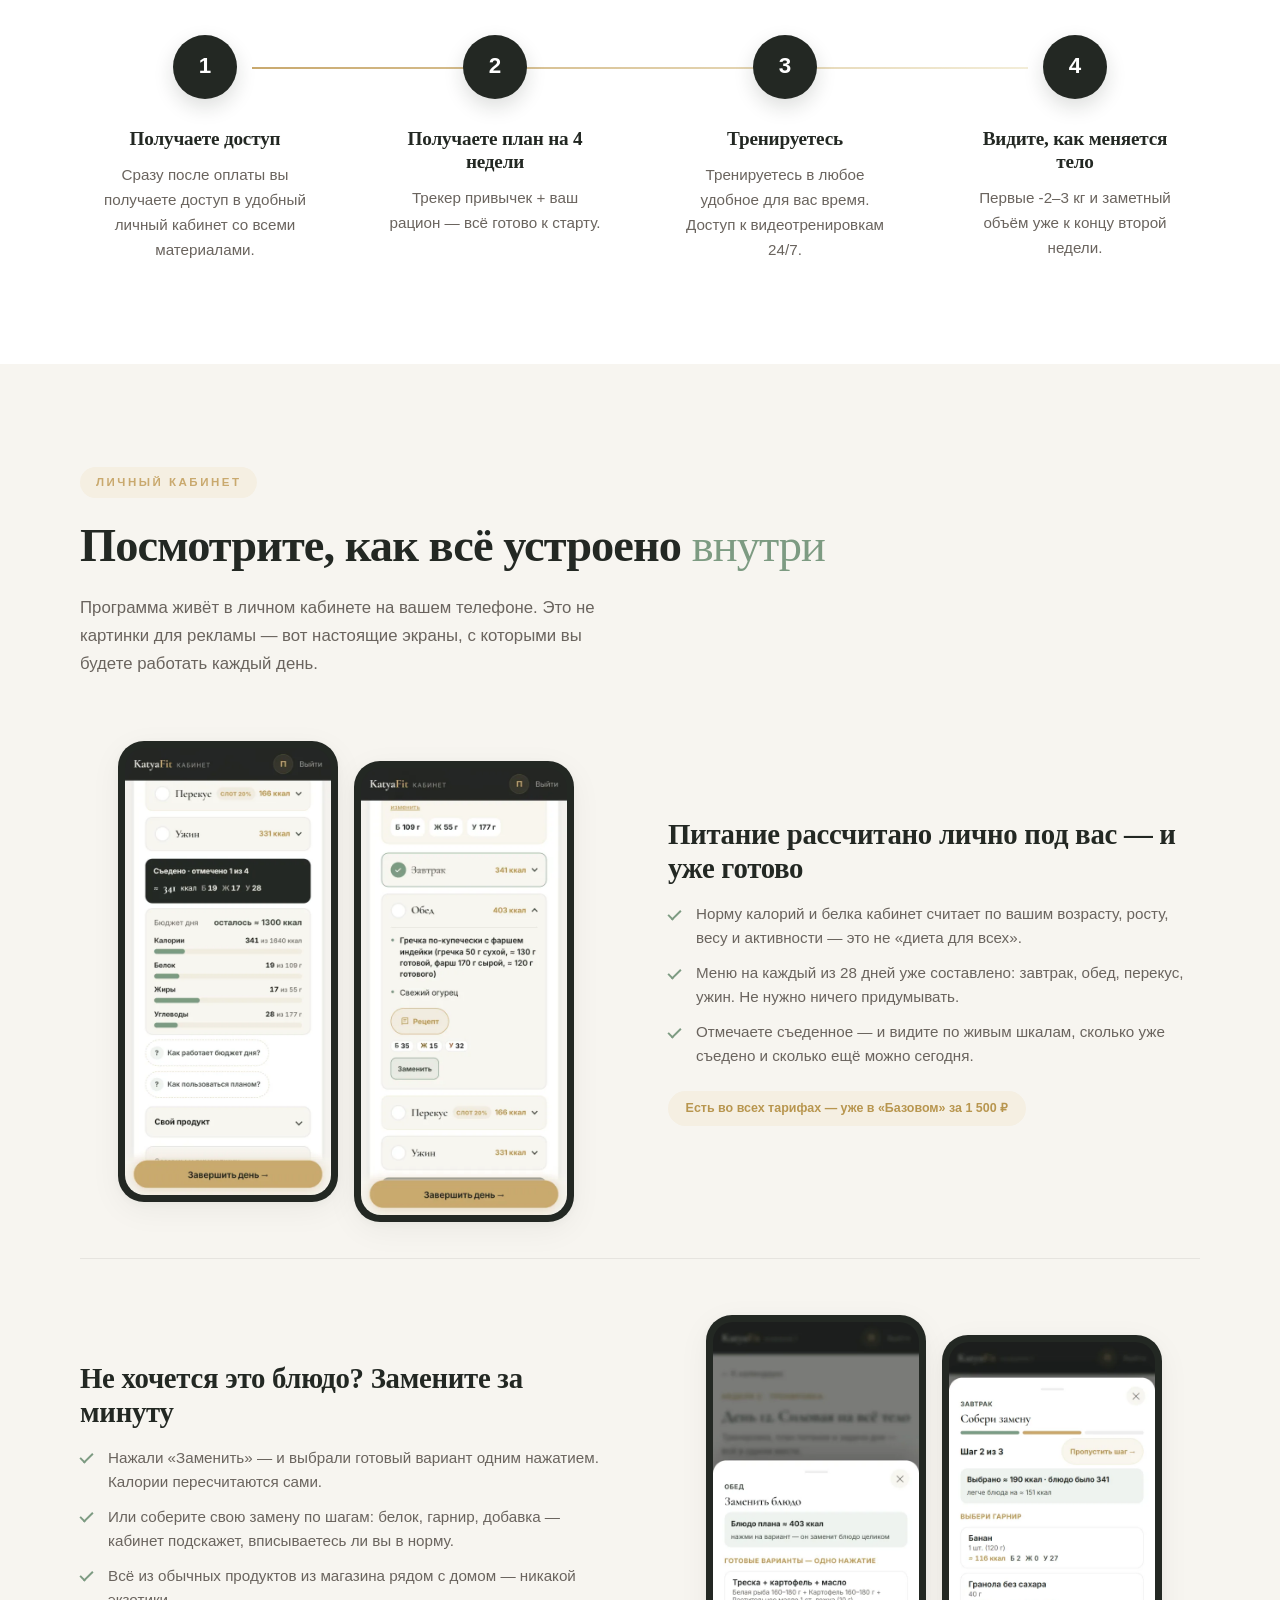
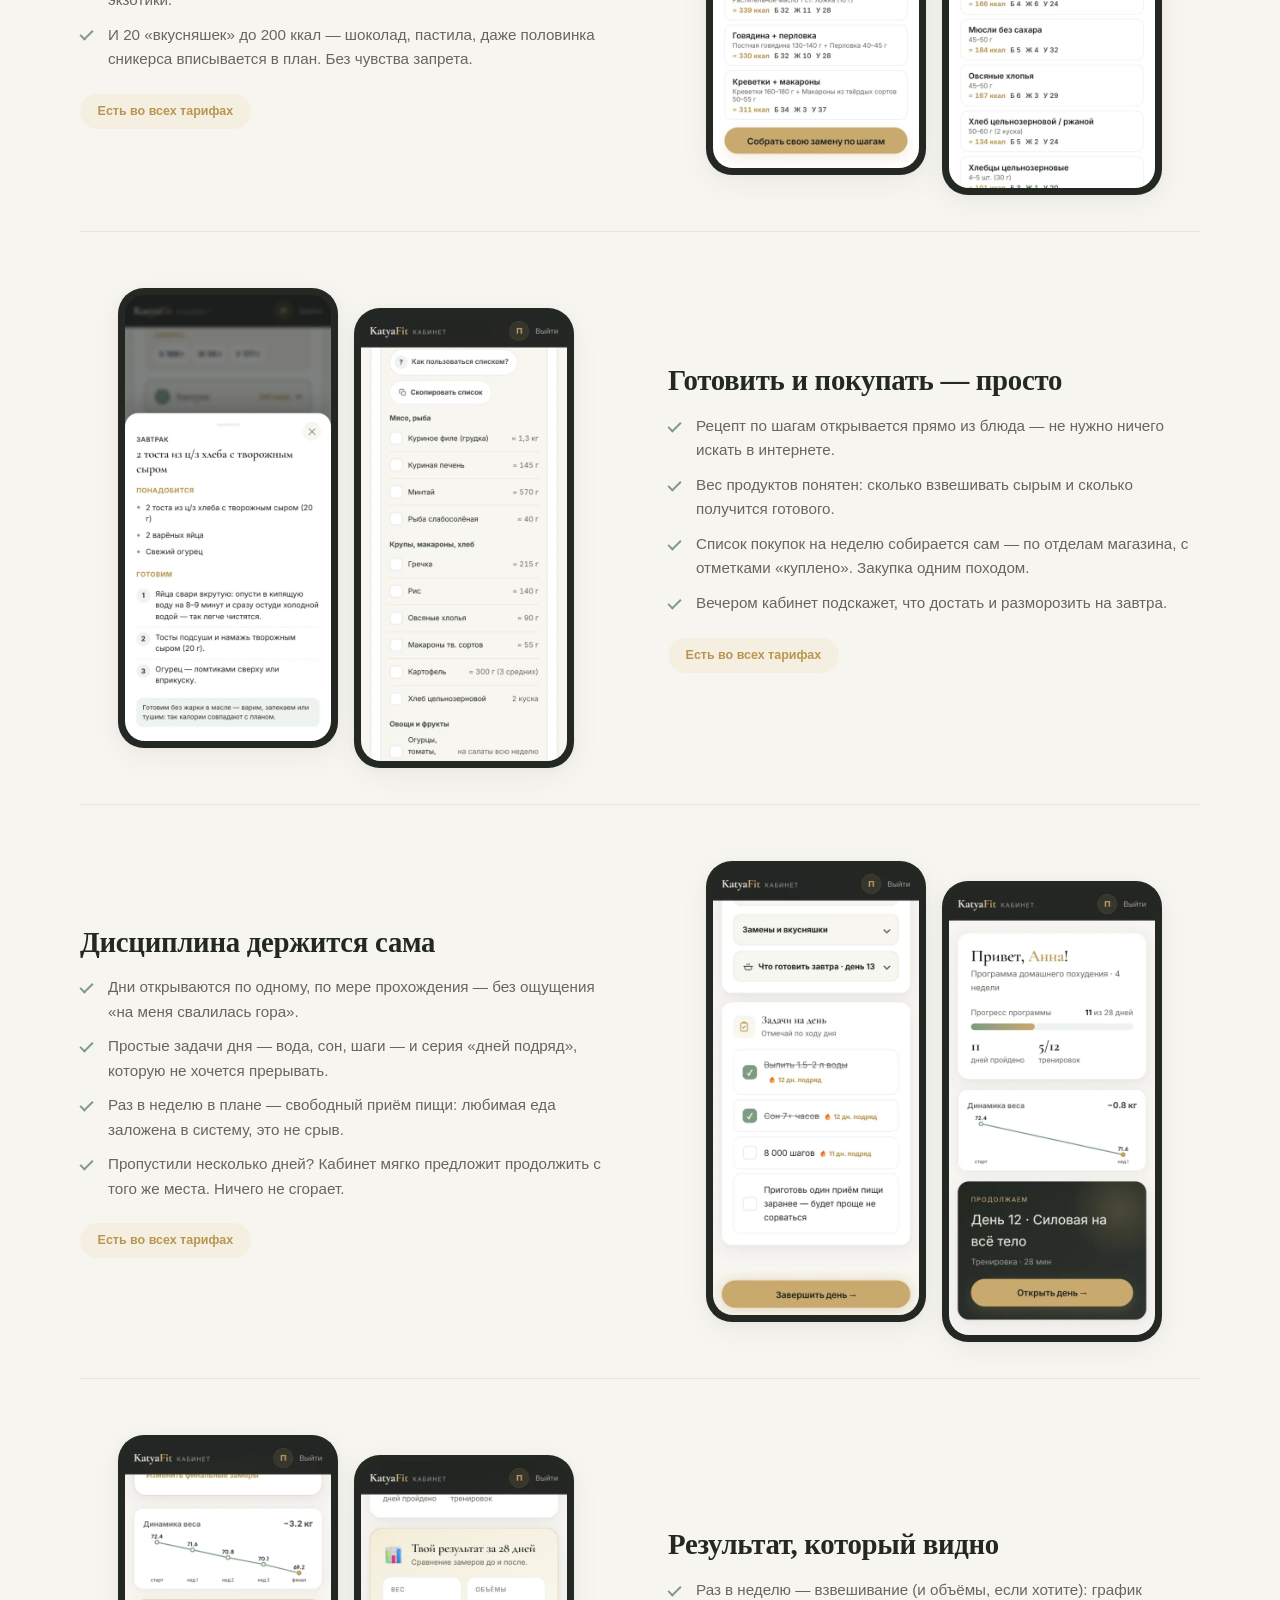
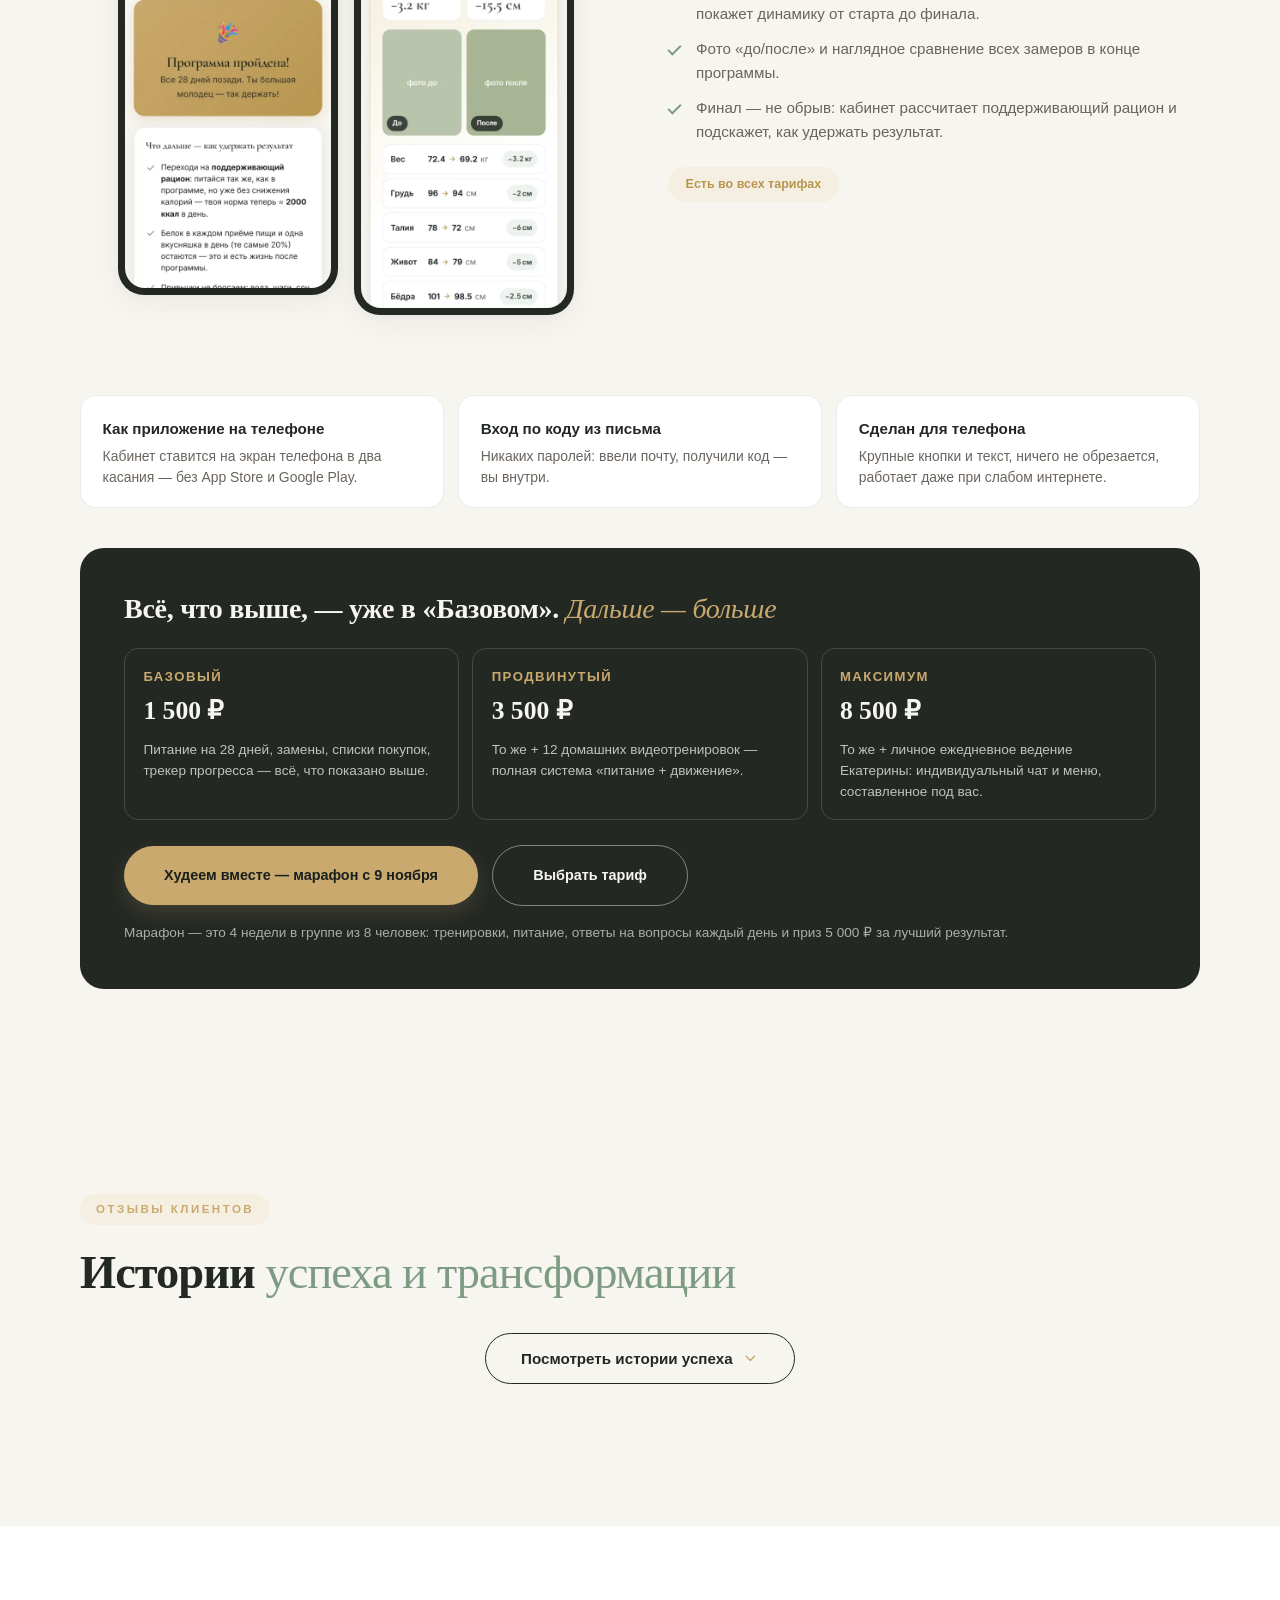
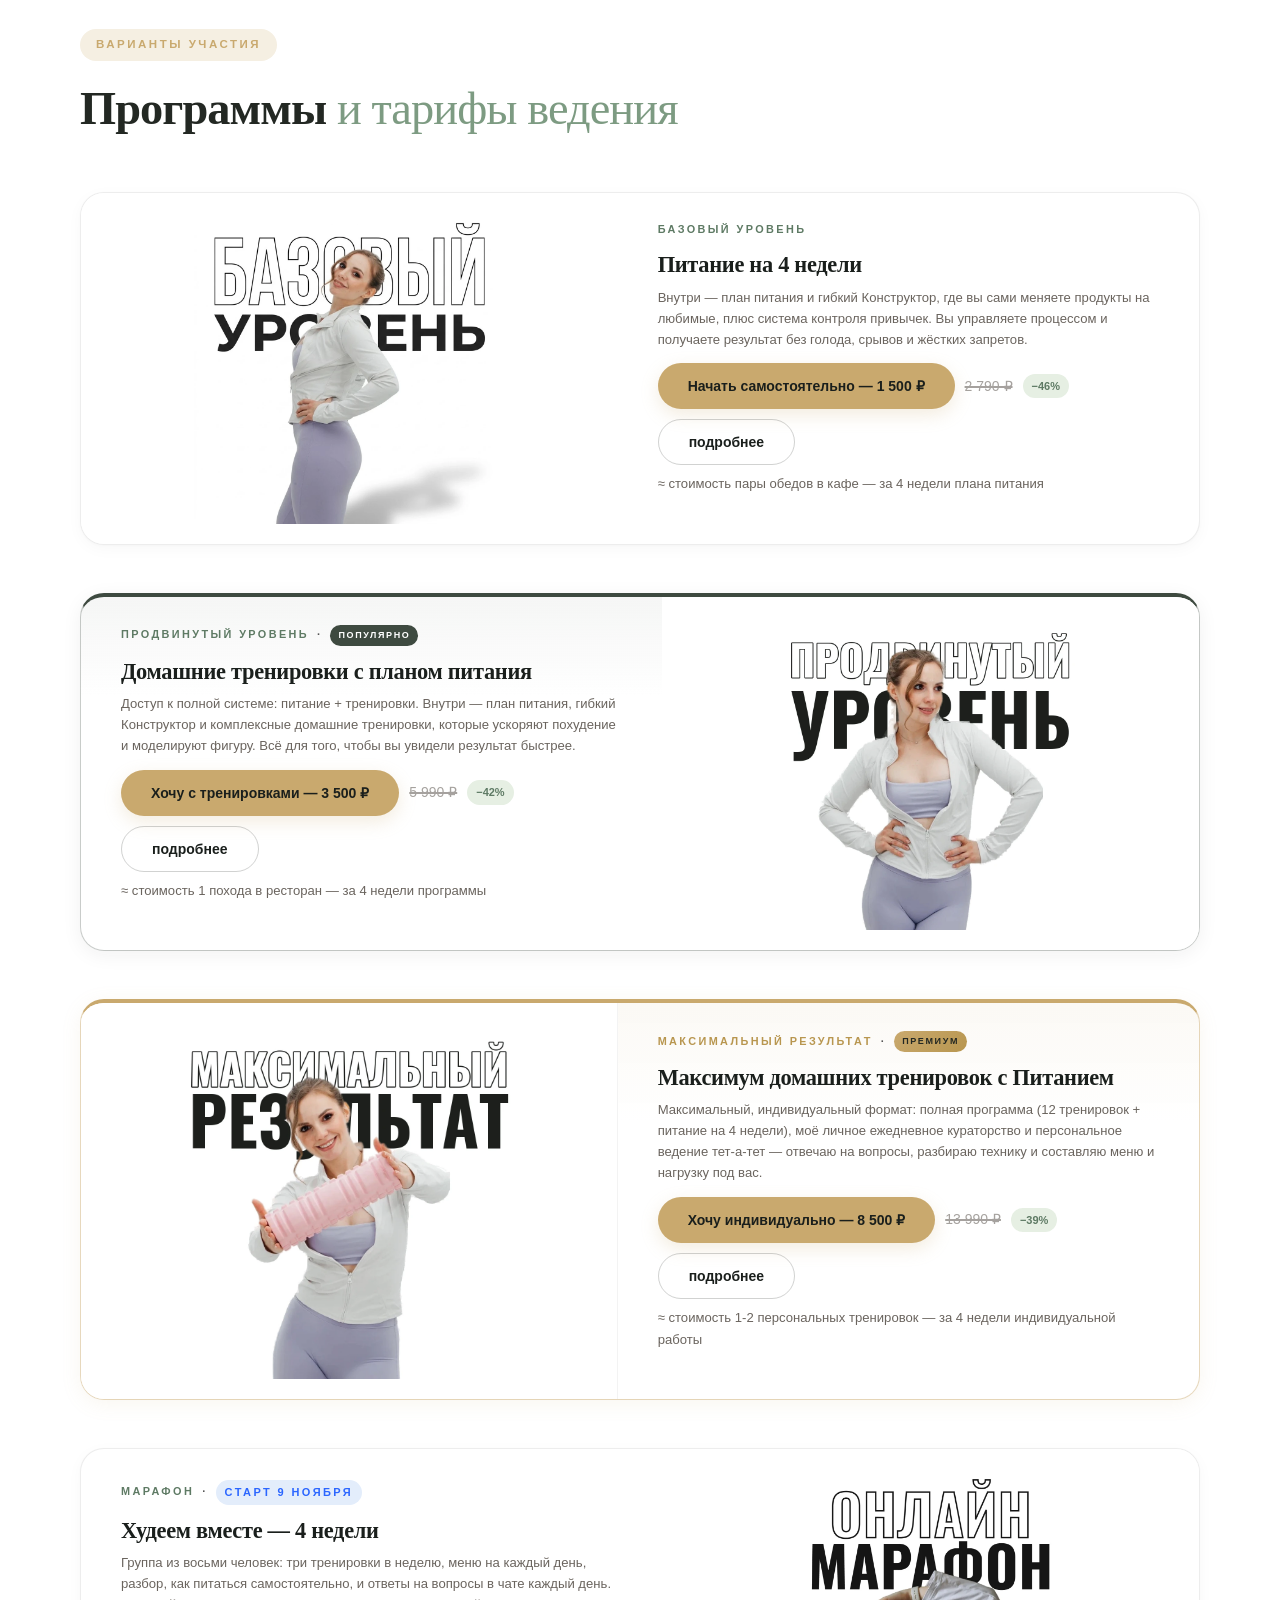
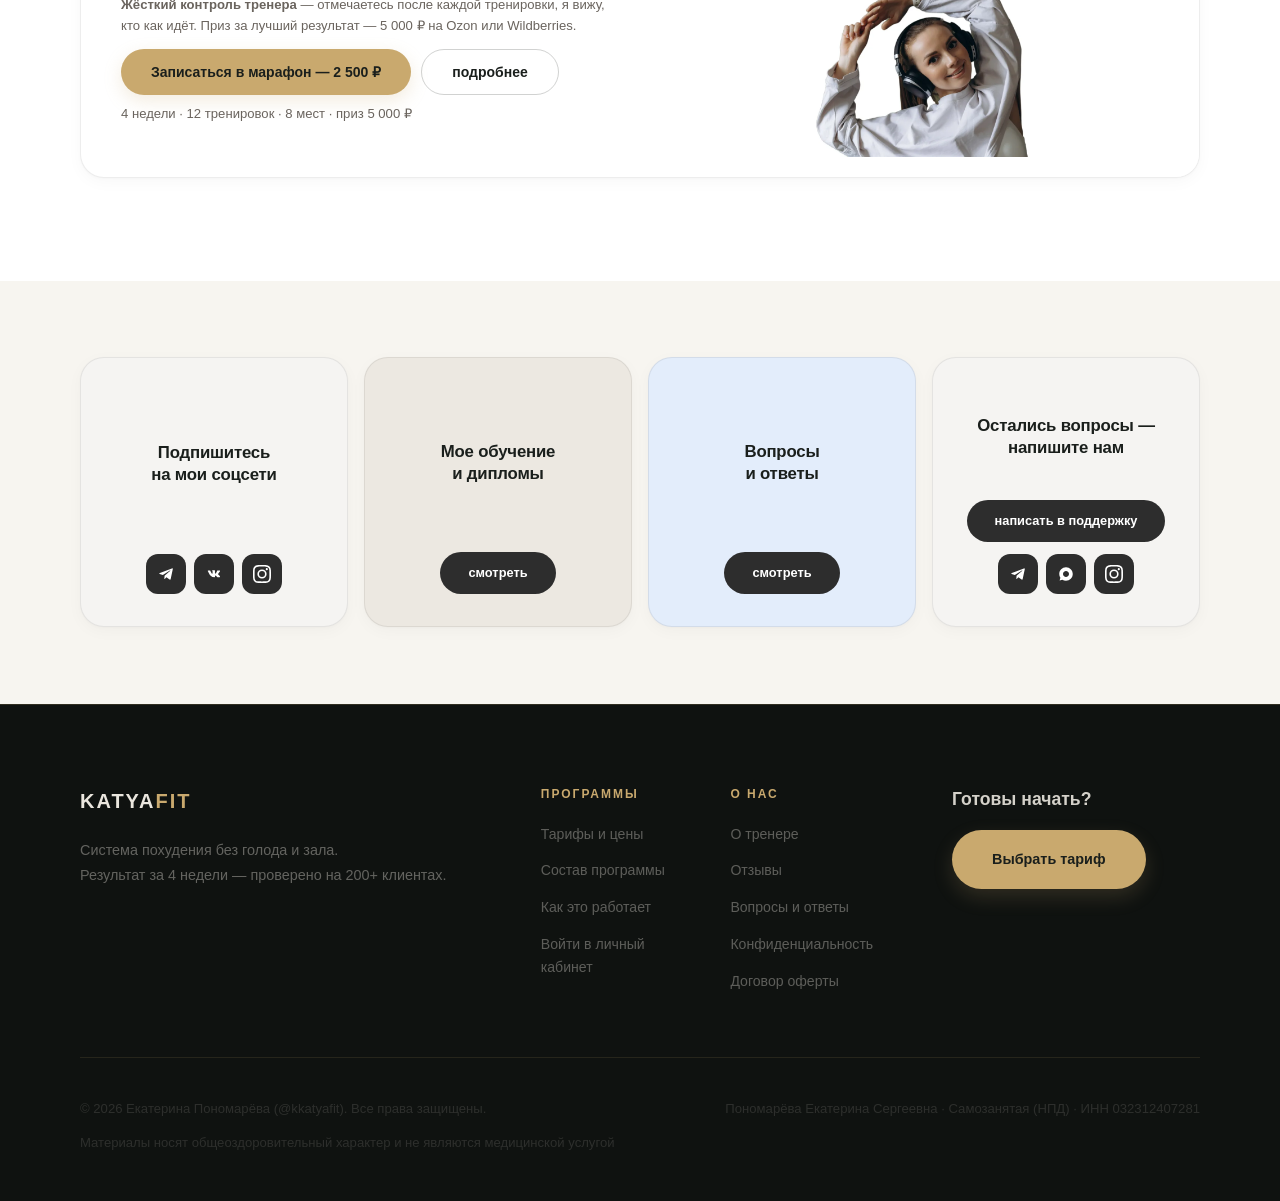
==== commit 907b3d38: "Deploy landing from 519f4c4" ====
--- a/index.html
+++ b/index.html
@@ -4,7 +4,7 @@
     <meta charset="UTF-8">
     <meta name="viewport" content="width=device-width, initial-scale=1.0, viewport-fit=cover">
     <!-- Анти-кликджекинг: X-Frame-Options пропал на GitHub Pages -> фрейм-бастер (frame-ancestors в <meta> игнорируется). -->
-    <script src="js/frame-buster.js?v=4.0.37"></script>
+    <script src="js/frame-buster.js?v=4.0.39"></script>
     <title>Екатерина | Фитнес-тренер &amp; Нутрициолог (@kkatyafit)</title>
     <meta name="description" content="Пошаговая система похудения от Екатерины Пономаревой (@kkatyafit). 12 домашних тренировок, конструктор рациона и трекер привычек. Результат за 4 недели.">
     <meta name="robots" content="index, follow">
@@ -22,36 +22,36 @@
     <meta name="twitter:image" content="https://katyafit.ru/katya_hero_profile.webp">
 
     <!-- Favicon -->
-    <link rel="icon" href="favicon.svg?v=4.0.37" type="image/svg+xml">
-    <link rel="icon" href="favicon.png?v=4.0.37" type="image/png">
-    <link rel="apple-touch-icon" href="apple-touch-icon.png?v=4.0.37">
+    <link rel="icon" href="favicon.svg?v=4.0.39" type="image/svg+xml">
+    <link rel="icon" href="favicon.png?v=4.0.39" type="image/png">
+    <link rel="apple-touch-icon" href="apple-touch-icon.png?v=4.0.39">
 
     <!-- Theme color for mobile browsers -->
     <meta name="theme-color" content="#1a1f1c">
 
     <!-- Preload главного изображения (улучшает LCP) -->
-    <link rel="preload" as="image" href="katya_hero_dark.webp">
+    <link rel="preload" as="image" href="katya_hero_62.webp">
 
     <!-- Preconnect for fonts (#23: moved from @import in CSS to <link> in HTML) -->
     <link rel="preconnect" href="https://fonts.googleapis.com">
     <link rel="preconnect" href="https://fonts.gstatic.com" crossorigin>
     <link href="https://fonts.googleapis.com/css2?family=Cormorant+Garamond:wght@400;500;600;700&family=Inter:wght@300;400;500;600;700&family=Montserrat:wght@500;600;700&family=Plus+Jakarta+Sans:wght@500;600;700;800&display=swap" rel="stylesheet">
 
-    <link rel="stylesheet" href="css/base.css?v=4.0.37">
-    <link rel="stylesheet" href="css/home.css?v=4.0.37">
-    <link rel="stylesheet" href="css/sections.css?v=4.0.37">
-    <link rel="stylesheet" href="css/forms.css?v=4.0.37">
-    <link rel="stylesheet" href="css/footer.css?v=4.0.37">
-    <link rel="stylesheet" href="css/widgets.css?v=4.0.37">
-    <link rel="stylesheet" href="css/trainer.css?v=4.0.37">
-    <link rel="stylesheet" href="css/trainer-experience.css?v=4.0.37">
+    <link rel="stylesheet" href="css/base.css?v=4.0.39">
+    <link rel="stylesheet" href="css/home.css?v=4.0.39">
+    <link rel="stylesheet" href="css/sections.css?v=4.0.39">
+    <link rel="stylesheet" href="css/forms.css?v=4.0.39">
+    <link rel="stylesheet" href="css/footer.css?v=4.0.39">
+    <link rel="stylesheet" href="css/widgets.css?v=4.0.39">
+    <link rel="stylesheet" href="css/trainer.css?v=4.0.39">
+    <link rel="stylesheet" href="css/trainer-experience.css?v=4.0.39">
 
     <!-- Content-Security-Policy (#9) -->
     <meta http-equiv="Content-Security-Policy" content="default-src 'self'; script-src 'self' https://mc.yandex.ru; style-src 'self' https://fonts.googleapis.com 'unsafe-inline'; font-src https://fonts.gstatic.com; img-src 'self' data: https://mc.yandex.ru; connect-src 'self' https://api.telegram.org https://mc.yandex.ru https://*.ingest.de.sentry.io; frame-ancestors 'none';">
 
     <!-- Sentry: автосбор JS-ошибок -> Telegram (проект landing, org katyafitru; тот же воркфлоу, что у кабинета) -->
-    <script src="js/vendor/sentry.js?v=4.0.37"></script>
-    <script src="js/sentry-init.js?v=4.0.37"></script>
+    <script src="js/vendor/sentry.js?v=4.0.39"></script>
+    <script src="js/sentry-init.js?v=4.0.39"></script>
     <meta http-equiv="X-Content-Type-Options" content="nosniff">
     <meta http-equiv="Referrer-Policy" content="strict-origin-when-cross-origin">
 
@@ -103,9 +103,9 @@
     <main>
     <!-- Полоса набора в марафон. Снять после 09.11.2026 (старт потока). -->
     <a class="mar-bar" href="marathon.html">
-        <span class="mar-bar__dot"></span>
-        <span><b>Набор в группу открыт</b> · старт 9 ноября · 8 мест</span>
-        <span class="mar-bar__go">Подробнее →</span>
+        <span class="mar-bar__main"><span class="mar-bar__dot"></span>Запись на марафон</span>
+        <span class="mar-bar__sub">старт 9 ноября · всего 8 мест</span>
+        <span class="mar-bar__go">Записаться →</span>
     </a>
 
         <!-- Hero Section -->
@@ -145,7 +145,7 @@
                 <div class="hero-photo-panel">
                     <div class="hero-photo-frame">
                         <span class="hero-photo-decor" aria-hidden="true"></span>
-                        <img src="katya_hero_dark.webp" alt="Екатерина Пономарёва | Фитнес-тренер &amp; Нутрициолог" class="hero-photo" loading="eager" fetchpriority="high" width="1023" height="1280" id="heroImg">
+                        <img src="katya_hero_62.webp" alt="Екатерина Пономарёва | Фитнес-тренер &amp; Нутрициолог" class="hero-photo" loading="eager" fetchpriority="high" width="1024" height="1536" id="heroImg">
                         <div class="hero-photo-badge" aria-label="Средний результат участниц">
                             <span class="hero-badge-ic" aria-hidden="true"><svg xmlns="http://www.w3.org/2000/svg" viewBox="0 0 24 24" fill="none" stroke="currentColor" stroke-width="2.2" stroke-linecap="round" stroke-linejoin="round" style="width:18px;height:18px;"><path d="M16 7h6v6"/><path d="m22 7-8.5 8.5-5-5L2 17"/></svg></span>
                             <span class="hero-badge-text"><strong>−5 кг</strong>средний результат за месяц</span>
@@ -699,7 +699,7 @@
                          из 4 человек, бравших его, не начал заниматься ни один. -->
                     <div class="card card--reverse" id="card-4">
                         <div class="card-left">
-                            <img src="katya_free_v3.webp" alt="Екатерина Пономарёва — марафон" class="card-base-img" width="1024" height="1024" loading="lazy">
+                            <img src="katya_marathon.webp" alt="Екатерина Пономарёва — онлайн-марафон" class="card-base-img" width="1024" height="1024" loading="lazy">
                         </div>
                         <div class="card-right">
                             <div class="card-label">
@@ -881,7 +881,7 @@
         </div>
     </div>
 
-    <script src="js/components.js?v=4.0.37" defer></script>
-    <script src="js/main.js?v=4.0.37" defer></script>
+    <script src="js/components.js?v=4.0.39" defer></script>
+    <script src="js/main.js?v=4.0.39" defer></script>
 </body>
 </html>
--- a/css/home.css
+++ b/css/home.css
@@ -383,7 +383,7 @@
 .hero--dark .hero-proof-stars { color: var(--accent); }
 .hero--dark .hero-proof-text strong { color: var(--light); }
 
-/* Кадрирование для профильного фото с разворотом (katya_hero_dark.webp) */
+/* Кадрирование hero-фото (с 19.10.2026 — katya_hero_62.webp, кадр 2:3 = рамка, обрезки нет; было katya_hero_dark.webp) */
 .hero--dark .hero-photo {
     object-position: 40% 8%;
 }
@@ -983,28 +983,59 @@
     display: flex;
     align-items: center;
     justify-content: center;
-    gap: .7rem;
+    gap: .5rem 1.4rem;
     flex-wrap: wrap;
-    padding: .72rem 1rem;
-    background: linear-gradient(90deg, rgba(201,169,110,.16), rgba(201,169,110,.28), rgba(201,169,110,.16));
-    border-bottom: 1px solid rgba(201,169,110,.35);
-    color: var(--light);
+    padding: 1rem 1.25rem;
+    /* 19.10.2026, Катя: «крупно запись на марафон и ярче» — сплошное золото вместо полупрозрачной полоски */
+    background: linear-gradient(100deg, #b8964f 0%, #d9bc80 45%, #e8d3a2 55%, #c9a96e 100%);
+    background-size: 220% 100%;
+    animation: marBarShine 6s ease-in-out infinite;
+    border-bottom: 1px solid #a8864a;
+    box-shadow: 0 6px 22px rgba(201,169,110,.35);
+    color: var(--ink);
     text-decoration: none;
-    font-size: .95rem;
-    line-height: 1.4;
+    line-height: 1.2;
     text-align: center;
 }
 .mar-bar + .hero { margin-top: 0; }
-.mar-bar:hover { background: rgba(201,169,110,.32); }
-.mar-bar b { color: var(--accent); }
+.mar-bar:hover { filter: brightness(1.05); }
+.mar-bar__main {
+    display: inline-flex;
+    align-items: center;
+    gap: .6rem;
+    font-family: var(--font-ui);
+    font-size: 1.55rem;
+    font-weight: 800;
+    letter-spacing: .04em;
+    text-transform: uppercase;
+}
+.mar-bar__sub { font-size: 1.05rem; font-weight: 600; }
 .mar-bar__dot {
-    width: 8px; height: 8px; border-radius: 50%;
-    background: var(--accent);
-    box-shadow: 0 0 0 4px rgba(201,169,110,.22);
+    width: 11px; height: 11px; border-radius: 50%;
+    background: #c0392b;
+    box-shadow: 0 0 0 0 rgba(192,57,43,.55);
+    animation: marBarPulse 1.8s ease-out infinite;
     flex: 0 0 auto;
 }
-.mar-bar__go { color: var(--accent); font-weight: 600; white-space: nowrap; }
+.mar-bar__go {
+    background: var(--ink);
+    color: #fff;
+    font-family: var(--font-ui);
+    font-weight: 700;
+    font-size: 1rem;
+    padding: .55rem 1.15rem;
+    border-radius: 999px;
+    white-space: nowrap;
+}
+@keyframes marBarShine { 0%, 100% { background-position: 100% 0; } 50% { background-position: 0 0; } }
+@keyframes marBarPulse { 70% { box-shadow: 0 0 0 9px rgba(192,57,43,0); } 100% { box-shadow: 0 0 0 0 rgba(192,57,43,0); } }
+@media (prefers-reduced-motion: reduce) {
+    .mar-bar, .mar-bar__dot { animation: none; }
+}
 @media (max-width: 560px) {
-    .mar-bar { font-size: .88rem; gap: .5rem; padding: .62rem .8rem; }
-    .mar-bar__go { width: 100%; }
-}
+    .mar-bar { flex-direction: column; gap: .45rem; padding: .95rem .8rem 1.05rem; }
+    .mar-bar__main { font-size: 1.45rem; }
+    .mar-bar__sub { font-size: 1rem; }
+    .mar-bar__go { font-size: .98rem; padding: .6rem 1.4rem; margin-top: .15rem; }
+}
+}
--- a/css/sections.css
+++ b/css/sections.css
@@ -633,6 +633,88 @@
     margin: 0 auto 1.8rem;
 }
 .mar-subhead b { color: var(--accent); }
+/* Фото Кати с заголовком прямо на нём (21.10: «худеем вместе и марафон прямо на фото»).
+   Фото 61 целиком: она в полный рост. Сверху снимок продолжен его же размытым фоном
+   (кадр 9:16), чтобы над головой встал крупный заголовок в две строки. Голова чуть
+   заходит на низ букв: поверх текста лежит её же вырезка (.mar-photo__cut).
+   Размеры текста — в cqw, от ширины рамки: на телефоне и компьютере раскладка одна. */
+.mar-photo {
+    position: relative;
+    width: 100%;
+    max-width: 460px;
+    aspect-ratio: 9 / 16;
+    container-type: inline-size;
+    margin: 1.4rem auto 2rem;
+    border-radius: 18px;
+    overflow: hidden;
+    border: 1px solid rgba(201, 169, 110, .35);
+    box-shadow: 0 24px 60px rgba(0, 0, 0, .35);
+}
+.mar-photo img { display: block; width: 100%; height: 100%; object-fit: cover; }
+.mar-photo__cut { position: absolute; inset: 0; z-index: 2; pointer-events: none; }
+.mar-photo::after {
+    content: "";
+    position: absolute;
+    inset: 0;
+    background: linear-gradient(to bottom, rgba(26, 31, 28, .45) 0%, rgba(26, 31, 28, .15) 22%, rgba(26, 31, 28, 0) 34%);
+    pointer-events: none;
+}
+.mar-photo__text {
+    position: absolute;
+    left: 0;
+    right: 0;
+    top: 0;
+    z-index: 1;
+    padding: 8.3cqw 2cqw 0;
+    text-align: center;
+}
+.mar-photo__kick {
+    display: block;
+    font-family: 'Oswald', var(--font-ui);
+    font-weight: 600;
+    font-size: 7.5cqw;
+    line-height: 1;
+    letter-spacing: .06em;
+    text-transform: uppercase;
+    color: var(--accent);
+    margin-bottom: 5.7cqw;
+}
+/* «4 недели» — мелко под ногами (Катя 21.10: «мелко под мной напиши, под ногами») */
+.mar-photo__weeks {
+    position: absolute;
+    left: 0;
+    right: 0;
+    bottom: 2.6cqw;
+    z-index: 3;
+    text-align: center;
+    font-family: 'Oswald', var(--font-ui);
+    font-weight: 600;
+    font-size: 4.6cqw;
+    line-height: 1;
+    letter-spacing: .3em;
+    text-transform: uppercase;
+    color: var(--accent);
+}
+/* Шрифт — как на картинке карточки марафона (Катя 21.10: «шрифт хочу как здесь»):
+   Oswald прописными, первая строка контуром, вторая залитая. */
+.mar-photo__title {
+    margin: 0;
+    font-family: 'Oswald', var(--font-ui);
+    font-weight: 700;
+    font-size: 22cqw;
+    line-height: .92;
+    letter-spacing: .01em;
+    text-transform: uppercase;
+    white-space: nowrap;
+    color: #fff;
+}
+.mar-photo__title span { display: block; }
+.mar-photo__o {
+    font-weight: 600;
+    color: transparent;
+    -webkit-text-stroke: max(2px, .55cqw) #fff;
+}
+.mar-photo__s { text-shadow: 0 2px 22px rgba(0, 0, 0, .35); }
 .mar-lead {
     font-size: 1.12rem;
     line-height: 1.65;
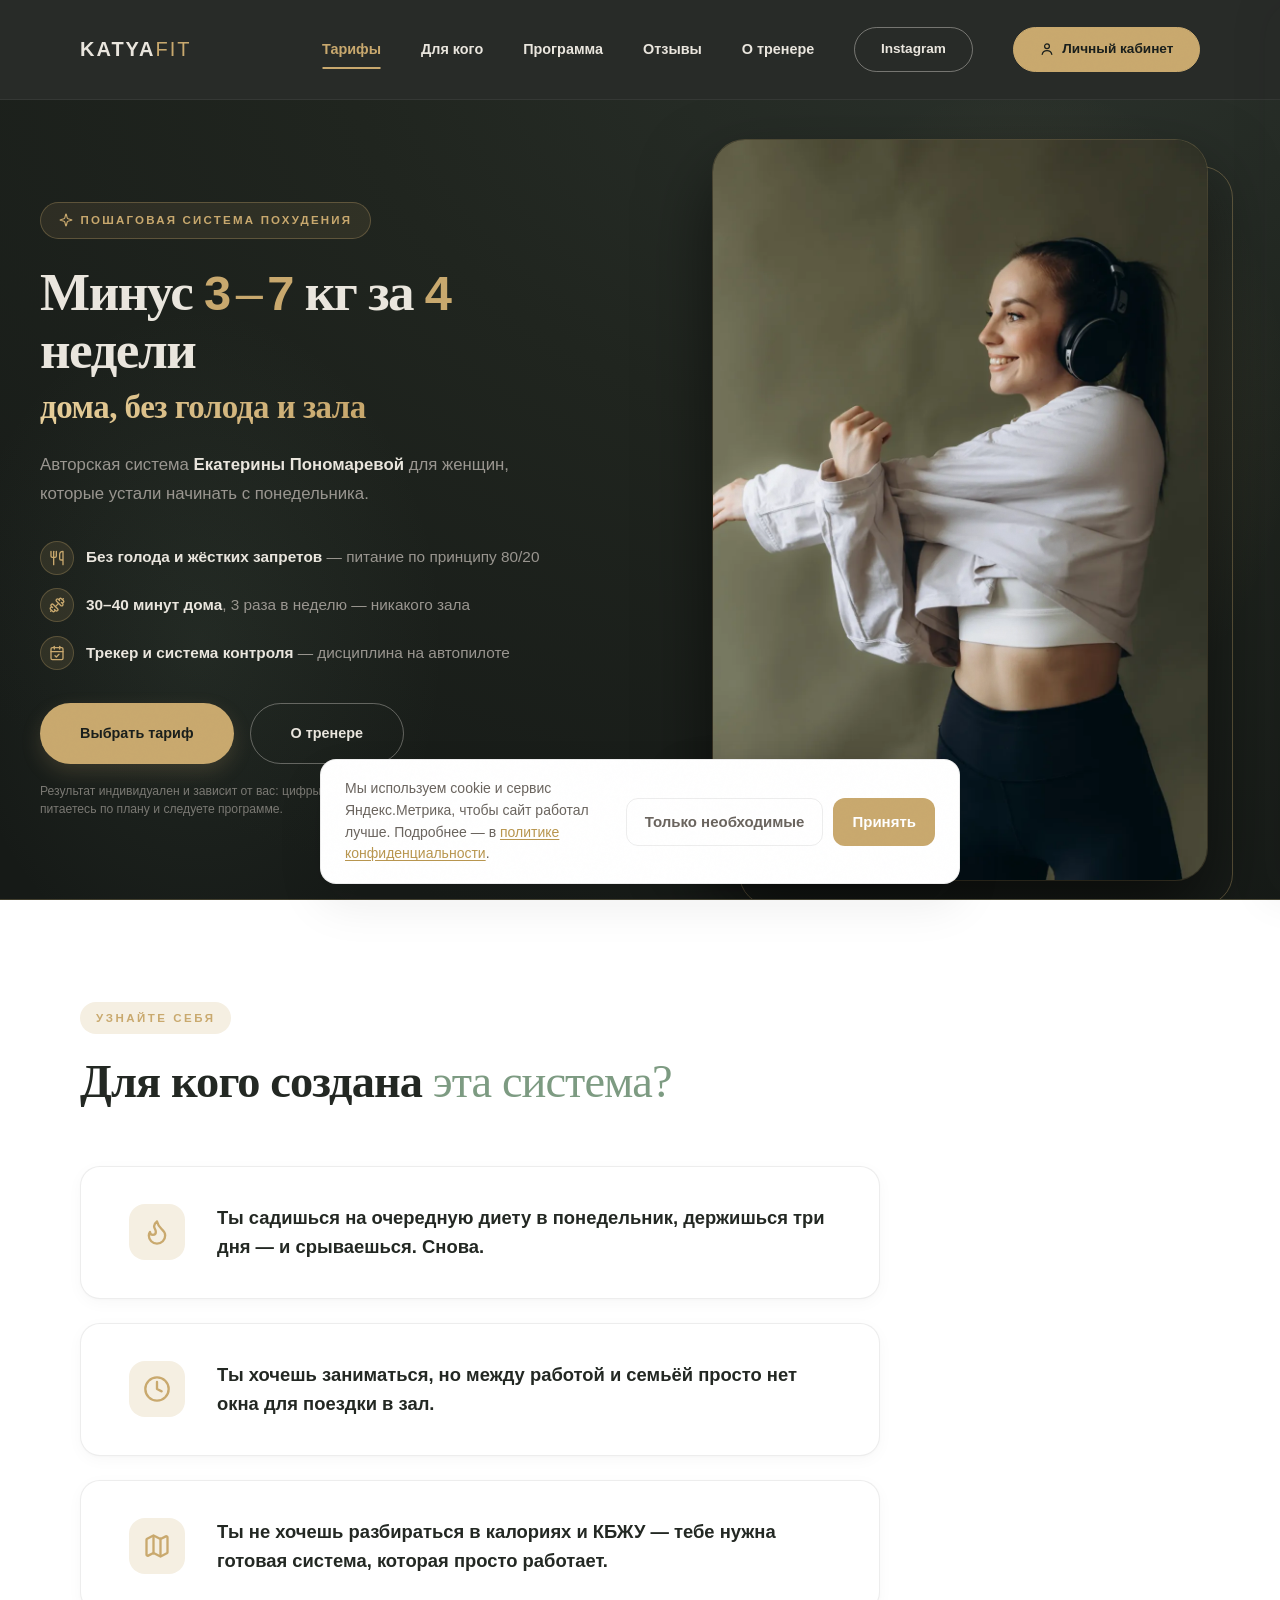
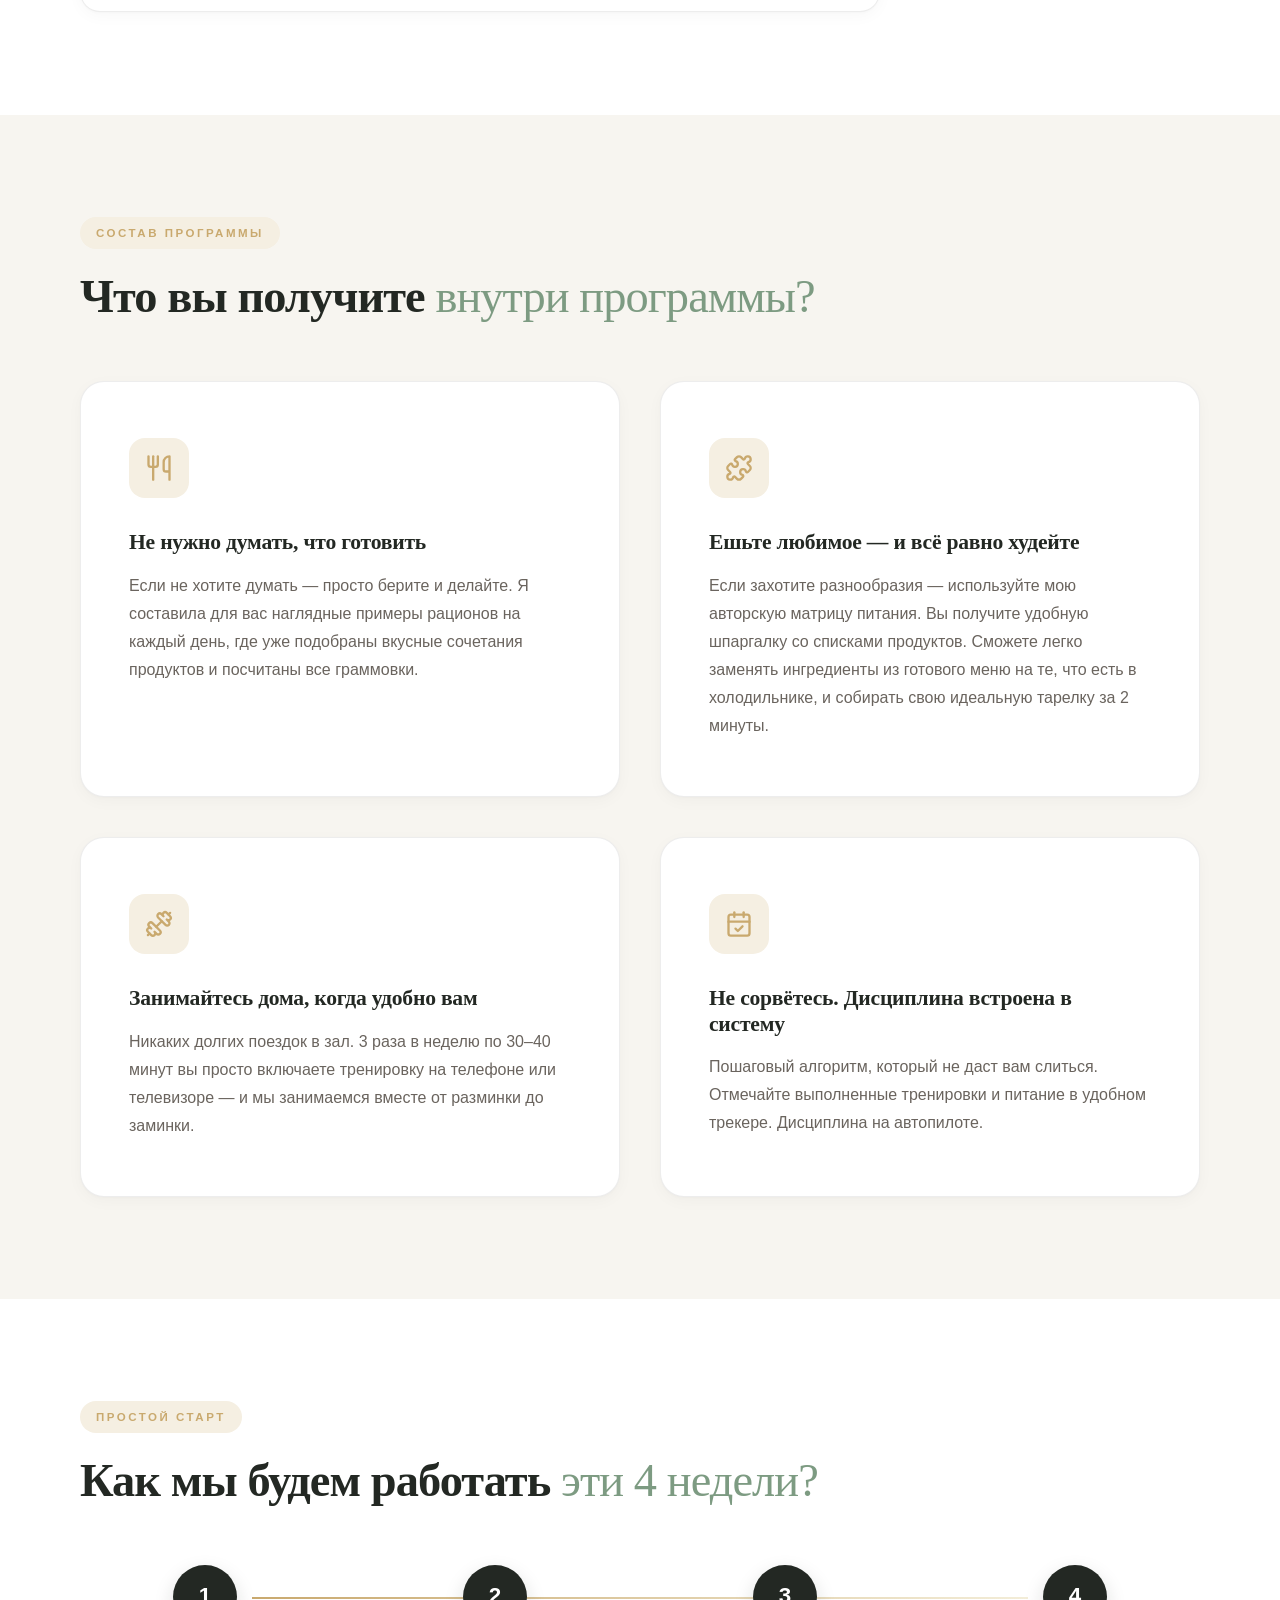
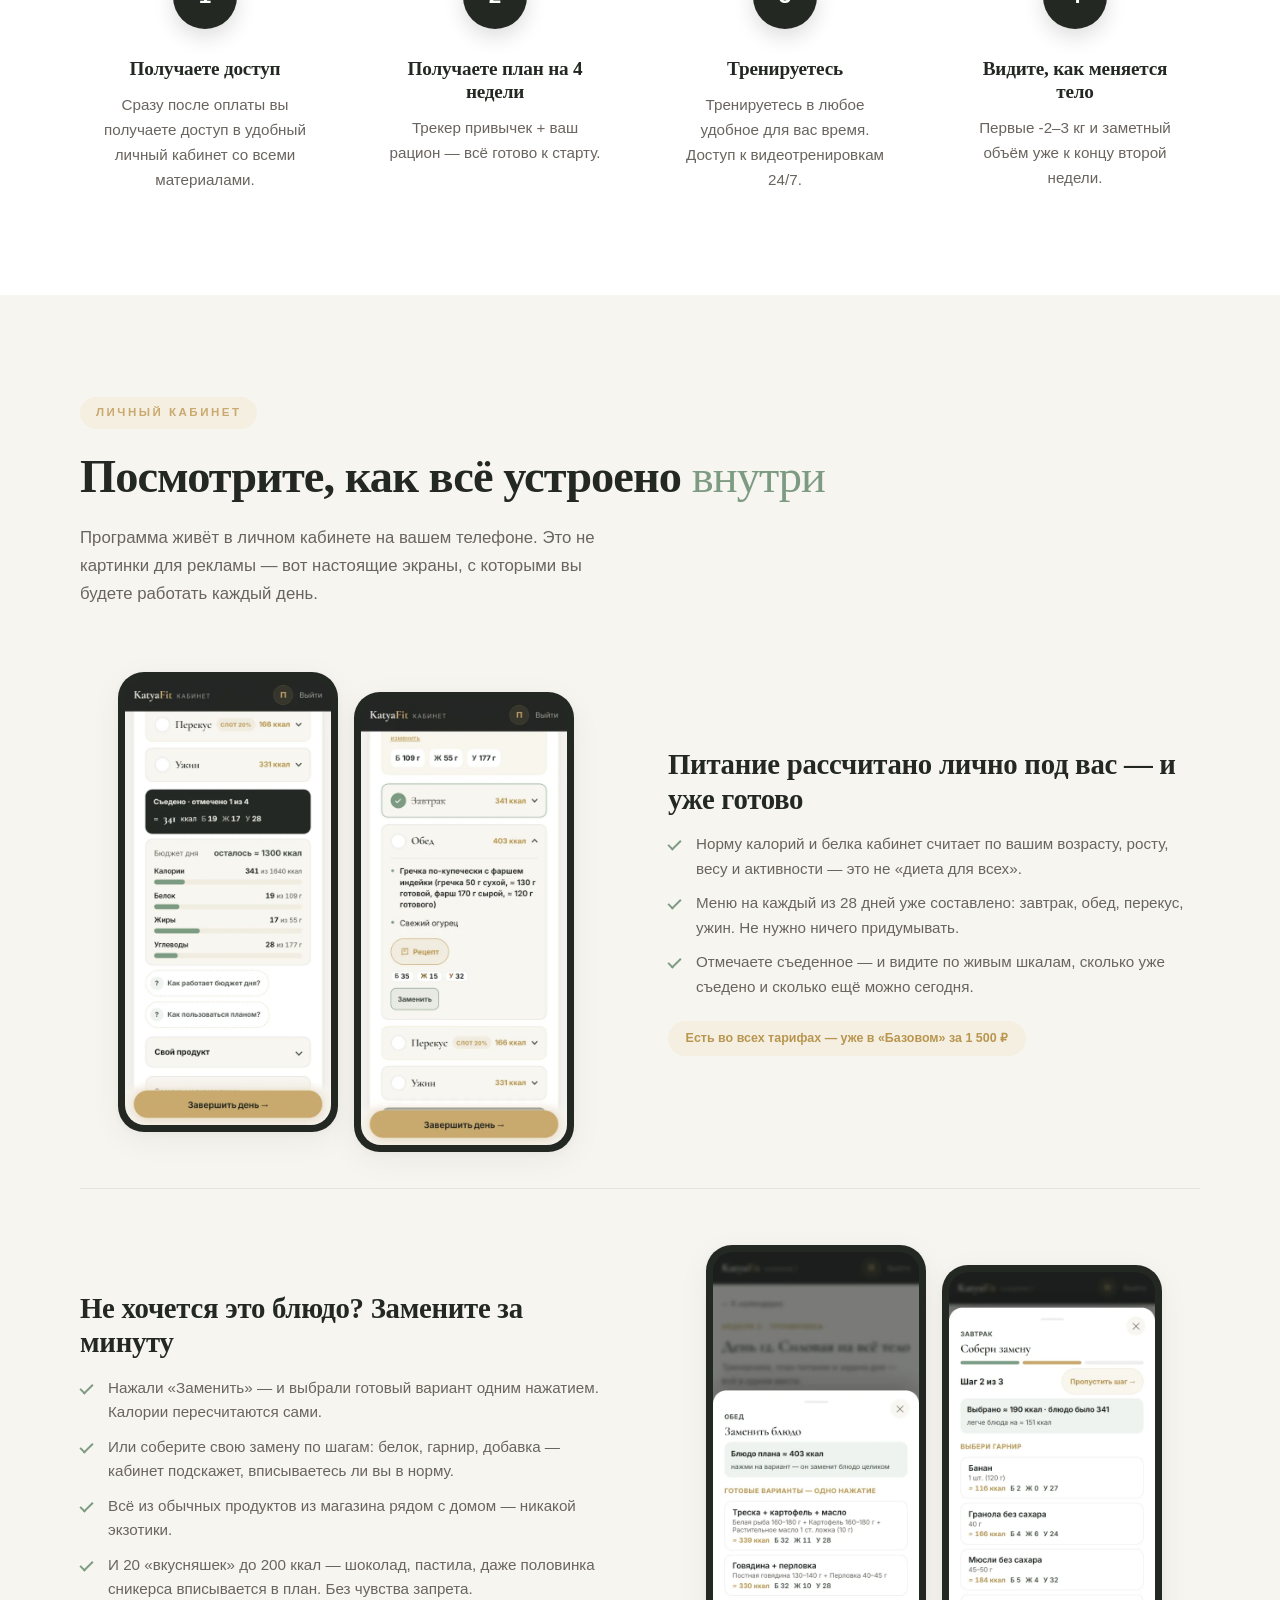
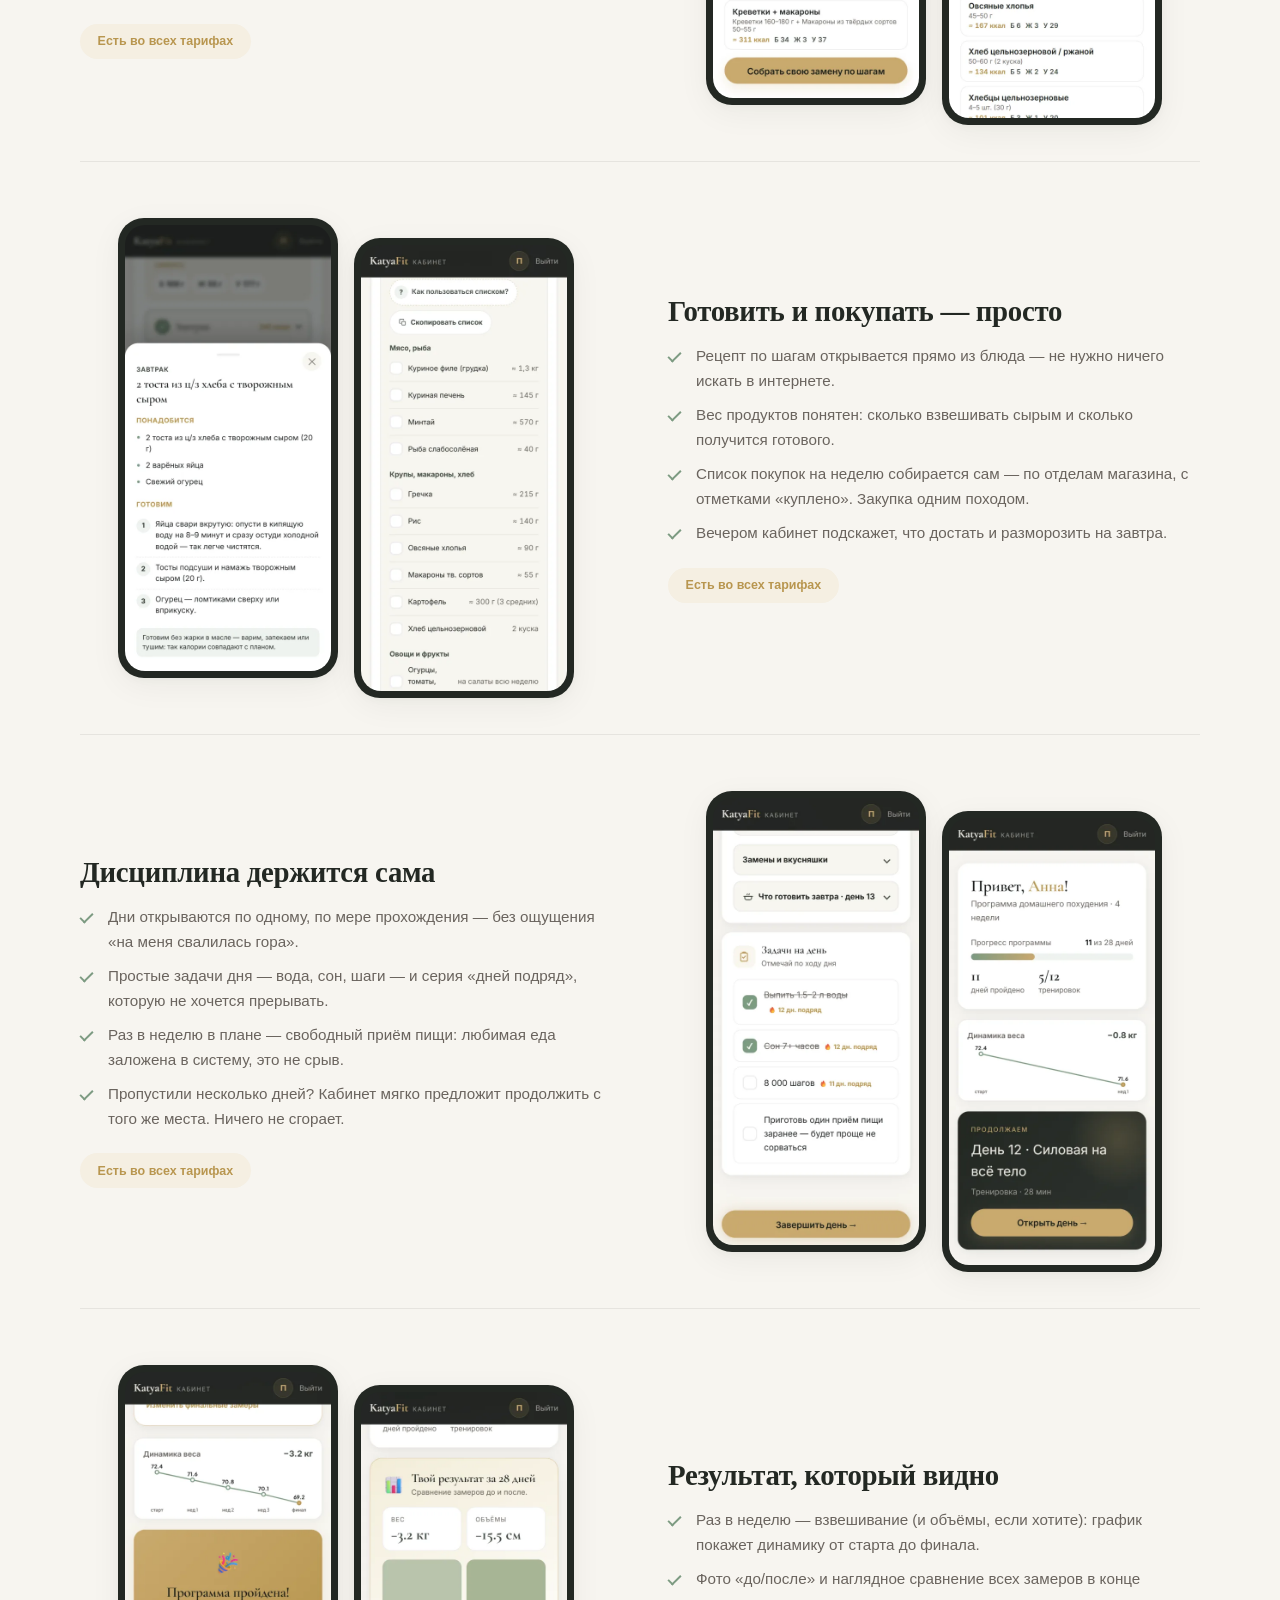
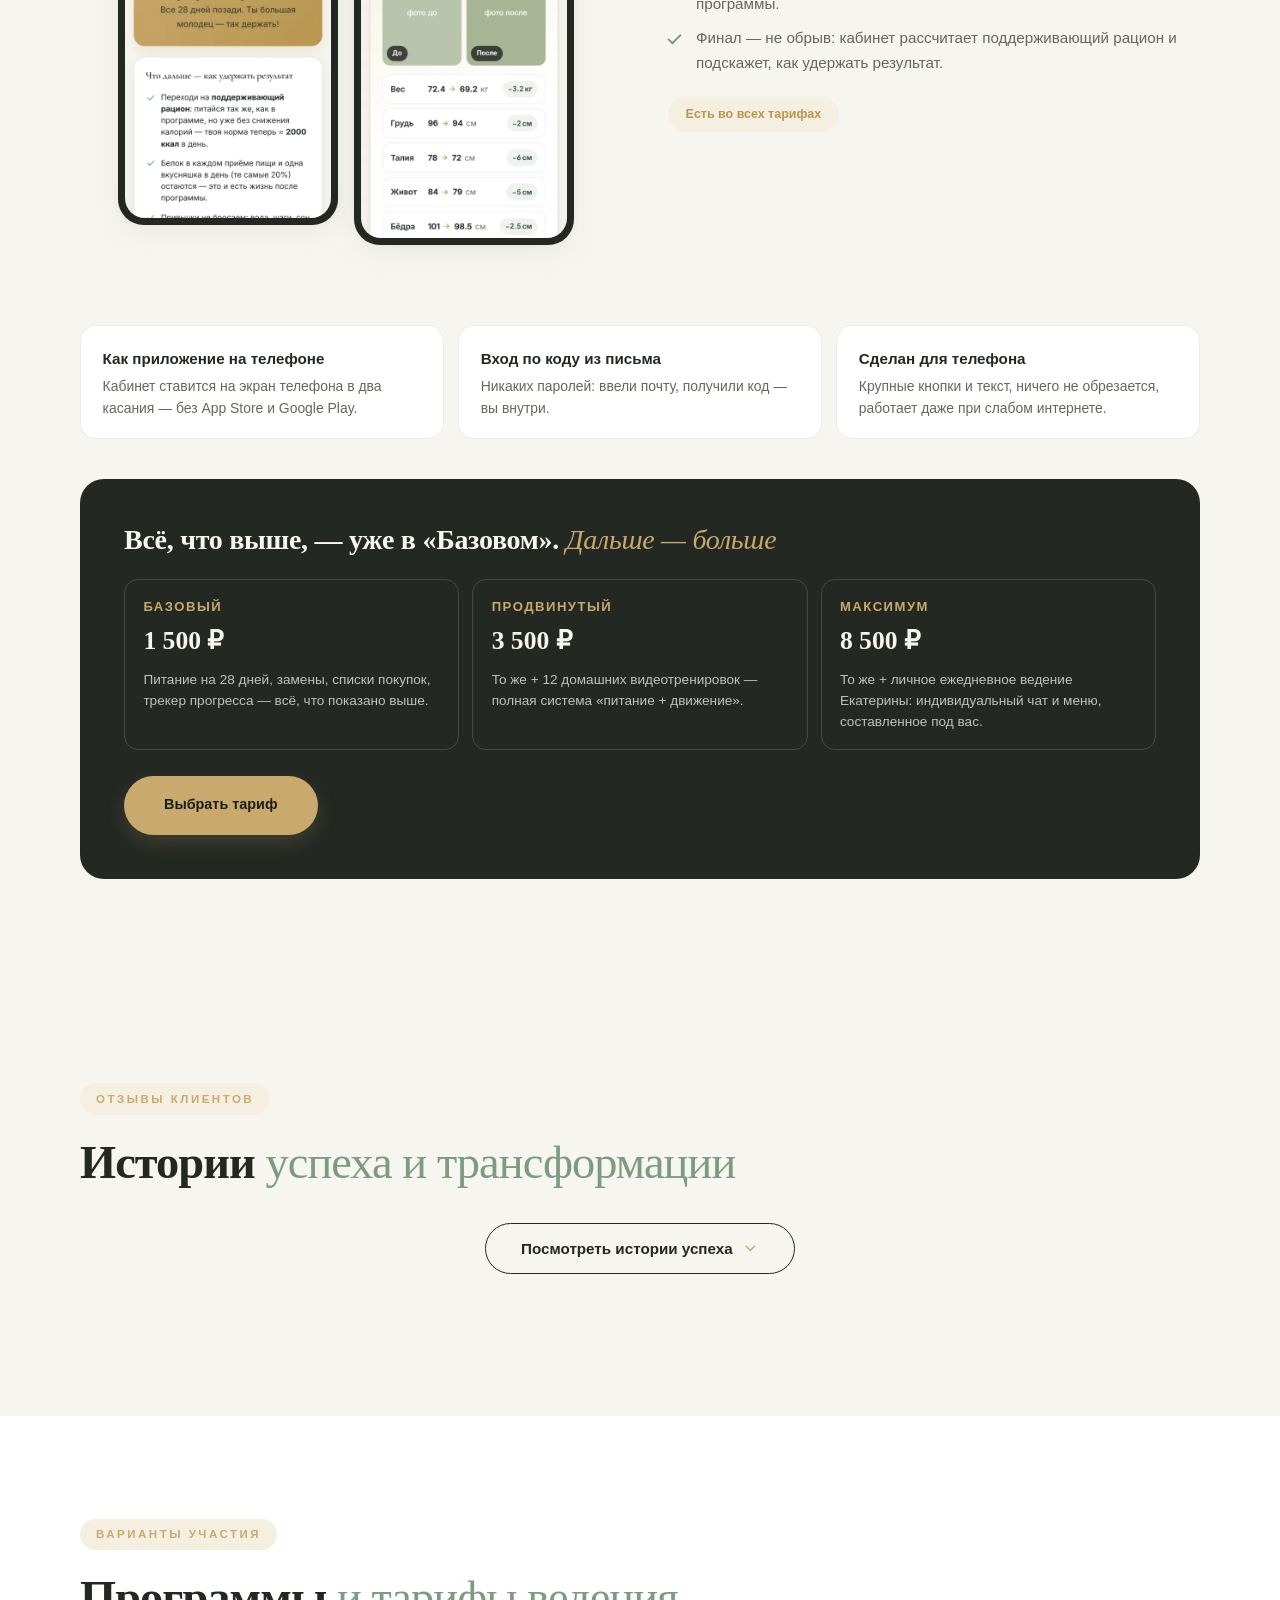
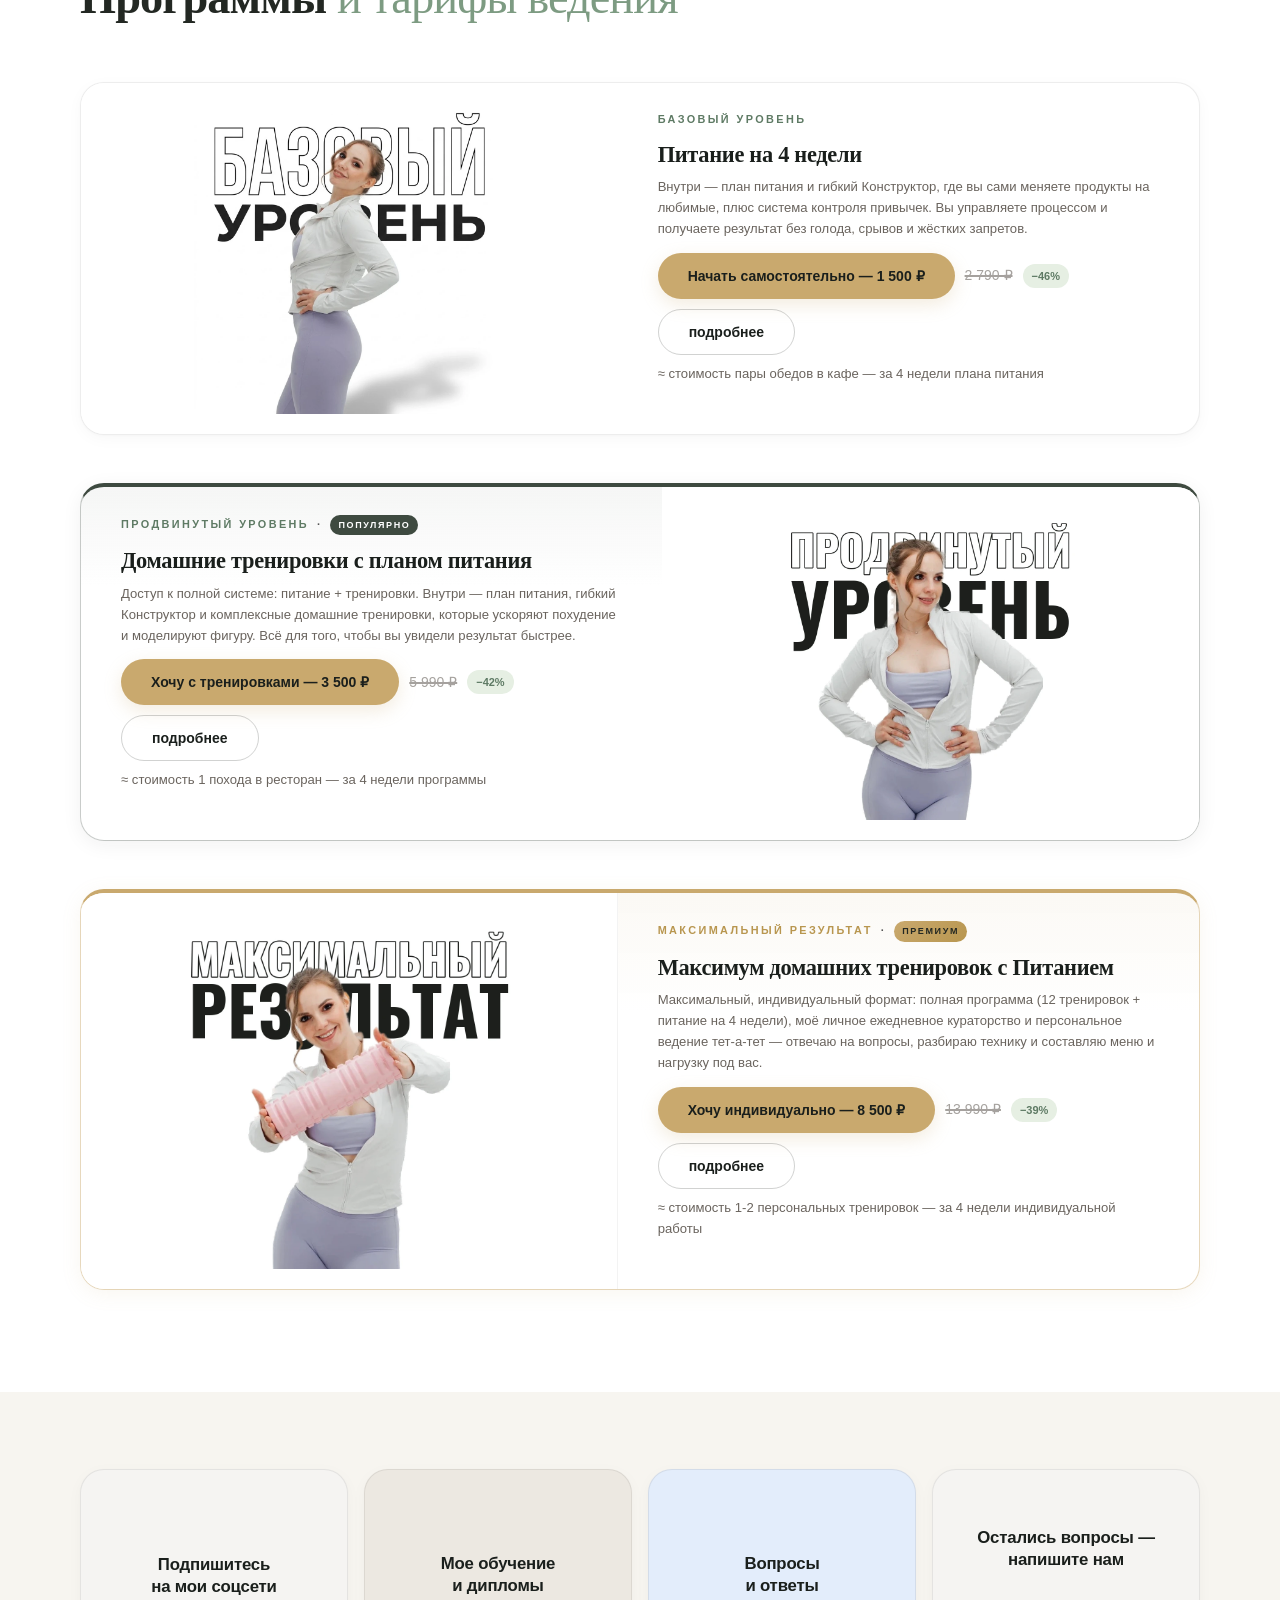
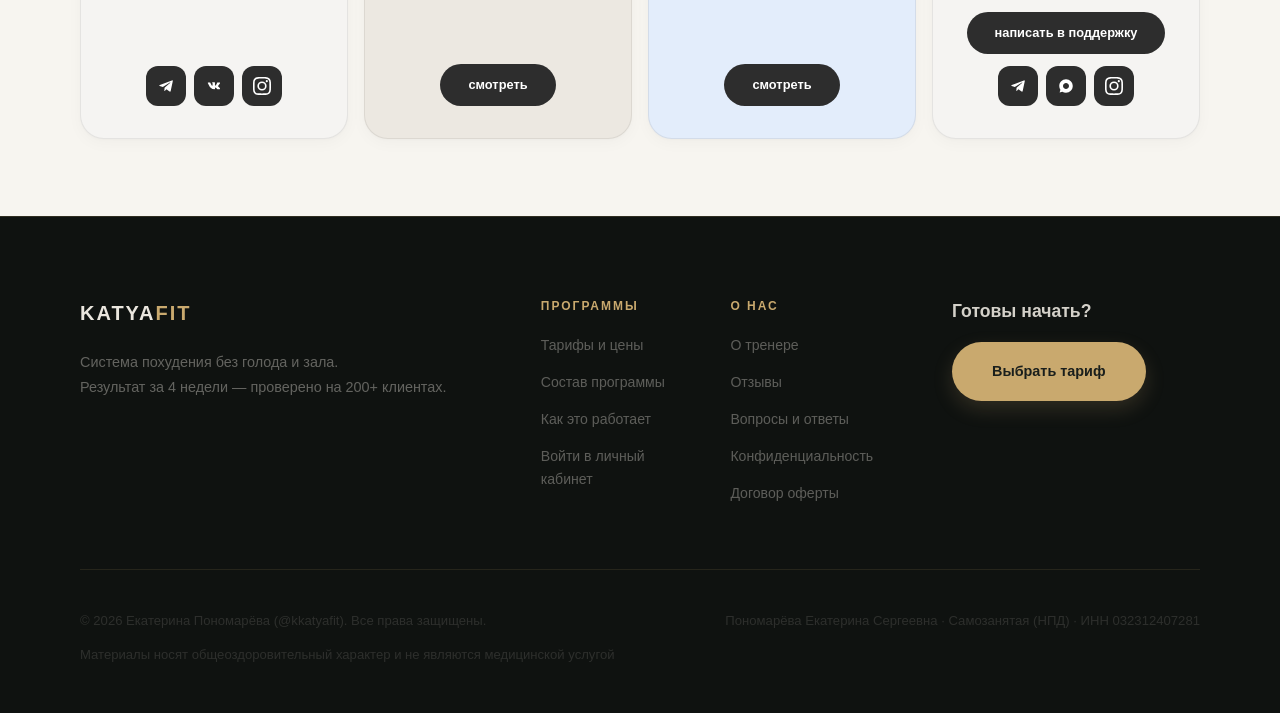
==== commit 7522dd92: "Deploy landing from ef27c99" ====
--- a/index.html
+++ b/index.html
@@ -4,7 +4,7 @@
     <meta charset="UTF-8">
     <meta name="viewport" content="width=device-width, initial-scale=1.0, viewport-fit=cover">
     <!-- Анти-кликджекинг: X-Frame-Options пропал на GitHub Pages -> фрейм-бастер (frame-ancestors в <meta> игнорируется). -->
-    <script src="js/frame-buster.js?v=4.0.39"></script>
+    <script src="js/frame-buster.js?v=4.0.41"></script>
     <title>Екатерина | Фитнес-тренер &amp; Нутрициолог (@kkatyafit)</title>
     <meta name="description" content="Пошаговая система похудения от Екатерины Пономаревой (@kkatyafit). 12 домашних тренировок, конструктор рациона и трекер привычек. Результат за 4 недели.">
     <meta name="robots" content="index, follow">
@@ -22,9 +22,9 @@
     <meta name="twitter:image" content="https://katyafit.ru/katya_hero_profile.webp">
 
     <!-- Favicon -->
-    <link rel="icon" href="favicon.svg?v=4.0.39" type="image/svg+xml">
-    <link rel="icon" href="favicon.png?v=4.0.39" type="image/png">
-    <link rel="apple-touch-icon" href="apple-touch-icon.png?v=4.0.39">
+    <link rel="icon" href="favicon.svg?v=4.0.41" type="image/svg+xml">
+    <link rel="icon" href="favicon.png?v=4.0.41" type="image/png">
+    <link rel="apple-touch-icon" href="apple-touch-icon.png?v=4.0.41">
 
     <!-- Theme color for mobile browsers -->
     <meta name="theme-color" content="#1a1f1c">
@@ -37,21 +37,21 @@
     <link rel="preconnect" href="https://fonts.gstatic.com" crossorigin>
     <link href="https://fonts.googleapis.com/css2?family=Cormorant+Garamond:wght@400;500;600;700&family=Inter:wght@300;400;500;600;700&family=Montserrat:wght@500;600;700&family=Plus+Jakarta+Sans:wght@500;600;700;800&display=swap" rel="stylesheet">
 
-    <link rel="stylesheet" href="css/base.css?v=4.0.39">
-    <link rel="stylesheet" href="css/home.css?v=4.0.39">
-    <link rel="stylesheet" href="css/sections.css?v=4.0.39">
-    <link rel="stylesheet" href="css/forms.css?v=4.0.39">
-    <link rel="stylesheet" href="css/footer.css?v=4.0.39">
-    <link rel="stylesheet" href="css/widgets.css?v=4.0.39">
-    <link rel="stylesheet" href="css/trainer.css?v=4.0.39">
-    <link rel="stylesheet" href="css/trainer-experience.css?v=4.0.39">
+    <link rel="stylesheet" href="css/base.css?v=4.0.41">
+    <link rel="stylesheet" href="css/home.css?v=4.0.41">
+    <link rel="stylesheet" href="css/sections.css?v=4.0.41">
+    <link rel="stylesheet" href="css/forms.css?v=4.0.41">
+    <link rel="stylesheet" href="css/footer.css?v=4.0.41">
+    <link rel="stylesheet" href="css/widgets.css?v=4.0.41">
+    <link rel="stylesheet" href="css/trainer.css?v=4.0.41">
+    <link rel="stylesheet" href="css/trainer-experience.css?v=4.0.41">
 
     <!-- Content-Security-Policy (#9) -->
     <meta http-equiv="Content-Security-Policy" content="default-src 'self'; script-src 'self' https://mc.yandex.ru; style-src 'self' https://fonts.googleapis.com 'unsafe-inline'; font-src https://fonts.gstatic.com; img-src 'self' data: https://mc.yandex.ru; connect-src 'self' https://api.telegram.org https://mc.yandex.ru https://*.ingest.de.sentry.io; frame-ancestors 'none';">
 
     <!-- Sentry: автосбор JS-ошибок -> Telegram (проект landing, org katyafitru; тот же воркфлоу, что у кабинета) -->
-    <script src="js/vendor/sentry.js?v=4.0.39"></script>
-    <script src="js/sentry-init.js?v=4.0.39"></script>
+    <script src="js/vendor/sentry.js?v=4.0.41"></script>
+    <script src="js/sentry-init.js?v=4.0.41"></script>
     <meta http-equiv="X-Content-Type-Options" content="nosniff">
     <meta http-equiv="Referrer-Policy" content="strict-origin-when-cross-origin">
 
@@ -101,12 +101,6 @@
 
     <!-- Main Content -->
     <main>
-    <!-- Полоса набора в марафон. Снять после 09.11.2026 (старт потока). -->
-    <a class="mar-bar" href="marathon.html">
-        <span class="mar-bar__main"><span class="mar-bar__dot"></span>Запись на марафон</span>
-        <span class="mar-bar__sub">старт 9 ноября · всего 8 мест</span>
-        <span class="mar-bar__go">Записаться →</span>
-    </a>
 
         <!-- Hero Section -->
         <section class="hero hero--dark" id="hero">
@@ -134,8 +128,8 @@
   <path d="m9 16 2 2 4-4" /></svg></span><span><strong>Трекер и система контроля</strong> — дисциплина на автопилоте</span></li>
                         </ul>
                         <div class="hero-btns">
-                            <a href="marathon.html" class="btn btn-primary" id="heroCta">Записаться в марафон — старт 9 ноября</a>
-                            <a href="#rates" class="btn btn-secondary" id="heroTrainer">Выбрать тариф</a>
+                            <a href="#rates" class="btn btn-primary" id="heroCta">Выбрать тариф</a>
+                            <a href="trainer.html" class="btn btn-secondary" id="heroTrainer">О тренере</a>
                         </div>
                         <p class="hero-disclaimer">Результат индивидуален и зависит от вас: цифры выше — при условии, что вы питаетесь по плану и следуете программе.</p>
                     </div>
@@ -371,10 +365,8 @@
                         </div>
                     </div>
                     <div class="cab-try">
-                        <a href="marathon.html" class="btn btn-primary">Худеем вместе — марафон с 9 ноября</a>
-                        <a href="#rates" class="btn btn-secondary">Выбрать тариф</a>
-                    </div>
-                    <p class="cab-tiers-note">Марафон — это 4 недели в группе из 8 человек: тренировки, питание, ответы на вопросы каждый день и приз 5 000 ₽ за лучший результат.</p>
+                        <a href="#rates" class="btn btn-primary">Выбрать тариф</a>
+                    </div>
                 </div>
             </div>
         </section>
@@ -689,44 +681,6 @@
                                     <li>Индивидуальный разбор техники упражнений по вашим видео.</li>
                                     <li>Персонально составляю и адаптирую меню и программу под ваши цели, вкусы и образ жизни.</li>
                                     <li>Еженедельные разборы прогресса для корректировки плана.</li>
-                                </ul>
-                            </div>
-                        </div>
-                    </div>
-
-                    <!-- Карточка 4: МАРАФОН (первый набор, старт 09.11.2026).
-                         Заменила бесплатный тест-драйв: бесплатное не продаётся —
-                         из 4 человек, бравших его, не начал заниматься ни один. -->
-                    <div class="card card--reverse" id="card-4">
-                        <div class="card-left">
-                            <img src="katya_marathon.webp" alt="Екатерина Пономарёва — онлайн-марафон" class="card-base-img" width="1024" height="1024" loading="lazy">
-                        </div>
-                        <div class="card-right">
-                            <div class="card-label">
-                                Марафон
-                                <span class="label-separator">·</span>
-                                <span class="discount-badge badge-gift">старт 9 ноября</span>
-                            </div>
-                            <h3 class="card-title">Худеем вместе — 4 недели</h3>
-                            <p class="card-desc">
-                                Группа из восьми человек: три тренировки в неделю, меню на каждый день,
-                                разбор, как питаться самостоятельно, и ответы на вопросы в чате каждый день.
-                                <strong>Жёсткий контроль тренера</strong> — отмечаетесь после каждой тренировки,
-                                я вижу, кто как идёт. Приз за лучший результат — 5 000 ₽ на Ozon или Wildberries.
-                            </p>
-                            <div class="card-actions">
-                                <a href="marathon.html" class="btn btn-primary">Записаться в марафон — 2 500 ₽</a>
-                                <button class="btn btn-secondary btn-toggle" data-target="features-4">подробнее</button>
-                            </div>
-                            <p class="price-context">4 недели · 12 тренировок · 8 мест · приз 5 000 ₽</p>
-                            <div class="card-features" id="features-4">
-                                <ul class="features-list">
-                                    <li>12 домашних тренировок по 30–40 минут — три раза в неделю.</li>
-                                    <li>Меню на 28 дней с граммовками и рецептами.</li>
-                                    <li>Разбираем, как питаться самостоятельно: что, сколько и почему.</li>
-                                    <li>Ответы на любые вопросы — каждый день в закрытом чате.</li>
-                                    <li>Контроль: отмечаетесь после каждой тренировки.</li>
-                                    <li>Замеры в начале и в конце, призы по итогам.</li>
                                 </ul>
                             </div>
                         </div>
@@ -881,7 +835,7 @@
         </div>
     </div>
 
-    <script src="js/components.js?v=4.0.39" defer></script>
-    <script src="js/main.js?v=4.0.39" defer></script>
+    <script src="js/components.js?v=4.0.41" defer></script>
+    <script src="js/main.js?v=4.0.41" defer></script>
 </body>
 </html>
